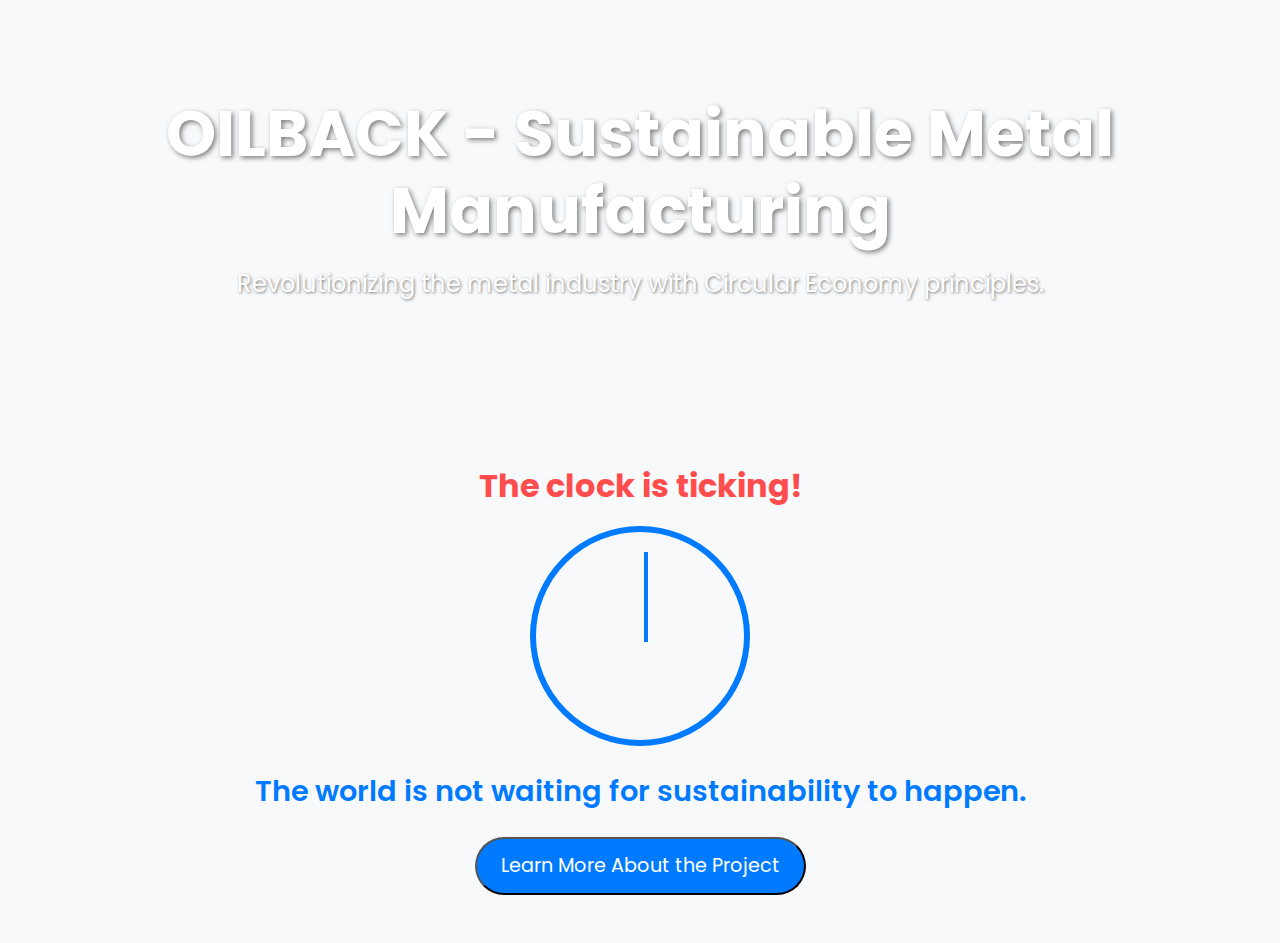
==== docs/index.html @ d222a229 "changes" ====
<!DOCTYPE html>
<html lang="en">
<head>
    <meta charset="utf-8">
    <meta name="viewport" content="width=device-width, initial-scale=1, shrink-to-fit=no">
    <meta name="description" content="OILBACK - Circular Economy in Metal Manufacturing">
    <meta name="author" content="Oilback Team">
    <title>OILBACK - Circular Economy in Metal Manufacturing</title>

    <!-- Google Fonts -->
    <link href="https://fonts.googleapis.com/css2?family=Poppins:wght@300;400;600&display=swap" rel="stylesheet">
    
    <!-- Bootstrap CSS -->
    <link rel="stylesheet" href="https://stackpath.bootstrapcdn.com/bootstrap/4.5.2/css/bootstrap.min.css">
    
    <!-- Font Awesome Icons -->
    <link rel="stylesheet" href="https://cdnjs.cloudflare.com/ajax/libs/font-awesome/5.15.3/css/all.min.css">
    
    <!-- Custom CSS -->
    <style>
        body {
            font-family: 'Poppins', sans-serif;
            background-color: #f8f9fa;
            color: #333;
        }

        header {
            background: url("Pictures/Banner.jpg") no-repeat center center;
            background-size: cover;
            color: white;
            padding: 6rem 0;
            text-align: center;
        }

        header h1 {
            font-size: 4rem;
            font-weight: 700;
            text-shadow: 2px 2px 5px rgba(0, 0, 0, 0.5);
        }

        header p {
            font-size: 1.5rem;
            margin-top: 1rem;
            font-weight: 400;
            text-shadow: 1px 1px 3px rgba(0, 0, 0, 0.5);
        }

        .section {
            padding: 3rem 0;
        }

        .clock-container {
            text-align: center;
            margin: 3rem 0;
        }

        .clock-message-top {
            font-size: 2rem;
            font-weight: bold;
            color: #ff4d4d;
            margin-bottom: 1rem;
        }

        .clock {
            position: relative;
            width: 220px;
            height: 220px;
            border: 6px solid #007bff;
            border-radius: 50%;
            margin: 1rem auto;
        }

        .clock .hand {
            position: absolute;
            width: 4px;
            background-color: #007bff;
            transform-origin: 50% 100%;
        }

        .clock .hour-hand {
            height: 60px;
            top: 50px;
            left: 108px;
        }

        .clock .minute-hand {
            height: 90px;
            top: 20px;
            left: 108px;
        }

        @keyframes spin-minute {
            from { transform: rotate(0deg); }
            to { transform: rotate(360deg); }
        }

        @keyframes spin-hour {
            from { transform: rotate(0deg); }
            to { transform: rotate(3600deg); }
        }

        .minute-hand { animation: spin-minute 20s linear infinite; }
        .hour-hand { animation: spin-hour 240s linear infinite; }

        .clock-message-bottom {
            font-size: 1.8rem;
            font-weight: 600;
            color: #007bff;
            margin: 1.5rem 0;
        }

        .btn-learn-more {
            font-size: 1.2rem;
            color: white;
            background-color: #007bff;
            padding: 0.8rem 1.5rem;
            border-radius: 30px;
            cursor: pointer;
        }

        .btn-learn-more:hover {
            background-color: #0056b3;
        }

        .hidden-section {
            display: none;
        }

        .visible {
            display: block;
            animation: fadeIn 1s ease-in-out;
        }

        @keyframes fadeIn {
            from { opacity: 0; }
            to { opacity: 1; }
        }

        .benefits {
            background-color: #007bff;
            color: white;
            padding: 2rem 0;
        }

        .benefit-item {
            text-align: center;
            padding: 2rem;
        }

        .benefit-item h3 {
            font-size: 1.5rem;
            margin-bottom: 1rem;
        }

        .benefit-item i {
            font-size: 3rem;
            margin-bottom: 1rem;
        }

        footer {
            background-color: #333;
            color: white;
            padding: 1rem 0;
            text-align: center;
        }

        footer a {
            color: #007bff;
        }

        .small-image {
            max-width: 80%;
            margin: 0 auto;
            display: block;
        }

        .btn-contact {
            font-size: 1.2rem;
            color: white;
            background-color: #ff4d4d;
            border: none;
            padding: 0.8rem 1.5rem;
            border-radius: 30px;
            cursor: pointer;
            margin-top: 2rem;
        }

        .btn-contact:hover {
            background-color: #e02b2b;
        }

        .hidden-contact {
            display: none;
            background-color: white;
            padding: 3rem;
            position: fixed;
            top: 50%;
            left: 50%;
            transform: translate(-50%, -50%);
            z-index: 999;
            width: 60%;
            border-radius: 10px;
            box-shadow: 0px 0px 15px rgba(0, 0, 0, 0.3);
        }

        .greyed-out {
            opacity: 0.5;
        }

        .contact-visible {
            opacity: 1;
        }
    </style>
</head>
<body>

    <!-- Header Section -->
    <header>
        <div class="container">
            <h1>OILBACK - Sustainable Metal Manufacturing</h1>
            <p>Revolutionizing the metal industry with Circular Economy principles.</p>
        </div>
    </header>

    <!-- Clock Section -->
    <div class="clock-container">
        <div class="clock-message-top">The clock is ticking!</div>
        <div class="clock">
            <div class="hand hour-hand"></div>
            <div class="hand minute-hand"></div>
        </div>
        <div class="clock-message-bottom">The world is not waiting for sustainability to happen.</div>
        <button class="btn-learn-more" id="learnMoreBtn">Learn More About the Project</button>
    </div>

    <!-- Hidden Content Section -->
    <div class="hidden-section" id="hiddenContent">
        <!-- Mission Section -->
        <section class="section" id="mission">
            <div class="container">
                <h2>Our Mission</h2>
                <p>At OILBACK, we aim to reduce waste and emissions by reclaiming and reusing cutting fluids from metal chips. Our innovative mobile recycling service ensures eco-efficiency and financial savings for manufacturers.</p>
                <img src="Pictures/Banner.jpg" alt="Mission Image" class="small-image">
            </div>
        </section>

        <!-- Problem Section -->
        <section class="section" id="problem">
            <div class="container">
                <h2>The Problem</h2>
                <p>The metal manufacturing industry generates significant waste in the form of oily metal chips. Manufacturers must currently dispose of this waste through expensive and inefficient methods, leading to both financial and environmental harm.</p>
                <img src="Pictures/Problem.jpg" alt="Problem Image" class="small-image">
            </div>
        </section>

        <!-- Solution Section -->
        <section class="section" id="solution">
            <div class="container">
                <h2>Our Solution</h2>
                <p>We provide a mobile recycling service that separates oil from metal chips directly at the manufacturer's site, allowing them to reuse the oil and efficiently recycle the metal. This process is faster, cheaper, and much more sustainable.</p>
                <img src="Pictures/Solution.jpg" alt="Solution Image" class="small-image">
            </div>
        </section>

        <!-- Benefits Section -->
        <section class="benefits text-white" id="benefits">
            <div class="container">
                <div class="row">
                    <div class="col-md-4 benefit-item">
                        <i class="fas fa-dollar-sign"></i>
                        <h3>Economic Benefits</h3>
                        <p>Save up to 100,000 CHF annually through reduced oil and waste disposal costs.</p>
                    </div>
                    <div class="col-md-4 benefit-item">
                        <i class="fas fa-globe"></i>
                        <h3>Environmental Impact</h3>
                        <p>Reduce your carbon footprint and contribute to a cleaner environment.</p>
                    </div>
                    <div class="col-md-4 benefit-item">
                        <i class="fas fa-tools"></i>
                        <h3>Efficiency</h3>
                        <p>Our on-site service allows manufacturers to focus on production while we handle the recycling.</p>
                    </div>
                </div>
            </div>
        </section>

        <!-- Team Section -->
        <section class="section" id="team">
            <div class="container">
                <h2>Meet Our Team</h2>
                <p>We are a multidisciplinary team of experts in engineering, sustainability, and management. Together, we are driving the future of eco-friendly metal manufacturing.</p>
                <img src="Pictures/Team.jpg" alt="Team Image" class="small-image">
            </div>
        </section>

        <!-- Future of OILBACK Section -->
        <section class="section" id="future">
            <div class="container">
                <h2>The Future of OILBACK</h2>
                <p>With the potential to reduce environmental impact and save costs, OILBACK aims to expand its services across Europe, making sustainable practices the norm in the metal manufacturing industry.</p>
                <img src="Pictures/Steps.jpg" alt="Future Image" class="small-image">
                <img src="Pictures/Join.jpg" alt="Join Us Image" class="small-image">
            </div>
        </section>
    </div>

    <!-- Bootstrap & jQuery -->
    <script src="https://code.jquery.com/jquery-3.5.1.slim.min.js"></script>
    <script src="https://cdn.jsdelivr.net/npm/@popperjs/core@2.9.1/dist/umd/popper.min.js"></script>
    <script src="https://stackpath.bootstrapcdn.com/bootstrap/4.5.2/js/bootstrap.min.js"></script>

    <!-- Custom JavaScript -->
    <script>
        document.getElementById("learnMoreBtn").addEventListener("click", function () {
            var hiddenSection = document.getElementById("hiddenContent");
            hiddenSection.classList.toggle("visible");
        });
    </script>

</body>
</html>
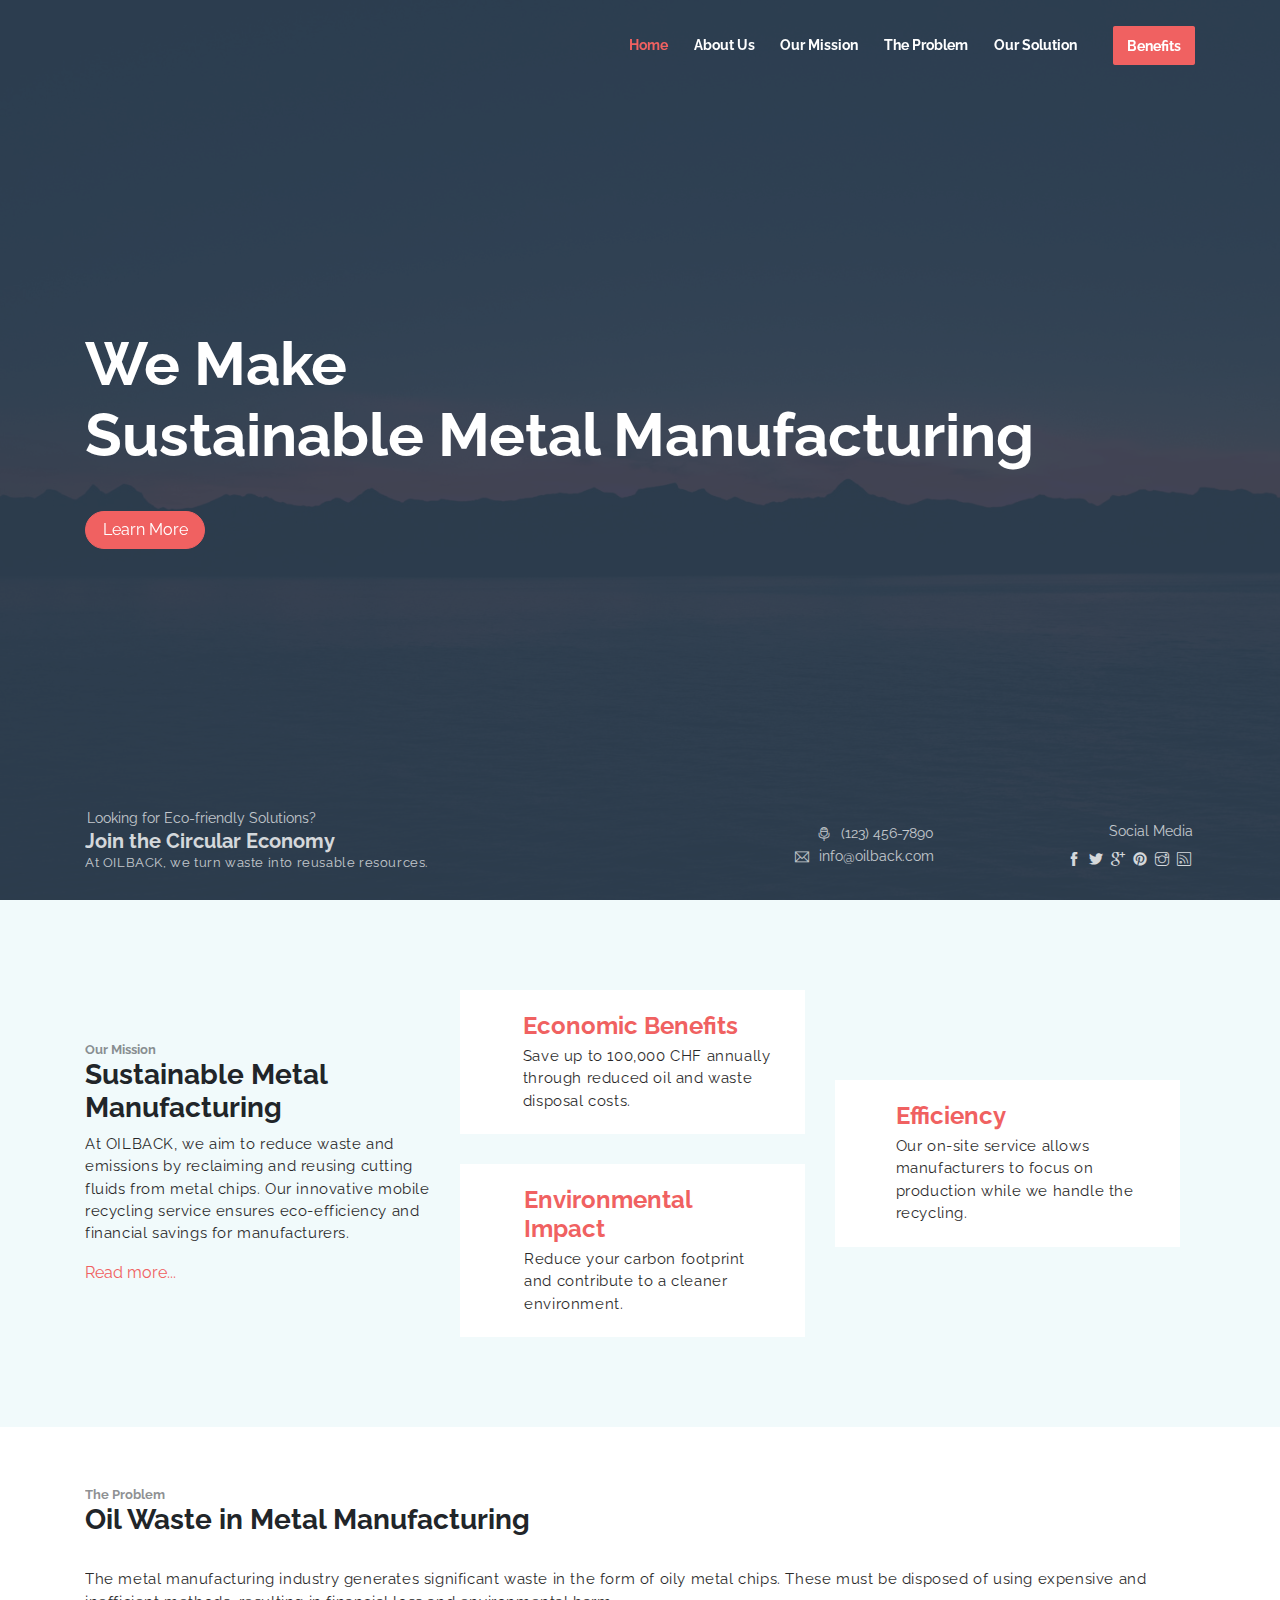
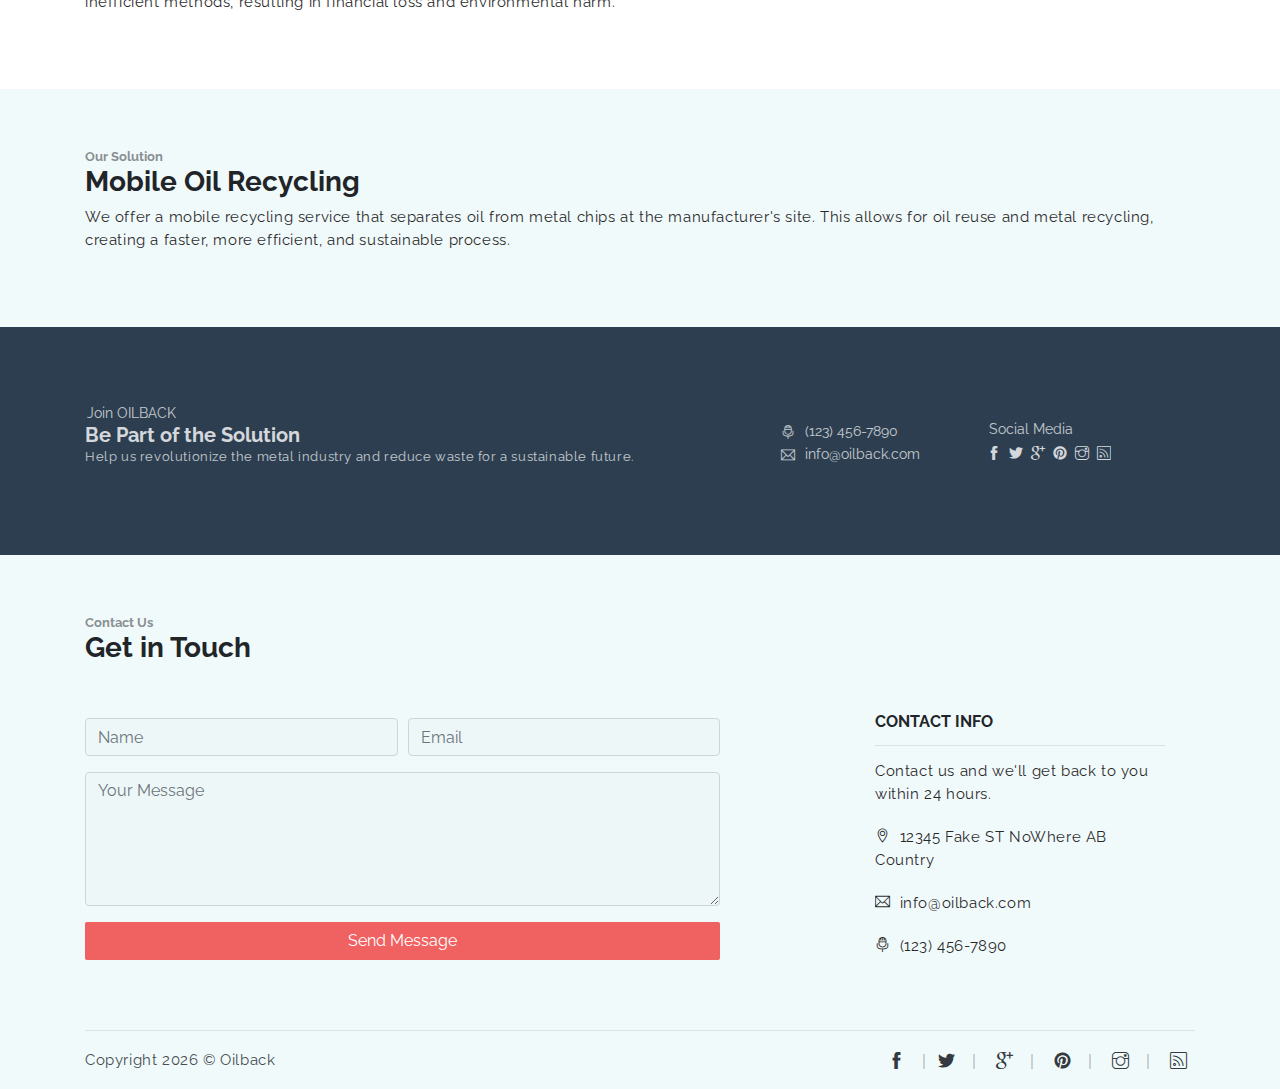
==== commit 27fb10ff: "chang4" ====
--- a/docs/index.html
+++ b/docs/index.html
@@ -7,316 +7,288 @@
     <meta name="author" content="Oilback Team">
     <title>OILBACK - Circular Economy in Metal Manufacturing</title>
 
-    <!-- Google Fonts -->
-    <link href="https://fonts.googleapis.com/css2?family=Poppins:wght@300;400;600&display=swap" rel="stylesheet">
+    <!-- font icons -->
+    <link rel="stylesheet" href="assets/vendors/themify-icons/css/themify-icons.css">
     
-    <!-- Bootstrap CSS -->
-    <link rel="stylesheet" href="https://stackpath.bootstrapcdn.com/bootstrap/4.5.2/css/bootstrap.min.css">
-    
-    <!-- Font Awesome Icons -->
-    <link rel="stylesheet" href="https://cdnjs.cloudflare.com/ajax/libs/font-awesome/5.15.3/css/all.min.css">
-    
-    <!-- Custom CSS -->
-    <style>
-        body {
-            font-family: 'Poppins', sans-serif;
-            background-color: #f8f9fa;
-            color: #333;
-        }
-
-        header {
-            background: url("Pictures/Banner.jpg") no-repeat center center;
-            background-size: cover;
-            color: white;
-            padding: 6rem 0;
-            text-align: center;
-        }
-
-        header h1 {
-            font-size: 4rem;
-            font-weight: 700;
-            text-shadow: 2px 2px 5px rgba(0, 0, 0, 0.5);
-        }
-
-        header p {
-            font-size: 1.5rem;
-            margin-top: 1rem;
-            font-weight: 400;
-            text-shadow: 1px 1px 3px rgba(0, 0, 0, 0.5);
-        }
-
-        .section {
-            padding: 3rem 0;
-        }
-
-        .clock-container {
-            text-align: center;
-            margin: 3rem 0;
-        }
-
-        .clock-message-top {
-            font-size: 2rem;
-            font-weight: bold;
-            color: #ff4d4d;
-            margin-bottom: 1rem;
-        }
-
-        .clock {
-            position: relative;
-            width: 220px;
-            height: 220px;
-            border: 6px solid #007bff;
-            border-radius: 50%;
-            margin: 1rem auto;
-        }
-
-        .clock .hand {
-            position: absolute;
-            width: 4px;
-            background-color: #007bff;
-            transform-origin: 50% 100%;
-        }
-
-        .clock .hour-hand {
-            height: 60px;
-            top: 50px;
-            left: 108px;
-        }
-
-        .clock .minute-hand {
-            height: 90px;
-            top: 20px;
-            left: 108px;
-        }
-
-        @keyframes spin-minute {
-            from { transform: rotate(0deg); }
-            to { transform: rotate(360deg); }
-        }
-
-        @keyframes spin-hour {
-            from { transform: rotate(0deg); }
-            to { transform: rotate(3600deg); }
-        }
-
-        .minute-hand { animation: spin-minute 20s linear infinite; }
-        .hour-hand { animation: spin-hour 240s linear infinite; }
-
-        .clock-message-bottom {
-            font-size: 1.8rem;
-            font-weight: 600;
-            color: #007bff;
-            margin: 1.5rem 0;
-        }
-
-        .btn-learn-more {
-            font-size: 1.2rem;
-            color: white;
-            background-color: #007bff;
-            padding: 0.8rem 1.5rem;
-            border-radius: 30px;
-            cursor: pointer;
-        }
-
-        .btn-learn-more:hover {
-            background-color: #0056b3;
-        }
-
-        .hidden-section {
-            display: none;
-        }
-
-        .visible {
-            display: block;
-            animation: fadeIn 1s ease-in-out;
-        }
-
-        @keyframes fadeIn {
-            from { opacity: 0; }
-            to { opacity: 1; }
-        }
-
-        .benefits {
-            background-color: #007bff;
-            color: white;
-            padding: 2rem 0;
-        }
-
-        .benefit-item {
-            text-align: center;
-            padding: 2rem;
-        }
-
-        .benefit-item h3 {
-            font-size: 1.5rem;
-            margin-bottom: 1rem;
-        }
-
-        .benefit-item i {
-            font-size: 3rem;
-            margin-bottom: 1rem;
-        }
-
-        footer {
-            background-color: #333;
-            color: white;
-            padding: 1rem 0;
-            text-align: center;
-        }
-
-        footer a {
-            color: #007bff;
-        }
-
-        .small-image {
-            max-width: 80%;
-            margin: 0 auto;
-            display: block;
-        }
-
-        .btn-contact {
-            font-size: 1.2rem;
-            color: white;
-            background-color: #ff4d4d;
-            border: none;
-            padding: 0.8rem 1.5rem;
-            border-radius: 30px;
-            cursor: pointer;
-            margin-top: 2rem;
-        }
-
-        .btn-contact:hover {
-            background-color: #e02b2b;
-        }
-
-        .hidden-contact {
-            display: none;
-            background-color: white;
-            padding: 3rem;
-            position: fixed;
-            top: 50%;
-            left: 50%;
-            transform: translate(-50%, -50%);
-            z-index: 999;
-            width: 60%;
-            border-radius: 10px;
-            box-shadow: 0px 0px 15px rgba(0, 0, 0, 0.3);
-        }
-
-        .greyed-out {
-            opacity: 0.5;
-        }
-
-        .contact-visible {
-            opacity: 1;
-        }
-    </style>
+    <!-- owl carousel -->
+    <link rel="stylesheet" href="assets/vendors/owl-carousel/css/owl.carousel.css">
+    <link rel="stylesheet" href="assets/vendors/owl-carousel/css/owl.theme.default.css">
+
+    <!-- Bootstrap + main styles -->
+    <link rel="stylesheet" href="assets/css/ollie.css">
+
 </head>
-<body>
-
-    <!-- Header Section -->
-    <header>
-        <div class="container">
-            <h1>OILBACK - Sustainable Metal Manufacturing</h1>
-            <p>Revolutionizing the metal industry with Circular Economy principles.</p>
+<body data-spy="scroll" data-target=".navbar" data-offset="40" id="home">
+
+    <nav id="scrollspy" class="navbar navbar-light bg-light navbar-expand-lg fixed-top" data-spy="affix" data-offset-top="20">
+        <div class="container">
+            <a class="navbar-brand" href="#"><img src="Pictures/Logo.jpg" alt="" class="brand-img"></a>
+            <button class="navbar-toggler" type="button" data-toggle="collapse" data-target="#navbarSupportedContent" aria-controls="navbarSupportedContent" aria-expanded="false" aria-label="Toggle navigation">
+                <span class="navbar-toggler-icon"></span>
+            </button>
+
+            <div class="collapse navbar-collapse" id="navbarSupportedContent">
+                <ul class="navbar-nav ml-auto">
+                    <li class="nav-item">
+                        <a class="nav-link" href="#home">Home</a>
+                    </li>
+                    <li class="nav-item">
+                        <a class="nav-link" href="#about">About Us</a>
+                    </li>
+                    <li class="nav-item">
+                        <a class="nav-link" href="#portfolio">Our Mission</a>
+                    </li>
+                    <li class="nav-item">
+                        <a class="nav-link" href="#testmonial">The Problem</a>
+                    </li>
+                    <li class="nav-item">
+                        <a class="nav-link" href="#blog">Our Solution</a>
+                    </li>
+                    <li class="nav-item ml-0 ml-lg-4">
+                        <a class="nav-link btn btn-primary" href="components.html">Benefits</a>
+                    </li>
+                </ul>
+            </div>
+        </div>
+    </nav>
+
+    <header id="home" class="header">
+        <div class="overlay"></div>
+
+        <div id="header-carousel" class="carousel slide carousel-fade" data-ride="carousel">
+            <div class="container">
+                <div class="carousel-inner">
+                    <div class="carousel-item active">
+                        <div class="carousel-caption d-none d-md-block">
+                            <h1 class="carousel-title">We Make<br>Sustainable Metal Manufacturing</h1>
+                            <button class="btn btn-primary btn-rounded">Learn More</button>
+                        </div>
+                    </div>
+                    <div class="carousel-item">
+                        <div class="carousel-caption d-none d-md-block">
+                            <h1 class="carousel-title">Circular Economy <br>in Metal Manufacturing</h1>
+                            <button class="btn btn-primary btn-rounded">Learn More</button>
+                        </div>
+                    </div>
+                    <div class="carousel-item">
+                        <div class="carousel-caption d-none d-md-block">
+                            <h1 class="carousel-title">Revolutionize<br>Recycling and Efficiency</h1>
+                            <button class="btn btn-primary btn-rounded">Learn More</button>
+                        </div>
+                    </div>
+                </div>
+            </div>
+        </div>
+
+        <div class="infos container mb-4 mb-md-2">
+            <div class="title">
+                <h6 class="subtitle font-weight-normal">Looking for Eco-friendly Solutions?</h6>
+                <h5>Join the Circular Economy</h5>
+                <p class="font-small">At OILBACK, we turn waste into reusable resources.</p>
+            </div>
+            <div class="socials text-right">
+                <div class="row justify-content-between">
+                    <div class="col">
+                        <a class="d-block subtitle"><i class="ti-microphone pr-2"></i> (123) 456-7890</a>
+                        <a class="d-block subtitle"><i class="ti-email pr-2"></i> info@oilback.com</a>
+                    </div>
+                    <div class="col">
+                        <h6 class="subtitle font-weight-normal mb-2">Social Media</h6>
+                        <div class="social-links">
+                            <a href="javascript:void(0)" class="link pr-1"><i class="ti-facebook"></i></a>
+                            <a href="javascript:void(0)" class="link pr-1"><i class="ti-twitter-alt"></i></a>
+                            <a href="javascript:void(0)" class="link pr-1"><i class="ti-google"></i></a>
+                            <a href="javascript:void(0)" class="link pr-1"><i class="ti-pinterest-alt"></i></a>
+                            <a href="javascript:void(0)" class="link pr-1"><i class="ti-instagram"></i></a>
+                            <a href="javascript:void(0)" class="link pr-1"><i class="ti-rss"></i></a>
+                        </div>
+                    </div>
+                </div>
+            </div>
         </div>
     </header>
 
-    <!-- Clock Section -->
-    <div class="clock-container">
-        <div class="clock-message-top">The clock is ticking!</div>
-        <div class="clock">
-            <div class="hand hour-hand"></div>
-            <div class="hand minute-hand"></div>
-        </div>
-        <div class="clock-message-bottom">The world is not waiting for sustainability to happen.</div>
-        <button class="btn-learn-more" id="learnMoreBtn">Learn More About the Project</button>
-    </div>
-
-    <!-- Hidden Content Section -->
-    <div class="hidden-section" id="hiddenContent">
-        <!-- Mission Section -->
-        <section class="section" id="mission">
-            <div class="container">
-                <h2>Our Mission</h2>
-                <p>At OILBACK, we aim to reduce waste and emissions by reclaiming and reusing cutting fluids from metal chips. Our innovative mobile recycling service ensures eco-efficiency and financial savings for manufacturers.</p>
-                <img src="Pictures/Banner.jpg" alt="Mission Image" class="small-image">
-            </div>
-        </section>
-
-        <!-- Problem Section -->
-        <section class="section" id="problem">
-            <div class="container">
-                <h2>The Problem</h2>
-                <p>The metal manufacturing industry generates significant waste in the form of oily metal chips. Manufacturers must currently dispose of this waste through expensive and inefficient methods, leading to both financial and environmental harm.</p>
-                <img src="Pictures/Problem.jpg" alt="Problem Image" class="small-image">
-            </div>
-        </section>
-
-        <!-- Solution Section -->
-        <section class="section" id="solution">
-            <div class="container">
-                <h2>Our Solution</h2>
-                <p>We provide a mobile recycling service that separates oil from metal chips directly at the manufacturer's site, allowing them to reuse the oil and efficiently recycle the metal. This process is faster, cheaper, and much more sustainable.</p>
-                <img src="Pictures/Solution.jpg" alt="Solution Image" class="small-image">
-            </div>
-        </section>
-
-        <!-- Benefits Section -->
-        <section class="benefits text-white" id="benefits">
-            <div class="container">
-                <div class="row">
-                    <div class="col-md-4 benefit-item">
-                        <i class="fas fa-dollar-sign"></i>
-                        <h3>Economic Benefits</h3>
-                        <p>Save up to 100,000 CHF annually through reduced oil and waste disposal costs.</p>
-                    </div>
-                    <div class="col-md-4 benefit-item">
-                        <i class="fas fa-globe"></i>
-                        <h3>Environmental Impact</h3>
-                        <p>Reduce your carbon footprint and contribute to a cleaner environment.</p>
-                    </div>
-                    <div class="col-md-4 benefit-item">
-                        <i class="fas fa-tools"></i>
-                        <h3>Efficiency</h3>
-                        <p>Our on-site service allows manufacturers to focus on production while we handle the recycling.</p>
-                    </div>
-                </div>
-            </div>
-        </section>
-
-        <!-- Team Section -->
-        <section class="section" id="team">
-            <div class="container">
-                <h2>Meet Our Team</h2>
-                <p>We are a multidisciplinary team of experts in engineering, sustainability, and management. Together, we are driving the future of eco-friendly metal manufacturing.</p>
-                <img src="Pictures/Team.jpg" alt="Team Image" class="small-image">
-            </div>
-        </section>
-
-        <!-- Future of OILBACK Section -->
-        <section class="section" id="future">
-            <div class="container">
-                <h2>The Future of OILBACK</h2>
-                <p>With the potential to reduce environmental impact and save costs, OILBACK aims to expand its services across Europe, making sustainable practices the norm in the metal manufacturing industry.</p>
-                <img src="Pictures/Steps.jpg" alt="Future Image" class="small-image">
-                <img src="Pictures/Join.jpg" alt="Join Us Image" class="small-image">
-            </div>
-        </section>
-    </div>
-
-    <!-- Bootstrap & jQuery -->
-    <script src="https://code.jquery.com/jquery-3.5.1.slim.min.js"></script>
-    <script src="https://cdn.jsdelivr.net/npm/@popperjs/core@2.9.1/dist/umd/popper.min.js"></script>
-    <script src="https://stackpath.bootstrapcdn.com/bootstrap/4.5.2/js/bootstrap.min.js"></script>
-
-    <!-- Custom JavaScript -->
-    <script>
-        document.getElementById("learnMoreBtn").addEventListener("click", function () {
-            var hiddenSection = document.getElementById("hiddenContent");
-            hiddenSection.classList.toggle("visible");
-        });
-    </script>
+    <section class="section" id="about">
+        <div class="container">
+            <div class="row align-items-center mr-auto">
+                <div class="col-md-4">
+                    <h6 class="xs-font mb-0">Our Mission</h6>
+                    <h3 class="section-title">Sustainable Metal Manufacturing</h3>
+                    <p>At OILBACK, we aim to reduce waste and emissions by reclaiming and reusing cutting fluids from metal chips. Our innovative mobile recycling service ensures eco-efficiency and financial savings for manufacturers.</p>
+                    <a href="javascript:void(0)">Read more...</a>
+                </div>
+                <div class="col-sm-6 col-md-4 ml-auto">
+                    <div class="widget">
+                        <div class="icon-wrapper">
+                            <i class="fas fa-dollar-sign"></i>
+                        </div>
+                        <div class="infos-wrapper">
+                            <h4 class="text-primary">Economic Benefits</h4>
+                            <p>Save up to 100,000 CHF annually through reduced oil and waste disposal costs.</p>
+                        </div>
+                    </div>
+                    <div class="widget">
+                        <div class="icon-wrapper">
+                            <i class="fas fa-globe"></i>
+                        </div>
+                        <div class="infos-wrapper">
+                            <h4 class="text-primary">Environmental Impact</h4>
+                            <p>Reduce your carbon footprint and contribute to a cleaner environment.</p>
+                        </div>
+                    </div>
+                </div>
+                <div class="col-sm-6 col-md-4">
+                    <div class="widget">
+                        <div class="icon-wrapper">
+                            <i class="fas fa-tools"></i>
+                        </div>
+                        <div class="infos-wrapper">
+                            <h4 class="text-primary">Efficiency</h4>
+                            <p>Our on-site service allows manufacturers to focus on production while we handle the recycling.</p>
+                        </div>
+                    </div>
+                </div>
+            </div>
+        </div>
+    </section>
+
+    <section class="section" id="portfolio">
+        <div class="container">
+            <h6 class="xs-font mb-0">The Problem</h6>
+            <h3 class="section-title pb-4">Oil Waste in Metal Manufacturing</h3>
+            <p>The metal manufacturing industry generates significant waste in the form of oily metal chips. These must be disposed of using expensive and inefficient methods, resulting in financial loss and environmental harm.</p>
+        </div>
+
+        <div id="owl-portfolio" class="owl-carousel owl-theme mt-4">
+            <a href="javascript:void(0)" class="item expertises-item">
+                <img src="assets/imgs/img-1.jpg" class="box-shadow">
+                <h6 class="mt-3 mb-2">Environmental Impact</h6>
+                <p>Metal chips with oil residues cause serious environmental concerns.</p>
+            </a>
+            <a href="javascript:void(0)" class="item expertises-item">
+                <img src="assets/imgs/img-2.jpg" class="box-shadow">
+                <h6 class="mt-3 mb-2">Inefficiency</h6>
+                <p>Current disposal methods are costly and time-consuming.</p>
+            </a>
+            <a href="javascript:void(0)" class="item expertises-item">
+                <img src="assets/imgs/img-3.jpg" class="box-shadow">
+                <h6 class="mt-3 mb-2">Oil Reclamation</h6>
+                <p>Recovering and reusing oil reduces waste and costs.</p>
+            </a>
+        </div>
+    </section>
+
+    <section class="section" id="testmonial">
+        <div class="container">
+            <h6 class="xs-font mb-0">Our Solution</h6>
+            <h3 class="section-title">Mobile Oil Recycling</h3>
+            <p>We offer a mobile recycling service that separates oil from metal chips at the manufacturer's site. This allows for oil reuse and metal recycling, creating a faster, more efficient, and sustainable process.</p>
+        </div>
+    </section>
+
+    <section class="section bg-overlay">
+        <div class="container">
+            <div class="infos mb-4 mb-md-2">
+                <div class="title">
+                    <h6 class="subtitle font-weight-normal">Join OILBACK</h6>
+                    <h5>Be Part of the Solution</h5>
+                    <p class="font-small">Help us revolutionize the metal industry and reduce waste for a sustainable future.</p>
+                </div>
+                <div class="socials">
+                    <div class="row justify-content-between">
+                        <div class="col">
+                            <a class="d-block subtitle"><i class="ti-microphone"></i> (123) 456-7890</a>
+                            <a class="d-block subtitle"><i class="ti-email"></i> info@oilback.com</a>
+                        </div>
+                        <div class="col">
+                            <h6 class="subtitle font-weight-normal mb-1">Social Media</h6>
+                            <div class="social-links">
+                                <a href="javascript:void(0)" class="link pr-1"><i class="ti-facebook"></i></a>
+                                <a href="javascript:void(0)" class="link pr-1"><i class="ti-twitter-alt"></i></a>
+                                <a href="javascript:void(0)" class="link pr-1"><i class="ti-google"></i></a>
+                                <a href="javascript:void(0)" class="link pr-1"><i class="ti-pinterest-alt"></i></a>
+                                <a href="javascript:void(0)" class="link pr-1"><i class="ti-instagram"></i></a>
+                                <a href="javascript:void(0)" class="link pr-1"><i class="ti-rss"></i></a>
+                            </div>
+                        </div>
+                    </div>
+                </div>
+            </div>
+        </div>
+    </section>
+
+    <section id="contact" class="section pb-0">
+        <div class="container">
+            <h6 class="xs-font mb-0">Contact Us</h6>
+            <h3 class="section-title mb-5">Get in Touch</h3>
+
+            <div class="row align-items-center justify-content-between">
+                <div class="col-md-8 col-lg-7">
+                    <form class="contact-form">
+                        <div class="form-row">
+                            <div class="col form-group">
+                                <input type="text" class="form-control" placeholder="Name">
+                            </div>
+                            <div class="col form-group">
+                                <input type="email" class="form-control" placeholder="Email">
+                            </div>
+                        </div>
+                        <div class="form-group">
+                            <textarea name="" id="" cols="30" rows="5" class="form-control" placeholder="Your Message"></textarea>
+                        </div>
+                        <div class="form-group">
+                            <input type="submit" class="btn btn-primary btn-block" value="Send Message">
+                        </div>
+                    </form>
+                </div>
+                <div class="col-md-4 d-none d-md-block order-1">
+                    <ul class="list">
+                        <li class="list-head">
+                            <h6>CONTACT INFO</h6>
+                        </li>
+                        <li class="list-body">
+                            <p class="py-2">Contact us and we'll get back to you within 24 hours.</p>
+                            <p class="py-2"><i class="ti-location-pin"></i> 12345 Fake ST NoWhere AB Country</p>
+                            <p class="py-2"><i class="ti-email"></i> info@oilback.com</p>
+                            <p class="py-2"><i class="ti-microphone"></i> (123) 456-7890</p>
+                        </li>
+                    </ul>
+                </div>
+            </div>
+
+            <footer class="footer mt-5 border-top">
+                <div class="row align-items-center justify-content-center">
+                    <div class="col-md-6 text-center text-md-left">
+                        <p class="mb-0">Copyright
+                        <script>document.write(new Date().getFullYear())</script> &copy; <a target="_blank" href="http://www.devcrud.com">Oilback</a></p>
+                    </div>
+                    <div class="col-md-6 text-center text-md-right">
+                        <div class="social-links">
+                            <a href="javascript:void(0)" class="link"><i class="ti-facebook"></i></a>
+                            <a href="javascript:void(0)" class="link"><i class="ti-twitter-alt"></i></a>
+                            <a href="javascript:void(0)" class="link"><i class="ti-google"></i></a>
+                            <a href="javascript:void(0)" class="link"><i class="ti-pinterest-alt"></i></a>
+                            <a href="javascript:void(0)" class="link"><i class="ti-instagram"></i></a>
+                            <a href="javascript:void(0)" class="link"><i class="ti-rss"></i></a>
+                        </div>
+                    </div>
+                </div>
+            </footer>
+        </div>
+    </section>
+
+    <!-- core  -->
+    <script src="assets/vendors/jquery/jquery-3.4.1.js"></script>
+    <script src="assets/vendors/bootstrap/bootstrap.bundle.js"></script>
+
+    <!-- bootstrap 3 affix -->
+    <script src="assets/vendors/bootstrap/bootstrap.affix.js"></script>
+
+    <!-- Owl carousel  -->
+    <script src="assets/vendors/owl-carousel/js/owl.carousel.js"></script>
+
+    <!-- Ollie js -->
+    <script src="assets/js/Ollie.js"></script>
 
 </body>
 </html>
--- a/docs/assets/vendors/themify-icons/css/themify-icons.css
+++ b/docs/assets/vendors/themify-icons/css/themify-icons.css
@@ -0,0 +1,1081 @@
+@font-face {
+	font-family: 'themify';
+	src:url("../fonts/themify.eot?-fvbane");
+	src:url("../fonts/themify.eot?#iefix-fvbane") format("embedded-opentype"),
+		url("../fonts/themify.woff?-fvbane") format("woff"),
+		url("../fonts/themify.ttf?-fvbane") format("truetype"),
+		url("../fonts/themify.svg?-fvbane#themify") format("svg");
+	font-weight: normal;
+	font-style: normal;
+}
+
+[class^="ti-"], [class*=" ti-"] {
+	font-family: 'themify';
+	speak: none;
+	font-style: normal;
+	font-weight: normal;
+	font-variant: normal;
+	text-transform: none;
+	line-height: 1;
+
+	/* Better Font Rendering =========== */
+	-webkit-font-smoothing: antialiased;
+	-moz-osx-font-smoothing: grayscale;
+}
+
+.ti-wand:before {
+	content: "\e600";
+}
+.ti-volume:before {
+	content: "\e601";
+}
+.ti-user:before {
+	content: "\e602";
+}
+.ti-unlock:before {
+	content: "\e603";
+}
+.ti-unlink:before {
+	content: "\e604";
+}
+.ti-trash:before {
+	content: "\e605";
+}
+.ti-thought:before {
+	content: "\e606";
+}
+.ti-target:before {
+	content: "\e607";
+}
+.ti-tag:before {
+	content: "\e608";
+}
+.ti-tablet:before {
+	content: "\e609";
+}
+.ti-star:before {
+	content: "\e60a";
+}
+.ti-spray:before {
+	content: "\e60b";
+}
+.ti-signal:before {
+	content: "\e60c";
+}
+.ti-shopping-cart:before {
+	content: "\e60d";
+}
+.ti-shopping-cart-full:before {
+	content: "\e60e";
+}
+.ti-settings:before {
+	content: "\e60f";
+}
+.ti-search:before {
+	content: "\e610";
+}
+.ti-zoom-in:before {
+	content: "\e611";
+}
+.ti-zoom-out:before {
+	content: "\e612";
+}
+.ti-cut:before {
+	content: "\e613";
+}
+.ti-ruler:before {
+	content: "\e614";
+}
+.ti-ruler-pencil:before {
+	content: "\e615";
+}
+.ti-ruler-alt:before {
+	content: "\e616";
+}
+.ti-bookmark:before {
+	content: "\e617";
+}
+.ti-bookmark-alt:before {
+	content: "\e618";
+}
+.ti-reload:before {
+	content: "\e619";
+}
+.ti-plus:before {
+	content: "\e61a";
+}
+.ti-pin:before {
+	content: "\e61b";
+}
+.ti-pencil:before {
+	content: "\e61c";
+}
+.ti-pencil-alt:before {
+	content: "\e61d";
+}
+.ti-paint-roller:before {
+	content: "\e61e";
+}
+.ti-paint-bucket:before {
+	content: "\e61f";
+}
+.ti-na:before {
+	content: "\e620";
+}
+.ti-mobile:before {
+	content: "\e621";
+}
+.ti-minus:before {
+	content: "\e622";
+}
+.ti-medall:before {
+	content: "\e623";
+}
+.ti-medall-alt:before {
+	content: "\e624";
+}
+.ti-marker:before {
+	content: "\e625";
+}
+.ti-marker-alt:before {
+	content: "\e626";
+}
+.ti-arrow-up:before {
+	content: "\e627";
+}
+.ti-arrow-right:before {
+	content: "\e628";
+}
+.ti-arrow-left:before {
+	content: "\e629";
+}
+.ti-arrow-down:before {
+	content: "\e62a";
+}
+.ti-lock:before {
+	content: "\e62b";
+}
+.ti-location-arrow:before {
+	content: "\e62c";
+}
+.ti-link:before {
+	content: "\e62d";
+}
+.ti-layout:before {
+	content: "\e62e";
+}
+.ti-layers:before {
+	content: "\e62f";
+}
+.ti-layers-alt:before {
+	content: "\e630";
+}
+.ti-key:before {
+	content: "\e631";
+}
+.ti-import:before {
+	content: "\e632";
+}
+.ti-image:before {
+	content: "\e633";
+}
+.ti-heart:before {
+	content: "\e634";
+}
+.ti-heart-broken:before {
+	content: "\e635";
+}
+.ti-hand-stop:before {
+	content: "\e636";
+}
+.ti-hand-open:before {
+	content: "\e637";
+}
+.ti-hand-drag:before {
+	content: "\e638";
+}
+.ti-folder:before {
+	content: "\e639";
+}
+.ti-flag:before {
+	content: "\e63a";
+}
+.ti-flag-alt:before {
+	content: "\e63b";
+}
+.ti-flag-alt-2:before {
+	content: "\e63c";
+}
+.ti-eye:before {
+	content: "\e63d";
+}
+.ti-export:before {
+	content: "\e63e";
+}
+.ti-exchange-vertical:before {
+	content: "\e63f";
+}
+.ti-desktop:before {
+	content: "\e640";
+}
+.ti-cup:before {
+	content: "\e641";
+}
+.ti-crown:before {
+	content: "\e642";
+}
+.ti-comments:before {
+	content: "\e643";
+}
+.ti-comment:before {
+	content: "\e644";
+}
+.ti-comment-alt:before {
+	content: "\e645";
+}
+.ti-close:before {
+	content: "\e646";
+}
+.ti-clip:before {
+	content: "\e647";
+}
+.ti-angle-up:before {
+	content: "\e648";
+}
+.ti-angle-right:before {
+	content: "\e649";
+}
+.ti-angle-left:before {
+	content: "\e64a";
+}
+.ti-angle-down:before {
+	content: "\e64b";
+}
+.ti-check:before {
+	content: "\e64c";
+}
+.ti-check-box:before {
+	content: "\e64d";
+}
+.ti-camera:before {
+	content: "\e64e";
+}
+.ti-announcement:before {
+	content: "\e64f";
+}
+.ti-brush:before {
+	content: "\e650";
+}
+.ti-briefcase:before {
+	content: "\e651";
+}
+.ti-bolt:before {
+	content: "\e652";
+}
+.ti-bolt-alt:before {
+	content: "\e653";
+}
+.ti-blackboard:before {
+	content: "\e654";
+}
+.ti-bag:before {
+	content: "\e655";
+}
+.ti-move:before {
+	content: "\e656";
+}
+.ti-arrows-vertical:before {
+	content: "\e657";
+}
+.ti-arrows-horizontal:before {
+	content: "\e658";
+}
+.ti-fullscreen:before {
+	content: "\e659";
+}
+.ti-arrow-top-right:before {
+	content: "\e65a";
+}
+.ti-arrow-top-left:before {
+	content: "\e65b";
+}
+.ti-arrow-circle-up:before {
+	content: "\e65c";
+}
+.ti-arrow-circle-right:before {
+	content: "\e65d";
+}
+.ti-arrow-circle-left:before {
+	content: "\e65e";
+}
+.ti-arrow-circle-down:before {
+	content: "\e65f";
+}
+.ti-angle-double-up:before {
+	content: "\e660";
+}
+.ti-angle-double-right:before {
+	content: "\e661";
+}
+.ti-angle-double-left:before {
+	content: "\e662";
+}
+.ti-angle-double-down:before {
+	content: "\e663";
+}
+.ti-zip:before {
+	content: "\e664";
+}
+.ti-world:before {
+	content: "\e665";
+}
+.ti-wheelchair:before {
+	content: "\e666";
+}
+.ti-view-list:before {
+	content: "\e667";
+}
+.ti-view-list-alt:before {
+	content: "\e668";
+}
+.ti-view-grid:before {
+	content: "\e669";
+}
+.ti-uppercase:before {
+	content: "\e66a";
+}
+.ti-upload:before {
+	content: "\e66b";
+}
+.ti-underline:before {
+	content: "\e66c";
+}
+.ti-truck:before {
+	content: "\e66d";
+}
+.ti-timer:before {
+	content: "\e66e";
+}
+.ti-ticket:before {
+	content: "\e66f";
+}
+.ti-thumb-up:before {
+	content: "\e670";
+}
+.ti-thumb-down:before {
+	content: "\e671";
+}
+.ti-text:before {
+	content: "\e672";
+}
+.ti-stats-up:before {
+	content: "\e673";
+}
+.ti-stats-down:before {
+	content: "\e674";
+}
+.ti-split-v:before {
+	content: "\e675";
+}
+.ti-split-h:before {
+	content: "\e676";
+}
+.ti-smallcap:before {
+	content: "\e677";
+}
+.ti-shine:before {
+	content: "\e678";
+}
+.ti-shift-right:before {
+	content: "\e679";
+}
+.ti-shift-left:before {
+	content: "\e67a";
+}
+.ti-shield:before {
+	content: "\e67b";
+}
+.ti-notepad:before {
+	content: "\e67c";
+}
+.ti-server:before {
+	content: "\e67d";
+}
+.ti-quote-right:before {
+	content: "\e67e";
+}
+.ti-quote-left:before {
+	content: "\e67f";
+}
+.ti-pulse:before {
+	content: "\e680";
+}
+.ti-printer:before {
+	content: "\e681";
+}
+.ti-power-off:before {
+	content: "\e682";
+}
+.ti-plug:before {
+	content: "\e683";
+}
+.ti-pie-chart:before {
+	content: "\e684";
+}
+.ti-paragraph:before {
+	content: "\e685";
+}
+.ti-panel:before {
+	content: "\e686";
+}
+.ti-package:before {
+	content: "\e687";
+}
+.ti-music:before {
+	content: "\e688";
+}
+.ti-music-alt:before {
+	content: "\e689";
+}
+.ti-mouse:before {
+	content: "\e68a";
+}
+.ti-mouse-alt:before {
+	content: "\e68b";
+}
+.ti-money:before {
+	content: "\e68c";
+}
+.ti-microphone:before {
+	content: "\e68d";
+}
+.ti-menu:before {
+	content: "\e68e";
+}
+.ti-menu-alt:before {
+	content: "\e68f";
+}
+.ti-map:before {
+	content: "\e690";
+}
+.ti-map-alt:before {
+	content: "\e691";
+}
+.ti-loop:before {
+	content: "\e692";
+}
+.ti-location-pin:before {
+	content: "\e693";
+}
+.ti-list:before {
+	content: "\e694";
+}
+.ti-light-bulb:before {
+	content: "\e695";
+}
+.ti-Italic:before {
+	content: "\e696";
+}
+.ti-info:before {
+	content: "\e697";
+}
+.ti-infinite:before {
+	content: "\e698";
+}
+.ti-id-badge:before {
+	content: "\e699";
+}
+.ti-hummer:before {
+	content: "\e69a";
+}
+.ti-home:before {
+	content: "\e69b";
+}
+.ti-help:before {
+	content: "\e69c";
+}
+.ti-headphone:before {
+	content: "\e69d";
+}
+.ti-harddrives:before {
+	content: "\e69e";
+}
+.ti-harddrive:before {
+	content: "\e69f";
+}
+.ti-gift:before {
+	content: "\e6a0";
+}
+.ti-game:before {
+	content: "\e6a1";
+}
+.ti-filter:before {
+	content: "\e6a2";
+}
+.ti-files:before {
+	content: "\e6a3";
+}
+.ti-file:before {
+	content: "\e6a4";
+}
+.ti-eraser:before {
+	content: "\e6a5";
+}
+.ti-envelope:before {
+	content: "\e6a6";
+}
+.ti-download:before {
+	content: "\e6a7";
+}
+.ti-direction:before {
+	content: "\e6a8";
+}
+.ti-direction-alt:before {
+	content: "\e6a9";
+}
+.ti-dashboard:before {
+	content: "\e6aa";
+}
+.ti-control-stop:before {
+	content: "\e6ab";
+}
+.ti-control-shuffle:before {
+	content: "\e6ac";
+}
+.ti-control-play:before {
+	content: "\e6ad";
+}
+.ti-control-pause:before {
+	content: "\e6ae";
+}
+.ti-control-forward:before {
+	content: "\e6af";
+}
+.ti-control-backward:before {
+	content: "\e6b0";
+}
+.ti-cloud:before {
+	content: "\e6b1";
+}
+.ti-cloud-up:before {
+	content: "\e6b2";
+}
+.ti-cloud-down:before {
+	content: "\e6b3";
+}
+.ti-clipboard:before {
+	content: "\e6b4";
+}
+.ti-car:before {
+	content: "\e6b5";
+}
+.ti-calendar:before {
+	content: "\e6b6";
+}
+.ti-book:before {
+	content: "\e6b7";
+}
+.ti-bell:before {
+	content: "\e6b8";
+}
+.ti-basketball:before {
+	content: "\e6b9";
+}
+.ti-bar-chart:before {
+	content: "\e6ba";
+}
+.ti-bar-chart-alt:before {
+	content: "\e6bb";
+}
+.ti-back-right:before {
+	content: "\e6bc";
+}
+.ti-back-left:before {
+	content: "\e6bd";
+}
+.ti-arrows-corner:before {
+	content: "\e6be";
+}
+.ti-archive:before {
+	content: "\e6bf";
+}
+.ti-anchor:before {
+	content: "\e6c0";
+}
+.ti-align-right:before {
+	content: "\e6c1";
+}
+.ti-align-left:before {
+	content: "\e6c2";
+}
+.ti-align-justify:before {
+	content: "\e6c3";
+}
+.ti-align-center:before {
+	content: "\e6c4";
+}
+.ti-alert:before {
+	content: "\e6c5";
+}
+.ti-alarm-clock:before {
+	content: "\e6c6";
+}
+.ti-agenda:before {
+	content: "\e6c7";
+}
+.ti-write:before {
+	content: "\e6c8";
+}
+.ti-window:before {
+	content: "\e6c9";
+}
+.ti-widgetized:before {
+	content: "\e6ca";
+}
+.ti-widget:before {
+	content: "\e6cb";
+}
+.ti-widget-alt:before {
+	content: "\e6cc";
+}
+.ti-wallet:before {
+	content: "\e6cd";
+}
+.ti-video-clapper:before {
+	content: "\e6ce";
+}
+.ti-video-camera:before {
+	content: "\e6cf";
+}
+.ti-vector:before {
+	content: "\e6d0";
+}
+.ti-themify-logo:before {
+	content: "\e6d1";
+}
+.ti-themify-favicon:before {
+	content: "\e6d2";
+}
+.ti-themify-favicon-alt:before {
+	content: "\e6d3";
+}
+.ti-support:before {
+	content: "\e6d4";
+}
+.ti-stamp:before {
+	content: "\e6d5";
+}
+.ti-split-v-alt:before {
+	content: "\e6d6";
+}
+.ti-slice:before {
+	content: "\e6d7";
+}
+.ti-shortcode:before {
+	content: "\e6d8";
+}
+.ti-shift-right-alt:before {
+	content: "\e6d9";
+}
+.ti-shift-left-alt:before {
+	content: "\e6da";
+}
+.ti-ruler-alt-2:before {
+	content: "\e6db";
+}
+.ti-receipt:before {
+	content: "\e6dc";
+}
+.ti-pin2:before {
+	content: "\e6dd";
+}
+.ti-pin-alt:before {
+	content: "\e6de";
+}
+.ti-pencil-alt2:before {
+	content: "\e6df";
+}
+.ti-palette:before {
+	content: "\e6e0";
+}
+.ti-more:before {
+	content: "\e6e1";
+}
+.ti-more-alt:before {
+	content: "\e6e2";
+}
+.ti-microphone-alt:before {
+	content: "\e6e3";
+}
+.ti-magnet:before {
+	content: "\e6e4";
+}
+.ti-line-double:before {
+	content: "\e6e5";
+}
+.ti-line-dotted:before {
+	content: "\e6e6";
+}
+.ti-line-dashed:before {
+	content: "\e6e7";
+}
+.ti-layout-width-full:before {
+	content: "\e6e8";
+}
+.ti-layout-width-default:before {
+	content: "\e6e9";
+}
+.ti-layout-width-default-alt:before {
+	content: "\e6ea";
+}
+.ti-layout-tab:before {
+	content: "\e6eb";
+}
+.ti-layout-tab-window:before {
+	content: "\e6ec";
+}
+.ti-layout-tab-v:before {
+	content: "\e6ed";
+}
+.ti-layout-tab-min:before {
+	content: "\e6ee";
+}
+.ti-layout-slider:before {
+	content: "\e6ef";
+}
+.ti-layout-slider-alt:before {
+	content: "\e6f0";
+}
+.ti-layout-sidebar-right:before {
+	content: "\e6f1";
+}
+.ti-layout-sidebar-none:before {
+	content: "\e6f2";
+}
+.ti-layout-sidebar-left:before {
+	content: "\e6f3";
+}
+.ti-layout-placeholder:before {
+	content: "\e6f4";
+}
+.ti-layout-menu:before {
+	content: "\e6f5";
+}
+.ti-layout-menu-v:before {
+	content: "\e6f6";
+}
+.ti-layout-menu-separated:before {
+	content: "\e6f7";
+}
+.ti-layout-menu-full:before {
+	content: "\e6f8";
+}
+.ti-layout-media-right-alt:before {
+	content: "\e6f9";
+}
+.ti-layout-media-right:before {
+	content: "\e6fa";
+}
+.ti-layout-media-overlay:before {
+	content: "\e6fb";
+}
+.ti-layout-media-overlay-alt:before {
+	content: "\e6fc";
+}
+.ti-layout-media-overlay-alt-2:before {
+	content: "\e6fd";
+}
+.ti-layout-media-left-alt:before {
+	content: "\e6fe";
+}
+.ti-layout-media-left:before {
+	content: "\e6ff";
+}
+.ti-layout-media-center-alt:before {
+	content: "\e700";
+}
+.ti-layout-media-center:before {
+	content: "\e701";
+}
+.ti-layout-list-thumb:before {
+	content: "\e702";
+}
+.ti-layout-list-thumb-alt:before {
+	content: "\e703";
+}
+.ti-layout-list-post:before {
+	content: "\e704";
+}
+.ti-layout-list-large-image:before {
+	content: "\e705";
+}
+.ti-layout-line-solid:before {
+	content: "\e706";
+}
+.ti-layout-grid4:before {
+	content: "\e707";
+}
+.ti-layout-grid3:before {
+	content: "\e708";
+}
+.ti-layout-grid2:before {
+	content: "\e709";
+}
+.ti-layout-grid2-thumb:before {
+	content: "\e70a";
+}
+.ti-layout-cta-right:before {
+	content: "\e70b";
+}
+.ti-layout-cta-left:before {
+	content: "\e70c";
+}
+.ti-layout-cta-center:before {
+	content: "\e70d";
+}
+.ti-layout-cta-btn-right:before {
+	content: "\e70e";
+}
+.ti-layout-cta-btn-left:before {
+	content: "\e70f";
+}
+.ti-layout-column4:before {
+	content: "\e710";
+}
+.ti-layout-column3:before {
+	content: "\e711";
+}
+.ti-layout-column2:before {
+	content: "\e712";
+}
+.ti-layout-accordion-separated:before {
+	content: "\e713";
+}
+.ti-layout-accordion-merged:before {
+	content: "\e714";
+}
+.ti-layout-accordion-list:before {
+	content: "\e715";
+}
+.ti-ink-pen:before {
+	content: "\e716";
+}
+.ti-info-alt:before {
+	content: "\e717";
+}
+.ti-help-alt:before {
+	content: "\e718";
+}
+.ti-headphone-alt:before {
+	content: "\e719";
+}
+.ti-hand-point-up:before {
+	content: "\e71a";
+}
+.ti-hand-point-right:before {
+	content: "\e71b";
+}
+.ti-hand-point-left:before {
+	content: "\e71c";
+}
+.ti-hand-point-down:before {
+	content: "\e71d";
+}
+.ti-gallery:before {
+	content: "\e71e";
+}
+.ti-face-smile:before {
+	content: "\e71f";
+}
+.ti-face-sad:before {
+	content: "\e720";
+}
+.ti-credit-card:before {
+	content: "\e721";
+}
+.ti-control-skip-forward:before {
+	content: "\e722";
+}
+.ti-control-skip-backward:before {
+	content: "\e723";
+}
+.ti-control-record:before {
+	content: "\e724";
+}
+.ti-control-eject:before {
+	content: "\e725";
+}
+.ti-comments-smiley:before {
+	content: "\e726";
+}
+.ti-brush-alt:before {
+	content: "\e727";
+}
+.ti-youtube:before {
+	content: "\e728";
+}
+.ti-vimeo:before {
+	content: "\e729";
+}
+.ti-twitter:before {
+	content: "\e72a";
+}
+.ti-time:before {
+	content: "\e72b";
+}
+.ti-tumblr:before {
+	content: "\e72c";
+}
+.ti-skype:before {
+	content: "\e72d";
+}
+.ti-share:before {
+	content: "\e72e";
+}
+.ti-share-alt:before {
+	content: "\e72f";
+}
+.ti-rocket:before {
+	content: "\e730";
+}
+.ti-pinterest:before {
+	content: "\e731";
+}
+.ti-new-window:before {
+	content: "\e732";
+}
+.ti-microsoft:before {
+	content: "\e733";
+}
+.ti-list-ol:before {
+	content: "\e734";
+}
+.ti-linkedin:before {
+	content: "\e735";
+}
+.ti-layout-sidebar-2:before {
+	content: "\e736";
+}
+.ti-layout-grid4-alt:before {
+	content: "\e737";
+}
+.ti-layout-grid3-alt:before {
+	content: "\e738";
+}
+.ti-layout-grid2-alt:before {
+	content: "\e739";
+}
+.ti-layout-column4-alt:before {
+	content: "\e73a";
+}
+.ti-layout-column3-alt:before {
+	content: "\e73b";
+}
+.ti-layout-column2-alt:before {
+	content: "\e73c";
+}
+.ti-instagram:before {
+	content: "\e73d";
+}
+.ti-google:before {
+	content: "\e73e";
+}
+.ti-github:before {
+	content: "\e73f";
+}
+.ti-flickr:before {
+	content: "\e740";
+}
+.ti-facebook:before {
+	content: "\e741";
+}
+.ti-dropbox:before {
+	content: "\e742";
+}
+.ti-dribbble:before {
+	content: "\e743";
+}
+.ti-apple:before {
+	content: "\e744";
+}
+.ti-android:before {
+	content: "\e745";
+}
+.ti-save:before {
+	content: "\e746";
+}
+.ti-save-alt:before {
+	content: "\e747";
+}
+.ti-yahoo:before {
+	content: "\e748";
+}
+.ti-wordpress:before {
+	content: "\e749";
+}
+.ti-vimeo-alt:before {
+	content: "\e74a";
+}
+.ti-twitter-alt:before {
+	content: "\e74b";
+}
+.ti-tumblr-alt:before {
+	content: "\e74c";
+}
+.ti-trello:before {
+	content: "\e74d";
+}
+.ti-stack-overflow:before {
+	content: "\e74e";
+}
+.ti-soundcloud:before {
+	content: "\e74f";
+}
+.ti-sharethis:before {
+	content: "\e750";
+}
+.ti-sharethis-alt:before {
+	content: "\e751";
+}
+.ti-reddit:before {
+	content: "\e752";
+}
+.ti-pinterest-alt:before {
+	content: "\e753";
+}
+.ti-microsoft-alt:before {
+	content: "\e754";
+}
+.ti-linux:before {
+	content: "\e755";
+}
+.ti-jsfiddle:before {
+	content: "\e756";
+}
+.ti-joomla:before {
+	content: "\e757";
+}
+.ti-html5:before {
+	content: "\e758";
+}
+.ti-flickr-alt:before {
+	content: "\e759";
+}
+.ti-email:before {
+	content: "\e75a";
+}
+.ti-drupal:before {
+	content: "\e75b";
+}
+.ti-dropbox-alt:before {
+	content: "\e75c";
+}
+.ti-css3:before {
+	content: "\e75d";
+}
+.ti-rss:before {
+	content: "\e75e";
+}
+.ti-rss-alt:before {
+	content: "\e75f";
+}
--- a/docs/assets/css/ollie.css
+++ b/docs/assets/css/ollie.css
@@ -0,0 +1,11703 @@
+@charset "UTF-8";
+/*!
+=========================================================
+* Ollie Landing page
+=========================================================
+
+* Copyright: 2019 DevCRUD (https://devcrud.com)
+* Licensed: (https://devcrud.com/licenses)
+* Coded by www.devcrud.com
+
+=========================================================
+
+* The above copyright notice and this permission notice shall be included in all copies or substantial portions of the Software.
+*/
+@import url("https://fonts.googleapis.com/css?family=Raleway:100,100i,200,200i,400,400i,700,700i,900,900i");
+:root {
+  --blue: #007bff;
+  --indigo: #6610f2;
+  --purple: #6f42c1;
+  --pink: #eb5175;
+  --red: #FD5D93;
+  --orange: #f06161;
+  --yellow: #ffc107;
+  --green: #00F2C3;
+  --teal: #20c997;
+  --cyan: #17a2b8;
+  --white: #fff;
+  --gray: #6c757d;
+  --gray-dark: #343a40;
+  --primary: #f06161;
+  --secondary: #6c757d;
+  --success: #00F2C3;
+  --info: #17a2b8;
+  --warning: #ffc107;
+  --danger: #FD5D93;
+  --light: #f8f9fa;
+  --dark: #343a40;
+  --breakpoint-xs: 0;
+  --breakpoint-sm: 576px;
+  --breakpoint-md: 768px;
+  --breakpoint-lg: 992px;
+  --breakpoint-xl: 1200px;
+  --font-family-sans-serif: "Raleway", sans-serif;
+  --font-family-monospace: SFMono-Regular, Menlo, Monaco, Consolas, "Liberation Mono", "Courier New", monospace;
+}
+
+*,
+*::before,
+*::after {
+  box-sizing: border-box;
+}
+
+html {
+  font-family: sans-serif;
+  line-height: 1.15;
+  -webkit-text-size-adjust: 100%;
+  -webkit-tap-highlight-color: rgba(0, 0, 0, 0);
+}
+
+article, aside, figcaption, figure, footer, header, hgroup, main, nav, section {
+  display: block;
+}
+
+body {
+  margin: 0;
+  font-family: "Raleway", sans-serif;
+  font-size: 1rem;
+  font-weight: 400;
+  line-height: 1.5;
+  color: #212529;
+  text-align: left;
+  background-color: #fff;
+}
+
+[tabindex="-1"]:focus {
+  outline: 0 !important;
+}
+
+hr {
+  box-sizing: content-box;
+  height: 0;
+  overflow: visible;
+}
+
+h1, h2, h3, h4, h5, h6 {
+  margin-top: 0;
+  margin-bottom: 0.5rem;
+}
+
+p {
+  margin-top: 0;
+  margin-bottom: 1rem;
+}
+
+abbr[title],
+abbr[data-original-title] {
+  text-decoration: underline;
+  -webkit-text-decoration: underline dotted;
+          text-decoration: underline dotted;
+  cursor: help;
+  border-bottom: 0;
+  -webkit-text-decoration-skip-ink: none;
+          text-decoration-skip-ink: none;
+}
+
+address {
+  margin-bottom: 1rem;
+  font-style: normal;
+  line-height: inherit;
+}
+
+ol,
+ul,
+dl {
+  margin-top: 0;
+  margin-bottom: 1rem;
+}
+
+ol ol,
+ul ul,
+ol ul,
+ul ol {
+  margin-bottom: 0;
+}
+
+dt {
+  font-weight: 700;
+}
+
+dd {
+  margin-bottom: .5rem;
+  margin-left: 0;
+}
+
+blockquote {
+  margin: 0 0 1rem;
+}
+
+b,
+strong {
+  font-weight: bolder;
+}
+
+small {
+  font-size: 80%;
+}
+
+sub,
+sup {
+  position: relative;
+  font-size: 75%;
+  line-height: 0;
+  vertical-align: baseline;
+}
+
+sub {
+  bottom: -.25em;
+}
+
+sup {
+  top: -.5em;
+}
+
+a {
+  color: #f06161;
+  text-decoration: none;
+  background-color: transparent;
+}
+
+a:hover {
+  color: #e91b1b;
+  text-decoration: none;
+}
+
+a:not([href]):not([tabindex]) {
+  color: inherit;
+  text-decoration: none;
+}
+
+a:not([href]):not([tabindex]):hover, a:not([href]):not([tabindex]):focus {
+  color: inherit;
+  text-decoration: none;
+}
+
+a:not([href]):not([tabindex]):focus {
+  outline: 0;
+}
+
+pre,
+code,
+kbd,
+samp {
+  font-family: SFMono-Regular, Menlo, Monaco, Consolas, "Liberation Mono", "Courier New", monospace;
+  font-size: 1em;
+}
+
+pre {
+  margin-top: 0;
+  margin-bottom: 1rem;
+  overflow: auto;
+}
+
+figure {
+  margin: 0 0 1rem;
+}
+
+img {
+  vertical-align: middle;
+  border-style: none;
+}
+
+svg {
+  overflow: hidden;
+  vertical-align: middle;
+}
+
+table {
+  border-collapse: collapse;
+}
+
+caption {
+  padding-top: 0.75rem;
+  padding-bottom: 0.75rem;
+  color: #6c757d;
+  text-align: left;
+  caption-side: bottom;
+}
+
+th {
+  text-align: inherit;
+}
+
+label {
+  display: inline-block;
+  margin-bottom: 0.5rem;
+}
+
+button {
+  border-radius: 0;
+}
+
+button:focus {
+  outline: 1px dotted;
+  outline: 5px auto -webkit-focus-ring-color;
+}
+
+input,
+button,
+select,
+optgroup,
+textarea {
+  margin: 0;
+  font-family: inherit;
+  font-size: inherit;
+  line-height: inherit;
+}
+
+button,
+input {
+  overflow: visible;
+}
+
+button,
+select {
+  text-transform: none;
+}
+
+select {
+  word-wrap: normal;
+}
+
+button,
+[type="button"],
+[type="reset"],
+[type="submit"] {
+  -webkit-appearance: button;
+}
+
+button:not(:disabled),
+[type="button"]:not(:disabled),
+[type="reset"]:not(:disabled),
+[type="submit"]:not(:disabled) {
+  cursor: pointer;
+}
+
+button::-moz-focus-inner,
+[type="button"]::-moz-focus-inner,
+[type="reset"]::-moz-focus-inner,
+[type="submit"]::-moz-focus-inner {
+  padding: 0;
+  border-style: none;
+}
+
+input[type="radio"],
+input[type="checkbox"] {
+  box-sizing: border-box;
+  padding: 0;
+}
+
+input[type="date"],
+input[type="time"],
+input[type="datetime-local"],
+input[type="month"] {
+  -webkit-appearance: listbox;
+}
+
+textarea {
+  overflow: auto;
+  resize: vertical;
+}
+
+fieldset {
+  min-width: 0;
+  padding: 0;
+  margin: 0;
+  border: 0;
+}
+
+legend {
+  display: block;
+  width: 100%;
+  max-width: 100%;
+  padding: 0;
+  margin-bottom: .5rem;
+  font-size: 1.5rem;
+  line-height: inherit;
+  color: inherit;
+  white-space: normal;
+}
+
+progress {
+  vertical-align: baseline;
+}
+
+[type="number"]::-webkit-inner-spin-button,
+[type="number"]::-webkit-outer-spin-button {
+  height: auto;
+}
+
+[type="search"] {
+  outline-offset: -2px;
+  -webkit-appearance: none;
+}
+
+[type="search"]::-webkit-search-decoration {
+  -webkit-appearance: none;
+}
+
+::-webkit-file-upload-button {
+  font: inherit;
+  -webkit-appearance: button;
+}
+
+output {
+  display: inline-block;
+}
+
+summary {
+  display: list-item;
+  cursor: pointer;
+}
+
+template {
+  display: none;
+}
+
+[hidden] {
+  display: none !important;
+}
+
+h1, h2, h3, h4, h5, h6,
+.h1, .h2, .h3, .h4, .h5, .h6 {
+  margin-bottom: 0.5rem;
+  font-weight: 500;
+  line-height: 1.2;
+}
+
+h1, .h1 {
+  font-size: 2.5rem;
+}
+
+h2, .h2 {
+  font-size: 2rem;
+}
+
+h3, .h3 {
+  font-size: 1.75rem;
+}
+
+h4, .h4 {
+  font-size: 1.5rem;
+}
+
+h5, .h5 {
+  font-size: 1.25rem;
+}
+
+h6, .h6 {
+  font-size: 1rem;
+}
+
+.lead {
+  font-size: 1.25rem;
+  font-weight: 300;
+}
+
+.display-1 {
+  font-size: 6rem;
+  font-weight: 300;
+  line-height: 1.2;
+}
+
+.display-2 {
+  font-size: 5.5rem;
+  font-weight: 300;
+  line-height: 1.2;
+}
+
+.display-3 {
+  font-size: 4.5rem;
+  font-weight: 300;
+  line-height: 1.2;
+}
+
+.display-4 {
+  font-size: 3.5rem;
+  font-weight: 300;
+  line-height: 1.2;
+}
+
+hr {
+  margin-top: 1rem;
+  margin-bottom: 1rem;
+  border: 0;
+  border-top: 1px solid rgba(0, 0, 0, 0.1);
+}
+
+small,
+.small {
+  font-size: 80%;
+  font-weight: 400;
+}
+
+mark,
+.mark {
+  padding: 0.2em;
+  background-color: #fcf8e3;
+}
+
+.list-unstyled {
+  padding-left: 0;
+  list-style: none;
+}
+
+.list-inline {
+  padding-left: 0;
+  list-style: none;
+}
+
+.list-inline-item {
+  display: inline-block;
+}
+
+.list-inline-item:not(:last-child) {
+  margin-right: 0.5rem;
+}
+
+.initialism {
+  font-size: 90%;
+  text-transform: uppercase;
+}
+
+.blockquote {
+  margin-bottom: 1rem;
+  font-size: 1.25rem;
+}
+
+.blockquote-footer {
+  display: block;
+  font-size: 80%;
+  color: #6c757d;
+}
+
+.blockquote-footer::before {
+  content: "\2014\00A0";
+}
+
+.img-fluid {
+  max-width: 100%;
+  height: auto;
+}
+
+.img-thumbnail {
+  padding: 0.25rem;
+  background-color: #fff;
+  border: 1px solid #dee2e6;
+  border-radius: 0.25rem;
+  max-width: 100%;
+  height: auto;
+}
+
+.figure {
+  display: inline-block;
+}
+
+.figure-img {
+  margin-bottom: 0.5rem;
+  line-height: 1;
+}
+
+.figure-caption {
+  font-size: 90%;
+  color: #6c757d;
+}
+
+code {
+  font-size: 87.5%;
+  color: #eb5175;
+  word-break: break-word;
+}
+
+a > code {
+  color: inherit;
+}
+
+kbd {
+  padding: 0.2rem 0.4rem;
+  font-size: 87.5%;
+  color: #fff;
+  background-color: #212529;
+  border-radius: 0.2rem;
+}
+
+kbd kbd {
+  padding: 0;
+  font-size: 100%;
+  font-weight: 700;
+}
+
+pre {
+  display: block;
+  font-size: 87.5%;
+  color: #212529;
+}
+
+pre code {
+  font-size: inherit;
+  color: inherit;
+  word-break: normal;
+}
+
+.pre-scrollable {
+  max-height: 340px;
+  overflow-y: scroll;
+}
+
+.container {
+  width: 100%;
+  padding-right: 15px;
+  padding-left: 15px;
+  margin-right: auto;
+  margin-left: auto;
+}
+
+@media (min-width: 576px) {
+  .container {
+    max-width: 540px;
+  }
+}
+
+@media (min-width: 768px) {
+  .container {
+    max-width: 720px;
+  }
+}
+
+@media (min-width: 992px) {
+  .container {
+    max-width: 960px;
+  }
+}
+
+@media (min-width: 1200px) {
+  .container {
+    max-width: 1140px;
+  }
+}
+
+.container-fluid {
+  width: 100%;
+  padding-right: 15px;
+  padding-left: 15px;
+  margin-right: auto;
+  margin-left: auto;
+}
+
+.row {
+  display: -webkit-box;
+  display: -webkit-flex;
+  display: -ms-flexbox;
+  display: flex;
+  -webkit-flex-wrap: wrap;
+      -ms-flex-wrap: wrap;
+          flex-wrap: wrap;
+  margin-right: -15px;
+  margin-left: -15px;
+}
+
+.no-gutters {
+  margin-right: 0;
+  margin-left: 0;
+}
+
+.no-gutters > .col,
+.no-gutters > [class*="col-"] {
+  padding-right: 0;
+  padding-left: 0;
+}
+
+.col-1, .col-2, .col-3, .col-4, .col-5, .col-6, .col-7, .col-8, .col-9, .col-10, .col-11, .col-12, .col,
+.col-auto, .col-sm-1, .col-sm-2, .col-sm-3, .col-sm-4, .col-sm-5, .col-sm-6, .col-sm-7, .col-sm-8, .col-sm-9, .col-sm-10, .col-sm-11, .col-sm-12, .col-sm,
+.col-sm-auto, .col-md-1, .col-md-2, .col-md-3, .col-md-4, .col-md-5, .col-md-6, .col-md-7, .col-md-8, .col-md-9, .col-md-10, .col-md-11, .col-md-12, .col-md,
+.col-md-auto, .col-lg-1, .col-lg-2, .col-lg-3, .col-lg-4, .col-lg-5, .col-lg-6, .col-lg-7, .col-lg-8, .col-lg-9, .col-lg-10, .col-lg-11, .col-lg-12, .col-lg,
+.col-lg-auto, .col-xl-1, .col-xl-2, .col-xl-3, .col-xl-4, .col-xl-5, .col-xl-6, .col-xl-7, .col-xl-8, .col-xl-9, .col-xl-10, .col-xl-11, .col-xl-12, .col-xl,
+.col-xl-auto {
+  position: relative;
+  width: 100%;
+  padding-right: 15px;
+  padding-left: 15px;
+}
+
+.col {
+  -webkit-flex-basis: 0;
+      -ms-flex-preferred-size: 0;
+          flex-basis: 0;
+  -webkit-box-flex: 1;
+  -webkit-flex-grow: 1;
+      -ms-flex-positive: 1;
+          flex-grow: 1;
+  max-width: 100%;
+}
+
+.col-auto {
+  -webkit-box-flex: 0;
+  -webkit-flex: 0 0 auto;
+      -ms-flex: 0 0 auto;
+          flex: 0 0 auto;
+  width: auto;
+  max-width: 100%;
+}
+
+.col-1 {
+  -webkit-box-flex: 0;
+  -webkit-flex: 0 0 8.33333%;
+      -ms-flex: 0 0 8.33333%;
+          flex: 0 0 8.33333%;
+  max-width: 8.33333%;
+}
+
+.col-2 {
+  -webkit-box-flex: 0;
+  -webkit-flex: 0 0 16.66667%;
+      -ms-flex: 0 0 16.66667%;
+          flex: 0 0 16.66667%;
+  max-width: 16.66667%;
+}
+
+.col-3 {
+  -webkit-box-flex: 0;
+  -webkit-flex: 0 0 25%;
+      -ms-flex: 0 0 25%;
+          flex: 0 0 25%;
+  max-width: 25%;
+}
+
+.col-4 {
+  -webkit-box-flex: 0;
+  -webkit-flex: 0 0 33.33333%;
+      -ms-flex: 0 0 33.33333%;
+          flex: 0 0 33.33333%;
+  max-width: 33.33333%;
+}
+
+.col-5 {
+  -webkit-box-flex: 0;
+  -webkit-flex: 0 0 41.66667%;
+      -ms-flex: 0 0 41.66667%;
+          flex: 0 0 41.66667%;
+  max-width: 41.66667%;
+}
+
+.col-6 {
+  -webkit-box-flex: 0;
+  -webkit-flex: 0 0 50%;
+      -ms-flex: 0 0 50%;
+          flex: 0 0 50%;
+  max-width: 50%;
+}
+
+.col-7 {
+  -webkit-box-flex: 0;
+  -webkit-flex: 0 0 58.33333%;
+      -ms-flex: 0 0 58.33333%;
+          flex: 0 0 58.33333%;
+  max-width: 58.33333%;
+}
+
+.col-8 {
+  -webkit-box-flex: 0;
+  -webkit-flex: 0 0 66.66667%;
+      -ms-flex: 0 0 66.66667%;
+          flex: 0 0 66.66667%;
+  max-width: 66.66667%;
+}
+
+.col-9 {
+  -webkit-box-flex: 0;
+  -webkit-flex: 0 0 75%;
+      -ms-flex: 0 0 75%;
+          flex: 0 0 75%;
+  max-width: 75%;
+}
+
+.col-10 {
+  -webkit-box-flex: 0;
+  -webkit-flex: 0 0 83.33333%;
+      -ms-flex: 0 0 83.33333%;
+          flex: 0 0 83.33333%;
+  max-width: 83.33333%;
+}
+
+.col-11 {
+  -webkit-box-flex: 0;
+  -webkit-flex: 0 0 91.66667%;
+      -ms-flex: 0 0 91.66667%;
+          flex: 0 0 91.66667%;
+  max-width: 91.66667%;
+}
+
+.col-12 {
+  -webkit-box-flex: 0;
+  -webkit-flex: 0 0 100%;
+      -ms-flex: 0 0 100%;
+          flex: 0 0 100%;
+  max-width: 100%;
+}
+
+.order-first {
+  -webkit-box-ordinal-group: 0;
+  -webkit-order: -1;
+      -ms-flex-order: -1;
+          order: -1;
+}
+
+.order-last {
+  -webkit-box-ordinal-group: 14;
+  -webkit-order: 13;
+      -ms-flex-order: 13;
+          order: 13;
+}
+
+.order-0 {
+  -webkit-box-ordinal-group: 1;
+  -webkit-order: 0;
+      -ms-flex-order: 0;
+          order: 0;
+}
+
+.order-1 {
+  -webkit-box-ordinal-group: 2;
+  -webkit-order: 1;
+      -ms-flex-order: 1;
+          order: 1;
+}
+
+.order-2 {
+  -webkit-box-ordinal-group: 3;
+  -webkit-order: 2;
+      -ms-flex-order: 2;
+          order: 2;
+}
+
+.order-3 {
+  -webkit-box-ordinal-group: 4;
+  -webkit-order: 3;
+      -ms-flex-order: 3;
+          order: 3;
+}
+
+.order-4 {
+  -webkit-box-ordinal-group: 5;
+  -webkit-order: 4;
+      -ms-flex-order: 4;
+          order: 4;
+}
+
+.order-5 {
+  -webkit-box-ordinal-group: 6;
+  -webkit-order: 5;
+      -ms-flex-order: 5;
+          order: 5;
+}
+
+.order-6 {
+  -webkit-box-ordinal-group: 7;
+  -webkit-order: 6;
+      -ms-flex-order: 6;
+          order: 6;
+}
+
+.order-7 {
+  -webkit-box-ordinal-group: 8;
+  -webkit-order: 7;
+      -ms-flex-order: 7;
+          order: 7;
+}
+
+.order-8 {
+  -webkit-box-ordinal-group: 9;
+  -webkit-order: 8;
+      -ms-flex-order: 8;
+          order: 8;
+}
+
+.order-9 {
+  -webkit-box-ordinal-group: 10;
+  -webkit-order: 9;
+      -ms-flex-order: 9;
+          order: 9;
+}
+
+.order-10 {
+  -webkit-box-ordinal-group: 11;
+  -webkit-order: 10;
+      -ms-flex-order: 10;
+          order: 10;
+}
+
+.order-11 {
+  -webkit-box-ordinal-group: 12;
+  -webkit-order: 11;
+      -ms-flex-order: 11;
+          order: 11;
+}
+
+.order-12 {
+  -webkit-box-ordinal-group: 13;
+  -webkit-order: 12;
+      -ms-flex-order: 12;
+          order: 12;
+}
+
+.offset-1 {
+  margin-left: 8.33333%;
+}
+
+.offset-2 {
+  margin-left: 16.66667%;
+}
+
+.offset-3 {
+  margin-left: 25%;
+}
+
+.offset-4 {
+  margin-left: 33.33333%;
+}
+
+.offset-5 {
+  margin-left: 41.66667%;
+}
+
+.offset-6 {
+  margin-left: 50%;
+}
+
+.offset-7 {
+  margin-left: 58.33333%;
+}
+
+.offset-8 {
+  margin-left: 66.66667%;
+}
+
+.offset-9 {
+  margin-left: 75%;
+}
+
+.offset-10 {
+  margin-left: 83.33333%;
+}
+
+.offset-11 {
+  margin-left: 91.66667%;
+}
+
+@media (min-width: 576px) {
+  .col-sm {
+    -webkit-flex-basis: 0;
+        -ms-flex-preferred-size: 0;
+            flex-basis: 0;
+    -webkit-box-flex: 1;
+    -webkit-flex-grow: 1;
+        -ms-flex-positive: 1;
+            flex-grow: 1;
+    max-width: 100%;
+  }
+  .col-sm-auto {
+    -webkit-box-flex: 0;
+    -webkit-flex: 0 0 auto;
+        -ms-flex: 0 0 auto;
+            flex: 0 0 auto;
+    width: auto;
+    max-width: 100%;
+  }
+  .col-sm-1 {
+    -webkit-box-flex: 0;
+    -webkit-flex: 0 0 8.33333%;
+        -ms-flex: 0 0 8.33333%;
+            flex: 0 0 8.33333%;
+    max-width: 8.33333%;
+  }
+  .col-sm-2 {
+    -webkit-box-flex: 0;
+    -webkit-flex: 0 0 16.66667%;
+        -ms-flex: 0 0 16.66667%;
+            flex: 0 0 16.66667%;
+    max-width: 16.66667%;
+  }
+  .col-sm-3 {
+    -webkit-box-flex: 0;
+    -webkit-flex: 0 0 25%;
+        -ms-flex: 0 0 25%;
+            flex: 0 0 25%;
+    max-width: 25%;
+  }
+  .col-sm-4 {
+    -webkit-box-flex: 0;
+    -webkit-flex: 0 0 33.33333%;
+        -ms-flex: 0 0 33.33333%;
+            flex: 0 0 33.33333%;
+    max-width: 33.33333%;
+  }
+  .col-sm-5 {
+    -webkit-box-flex: 0;
+    -webkit-flex: 0 0 41.66667%;
+        -ms-flex: 0 0 41.66667%;
+            flex: 0 0 41.66667%;
+    max-width: 41.66667%;
+  }
+  .col-sm-6 {
+    -webkit-box-flex: 0;
+    -webkit-flex: 0 0 50%;
+        -ms-flex: 0 0 50%;
+            flex: 0 0 50%;
+    max-width: 50%;
+  }
+  .col-sm-7 {
+    -webkit-box-flex: 0;
+    -webkit-flex: 0 0 58.33333%;
+        -ms-flex: 0 0 58.33333%;
+            flex: 0 0 58.33333%;
+    max-width: 58.33333%;
+  }
+  .col-sm-8 {
+    -webkit-box-flex: 0;
+    -webkit-flex: 0 0 66.66667%;
+        -ms-flex: 0 0 66.66667%;
+            flex: 0 0 66.66667%;
+    max-width: 66.66667%;
+  }
+  .col-sm-9 {
+    -webkit-box-flex: 0;
+    -webkit-flex: 0 0 75%;
+        -ms-flex: 0 0 75%;
+            flex: 0 0 75%;
+    max-width: 75%;
+  }
+  .col-sm-10 {
+    -webkit-box-flex: 0;
+    -webkit-flex: 0 0 83.33333%;
+        -ms-flex: 0 0 83.33333%;
+            flex: 0 0 83.33333%;
+    max-width: 83.33333%;
+  }
+  .col-sm-11 {
+    -webkit-box-flex: 0;
+    -webkit-flex: 0 0 91.66667%;
+        -ms-flex: 0 0 91.66667%;
+            flex: 0 0 91.66667%;
+    max-width: 91.66667%;
+  }
+  .col-sm-12 {
+    -webkit-box-flex: 0;
+    -webkit-flex: 0 0 100%;
+        -ms-flex: 0 0 100%;
+            flex: 0 0 100%;
+    max-width: 100%;
+  }
+  .order-sm-first {
+    -webkit-box-ordinal-group: 0;
+    -webkit-order: -1;
+        -ms-flex-order: -1;
+            order: -1;
+  }
+  .order-sm-last {
+    -webkit-box-ordinal-group: 14;
+    -webkit-order: 13;
+        -ms-flex-order: 13;
+            order: 13;
+  }
+  .order-sm-0 {
+    -webkit-box-ordinal-group: 1;
+    -webkit-order: 0;
+        -ms-flex-order: 0;
+            order: 0;
+  }
+  .order-sm-1 {
+    -webkit-box-ordinal-group: 2;
+    -webkit-order: 1;
+        -ms-flex-order: 1;
+            order: 1;
+  }
+  .order-sm-2 {
+    -webkit-box-ordinal-group: 3;
+    -webkit-order: 2;
+        -ms-flex-order: 2;
+            order: 2;
+  }
+  .order-sm-3 {
+    -webkit-box-ordinal-group: 4;
+    -webkit-order: 3;
+        -ms-flex-order: 3;
+            order: 3;
+  }
+  .order-sm-4 {
+    -webkit-box-ordinal-group: 5;
+    -webkit-order: 4;
+        -ms-flex-order: 4;
+            order: 4;
+  }
+  .order-sm-5 {
+    -webkit-box-ordinal-group: 6;
+    -webkit-order: 5;
+        -ms-flex-order: 5;
+            order: 5;
+  }
+  .order-sm-6 {
+    -webkit-box-ordinal-group: 7;
+    -webkit-order: 6;
+        -ms-flex-order: 6;
+            order: 6;
+  }
+  .order-sm-7 {
+    -webkit-box-ordinal-group: 8;
+    -webkit-order: 7;
+        -ms-flex-order: 7;
+            order: 7;
+  }
+  .order-sm-8 {
+    -webkit-box-ordinal-group: 9;
+    -webkit-order: 8;
+        -ms-flex-order: 8;
+            order: 8;
+  }
+  .order-sm-9 {
+    -webkit-box-ordinal-group: 10;
+    -webkit-order: 9;
+        -ms-flex-order: 9;
+            order: 9;
+  }
+  .order-sm-10 {
+    -webkit-box-ordinal-group: 11;
+    -webkit-order: 10;
+        -ms-flex-order: 10;
+            order: 10;
+  }
+  .order-sm-11 {
+    -webkit-box-ordinal-group: 12;
+    -webkit-order: 11;
+        -ms-flex-order: 11;
+            order: 11;
+  }
+  .order-sm-12 {
+    -webkit-box-ordinal-group: 13;
+    -webkit-order: 12;
+        -ms-flex-order: 12;
+            order: 12;
+  }
+  .offset-sm-0 {
+    margin-left: 0;
+  }
+  .offset-sm-1 {
+    margin-left: 8.33333%;
+  }
+  .offset-sm-2 {
+    margin-left: 16.66667%;
+  }
+  .offset-sm-3 {
+    margin-left: 25%;
+  }
+  .offset-sm-4 {
+    margin-left: 33.33333%;
+  }
+  .offset-sm-5 {
+    margin-left: 41.66667%;
+  }
+  .offset-sm-6 {
+    margin-left: 50%;
+  }
+  .offset-sm-7 {
+    margin-left: 58.33333%;
+  }
+  .offset-sm-8 {
+    margin-left: 66.66667%;
+  }
+  .offset-sm-9 {
+    margin-left: 75%;
+  }
+  .offset-sm-10 {
+    margin-left: 83.33333%;
+  }
+  .offset-sm-11 {
+    margin-left: 91.66667%;
+  }
+}
+
+@media (min-width: 768px) {
+  .col-md {
+    -webkit-flex-basis: 0;
+        -ms-flex-preferred-size: 0;
+            flex-basis: 0;
+    -webkit-box-flex: 1;
+    -webkit-flex-grow: 1;
+        -ms-flex-positive: 1;
+            flex-grow: 1;
+    max-width: 100%;
+  }
+  .col-md-auto {
+    -webkit-box-flex: 0;
+    -webkit-flex: 0 0 auto;
+        -ms-flex: 0 0 auto;
+            flex: 0 0 auto;
+    width: auto;
+    max-width: 100%;
+  }
+  .col-md-1 {
+    -webkit-box-flex: 0;
+    -webkit-flex: 0 0 8.33333%;
+        -ms-flex: 0 0 8.33333%;
+            flex: 0 0 8.33333%;
+    max-width: 8.33333%;
+  }
+  .col-md-2 {
+    -webkit-box-flex: 0;
+    -webkit-flex: 0 0 16.66667%;
+        -ms-flex: 0 0 16.66667%;
+            flex: 0 0 16.66667%;
+    max-width: 16.66667%;
+  }
+  .col-md-3 {
+    -webkit-box-flex: 0;
+    -webkit-flex: 0 0 25%;
+        -ms-flex: 0 0 25%;
+            flex: 0 0 25%;
+    max-width: 25%;
+  }
+  .col-md-4 {
+    -webkit-box-flex: 0;
+    -webkit-flex: 0 0 33.33333%;
+        -ms-flex: 0 0 33.33333%;
+            flex: 0 0 33.33333%;
+    max-width: 33.33333%;
+  }
+  .col-md-5 {
+    -webkit-box-flex: 0;
+    -webkit-flex: 0 0 41.66667%;
+        -ms-flex: 0 0 41.66667%;
+            flex: 0 0 41.66667%;
+    max-width: 41.66667%;
+  }
+  .col-md-6 {
+    -webkit-box-flex: 0;
+    -webkit-flex: 0 0 50%;
+        -ms-flex: 0 0 50%;
+            flex: 0 0 50%;
+    max-width: 50%;
+  }
+  .col-md-7 {
+    -webkit-box-flex: 0;
+    -webkit-flex: 0 0 58.33333%;
+        -ms-flex: 0 0 58.33333%;
+            flex: 0 0 58.33333%;
+    max-width: 58.33333%;
+  }
+  .col-md-8 {
+    -webkit-box-flex: 0;
+    -webkit-flex: 0 0 66.66667%;
+        -ms-flex: 0 0 66.66667%;
+            flex: 0 0 66.66667%;
+    max-width: 66.66667%;
+  }
+  .col-md-9 {
+    -webkit-box-flex: 0;
+    -webkit-flex: 0 0 75%;
+        -ms-flex: 0 0 75%;
+            flex: 0 0 75%;
+    max-width: 75%;
+  }
+  .col-md-10 {
+    -webkit-box-flex: 0;
+    -webkit-flex: 0 0 83.33333%;
+        -ms-flex: 0 0 83.33333%;
+            flex: 0 0 83.33333%;
+    max-width: 83.33333%;
+  }
+  .col-md-11 {
+    -webkit-box-flex: 0;
+    -webkit-flex: 0 0 91.66667%;
+        -ms-flex: 0 0 91.66667%;
+            flex: 0 0 91.66667%;
+    max-width: 91.66667%;
+  }
+  .col-md-12 {
+    -webkit-box-flex: 0;
+    -webkit-flex: 0 0 100%;
+        -ms-flex: 0 0 100%;
+            flex: 0 0 100%;
+    max-width: 100%;
+  }
+  .order-md-first {
+    -webkit-box-ordinal-group: 0;
+    -webkit-order: -1;
+        -ms-flex-order: -1;
+            order: -1;
+  }
+  .order-md-last {
+    -webkit-box-ordinal-group: 14;
+    -webkit-order: 13;
+        -ms-flex-order: 13;
+            order: 13;
+  }
+  .order-md-0 {
+    -webkit-box-ordinal-group: 1;
+    -webkit-order: 0;
+        -ms-flex-order: 0;
+            order: 0;
+  }
+  .order-md-1 {
+    -webkit-box-ordinal-group: 2;
+    -webkit-order: 1;
+        -ms-flex-order: 1;
+            order: 1;
+  }
+  .order-md-2 {
+    -webkit-box-ordinal-group: 3;
+    -webkit-order: 2;
+        -ms-flex-order: 2;
+            order: 2;
+  }
+  .order-md-3 {
+    -webkit-box-ordinal-group: 4;
+    -webkit-order: 3;
+        -ms-flex-order: 3;
+            order: 3;
+  }
+  .order-md-4 {
+    -webkit-box-ordinal-group: 5;
+    -webkit-order: 4;
+        -ms-flex-order: 4;
+            order: 4;
+  }
+  .order-md-5 {
+    -webkit-box-ordinal-group: 6;
+    -webkit-order: 5;
+        -ms-flex-order: 5;
+            order: 5;
+  }
+  .order-md-6 {
+    -webkit-box-ordinal-group: 7;
+    -webkit-order: 6;
+        -ms-flex-order: 6;
+            order: 6;
+  }
+  .order-md-7 {
+    -webkit-box-ordinal-group: 8;
+    -webkit-order: 7;
+        -ms-flex-order: 7;
+            order: 7;
+  }
+  .order-md-8 {
+    -webkit-box-ordinal-group: 9;
+    -webkit-order: 8;
+        -ms-flex-order: 8;
+            order: 8;
+  }
+  .order-md-9 {
+    -webkit-box-ordinal-group: 10;
+    -webkit-order: 9;
+        -ms-flex-order: 9;
+            order: 9;
+  }
+  .order-md-10 {
+    -webkit-box-ordinal-group: 11;
+    -webkit-order: 10;
+        -ms-flex-order: 10;
+            order: 10;
+  }
+  .order-md-11 {
+    -webkit-box-ordinal-group: 12;
+    -webkit-order: 11;
+        -ms-flex-order: 11;
+            order: 11;
+  }
+  .order-md-12 {
+    -webkit-box-ordinal-group: 13;
+    -webkit-order: 12;
+        -ms-flex-order: 12;
+            order: 12;
+  }
+  .offset-md-0 {
+    margin-left: 0;
+  }
+  .offset-md-1 {
+    margin-left: 8.33333%;
+  }
+  .offset-md-2 {
+    margin-left: 16.66667%;
+  }
+  .offset-md-3 {
+    margin-left: 25%;
+  }
+  .offset-md-4 {
+    margin-left: 33.33333%;
+  }
+  .offset-md-5 {
+    margin-left: 41.66667%;
+  }
+  .offset-md-6 {
+    margin-left: 50%;
+  }
+  .offset-md-7 {
+    margin-left: 58.33333%;
+  }
+  .offset-md-8 {
+    margin-left: 66.66667%;
+  }
+  .offset-md-9 {
+    margin-left: 75%;
+  }
+  .offset-md-10 {
+    margin-left: 83.33333%;
+  }
+  .offset-md-11 {
+    margin-left: 91.66667%;
+  }
+}
+
+@media (min-width: 992px) {
+  .col-lg {
+    -webkit-flex-basis: 0;
+        -ms-flex-preferred-size: 0;
+            flex-basis: 0;
+    -webkit-box-flex: 1;
+    -webkit-flex-grow: 1;
+        -ms-flex-positive: 1;
+            flex-grow: 1;
+    max-width: 100%;
+  }
+  .col-lg-auto {
+    -webkit-box-flex: 0;
+    -webkit-flex: 0 0 auto;
+        -ms-flex: 0 0 auto;
+            flex: 0 0 auto;
+    width: auto;
+    max-width: 100%;
+  }
+  .col-lg-1 {
+    -webkit-box-flex: 0;
+    -webkit-flex: 0 0 8.33333%;
+        -ms-flex: 0 0 8.33333%;
+            flex: 0 0 8.33333%;
+    max-width: 8.33333%;
+  }
+  .col-lg-2 {
+    -webkit-box-flex: 0;
+    -webkit-flex: 0 0 16.66667%;
+        -ms-flex: 0 0 16.66667%;
+            flex: 0 0 16.66667%;
+    max-width: 16.66667%;
+  }
+  .col-lg-3 {
+    -webkit-box-flex: 0;
+    -webkit-flex: 0 0 25%;
+        -ms-flex: 0 0 25%;
+            flex: 0 0 25%;
+    max-width: 25%;
+  }
+  .col-lg-4 {
+    -webkit-box-flex: 0;
+    -webkit-flex: 0 0 33.33333%;
+        -ms-flex: 0 0 33.33333%;
+            flex: 0 0 33.33333%;
+    max-width: 33.33333%;
+  }
+  .col-lg-5 {
+    -webkit-box-flex: 0;
+    -webkit-flex: 0 0 41.66667%;
+        -ms-flex: 0 0 41.66667%;
+            flex: 0 0 41.66667%;
+    max-width: 41.66667%;
+  }
+  .col-lg-6 {
+    -webkit-box-flex: 0;
+    -webkit-flex: 0 0 50%;
+        -ms-flex: 0 0 50%;
+            flex: 0 0 50%;
+    max-width: 50%;
+  }
+  .col-lg-7 {
+    -webkit-box-flex: 0;
+    -webkit-flex: 0 0 58.33333%;
+        -ms-flex: 0 0 58.33333%;
+            flex: 0 0 58.33333%;
+    max-width: 58.33333%;
+  }
+  .col-lg-8 {
+    -webkit-box-flex: 0;
+    -webkit-flex: 0 0 66.66667%;
+        -ms-flex: 0 0 66.66667%;
+            flex: 0 0 66.66667%;
+    max-width: 66.66667%;
+  }
+  .col-lg-9 {
+    -webkit-box-flex: 0;
+    -webkit-flex: 0 0 75%;
+        -ms-flex: 0 0 75%;
+            flex: 0 0 75%;
+    max-width: 75%;
+  }
+  .col-lg-10 {
+    -webkit-box-flex: 0;
+    -webkit-flex: 0 0 83.33333%;
+        -ms-flex: 0 0 83.33333%;
+            flex: 0 0 83.33333%;
+    max-width: 83.33333%;
+  }
+  .col-lg-11 {
+    -webkit-box-flex: 0;
+    -webkit-flex: 0 0 91.66667%;
+        -ms-flex: 0 0 91.66667%;
+            flex: 0 0 91.66667%;
+    max-width: 91.66667%;
+  }
+  .col-lg-12 {
+    -webkit-box-flex: 0;
+    -webkit-flex: 0 0 100%;
+        -ms-flex: 0 0 100%;
+            flex: 0 0 100%;
+    max-width: 100%;
+  }
+  .order-lg-first {
+    -webkit-box-ordinal-group: 0;
+    -webkit-order: -1;
+        -ms-flex-order: -1;
+            order: -1;
+  }
+  .order-lg-last {
+    -webkit-box-ordinal-group: 14;
+    -webkit-order: 13;
+        -ms-flex-order: 13;
+            order: 13;
+  }
+  .order-lg-0 {
+    -webkit-box-ordinal-group: 1;
+    -webkit-order: 0;
+        -ms-flex-order: 0;
+            order: 0;
+  }
+  .order-lg-1 {
+    -webkit-box-ordinal-group: 2;
+    -webkit-order: 1;
+        -ms-flex-order: 1;
+            order: 1;
+  }
+  .order-lg-2 {
+    -webkit-box-ordinal-group: 3;
+    -webkit-order: 2;
+        -ms-flex-order: 2;
+            order: 2;
+  }
+  .order-lg-3 {
+    -webkit-box-ordinal-group: 4;
+    -webkit-order: 3;
+        -ms-flex-order: 3;
+            order: 3;
+  }
+  .order-lg-4 {
+    -webkit-box-ordinal-group: 5;
+    -webkit-order: 4;
+        -ms-flex-order: 4;
+            order: 4;
+  }
+  .order-lg-5 {
+    -webkit-box-ordinal-group: 6;
+    -webkit-order: 5;
+        -ms-flex-order: 5;
+            order: 5;
+  }
+  .order-lg-6 {
+    -webkit-box-ordinal-group: 7;
+    -webkit-order: 6;
+        -ms-flex-order: 6;
+            order: 6;
+  }
+  .order-lg-7 {
+    -webkit-box-ordinal-group: 8;
+    -webkit-order: 7;
+        -ms-flex-order: 7;
+            order: 7;
+  }
+  .order-lg-8 {
+    -webkit-box-ordinal-group: 9;
+    -webkit-order: 8;
+        -ms-flex-order: 8;
+            order: 8;
+  }
+  .order-lg-9 {
+    -webkit-box-ordinal-group: 10;
+    -webkit-order: 9;
+        -ms-flex-order: 9;
+            order: 9;
+  }
+  .order-lg-10 {
+    -webkit-box-ordinal-group: 11;
+    -webkit-order: 10;
+        -ms-flex-order: 10;
+            order: 10;
+  }
+  .order-lg-11 {
+    -webkit-box-ordinal-group: 12;
+    -webkit-order: 11;
+        -ms-flex-order: 11;
+            order: 11;
+  }
+  .order-lg-12 {
+    -webkit-box-ordinal-group: 13;
+    -webkit-order: 12;
+        -ms-flex-order: 12;
+            order: 12;
+  }
+  .offset-lg-0 {
+    margin-left: 0;
+  }
+  .offset-lg-1 {
+    margin-left: 8.33333%;
+  }
+  .offset-lg-2 {
+    margin-left: 16.66667%;
+  }
+  .offset-lg-3 {
+    margin-left: 25%;
+  }
+  .offset-lg-4 {
+    margin-left: 33.33333%;
+  }
+  .offset-lg-5 {
+    margin-left: 41.66667%;
+  }
+  .offset-lg-6 {
+    margin-left: 50%;
+  }
+  .offset-lg-7 {
+    margin-left: 58.33333%;
+  }
+  .offset-lg-8 {
+    margin-left: 66.66667%;
+  }
+  .offset-lg-9 {
+    margin-left: 75%;
+  }
+  .offset-lg-10 {
+    margin-left: 83.33333%;
+  }
+  .offset-lg-11 {
+    margin-left: 91.66667%;
+  }
+}
+
+@media (min-width: 1200px) {
+  .col-xl {
+    -webkit-flex-basis: 0;
+        -ms-flex-preferred-size: 0;
+            flex-basis: 0;
+    -webkit-box-flex: 1;
+    -webkit-flex-grow: 1;
+        -ms-flex-positive: 1;
+            flex-grow: 1;
+    max-width: 100%;
+  }
+  .col-xl-auto {
+    -webkit-box-flex: 0;
+    -webkit-flex: 0 0 auto;
+        -ms-flex: 0 0 auto;
+            flex: 0 0 auto;
+    width: auto;
+    max-width: 100%;
+  }
+  .col-xl-1 {
+    -webkit-box-flex: 0;
+    -webkit-flex: 0 0 8.33333%;
+        -ms-flex: 0 0 8.33333%;
+            flex: 0 0 8.33333%;
+    max-width: 8.33333%;
+  }
+  .col-xl-2 {
+    -webkit-box-flex: 0;
+    -webkit-flex: 0 0 16.66667%;
+        -ms-flex: 0 0 16.66667%;
+            flex: 0 0 16.66667%;
+    max-width: 16.66667%;
+  }
+  .col-xl-3 {
+    -webkit-box-flex: 0;
+    -webkit-flex: 0 0 25%;
+        -ms-flex: 0 0 25%;
+            flex: 0 0 25%;
+    max-width: 25%;
+  }
+  .col-xl-4 {
+    -webkit-box-flex: 0;
+    -webkit-flex: 0 0 33.33333%;
+        -ms-flex: 0 0 33.33333%;
+            flex: 0 0 33.33333%;
+    max-width: 33.33333%;
+  }
+  .col-xl-5 {
+    -webkit-box-flex: 0;
+    -webkit-flex: 0 0 41.66667%;
+        -ms-flex: 0 0 41.66667%;
+            flex: 0 0 41.66667%;
+    max-width: 41.66667%;
+  }
+  .col-xl-6 {
+    -webkit-box-flex: 0;
+    -webkit-flex: 0 0 50%;
+        -ms-flex: 0 0 50%;
+            flex: 0 0 50%;
+    max-width: 50%;
+  }
+  .col-xl-7 {
+    -webkit-box-flex: 0;
+    -webkit-flex: 0 0 58.33333%;
+        -ms-flex: 0 0 58.33333%;
+            flex: 0 0 58.33333%;
+    max-width: 58.33333%;
+  }
+  .col-xl-8 {
+    -webkit-box-flex: 0;
+    -webkit-flex: 0 0 66.66667%;
+        -ms-flex: 0 0 66.66667%;
+            flex: 0 0 66.66667%;
+    max-width: 66.66667%;
+  }
+  .col-xl-9 {
+    -webkit-box-flex: 0;
+    -webkit-flex: 0 0 75%;
+        -ms-flex: 0 0 75%;
+            flex: 0 0 75%;
+    max-width: 75%;
+  }
+  .col-xl-10 {
+    -webkit-box-flex: 0;
+    -webkit-flex: 0 0 83.33333%;
+        -ms-flex: 0 0 83.33333%;
+            flex: 0 0 83.33333%;
+    max-width: 83.33333%;
+  }
+  .col-xl-11 {
+    -webkit-box-flex: 0;
+    -webkit-flex: 0 0 91.66667%;
+        -ms-flex: 0 0 91.66667%;
+            flex: 0 0 91.66667%;
+    max-width: 91.66667%;
+  }
+  .col-xl-12 {
+    -webkit-box-flex: 0;
+    -webkit-flex: 0 0 100%;
+        -ms-flex: 0 0 100%;
+            flex: 0 0 100%;
+    max-width: 100%;
+  }
+  .order-xl-first {
+    -webkit-box-ordinal-group: 0;
+    -webkit-order: -1;
+        -ms-flex-order: -1;
+            order: -1;
+  }
+  .order-xl-last {
+    -webkit-box-ordinal-group: 14;
+    -webkit-order: 13;
+        -ms-flex-order: 13;
+            order: 13;
+  }
+  .order-xl-0 {
+    -webkit-box-ordinal-group: 1;
+    -webkit-order: 0;
+        -ms-flex-order: 0;
+            order: 0;
+  }
+  .order-xl-1 {
+    -webkit-box-ordinal-group: 2;
+    -webkit-order: 1;
+        -ms-flex-order: 1;
+            order: 1;
+  }
+  .order-xl-2 {
+    -webkit-box-ordinal-group: 3;
+    -webkit-order: 2;
+        -ms-flex-order: 2;
+            order: 2;
+  }
+  .order-xl-3 {
+    -webkit-box-ordinal-group: 4;
+    -webkit-order: 3;
+        -ms-flex-order: 3;
+            order: 3;
+  }
+  .order-xl-4 {
+    -webkit-box-ordinal-group: 5;
+    -webkit-order: 4;
+        -ms-flex-order: 4;
+            order: 4;
+  }
+  .order-xl-5 {
+    -webkit-box-ordinal-group: 6;
+    -webkit-order: 5;
+        -ms-flex-order: 5;
+            order: 5;
+  }
+  .order-xl-6 {
+    -webkit-box-ordinal-group: 7;
+    -webkit-order: 6;
+        -ms-flex-order: 6;
+            order: 6;
+  }
+  .order-xl-7 {
+    -webkit-box-ordinal-group: 8;
+    -webkit-order: 7;
+        -ms-flex-order: 7;
+            order: 7;
+  }
+  .order-xl-8 {
+    -webkit-box-ordinal-group: 9;
+    -webkit-order: 8;
+        -ms-flex-order: 8;
+            order: 8;
+  }
+  .order-xl-9 {
+    -webkit-box-ordinal-group: 10;
+    -webkit-order: 9;
+        -ms-flex-order: 9;
+            order: 9;
+  }
+  .order-xl-10 {
+    -webkit-box-ordinal-group: 11;
+    -webkit-order: 10;
+        -ms-flex-order: 10;
+            order: 10;
+  }
+  .order-xl-11 {
+    -webkit-box-ordinal-group: 12;
+    -webkit-order: 11;
+        -ms-flex-order: 11;
+            order: 11;
+  }
+  .order-xl-12 {
+    -webkit-box-ordinal-group: 13;
+    -webkit-order: 12;
+        -ms-flex-order: 12;
+            order: 12;
+  }
+  .offset-xl-0 {
+    margin-left: 0;
+  }
+  .offset-xl-1 {
+    margin-left: 8.33333%;
+  }
+  .offset-xl-2 {
+    margin-left: 16.66667%;
+  }
+  .offset-xl-3 {
+    margin-left: 25%;
+  }
+  .offset-xl-4 {
+    margin-left: 33.33333%;
+  }
+  .offset-xl-5 {
+    margin-left: 41.66667%;
+  }
+  .offset-xl-6 {
+    margin-left: 50%;
+  }
+  .offset-xl-7 {
+    margin-left: 58.33333%;
+  }
+  .offset-xl-8 {
+    margin-left: 66.66667%;
+  }
+  .offset-xl-9 {
+    margin-left: 75%;
+  }
+  .offset-xl-10 {
+    margin-left: 83.33333%;
+  }
+  .offset-xl-11 {
+    margin-left: 91.66667%;
+  }
+}
+
+.table {
+  width: 100%;
+  margin-bottom: 1rem;
+  color: #212529;
+}
+
+.table th,
+.table td {
+  padding: 0.75rem;
+  vertical-align: top;
+  border-top: 1px solid #dee2e6;
+}
+
+.table thead th {
+  vertical-align: bottom;
+  border-bottom: 2px solid #dee2e6;
+}
+
+.table tbody + tbody {
+  border-top: 2px solid #dee2e6;
+}
+
+.table-sm th,
+.table-sm td {
+  padding: 0.3rem;
+}
+
+.table-bordered {
+  border: 1px solid #dee2e6;
+}
+
+.table-bordered th,
+.table-bordered td {
+  border: 1px solid #dee2e6;
+}
+
+.table-bordered thead th,
+.table-bordered thead td {
+  border-bottom-width: 2px;
+}
+
+.table-borderless th,
+.table-borderless td,
+.table-borderless thead th,
+.table-borderless tbody + tbody {
+  border: 0;
+}
+
+.table-striped tbody tr:nth-of-type(odd) {
+  background-color: rgba(0, 0, 0, 0.05);
+}
+
+.table-hover tbody tr:hover {
+  color: #212529;
+  background-color: rgba(0, 0, 0, 0.075);
+}
+
+.table-primary,
+.table-primary > th,
+.table-primary > td {
+  background-color: #fbd3d3;
+}
+
+.table-primary th,
+.table-primary td,
+.table-primary thead th,
+.table-primary tbody + tbody {
+  border-color: #f7adad;
+}
+
+.table-hover .table-primary:hover {
+  background-color: #f9bcbc;
+}
+
+.table-hover .table-primary:hover > td,
+.table-hover .table-primary:hover > th {
+  background-color: #f9bcbc;
+}
+
+.table-secondary,
+.table-secondary > th,
+.table-secondary > td {
+  background-color: #d6d8db;
+}
+
+.table-secondary th,
+.table-secondary td,
+.table-secondary thead th,
+.table-secondary tbody + tbody {
+  border-color: #b3b7bb;
+}
+
+.table-hover .table-secondary:hover {
+  background-color: #c8cbcf;
+}
+
+.table-hover .table-secondary:hover > td,
+.table-hover .table-secondary:hover > th {
+  background-color: #c8cbcf;
+}
+
+.table-success,
+.table-success > th,
+.table-success > td {
+  background-color: #b8fbee;
+}
+
+.table-success th,
+.table-success td,
+.table-success thead th,
+.table-success tbody + tbody {
+  border-color: #7af8e0;
+}
+
+.table-hover .table-success:hover {
+  background-color: #a0fae8;
+}
+
+.table-hover .table-success:hover > td,
+.table-hover .table-success:hover > th {
+  background-color: #a0fae8;
+}
+
+.table-info,
+.table-info > th,
+.table-info > td {
+  background-color: #bee5eb;
+}
+
+.table-info th,
+.table-info td,
+.table-info thead th,
+.table-info tbody + tbody {
+  border-color: #86cfda;
+}
+
+.table-hover .table-info:hover {
+  background-color: #abdde5;
+}
+
+.table-hover .table-info:hover > td,
+.table-hover .table-info:hover > th {
+  background-color: #abdde5;
+}
+
+.table-warning,
+.table-warning > th,
+.table-warning > td {
+  background-color: #ffeeba;
+}
+
+.table-warning th,
+.table-warning td,
+.table-warning thead th,
+.table-warning tbody + tbody {
+  border-color: #ffdf7e;
+}
+
+.table-hover .table-warning:hover {
+  background-color: #ffe8a1;
+}
+
+.table-hover .table-warning:hover > td,
+.table-hover .table-warning:hover > th {
+  background-color: #ffe8a1;
+}
+
+.table-danger,
+.table-danger > th,
+.table-danger > td {
+  background-color: #fed2e1;
+}
+
+.table-danger th,
+.table-danger td,
+.table-danger thead th,
+.table-danger tbody + tbody {
+  border-color: #feabc7;
+}
+
+.table-hover .table-danger:hover {
+  background-color: #fdb9d0;
+}
+
+.table-hover .table-danger:hover > td,
+.table-hover .table-danger:hover > th {
+  background-color: #fdb9d0;
+}
+
+.table-light,
+.table-light > th,
+.table-light > td {
+  background-color: #fdfdfe;
+}
+
+.table-light th,
+.table-light td,
+.table-light thead th,
+.table-light tbody + tbody {
+  border-color: #fbfcfc;
+}
+
+.table-hover .table-light:hover {
+  background-color: #ececf6;
+}
+
+.table-hover .table-light:hover > td,
+.table-hover .table-light:hover > th {
+  background-color: #ececf6;
+}
+
+.table-dark,
+.table-dark > th,
+.table-dark > td {
+  background-color: #c6c8ca;
+}
+
+.table-dark th,
+.table-dark td,
+.table-dark thead th,
+.table-dark tbody + tbody {
+  border-color: #95999c;
+}
+
+.table-hover .table-dark:hover {
+  background-color: #b9bbbe;
+}
+
+.table-hover .table-dark:hover > td,
+.table-hover .table-dark:hover > th {
+  background-color: #b9bbbe;
+}
+
+.table-active,
+.table-active > th,
+.table-active > td {
+  background-color: rgba(0, 0, 0, 0.075);
+}
+
+.table-hover .table-active:hover {
+  background-color: rgba(0, 0, 0, 0.075);
+}
+
+.table-hover .table-active:hover > td,
+.table-hover .table-active:hover > th {
+  background-color: rgba(0, 0, 0, 0.075);
+}
+
+.table .thead-dark th {
+  color: #fff;
+  background-color: #343a40;
+  border-color: #454d55;
+}
+
+.table .thead-light th {
+  color: #495057;
+  background-color: #e9ecef;
+  border-color: #dee2e6;
+}
+
+.table-dark {
+  color: #fff;
+  background-color: #343a40;
+}
+
+.table-dark th,
+.table-dark td,
+.table-dark thead th {
+  border-color: #454d55;
+}
+
+.table-dark.table-bordered {
+  border: 0;
+}
+
+.table-dark.table-striped tbody tr:nth-of-type(odd) {
+  background-color: rgba(255, 255, 255, 0.05);
+}
+
+.table-dark.table-hover tbody tr:hover {
+  color: #fff;
+  background-color: rgba(255, 255, 255, 0.075);
+}
+
+@media (max-width: 575.98px) {
+  .table-responsive-sm {
+    display: block;
+    width: 100%;
+    overflow-x: auto;
+    -webkit-overflow-scrolling: touch;
+  }
+  .table-responsive-sm > .table-bordered {
+    border: 0;
+  }
+}
+
+@media (max-width: 767.98px) {
+  .table-responsive-md {
+    display: block;
+    width: 100%;
+    overflow-x: auto;
+    -webkit-overflow-scrolling: touch;
+  }
+  .table-responsive-md > .table-bordered {
+    border: 0;
+  }
+}
+
+@media (max-width: 991.98px) {
+  .table-responsive-lg {
+    display: block;
+    width: 100%;
+    overflow-x: auto;
+    -webkit-overflow-scrolling: touch;
+  }
+  .table-responsive-lg > .table-bordered {
+    border: 0;
+  }
+}
+
+@media (max-width: 1199.98px) {
+  .table-responsive-xl {
+    display: block;
+    width: 100%;
+    overflow-x: auto;
+    -webkit-overflow-scrolling: touch;
+  }
+  .table-responsive-xl > .table-bordered {
+    border: 0;
+  }
+}
+
+.table-responsive {
+  display: block;
+  width: 100%;
+  overflow-x: auto;
+  -webkit-overflow-scrolling: touch;
+}
+
+.table-responsive > .table-bordered {
+  border: 0;
+}
+
+.form-control {
+  display: block;
+  width: 100%;
+  height: calc(1.5em + 0.75rem + 2px);
+  padding: 0.375rem 0.75rem;
+  font-size: 1rem;
+  font-weight: 400;
+  line-height: 1.5;
+  color: #495057;
+  background-color: rgba(0, 0, 0, 0.01);
+  background-clip: padding-box;
+  border: 1px solid #ced4da;
+  border-radius: 0.25rem;
+  -webkit-transition: border-color 0.15s ease-in-out, box-shadow 0.15s ease-in-out;
+  transition: border-color 0.15s ease-in-out, box-shadow 0.15s ease-in-out;
+}
+
+@media (prefers-reduced-motion: reduce) {
+  .form-control {
+    -webkit-transition: none;
+    transition: none;
+  }
+}
+
+.form-control::-ms-expand {
+  background-color: transparent;
+  border: 0;
+}
+
+.form-control:focus {
+  color: #495057;
+  background-color: rgba(0, 0, 0, 0.01);
+  border-color: #fbd5d5;
+  outline: 0;
+  box-shadow: 0 0 0 0.2rem rgba(240, 97, 97, 0.25);
+}
+
+.form-control::-webkit-input-placeholder {
+  color: #6c757d;
+  opacity: 1;
+}
+
+.form-control::-moz-placeholder {
+  color: #6c757d;
+  opacity: 1;
+}
+
+.form-control:-ms-input-placeholder {
+  color: #6c757d;
+  opacity: 1;
+}
+
+.form-control::-ms-input-placeholder {
+  color: #6c757d;
+  opacity: 1;
+}
+
+.form-control::placeholder {
+  color: #6c757d;
+  opacity: 1;
+}
+
+.form-control:disabled, .form-control[readonly] {
+  background-color: #e9ecef;
+  opacity: 1;
+}
+
+select.form-control:focus::-ms-value {
+  color: #495057;
+  background-color: rgba(0, 0, 0, 0.01);
+}
+
+.form-control-file,
+.form-control-range {
+  display: block;
+  width: 100%;
+}
+
+.col-form-label {
+  padding-top: calc(0.375rem + 1px);
+  padding-bottom: calc(0.375rem + 1px);
+  margin-bottom: 0;
+  font-size: inherit;
+  line-height: 1.5;
+}
+
+.col-form-label-lg {
+  padding-top: calc(0.5rem + 1px);
+  padding-bottom: calc(0.5rem + 1px);
+  font-size: 1.25rem;
+  line-height: 1.5;
+}
+
+.col-form-label-sm {
+  padding-top: calc(0.25rem + 1px);
+  padding-bottom: calc(0.25rem + 1px);
+  font-size: 0.875rem;
+  line-height: 1.5;
+}
+
+.form-control-plaintext {
+  display: block;
+  width: 100%;
+  padding-top: 0.375rem;
+  padding-bottom: 0.375rem;
+  margin-bottom: 0;
+  line-height: 1.5;
+  color: #212529;
+  background-color: transparent;
+  border: solid transparent;
+  border-width: 1px 0;
+}
+
+.form-control-plaintext.form-control-sm, .form-control-plaintext.form-control-lg {
+  padding-right: 0;
+  padding-left: 0;
+}
+
+.form-control-sm {
+  height: calc(1.5em + 0.5rem + 2px);
+  padding: 0.25rem 0.5rem;
+  font-size: 0.875rem;
+  line-height: 1.5;
+  border-radius: 0.2rem;
+}
+
+.form-control-lg {
+  height: calc(1.5em + 1rem + 2px);
+  padding: 0.5rem 1rem;
+  font-size: 1.25rem;
+  line-height: 1.5;
+  border-radius: 0.3rem;
+}
+
+select.form-control[size], select.form-control[multiple] {
+  height: auto;
+}
+
+textarea.form-control {
+  height: auto;
+}
+
+.form-group {
+  margin-bottom: 1rem;
+}
+
+.form-text {
+  display: block;
+  margin-top: 0.25rem;
+}
+
+.form-row {
+  display: -webkit-box;
+  display: -webkit-flex;
+  display: -ms-flexbox;
+  display: flex;
+  -webkit-flex-wrap: wrap;
+      -ms-flex-wrap: wrap;
+          flex-wrap: wrap;
+  margin-right: -5px;
+  margin-left: -5px;
+}
+
+.form-row > .col,
+.form-row > [class*="col-"] {
+  padding-right: 5px;
+  padding-left: 5px;
+}
+
+.form-check {
+  position: relative;
+  display: block;
+  padding-left: 1.25rem;
+}
+
+.form-check-input {
+  position: absolute;
+  margin-top: 0.3rem;
+  margin-left: -1.25rem;
+}
+
+.form-check-input:disabled ~ .form-check-label {
+  color: #6c757d;
+}
+
+.form-check-label {
+  margin-bottom: 0;
+}
+
+.form-check-inline {
+  display: -webkit-inline-box;
+  display: -webkit-inline-flex;
+  display: -ms-inline-flexbox;
+  display: inline-flex;
+  -webkit-box-align: center;
+  -webkit-align-items: center;
+      -ms-flex-align: center;
+          align-items: center;
+  padding-left: 0;
+  margin-right: 0.75rem;
+}
+
+.form-check-inline .form-check-input {
+  position: static;
+  margin-top: 0;
+  margin-right: 0.3125rem;
+  margin-left: 0;
+}
+
+.valid-feedback {
+  display: none;
+  width: 100%;
+  margin-top: 0.25rem;
+  font-size: 80%;
+  color: #00F2C3;
+}
+
+.valid-tooltip {
+  position: absolute;
+  top: 100%;
+  z-index: 5;
+  display: none;
+  max-width: 100%;
+  padding: 0.25rem 0.5rem;
+  margin-top: .1rem;
+  font-size: 0.875rem;
+  line-height: 1.5;
+  color: #212529;
+  background-color: rgba(0, 242, 195, 0.9);
+  border-radius: 0.25rem;
+}
+
+.was-validated .form-control:valid, .form-control.is-valid {
+  border-color: #00F2C3;
+  padding-right: calc(1.5em + 0.75rem);
+  background-image: url("data:image/svg+xml,%3csvg xmlns='http://www.w3.org/2000/svg' viewBox='0 0 8 8'%3e%3cpath fill='%2300F2C3' d='M2.3 6.73L.6 4.53c-.4-1.04.46-1.4 1.1-.8l1.1 1.4 3.4-3.8c.6-.63 1.6-.27 1.2.7l-4 4.6c-.43.5-.8.4-1.1.1z'/%3e%3c/svg%3e");
+  background-repeat: no-repeat;
+  background-position: center right calc(0.375em + 0.1875rem);
+  background-size: calc(0.75em + 0.375rem) calc(0.75em + 0.375rem);
+}
+
+.was-validated .form-control:valid:focus, .form-control.is-valid:focus {
+  border-color: #00F2C3;
+  box-shadow: 0 0 0 0.2rem rgba(0, 242, 195, 0.25);
+}
+
+.was-validated .form-control:valid ~ .valid-feedback,
+.was-validated .form-control:valid ~ .valid-tooltip, .form-control.is-valid ~ .valid-feedback,
+.form-control.is-valid ~ .valid-tooltip {
+  display: block;
+}
+
+.was-validated textarea.form-control:valid, textarea.form-control.is-valid {
+  padding-right: calc(1.5em + 0.75rem);
+  background-position: top calc(0.375em + 0.1875rem) right calc(0.375em + 0.1875rem);
+}
+
+.was-validated .custom-select:valid, .custom-select.is-valid {
+  border-color: #00F2C3;
+  padding-right: calc((1em + 0.75rem) * 3 / 4 + 1.75rem);
+  background: url("data:image/svg+xml,%3csvg xmlns='http://www.w3.org/2000/svg' viewBox='0 0 4 5'%3e%3cpath fill='%23343a40' d='M2 0L0 2h4zm0 5L0 3h4z'/%3e%3c/svg%3e") no-repeat right 0.75rem center/8px 10px, url("data:image/svg+xml,%3csvg xmlns='http://www.w3.org/2000/svg' viewBox='0 0 8 8'%3e%3cpath fill='%2300F2C3' d='M2.3 6.73L.6 4.53c-.4-1.04.46-1.4 1.1-.8l1.1 1.4 3.4-3.8c.6-.63 1.6-.27 1.2.7l-4 4.6c-.43.5-.8.4-1.1.1z'/%3e%3c/svg%3e") rgba(0, 0, 0, 0.01) no-repeat center right 1.75rem/calc(0.75em + 0.375rem) calc(0.75em + 0.375rem);
+}
+
+.was-validated .custom-select:valid:focus, .custom-select.is-valid:focus {
+  border-color: #00F2C3;
+  box-shadow: 0 0 0 0.2rem rgba(0, 242, 195, 0.25);
+}
+
+.was-validated .custom-select:valid ~ .valid-feedback,
+.was-validated .custom-select:valid ~ .valid-tooltip, .custom-select.is-valid ~ .valid-feedback,
+.custom-select.is-valid ~ .valid-tooltip {
+  display: block;
+}
+
+.was-validated .form-control-file:valid ~ .valid-feedback,
+.was-validated .form-control-file:valid ~ .valid-tooltip, .form-control-file.is-valid ~ .valid-feedback,
+.form-control-file.is-valid ~ .valid-tooltip {
+  display: block;
+}
+
+.was-validated .form-check-input:valid ~ .form-check-label, .form-check-input.is-valid ~ .form-check-label {
+  color: #00F2C3;
+}
+
+.was-validated .form-check-input:valid ~ .valid-feedback,
+.was-validated .form-check-input:valid ~ .valid-tooltip, .form-check-input.is-valid ~ .valid-feedback,
+.form-check-input.is-valid ~ .valid-tooltip {
+  display: block;
+}
+
+.was-validated .custom-control-input:valid ~ .custom-control-label, .custom-control-input.is-valid ~ .custom-control-label {
+  color: #00F2C3;
+}
+
+.was-validated .custom-control-input:valid ~ .custom-control-label::before, .custom-control-input.is-valid ~ .custom-control-label::before {
+  border-color: #00F2C3;
+}
+
+.was-validated .custom-control-input:valid ~ .valid-feedback,
+.was-validated .custom-control-input:valid ~ .valid-tooltip, .custom-control-input.is-valid ~ .valid-feedback,
+.custom-control-input.is-valid ~ .valid-tooltip {
+  display: block;
+}
+
+.was-validated .custom-control-input:valid:checked ~ .custom-control-label::before, .custom-control-input.is-valid:checked ~ .custom-control-label::before {
+  border-color: #26ffd5;
+  background-color: #26ffd5;
+}
+
+.was-validated .custom-control-input:valid:focus ~ .custom-control-label::before, .custom-control-input.is-valid:focus ~ .custom-control-label::before {
+  box-shadow: 0 0 0 0.2rem rgba(0, 242, 195, 0.25);
+}
+
+.was-validated .custom-control-input:valid:focus:not(:checked) ~ .custom-control-label::before, .custom-control-input.is-valid:focus:not(:checked) ~ .custom-control-label::before {
+  border-color: #00F2C3;
+}
+
+.was-validated .custom-file-input:valid ~ .custom-file-label, .custom-file-input.is-valid ~ .custom-file-label {
+  border-color: #00F2C3;
+}
+
+.was-validated .custom-file-input:valid ~ .valid-feedback,
+.was-validated .custom-file-input:valid ~ .valid-tooltip, .custom-file-input.is-valid ~ .valid-feedback,
+.custom-file-input.is-valid ~ .valid-tooltip {
+  display: block;
+}
+
+.was-validated .custom-file-input:valid:focus ~ .custom-file-label, .custom-file-input.is-valid:focus ~ .custom-file-label {
+  border-color: #00F2C3;
+  box-shadow: 0 0 0 0.2rem rgba(0, 242, 195, 0.25);
+}
+
+.invalid-feedback {
+  display: none;
+  width: 100%;
+  margin-top: 0.25rem;
+  font-size: 80%;
+  color: #FD5D93;
+}
+
+.invalid-tooltip {
+  position: absolute;
+  top: 100%;
+  z-index: 5;
+  display: none;
+  max-width: 100%;
+  padding: 0.25rem 0.5rem;
+  margin-top: .1rem;
+  font-size: 0.875rem;
+  line-height: 1.5;
+  color: #fff;
+  background-color: rgba(253, 93, 147, 0.9);
+  border-radius: 0.25rem;
+}
+
+.was-validated .form-control:invalid, .form-control.is-invalid {
+  border-color: #FD5D93;
+  padding-right: calc(1.5em + 0.75rem);
+  background-image: url("data:image/svg+xml,%3csvg xmlns='http://www.w3.org/2000/svg' fill='%23FD5D93' viewBox='-2 -2 7 7'%3e%3cpath stroke='%23FD5D93' d='M0 0l3 3m0-3L0 3'/%3e%3ccircle r='.5'/%3e%3ccircle cx='3' r='.5'/%3e%3ccircle cy='3' r='.5'/%3e%3ccircle cx='3' cy='3' r='.5'/%3e%3c/svg%3E");
+  background-repeat: no-repeat;
+  background-position: center right calc(0.375em + 0.1875rem);
+  background-size: calc(0.75em + 0.375rem) calc(0.75em + 0.375rem);
+}
+
+.was-validated .form-control:invalid:focus, .form-control.is-invalid:focus {
+  border-color: #FD5D93;
+  box-shadow: 0 0 0 0.2rem rgba(253, 93, 147, 0.25);
+}
+
+.was-validated .form-control:invalid ~ .invalid-feedback,
+.was-validated .form-control:invalid ~ .invalid-tooltip, .form-control.is-invalid ~ .invalid-feedback,
+.form-control.is-invalid ~ .invalid-tooltip {
+  display: block;
+}
+
+.was-validated textarea.form-control:invalid, textarea.form-control.is-invalid {
+  padding-right: calc(1.5em + 0.75rem);
+  background-position: top calc(0.375em + 0.1875rem) right calc(0.375em + 0.1875rem);
+}
+
+.was-validated .custom-select:invalid, .custom-select.is-invalid {
+  border-color: #FD5D93;
+  padding-right: calc((1em + 0.75rem) * 3 / 4 + 1.75rem);
+  background: url("data:image/svg+xml,%3csvg xmlns='http://www.w3.org/2000/svg' viewBox='0 0 4 5'%3e%3cpath fill='%23343a40' d='M2 0L0 2h4zm0 5L0 3h4z'/%3e%3c/svg%3e") no-repeat right 0.75rem center/8px 10px, url("data:image/svg+xml,%3csvg xmlns='http://www.w3.org/2000/svg' fill='%23FD5D93' viewBox='-2 -2 7 7'%3e%3cpath stroke='%23FD5D93' d='M0 0l3 3m0-3L0 3'/%3e%3ccircle r='.5'/%3e%3ccircle cx='3' r='.5'/%3e%3ccircle cy='3' r='.5'/%3e%3ccircle cx='3' cy='3' r='.5'/%3e%3c/svg%3E") rgba(0, 0, 0, 0.01) no-repeat center right 1.75rem/calc(0.75em + 0.375rem) calc(0.75em + 0.375rem);
+}
+
+.was-validated .custom-select:invalid:focus, .custom-select.is-invalid:focus {
+  border-color: #FD5D93;
+  box-shadow: 0 0 0 0.2rem rgba(253, 93, 147, 0.25);
+}
+
+.was-validated .custom-select:invalid ~ .invalid-feedback,
+.was-validated .custom-select:invalid ~ .invalid-tooltip, .custom-select.is-invalid ~ .invalid-feedback,
+.custom-select.is-invalid ~ .invalid-tooltip {
+  display: block;
+}
+
+.was-validated .form-control-file:invalid ~ .invalid-feedback,
+.was-validated .form-control-file:invalid ~ .invalid-tooltip, .form-control-file.is-invalid ~ .invalid-feedback,
+.form-control-file.is-invalid ~ .invalid-tooltip {
+  display: block;
+}
+
+.was-validated .form-check-input:invalid ~ .form-check-label, .form-check-input.is-invalid ~ .form-check-label {
+  color: #FD5D93;
+}
+
+.was-validated .form-check-input:invalid ~ .invalid-feedback,
+.was-validated .form-check-input:invalid ~ .invalid-tooltip, .form-check-input.is-invalid ~ .invalid-feedback,
+.form-check-input.is-invalid ~ .invalid-tooltip {
+  display: block;
+}
+
+.was-validated .custom-control-input:invalid ~ .custom-control-label, .custom-control-input.is-invalid ~ .custom-control-label {
+  color: #FD5D93;
+}
+
+.was-validated .custom-control-input:invalid ~ .custom-control-label::before, .custom-control-input.is-invalid ~ .custom-control-label::before {
+  border-color: #FD5D93;
+}
+
+.was-validated .custom-control-input:invalid ~ .invalid-feedback,
+.was-validated .custom-control-input:invalid ~ .invalid-tooltip, .custom-control-input.is-invalid ~ .invalid-feedback,
+.custom-control-input.is-invalid ~ .invalid-tooltip {
+  display: block;
+}
+
+.was-validated .custom-control-input:invalid:checked ~ .custom-control-label::before, .custom-control-input.is-invalid:checked ~ .custom-control-label::before {
+  border-color: #fe8fb5;
+  background-color: #fe8fb5;
+}
+
+.was-validated .custom-control-input:invalid:focus ~ .custom-control-label::before, .custom-control-input.is-invalid:focus ~ .custom-control-label::before {
+  box-shadow: 0 0 0 0.2rem rgba(253, 93, 147, 0.25);
+}
+
+.was-validated .custom-control-input:invalid:focus:not(:checked) ~ .custom-control-label::before, .custom-control-input.is-invalid:focus:not(:checked) ~ .custom-control-label::before {
+  border-color: #FD5D93;
+}
+
+.was-validated .custom-file-input:invalid ~ .custom-file-label, .custom-file-input.is-invalid ~ .custom-file-label {
+  border-color: #FD5D93;
+}
+
+.was-validated .custom-file-input:invalid ~ .invalid-feedback,
+.was-validated .custom-file-input:invalid ~ .invalid-tooltip, .custom-file-input.is-invalid ~ .invalid-feedback,
+.custom-file-input.is-invalid ~ .invalid-tooltip {
+  display: block;
+}
+
+.was-validated .custom-file-input:invalid:focus ~ .custom-file-label, .custom-file-input.is-invalid:focus ~ .custom-file-label {
+  border-color: #FD5D93;
+  box-shadow: 0 0 0 0.2rem rgba(253, 93, 147, 0.25);
+}
+
+.form-inline {
+  display: -webkit-box;
+  display: -webkit-flex;
+  display: -ms-flexbox;
+  display: flex;
+  -webkit-box-orient: horizontal;
+  -webkit-box-direction: normal;
+  -webkit-flex-flow: row wrap;
+      -ms-flex-flow: row wrap;
+          flex-flow: row wrap;
+  -webkit-box-align: center;
+  -webkit-align-items: center;
+      -ms-flex-align: center;
+          align-items: center;
+}
+
+.form-inline .form-check {
+  width: 100%;
+}
+
+@media (min-width: 576px) {
+  .form-inline label {
+    display: -webkit-box;
+    display: -webkit-flex;
+    display: -ms-flexbox;
+    display: flex;
+    -webkit-box-align: center;
+    -webkit-align-items: center;
+        -ms-flex-align: center;
+            align-items: center;
+    -webkit-box-pack: center;
+    -webkit-justify-content: center;
+        -ms-flex-pack: center;
+            justify-content: center;
+    margin-bottom: 0;
+  }
+  .form-inline .form-group {
+    display: -webkit-box;
+    display: -webkit-flex;
+    display: -ms-flexbox;
+    display: flex;
+    -webkit-box-flex: 0;
+    -webkit-flex: 0 0 auto;
+        -ms-flex: 0 0 auto;
+            flex: 0 0 auto;
+    -webkit-box-orient: horizontal;
+    -webkit-box-direction: normal;
+    -webkit-flex-flow: row wrap;
+        -ms-flex-flow: row wrap;
+            flex-flow: row wrap;
+    -webkit-box-align: center;
+    -webkit-align-items: center;
+        -ms-flex-align: center;
+            align-items: center;
+    margin-bottom: 0;
+  }
+  .form-inline .form-control {
+    display: inline-block;
+    width: auto;
+    vertical-align: middle;
+  }
+  .form-inline .form-control-plaintext {
+    display: inline-block;
+  }
+  .form-inline .input-group,
+  .form-inline .custom-select {
+    width: auto;
+  }
+  .form-inline .form-check {
+    display: -webkit-box;
+    display: -webkit-flex;
+    display: -ms-flexbox;
+    display: flex;
+    -webkit-box-align: center;
+    -webkit-align-items: center;
+        -ms-flex-align: center;
+            align-items: center;
+    -webkit-box-pack: center;
+    -webkit-justify-content: center;
+        -ms-flex-pack: center;
+            justify-content: center;
+    width: auto;
+    padding-left: 0;
+  }
+  .form-inline .form-check-input {
+    position: relative;
+    -webkit-flex-shrink: 0;
+        -ms-flex-negative: 0;
+            flex-shrink: 0;
+    margin-top: 0;
+    margin-right: 0.25rem;
+    margin-left: 0;
+  }
+  .form-inline .custom-control {
+    -webkit-box-align: center;
+    -webkit-align-items: center;
+        -ms-flex-align: center;
+            align-items: center;
+    -webkit-box-pack: center;
+    -webkit-justify-content: center;
+        -ms-flex-pack: center;
+            justify-content: center;
+  }
+  .form-inline .custom-control-label {
+    margin-bottom: 0;
+  }
+}
+
+.btn {
+  display: inline-block;
+  font-weight: 400;
+  color: #212529;
+  text-align: center;
+  vertical-align: middle;
+  -webkit-user-select: none;
+     -moz-user-select: none;
+      -ms-user-select: none;
+          user-select: none;
+  background-color: transparent;
+  border: 1px solid transparent;
+  padding: 0.375rem 0.75rem;
+  font-size: 1rem;
+  line-height: 1.5;
+  border-radius: 0.1rem;
+  -webkit-transition: color 0.15s ease-in-out, background-color 0.15s ease-in-out, border-color 0.15s ease-in-out, box-shadow 0.15s ease-in-out;
+  transition: color 0.15s ease-in-out, background-color 0.15s ease-in-out, border-color 0.15s ease-in-out, box-shadow 0.15s ease-in-out;
+}
+
+@media (prefers-reduced-motion: reduce) {
+  .btn {
+    -webkit-transition: none;
+    transition: none;
+  }
+}
+
+.btn:hover {
+  color: #212529;
+  text-decoration: none;
+}
+
+.btn:focus, .btn.focus {
+  outline: 0;
+  box-shadow: 0 0 0 0.2rem rgba(240, 97, 97, 0.25);
+}
+
+.btn.disabled, .btn:disabled {
+  opacity: 0.65;
+}
+
+a.btn.disabled,
+fieldset:disabled a.btn {
+  pointer-events: none;
+}
+
+.btn-primary {
+  color: #fff;
+  background-color: #f06161;
+  border-color: #f06161;
+}
+
+.btn-primary:hover {
+  color: #fff;
+  background-color: #ed3e3e;
+  border-color: #ec3232;
+}
+
+.btn-primary:focus, .btn-primary.focus {
+  box-shadow: 0 0 0 0.2rem rgba(242, 121, 121, 0.5);
+}
+
+.btn-primary.disabled, .btn-primary:disabled {
+  color: #fff;
+  background-color: #f06161;
+  border-color: #f06161;
+}
+
+.btn-primary:not(:disabled):not(.disabled):active, .btn-primary:not(:disabled):not(.disabled).active,
+.show > .btn-primary.dropdown-toggle {
+  color: #fff;
+  background-color: #ec3232;
+  border-color: #ea2727;
+}
+
+.btn-primary:not(:disabled):not(.disabled):active:focus, .btn-primary:not(:disabled):not(.disabled).active:focus,
+.show > .btn-primary.dropdown-toggle:focus {
+  box-shadow: 0 0 0 0.2rem rgba(242, 121, 121, 0.5);
+}
+
+.btn-secondary {
+  color: #fff;
+  background-color: #6c757d;
+  border-color: #6c757d;
+}
+
+.btn-secondary:hover {
+  color: #fff;
+  background-color: #5a6268;
+  border-color: #545b62;
+}
+
+.btn-secondary:focus, .btn-secondary.focus {
+  box-shadow: 0 0 0 0.2rem rgba(130, 138, 145, 0.5);
+}
+
+.btn-secondary.disabled, .btn-secondary:disabled {
+  color: #fff;
+  background-color: #6c757d;
+  border-color: #6c757d;
+}
+
+.btn-secondary:not(:disabled):not(.disabled):active, .btn-secondary:not(:disabled):not(.disabled).active,
+.show > .btn-secondary.dropdown-toggle {
+  color: #fff;
+  background-color: #545b62;
+  border-color: #4e555b;
+}
+
+.btn-secondary:not(:disabled):not(.disabled):active:focus, .btn-secondary:not(:disabled):not(.disabled).active:focus,
+.show > .btn-secondary.dropdown-toggle:focus {
+  box-shadow: 0 0 0 0.2rem rgba(130, 138, 145, 0.5);
+}
+
+.btn-success {
+  color: #212529;
+  background-color: #00F2C3;
+  border-color: #00F2C3;
+}
+
+.btn-success:hover {
+  color: #fff;
+  background-color: #00cca4;
+  border-color: #00bf9a;
+}
+
+.btn-success:focus, .btn-success.focus {
+  box-shadow: 0 0 0 0.2rem rgba(5, 211, 172, 0.5);
+}
+
+.btn-success.disabled, .btn-success:disabled {
+  color: #212529;
+  background-color: #00F2C3;
+  border-color: #00F2C3;
+}
+
+.btn-success:not(:disabled):not(.disabled):active, .btn-success:not(:disabled):not(.disabled).active,
+.show > .btn-success.dropdown-toggle {
+  color: #fff;
+  background-color: #00bf9a;
+  border-color: #00b290;
+}
+
+.btn-success:not(:disabled):not(.disabled):active:focus, .btn-success:not(:disabled):not(.disabled).active:focus,
+.show > .btn-success.dropdown-toggle:focus {
+  box-shadow: 0 0 0 0.2rem rgba(5, 211, 172, 0.5);
+}
+
+.btn-info {
+  color: #fff;
+  background-color: #17a2b8;
+  border-color: #17a2b8;
+}
+
+.btn-info:hover {
+  color: #fff;
+  background-color: #138496;
+  border-color: #117a8b;
+}
+
+.btn-info:focus, .btn-info.focus {
+  box-shadow: 0 0 0 0.2rem rgba(58, 176, 195, 0.5);
+}
+
+.btn-info.disabled, .btn-info:disabled {
+  color: #fff;
+  background-color: #17a2b8;
+  border-color: #17a2b8;
+}
+
+.btn-info:not(:disabled):not(.disabled):active, .btn-info:not(:disabled):not(.disabled).active,
+.show > .btn-info.dropdown-toggle {
+  color: #fff;
+  background-color: #117a8b;
+  border-color: #10707f;
+}
+
+.btn-info:not(:disabled):not(.disabled):active:focus, .btn-info:not(:disabled):not(.disabled).active:focus,
+.show > .btn-info.dropdown-toggle:focus {
+  box-shadow: 0 0 0 0.2rem rgba(58, 176, 195, 0.5);
+}
+
+.btn-warning {
+  color: #212529;
+  background-color: #ffc107;
+  border-color: #ffc107;
+}
+
+.btn-warning:hover {
+  color: #212529;
+  background-color: #e0a800;
+  border-color: #d39e00;
+}
+
+.btn-warning:focus, .btn-warning.focus {
+  box-shadow: 0 0 0 0.2rem rgba(222, 170, 12, 0.5);
+}
+
+.btn-warning.disabled, .btn-warning:disabled {
+  color: #212529;
+  background-color: #ffc107;
+  border-color: #ffc107;
+}
+
+.btn-warning:not(:disabled):not(.disabled):active, .btn-warning:not(:disabled):not(.disabled).active,
+.show > .btn-warning.dropdown-toggle {
+  color: #212529;
+  background-color: #d39e00;
+  border-color: #c69500;
+}
+
+.btn-warning:not(:disabled):not(.disabled):active:focus, .btn-warning:not(:disabled):not(.disabled).active:focus,
+.show > .btn-warning.dropdown-toggle:focus {
+  box-shadow: 0 0 0 0.2rem rgba(222, 170, 12, 0.5);
+}
+
+.btn-danger {
+  color: #fff;
+  background-color: #FD5D93;
+  border-color: #FD5D93;
+}
+
+.btn-danger:hover {
+  color: #fff;
+  background-color: #fd377a;
+  border-color: #fc2b71;
+}
+
+.btn-danger:focus, .btn-danger.focus {
+  box-shadow: 0 0 0 0.2rem rgba(253, 117, 163, 0.5);
+}
+
+.btn-danger.disabled, .btn-danger:disabled {
+  color: #fff;
+  background-color: #FD5D93;
+  border-color: #FD5D93;
+}
+
+.btn-danger:not(:disabled):not(.disabled):active, .btn-danger:not(:disabled):not(.disabled).active,
+.show > .btn-danger.dropdown-toggle {
+  color: #fff;
+  background-color: #fc2b71;
+  border-color: #fc1e69;
+}
+
+.btn-danger:not(:disabled):not(.disabled):active:focus, .btn-danger:not(:disabled):not(.disabled).active:focus,
+.show > .btn-danger.dropdown-toggle:focus {
+  box-shadow: 0 0 0 0.2rem rgba(253, 117, 163, 0.5);
+}
+
+.btn-light {
+  color: #212529;
+  background-color: #f8f9fa;
+  border-color: #f8f9fa;
+}
+
+.btn-light:hover {
+  color: #212529;
+  background-color: #e2e6ea;
+  border-color: #dae0e5;
+}
+
+.btn-light:focus, .btn-light.focus {
+  box-shadow: 0 0 0 0.2rem rgba(216, 217, 219, 0.5);
+}
+
+.btn-light.disabled, .btn-light:disabled {
+  color: #212529;
+  background-color: #f8f9fa;
+  border-color: #f8f9fa;
+}
+
+.btn-light:not(:disabled):not(.disabled):active, .btn-light:not(:disabled):not(.disabled).active,
+.show > .btn-light.dropdown-toggle {
+  color: #212529;
+  background-color: #dae0e5;
+  border-color: #d3d9df;
+}
+
+.btn-light:not(:disabled):not(.disabled):active:focus, .btn-light:not(:disabled):not(.disabled).active:focus,
+.show > .btn-light.dropdown-toggle:focus {
+  box-shadow: 0 0 0 0.2rem rgba(216, 217, 219, 0.5);
+}
+
+.btn-dark {
+  color: #fff;
+  background-color: #343a40;
+  border-color: #343a40;
+}
+
+.btn-dark:hover {
+  color: #fff;
+  background-color: #23272b;
+  border-color: #1d2124;
+}
+
+.btn-dark:focus, .btn-dark.focus {
+  box-shadow: 0 0 0 0.2rem rgba(82, 88, 93, 0.5);
+}
+
+.btn-dark.disabled, .btn-dark:disabled {
+  color: #fff;
+  background-color: #343a40;
+  border-color: #343a40;
+}
+
+.btn-dark:not(:disabled):not(.disabled):active, .btn-dark:not(:disabled):not(.disabled).active,
+.show > .btn-dark.dropdown-toggle {
+  color: #fff;
+  background-color: #1d2124;
+  border-color: #171a1d;
+}
+
+.btn-dark:not(:disabled):not(.disabled):active:focus, .btn-dark:not(:disabled):not(.disabled).active:focus,
+.show > .btn-dark.dropdown-toggle:focus {
+  box-shadow: 0 0 0 0.2rem rgba(82, 88, 93, 0.5);
+}
+
+.btn-outline-primary {
+  color: #f06161;
+  border-color: #f06161;
+}
+
+.btn-outline-primary:hover {
+  color: #fff;
+  background-color: #f06161;
+  border-color: #f06161;
+}
+
+.btn-outline-primary:focus, .btn-outline-primary.focus {
+  box-shadow: 0 0 0 0.2rem rgba(240, 97, 97, 0.5);
+}
+
+.btn-outline-primary.disabled, .btn-outline-primary:disabled {
+  color: #f06161;
+  background-color: transparent;
+}
+
+.btn-outline-primary:not(:disabled):not(.disabled):active, .btn-outline-primary:not(:disabled):not(.disabled).active,
+.show > .btn-outline-primary.dropdown-toggle {
+  color: #fff;
+  background-color: #f06161;
+  border-color: #f06161;
+}
+
+.btn-outline-primary:not(:disabled):not(.disabled):active:focus, .btn-outline-primary:not(:disabled):not(.disabled).active:focus,
+.show > .btn-outline-primary.dropdown-toggle:focus {
+  box-shadow: 0 0 0 0.2rem rgba(240, 97, 97, 0.5);
+}
+
+.btn-outline-secondary {
+  color: #6c757d;
+  border-color: #6c757d;
+}
+
+.btn-outline-secondary:hover {
+  color: #fff;
+  background-color: #6c757d;
+  border-color: #6c757d;
+}
+
+.btn-outline-secondary:focus, .btn-outline-secondary.focus {
+  box-shadow: 0 0 0 0.2rem rgba(108, 117, 125, 0.5);
+}
+
+.btn-outline-secondary.disabled, .btn-outline-secondary:disabled {
+  color: #6c757d;
+  background-color: transparent;
+}
+
+.btn-outline-secondary:not(:disabled):not(.disabled):active, .btn-outline-secondary:not(:disabled):not(.disabled).active,
+.show > .btn-outline-secondary.dropdown-toggle {
+  color: #fff;
+  background-color: #6c757d;
+  border-color: #6c757d;
+}
+
+.btn-outline-secondary:not(:disabled):not(.disabled):active:focus, .btn-outline-secondary:not(:disabled):not(.disabled).active:focus,
+.show > .btn-outline-secondary.dropdown-toggle:focus {
+  box-shadow: 0 0 0 0.2rem rgba(108, 117, 125, 0.5);
+}
+
+.btn-outline-success {
+  color: #00F2C3;
+  border-color: #00F2C3;
+}
+
+.btn-outline-success:hover {
+  color: #212529;
+  background-color: #00F2C3;
+  border-color: #00F2C3;
+}
+
+.btn-outline-success:focus, .btn-outline-success.focus {
+  box-shadow: 0 0 0 0.2rem rgba(0, 242, 195, 0.5);
+}
+
+.btn-outline-success.disabled, .btn-outline-success:disabled {
+  color: #00F2C3;
+  background-color: transparent;
+}
+
+.btn-outline-success:not(:disabled):not(.disabled):active, .btn-outline-success:not(:disabled):not(.disabled).active,
+.show > .btn-outline-success.dropdown-toggle {
+  color: #212529;
+  background-color: #00F2C3;
+  border-color: #00F2C3;
+}
+
+.btn-outline-success:not(:disabled):not(.disabled):active:focus, .btn-outline-success:not(:disabled):not(.disabled).active:focus,
+.show > .btn-outline-success.dropdown-toggle:focus {
+  box-shadow: 0 0 0 0.2rem rgba(0, 242, 195, 0.5);
+}
+
+.btn-outline-info {
+  color: #17a2b8;
+  border-color: #17a2b8;
+}
+
+.btn-outline-info:hover {
+  color: #fff;
+  background-color: #17a2b8;
+  border-color: #17a2b8;
+}
+
+.btn-outline-info:focus, .btn-outline-info.focus {
+  box-shadow: 0 0 0 0.2rem rgba(23, 162, 184, 0.5);
+}
+
+.btn-outline-info.disabled, .btn-outline-info:disabled {
+  color: #17a2b8;
+  background-color: transparent;
+}
+
+.btn-outline-info:not(:disabled):not(.disabled):active, .btn-outline-info:not(:disabled):not(.disabled).active,
+.show > .btn-outline-info.dropdown-toggle {
+  color: #fff;
+  background-color: #17a2b8;
+  border-color: #17a2b8;
+}
+
+.btn-outline-info:not(:disabled):not(.disabled):active:focus, .btn-outline-info:not(:disabled):not(.disabled).active:focus,
+.show > .btn-outline-info.dropdown-toggle:focus {
+  box-shadow: 0 0 0 0.2rem rgba(23, 162, 184, 0.5);
+}
+
+.btn-outline-warning {
+  color: #ffc107;
+  border-color: #ffc107;
+}
+
+.btn-outline-warning:hover {
+  color: #212529;
+  background-color: #ffc107;
+  border-color: #ffc107;
+}
+
+.btn-outline-warning:focus, .btn-outline-warning.focus {
+  box-shadow: 0 0 0 0.2rem rgba(255, 193, 7, 0.5);
+}
+
+.btn-outline-warning.disabled, .btn-outline-warning:disabled {
+  color: #ffc107;
+  background-color: transparent;
+}
+
+.btn-outline-warning:not(:disabled):not(.disabled):active, .btn-outline-warning:not(:disabled):not(.disabled).active,
+.show > .btn-outline-warning.dropdown-toggle {
+  color: #212529;
+  background-color: #ffc107;
+  border-color: #ffc107;
+}
+
+.btn-outline-warning:not(:disabled):not(.disabled):active:focus, .btn-outline-warning:not(:disabled):not(.disabled).active:focus,
+.show > .btn-outline-warning.dropdown-toggle:focus {
+  box-shadow: 0 0 0 0.2rem rgba(255, 193, 7, 0.5);
+}
+
+.btn-outline-danger {
+  color: #FD5D93;
+  border-color: #FD5D93;
+}
+
+.btn-outline-danger:hover {
+  color: #fff;
+  background-color: #FD5D93;
+  border-color: #FD5D93;
+}
+
+.btn-outline-danger:focus, .btn-outline-danger.focus {
+  box-shadow: 0 0 0 0.2rem rgba(253, 93, 147, 0.5);
+}
+
+.btn-outline-danger.disabled, .btn-outline-danger:disabled {
+  color: #FD5D93;
+  background-color: transparent;
+}
+
+.btn-outline-danger:not(:disabled):not(.disabled):active, .btn-outline-danger:not(:disabled):not(.disabled).active,
+.show > .btn-outline-danger.dropdown-toggle {
+  color: #fff;
+  background-color: #FD5D93;
+  border-color: #FD5D93;
+}
+
+.btn-outline-danger:not(:disabled):not(.disabled):active:focus, .btn-outline-danger:not(:disabled):not(.disabled).active:focus,
+.show > .btn-outline-danger.dropdown-toggle:focus {
+  box-shadow: 0 0 0 0.2rem rgba(253, 93, 147, 0.5);
+}
+
+.btn-outline-light {
+  color: #f8f9fa;
+  border-color: #f8f9fa;
+}
+
+.btn-outline-light:hover {
+  color: #212529;
+  background-color: #f8f9fa;
+  border-color: #f8f9fa;
+}
+
+.btn-outline-light:focus, .btn-outline-light.focus {
+  box-shadow: 0 0 0 0.2rem rgba(248, 249, 250, 0.5);
+}
+
+.btn-outline-light.disabled, .btn-outline-light:disabled {
+  color: #f8f9fa;
+  background-color: transparent;
+}
+
+.btn-outline-light:not(:disabled):not(.disabled):active, .btn-outline-light:not(:disabled):not(.disabled).active,
+.show > .btn-outline-light.dropdown-toggle {
+  color: #212529;
+  background-color: #f8f9fa;
+  border-color: #f8f9fa;
+}
+
+.btn-outline-light:not(:disabled):not(.disabled):active:focus, .btn-outline-light:not(:disabled):not(.disabled).active:focus,
+.show > .btn-outline-light.dropdown-toggle:focus {
+  box-shadow: 0 0 0 0.2rem rgba(248, 249, 250, 0.5);
+}
+
+.btn-outline-dark {
+  color: #343a40;
+  border-color: #343a40;
+}
+
+.btn-outline-dark:hover {
+  color: #fff;
+  background-color: #343a40;
+  border-color: #343a40;
+}
+
+.btn-outline-dark:focus, .btn-outline-dark.focus {
+  box-shadow: 0 0 0 0.2rem rgba(52, 58, 64, 0.5);
+}
+
+.btn-outline-dark.disabled, .btn-outline-dark:disabled {
+  color: #343a40;
+  background-color: transparent;
+}
+
+.btn-outline-dark:not(:disabled):not(.disabled):active, .btn-outline-dark:not(:disabled):not(.disabled).active,
+.show > .btn-outline-dark.dropdown-toggle {
+  color: #fff;
+  background-color: #343a40;
+  border-color: #343a40;
+}
+
+.btn-outline-dark:not(:disabled):not(.disabled):active:focus, .btn-outline-dark:not(:disabled):not(.disabled).active:focus,
+.show > .btn-outline-dark.dropdown-toggle:focus {
+  box-shadow: 0 0 0 0.2rem rgba(52, 58, 64, 0.5);
+}
+
+.btn-link {
+  font-weight: 400;
+  color: #f06161;
+  text-decoration: none;
+}
+
+.btn-link:hover {
+  color: #e91b1b;
+  text-decoration: none;
+}
+
+.btn-link:focus, .btn-link.focus {
+  text-decoration: none;
+  box-shadow: none;
+}
+
+.btn-link:disabled, .btn-link.disabled {
+  color: #6c757d;
+  pointer-events: none;
+}
+
+.btn-lg, .btn-group-lg > .btn {
+  padding: 0.5rem 1rem;
+  font-size: 1.25rem;
+  line-height: 1.5;
+  border-radius: 0.3rem;
+}
+
+.btn-sm, .btn-group-sm > .btn {
+  padding: 0.25rem 0.5rem;
+  font-size: 0.875rem;
+  line-height: 1.5;
+  border-radius: 0.05rem;
+}
+
+.btn-block {
+  display: block;
+  width: 100%;
+}
+
+.btn-block + .btn-block {
+  margin-top: 0.5rem;
+}
+
+input[type="submit"].btn-block,
+input[type="reset"].btn-block,
+input[type="button"].btn-block {
+  width: 100%;
+}
+
+.fade {
+  -webkit-transition: opacity 0.15s linear;
+  transition: opacity 0.15s linear;
+}
+
+@media (prefers-reduced-motion: reduce) {
+  .fade {
+    -webkit-transition: none;
+    transition: none;
+  }
+}
+
+.fade:not(.show) {
+  opacity: 0;
+}
+
+.collapse:not(.show) {
+  display: none;
+}
+
+.collapsing {
+  position: relative;
+  height: 0;
+  overflow: hidden;
+  -webkit-transition: height 0.35s ease;
+  transition: height 0.35s ease;
+}
+
+@media (prefers-reduced-motion: reduce) {
+  .collapsing {
+    -webkit-transition: none;
+    transition: none;
+  }
+}
+
+.dropup,
+.dropright,
+.dropdown,
+.dropleft {
+  position: relative;
+}
+
+.dropdown-toggle {
+  white-space: nowrap;
+}
+
+.dropdown-toggle::after {
+  display: inline-block;
+  margin-left: 0.255em;
+  vertical-align: 0.255em;
+  content: "";
+  border-top: 0.3em solid;
+  border-right: 0.3em solid transparent;
+  border-bottom: 0;
+  border-left: 0.3em solid transparent;
+}
+
+.dropdown-toggle:empty::after {
+  margin-left: 0;
+}
+
+.dropdown-menu {
+  position: absolute;
+  top: 100%;
+  left: 0;
+  z-index: 1000;
+  display: none;
+  float: left;
+  min-width: 10rem;
+  padding: 0.5rem 0;
+  margin: 0.125rem 0 0;
+  font-size: 1rem;
+  color: #212529;
+  text-align: left;
+  list-style: none;
+  background-color: #fff;
+  background-clip: padding-box;
+  border: 1px solid rgba(0, 0, 0, 0.15);
+  border-radius: 0.25rem;
+}
+
+.dropdown-menu-left {
+  right: auto;
+  left: 0;
+}
+
+.dropdown-menu-right {
+  right: 0;
+  left: auto;
+}
+
+@media (min-width: 576px) {
+  .dropdown-menu-sm-left {
+    right: auto;
+    left: 0;
+  }
+  .dropdown-menu-sm-right {
+    right: 0;
+    left: auto;
+  }
+}
+
+@media (min-width: 768px) {
+  .dropdown-menu-md-left {
+    right: auto;
+    left: 0;
+  }
+  .dropdown-menu-md-right {
+    right: 0;
+    left: auto;
+  }
+}
+
+@media (min-width: 992px) {
+  .dropdown-menu-lg-left {
+    right: auto;
+    left: 0;
+  }
+  .dropdown-menu-lg-right {
+    right: 0;
+    left: auto;
+  }
+}
+
+@media (min-width: 1200px) {
+  .dropdown-menu-xl-left {
+    right: auto;
+    left: 0;
+  }
+  .dropdown-menu-xl-right {
+    right: 0;
+    left: auto;
+  }
+}
+
+.dropup .dropdown-menu {
+  top: auto;
+  bottom: 100%;
+  margin-top: 0;
+  margin-bottom: 0.125rem;
+}
+
+.dropup .dropdown-toggle::after {
+  display: inline-block;
+  margin-left: 0.255em;
+  vertical-align: 0.255em;
+  content: "";
+  border-top: 0;
+  border-right: 0.3em solid transparent;
+  border-bottom: 0.3em solid;
+  border-left: 0.3em solid transparent;
+}
+
+.dropup .dropdown-toggle:empty::after {
+  margin-left: 0;
+}
+
+.dropright .dropdown-menu {
+  top: 0;
+  right: auto;
+  left: 100%;
+  margin-top: 0;
+  margin-left: 0.125rem;
+}
+
+.dropright .dropdown-toggle::after {
+  display: inline-block;
+  margin-left: 0.255em;
+  vertical-align: 0.255em;
+  content: "";
+  border-top: 0.3em solid transparent;
+  border-right: 0;
+  border-bottom: 0.3em solid transparent;
+  border-left: 0.3em solid;
+}
+
+.dropright .dropdown-toggle:empty::after {
+  margin-left: 0;
+}
+
+.dropright .dropdown-toggle::after {
+  vertical-align: 0;
+}
+
+.dropleft .dropdown-menu {
+  top: 0;
+  right: 100%;
+  left: auto;
+  margin-top: 0;
+  margin-right: 0.125rem;
+}
+
+.dropleft .dropdown-toggle::after {
+  display: inline-block;
+  margin-left: 0.255em;
+  vertical-align: 0.255em;
+  content: "";
+}
+
+.dropleft .dropdown-toggle::after {
+  display: none;
+}
+
+.dropleft .dropdown-toggle::before {
+  display: inline-block;
+  margin-right: 0.255em;
+  vertical-align: 0.255em;
+  content: "";
+  border-top: 0.3em solid transparent;
+  border-right: 0.3em solid;
+  border-bottom: 0.3em solid transparent;
+}
+
+.dropleft .dropdown-toggle:empty::after {
+  margin-left: 0;
+}
+
+.dropleft .dropdown-toggle::before {
+  vertical-align: 0;
+}
+
+.dropdown-menu[x-placement^="top"], .dropdown-menu[x-placement^="right"], .dropdown-menu[x-placement^="bottom"], .dropdown-menu[x-placement^="left"] {
+  right: auto;
+  bottom: auto;
+}
+
+.dropdown-divider {
+  height: 0;
+  margin: 0.5rem 0;
+  overflow: hidden;
+  border-top: 1px solid #e9ecef;
+}
+
+.dropdown-item {
+  display: block;
+  width: 100%;
+  padding: 0.25rem 1.5rem;
+  clear: both;
+  font-weight: 400;
+  color: #212529;
+  text-align: inherit;
+  white-space: nowrap;
+  background-color: transparent;
+  border: 0;
+}
+
+.dropdown-item:hover, .dropdown-item:focus {
+  color: #16181b;
+  text-decoration: none;
+  background-color: #f8f9fa;
+}
+
+.dropdown-item.active, .dropdown-item:active {
+  color: #fff;
+  text-decoration: none;
+  background-color: #f06161;
+}
+
+.dropdown-item.disabled, .dropdown-item:disabled {
+  color: #6c757d;
+  pointer-events: none;
+  background-color: transparent;
+}
+
+.dropdown-menu.show {
+  display: block;
+}
+
+.dropdown-header {
+  display: block;
+  padding: 0.5rem 1.5rem;
+  margin-bottom: 0;
+  font-size: 0.875rem;
+  color: #6c757d;
+  white-space: nowrap;
+}
+
+.dropdown-item-text {
+  display: block;
+  padding: 0.25rem 1.5rem;
+  color: #212529;
+}
+
+.btn-group,
+.btn-group-vertical {
+  position: relative;
+  display: -webkit-inline-box;
+  display: -webkit-inline-flex;
+  display: -ms-inline-flexbox;
+  display: inline-flex;
+  vertical-align: middle;
+}
+
+.btn-group > .btn,
+.btn-group-vertical > .btn {
+  position: relative;
+  -webkit-box-flex: 1;
+  -webkit-flex: 1 1 auto;
+      -ms-flex: 1 1 auto;
+          flex: 1 1 auto;
+}
+
+.btn-group > .btn:hover,
+.btn-group-vertical > .btn:hover {
+  z-index: 1;
+}
+
+.btn-group > .btn:focus, .btn-group > .btn:active, .btn-group > .btn.active,
+.btn-group-vertical > .btn:focus,
+.btn-group-vertical > .btn:active,
+.btn-group-vertical > .btn.active {
+  z-index: 1;
+}
+
+.btn-toolbar {
+  display: -webkit-box;
+  display: -webkit-flex;
+  display: -ms-flexbox;
+  display: flex;
+  -webkit-flex-wrap: wrap;
+      -ms-flex-wrap: wrap;
+          flex-wrap: wrap;
+  -webkit-box-pack: start;
+  -webkit-justify-content: flex-start;
+      -ms-flex-pack: start;
+          justify-content: flex-start;
+}
+
+.btn-toolbar .input-group {
+  width: auto;
+}
+
+.btn-group > .btn:not(:first-child),
+.btn-group > .btn-group:not(:first-child) {
+  margin-left: -1px;
+}
+
+.btn-group > .btn:not(:last-child):not(.dropdown-toggle),
+.btn-group > .btn-group:not(:last-child) > .btn {
+  border-top-right-radius: 0;
+  border-bottom-right-radius: 0;
+}
+
+.btn-group > .btn:not(:first-child),
+.btn-group > .btn-group:not(:first-child) > .btn {
+  border-top-left-radius: 0;
+  border-bottom-left-radius: 0;
+}
+
+.dropdown-toggle-split {
+  padding-right: 0.5625rem;
+  padding-left: 0.5625rem;
+}
+
+.dropdown-toggle-split::after,
+.dropup .dropdown-toggle-split::after,
+.dropright .dropdown-toggle-split::after {
+  margin-left: 0;
+}
+
+.dropleft .dropdown-toggle-split::before {
+  margin-right: 0;
+}
+
+.btn-sm + .dropdown-toggle-split, .btn-group-sm > .btn + .dropdown-toggle-split {
+  padding-right: 0.375rem;
+  padding-left: 0.375rem;
+}
+
+.btn-lg + .dropdown-toggle-split, .btn-group-lg > .btn + .dropdown-toggle-split {
+  padding-right: 0.75rem;
+  padding-left: 0.75rem;
+}
+
+.btn-group-vertical {
+  -webkit-box-orient: vertical;
+  -webkit-box-direction: normal;
+  -webkit-flex-direction: column;
+      -ms-flex-direction: column;
+          flex-direction: column;
+  -webkit-box-align: start;
+  -webkit-align-items: flex-start;
+      -ms-flex-align: start;
+          align-items: flex-start;
+  -webkit-box-pack: center;
+  -webkit-justify-content: center;
+      -ms-flex-pack: center;
+          justify-content: center;
+}
+
+.btn-group-vertical > .btn,
+.btn-group-vertical > .btn-group {
+  width: 100%;
+}
+
+.btn-group-vertical > .btn:not(:first-child),
+.btn-group-vertical > .btn-group:not(:first-child) {
+  margin-top: -1px;
+}
+
+.btn-group-vertical > .btn:not(:last-child):not(.dropdown-toggle),
+.btn-group-vertical > .btn-group:not(:last-child) > .btn {
+  border-bottom-right-radius: 0;
+  border-bottom-left-radius: 0;
+}
+
+.btn-group-vertical > .btn:not(:first-child),
+.btn-group-vertical > .btn-group:not(:first-child) > .btn {
+  border-top-left-radius: 0;
+  border-top-right-radius: 0;
+}
+
+.btn-group-toggle > .btn,
+.btn-group-toggle > .btn-group > .btn {
+  margin-bottom: 0;
+}
+
+.btn-group-toggle > .btn input[type="radio"],
+.btn-group-toggle > .btn input[type="checkbox"],
+.btn-group-toggle > .btn-group > .btn input[type="radio"],
+.btn-group-toggle > .btn-group > .btn input[type="checkbox"] {
+  position: absolute;
+  clip: rect(0, 0, 0, 0);
+  pointer-events: none;
+}
+
+.input-group {
+  position: relative;
+  display: -webkit-box;
+  display: -webkit-flex;
+  display: -ms-flexbox;
+  display: flex;
+  -webkit-flex-wrap: wrap;
+      -ms-flex-wrap: wrap;
+          flex-wrap: wrap;
+  -webkit-box-align: stretch;
+  -webkit-align-items: stretch;
+      -ms-flex-align: stretch;
+          align-items: stretch;
+  width: 100%;
+}
+
+.input-group > .form-control,
+.input-group > .form-control-plaintext,
+.input-group > .custom-select,
+.input-group > .custom-file {
+  position: relative;
+  -webkit-box-flex: 1;
+  -webkit-flex: 1 1 auto;
+      -ms-flex: 1 1 auto;
+          flex: 1 1 auto;
+  width: 1%;
+  margin-bottom: 0;
+}
+
+.input-group > .form-control + .form-control,
+.input-group > .form-control + .custom-select,
+.input-group > .form-control + .custom-file,
+.input-group > .form-control-plaintext + .form-control,
+.input-group > .form-control-plaintext + .custom-select,
+.input-group > .form-control-plaintext + .custom-file,
+.input-group > .custom-select + .form-control,
+.input-group > .custom-select + .custom-select,
+.input-group > .custom-select + .custom-file,
+.input-group > .custom-file + .form-control,
+.input-group > .custom-file + .custom-select,
+.input-group > .custom-file + .custom-file {
+  margin-left: -1px;
+}
+
+.input-group > .form-control:focus,
+.input-group > .custom-select:focus,
+.input-group > .custom-file .custom-file-input:focus ~ .custom-file-label {
+  z-index: 3;
+}
+
+.input-group > .custom-file .custom-file-input:focus {
+  z-index: 4;
+}
+
+.input-group > .form-control:not(:last-child),
+.input-group > .custom-select:not(:last-child) {
+  border-top-right-radius: 0;
+  border-bottom-right-radius: 0;
+}
+
+.input-group > .form-control:not(:first-child),
+.input-group > .custom-select:not(:first-child) {
+  border-top-left-radius: 0;
+  border-bottom-left-radius: 0;
+}
+
+.input-group > .custom-file {
+  display: -webkit-box;
+  display: -webkit-flex;
+  display: -ms-flexbox;
+  display: flex;
+  -webkit-box-align: center;
+  -webkit-align-items: center;
+      -ms-flex-align: center;
+          align-items: center;
+}
+
+.input-group > .custom-file:not(:last-child) .custom-file-label,
+.input-group > .custom-file:not(:last-child) .custom-file-label::after {
+  border-top-right-radius: 0;
+  border-bottom-right-radius: 0;
+}
+
+.input-group > .custom-file:not(:first-child) .custom-file-label {
+  border-top-left-radius: 0;
+  border-bottom-left-radius: 0;
+}
+
+.input-group-prepend,
+.input-group-append {
+  display: -webkit-box;
+  display: -webkit-flex;
+  display: -ms-flexbox;
+  display: flex;
+}
+
+.input-group-prepend .btn,
+.input-group-append .btn {
+  position: relative;
+  z-index: 2;
+}
+
+.input-group-prepend .btn:focus,
+.input-group-append .btn:focus {
+  z-index: 3;
+}
+
+.input-group-prepend .btn + .btn,
+.input-group-prepend .btn + .input-group-text,
+.input-group-prepend .input-group-text + .input-group-text,
+.input-group-prepend .input-group-text + .btn,
+.input-group-append .btn + .btn,
+.input-group-append .btn + .input-group-text,
+.input-group-append .input-group-text + .input-group-text,
+.input-group-append .input-group-text + .btn {
+  margin-left: -1px;
+}
+
+.input-group-prepend {
+  margin-right: -1px;
+}
+
+.input-group-append {
+  margin-left: -1px;
+}
+
+.input-group-text {
+  display: -webkit-box;
+  display: -webkit-flex;
+  display: -ms-flexbox;
+  display: flex;
+  -webkit-box-align: center;
+  -webkit-align-items: center;
+      -ms-flex-align: center;
+          align-items: center;
+  padding: 0.375rem 0.75rem;
+  margin-bottom: 0;
+  font-size: 1rem;
+  font-weight: 400;
+  line-height: 1.5;
+  color: #495057;
+  text-align: center;
+  white-space: nowrap;
+  background-color: #e9ecef;
+  border: 1px solid #ced4da;
+  border-radius: 0.25rem;
+}
+
+.input-group-text input[type="radio"],
+.input-group-text input[type="checkbox"] {
+  margin-top: 0;
+}
+
+.input-group-lg > .form-control:not(textarea),
+.input-group-lg > .custom-select {
+  height: calc(1.5em + 1rem + 2px);
+}
+
+.input-group-lg > .form-control,
+.input-group-lg > .custom-select,
+.input-group-lg > .input-group-prepend > .input-group-text,
+.input-group-lg > .input-group-append > .input-group-text,
+.input-group-lg > .input-group-prepend > .btn,
+.input-group-lg > .input-group-append > .btn {
+  padding: 0.5rem 1rem;
+  font-size: 1.25rem;
+  line-height: 1.5;
+  border-radius: 0.3rem;
+}
+
+.input-group-sm > .form-control:not(textarea),
+.input-group-sm > .custom-select {
+  height: calc(1.5em + 0.5rem + 2px);
+}
+
+.input-group-sm > .form-control,
+.input-group-sm > .custom-select,
+.input-group-sm > .input-group-prepend > .input-group-text,
+.input-group-sm > .input-group-append > .input-group-text,
+.input-group-sm > .input-group-prepend > .btn,
+.input-group-sm > .input-group-append > .btn {
+  padding: 0.25rem 0.5rem;
+  font-size: 0.875rem;
+  line-height: 1.5;
+  border-radius: 0.2rem;
+}
+
+.input-group-lg > .custom-select,
+.input-group-sm > .custom-select {
+  padding-right: 1.75rem;
+}
+
+.input-group > .input-group-prepend > .btn,
+.input-group > .input-group-prepend > .input-group-text,
+.input-group > .input-group-append:not(:last-child) > .btn,
+.input-group > .input-group-append:not(:last-child) > .input-group-text,
+.input-group > .input-group-append:last-child > .btn:not(:last-child):not(.dropdown-toggle),
+.input-group > .input-group-append:last-child > .input-group-text:not(:last-child) {
+  border-top-right-radius: 0;
+  border-bottom-right-radius: 0;
+}
+
+.input-group > .input-group-append > .btn,
+.input-group > .input-group-append > .input-group-text,
+.input-group > .input-group-prepend:not(:first-child) > .btn,
+.input-group > .input-group-prepend:not(:first-child) > .input-group-text,
+.input-group > .input-group-prepend:first-child > .btn:not(:first-child),
+.input-group > .input-group-prepend:first-child > .input-group-text:not(:first-child) {
+  border-top-left-radius: 0;
+  border-bottom-left-radius: 0;
+}
+
+.custom-control {
+  position: relative;
+  display: block;
+  min-height: 1.5rem;
+  padding-left: 1.5rem;
+}
+
+.custom-control-inline {
+  display: -webkit-inline-box;
+  display: -webkit-inline-flex;
+  display: -ms-inline-flexbox;
+  display: inline-flex;
+  margin-right: 1rem;
+}
+
+.custom-control-input {
+  position: absolute;
+  z-index: -1;
+  opacity: 0;
+}
+
+.custom-control-input:checked ~ .custom-control-label::before {
+  color: #fff;
+  border-color: #f06161;
+  background-color: #f06161;
+}
+
+.custom-control-input:focus ~ .custom-control-label::before {
+  box-shadow: 0 0 0 0.2rem rgba(240, 97, 97, 0.25);
+}
+
+.custom-control-input:focus:not(:checked) ~ .custom-control-label::before {
+  border-color: #fbd5d5;
+}
+
+.custom-control-input:not(:disabled):active ~ .custom-control-label::before {
+  color: #fff;
+  background-color: white;
+  border-color: white;
+}
+
+.custom-control-input:disabled ~ .custom-control-label {
+  color: #6c757d;
+}
+
+.custom-control-input:disabled ~ .custom-control-label::before {
+  background-color: #e9ecef;
+}
+
+.custom-control-label {
+  position: relative;
+  margin-bottom: 0;
+  vertical-align: top;
+}
+
+.custom-control-label::before {
+  position: absolute;
+  top: 0.25rem;
+  left: -1.5rem;
+  display: block;
+  width: 1rem;
+  height: 1rem;
+  pointer-events: none;
+  content: "";
+  background-color: rgba(0, 0, 0, 0.01);
+  border: #adb5bd solid 1px;
+}
+
+.custom-control-label::after {
+  position: absolute;
+  top: 0.25rem;
+  left: -1.5rem;
+  display: block;
+  width: 1rem;
+  height: 1rem;
+  content: "";
+  background: no-repeat 50% / 50% 50%;
+}
+
+.custom-checkbox .custom-control-label::before {
+  border-radius: 0.25rem;
+}
+
+.custom-checkbox .custom-control-input:checked ~ .custom-control-label::after {
+  background-image: url("data:image/svg+xml,%3csvg xmlns='http://www.w3.org/2000/svg' viewBox='0 0 8 8'%3e%3cpath fill='%23fff' d='M6.564.75l-3.59 3.612-1.538-1.55L0 4.26 2.974 7.25 8 2.193z'/%3e%3c/svg%3e");
+}
+
+.custom-checkbox .custom-control-input:indeterminate ~ .custom-control-label::before {
+  border-color: #f06161;
+  background-color: #f06161;
+}
+
+.custom-checkbox .custom-control-input:indeterminate ~ .custom-control-label::after {
+  background-image: url("data:image/svg+xml,%3csvg xmlns='http://www.w3.org/2000/svg' viewBox='0 0 4 4'%3e%3cpath stroke='%23fff' d='M0 2h4'/%3e%3c/svg%3e");
+}
+
+.custom-checkbox .custom-control-input:disabled:checked ~ .custom-control-label::before {
+  background-color: rgba(240, 97, 97, 0.5);
+}
+
+.custom-checkbox .custom-control-input:disabled:indeterminate ~ .custom-control-label::before {
+  background-color: rgba(240, 97, 97, 0.5);
+}
+
+.custom-radio .custom-control-label::before {
+  border-radius: 50%;
+}
+
+.custom-radio .custom-control-input:checked ~ .custom-control-label::after {
+  background-image: url("data:image/svg+xml,%3csvg xmlns='http://www.w3.org/2000/svg' viewBox='-4 -4 8 8'%3e%3ccircle r='3' fill='%23fff'/%3e%3c/svg%3e");
+}
+
+.custom-radio .custom-control-input:disabled:checked ~ .custom-control-label::before {
+  background-color: rgba(240, 97, 97, 0.5);
+}
+
+.custom-switch {
+  padding-left: 2.25rem;
+}
+
+.custom-switch .custom-control-label::before {
+  left: -2.25rem;
+  width: 1.75rem;
+  pointer-events: all;
+  border-radius: 0.5rem;
+}
+
+.custom-switch .custom-control-label::after {
+  top: calc(0.25rem + 2px);
+  left: calc(-2.25rem + 2px);
+  width: calc(1rem - 4px);
+  height: calc(1rem - 4px);
+  background-color: #adb5bd;
+  border-radius: 0.5rem;
+  -webkit-transition: background-color 0.15s ease-in-out, border-color 0.15s ease-in-out, box-shadow 0.15s ease-in-out, -webkit-transform 0.15s ease-in-out;
+  transition: background-color 0.15s ease-in-out, border-color 0.15s ease-in-out, box-shadow 0.15s ease-in-out, -webkit-transform 0.15s ease-in-out;
+  transition: transform 0.15s ease-in-out, background-color 0.15s ease-in-out, border-color 0.15s ease-in-out, box-shadow 0.15s ease-in-out;
+  transition: transform 0.15s ease-in-out, background-color 0.15s ease-in-out, border-color 0.15s ease-in-out, box-shadow 0.15s ease-in-out, -webkit-transform 0.15s ease-in-out;
+}
+
+@media (prefers-reduced-motion: reduce) {
+  .custom-switch .custom-control-label::after {
+    -webkit-transition: none;
+    transition: none;
+  }
+}
+
+.custom-switch .custom-control-input:checked ~ .custom-control-label::after {
+  background-color: rgba(0, 0, 0, 0.01);
+  -webkit-transform: translateX(0.75rem);
+      -ms-transform: translateX(0.75rem);
+          transform: translateX(0.75rem);
+}
+
+.custom-switch .custom-control-input:disabled:checked ~ .custom-control-label::before {
+  background-color: rgba(240, 97, 97, 0.5);
+}
+
+.custom-select {
+  display: inline-block;
+  width: 100%;
+  height: calc(1.5em + 0.75rem + 2px);
+  padding: 0.375rem 1.75rem 0.375rem 0.75rem;
+  font-size: 1rem;
+  font-weight: 400;
+  line-height: 1.5;
+  color: #495057;
+  vertical-align: middle;
+  background: url("data:image/svg+xml,%3csvg xmlns='http://www.w3.org/2000/svg' viewBox='0 0 4 5'%3e%3cpath fill='%23343a40' d='M2 0L0 2h4zm0 5L0 3h4z'/%3e%3c/svg%3e") no-repeat right 0.75rem center/8px 10px;
+  background-color: rgba(0, 0, 0, 0.01);
+  border: 1px solid #ced4da;
+  border-radius: 0.25rem;
+  -webkit-appearance: none;
+     -moz-appearance: none;
+          appearance: none;
+}
+
+.custom-select:focus {
+  border-color: #fbd5d5;
+  outline: 0;
+  box-shadow: 0 0 0 0.2rem rgba(240, 97, 97, 0.25);
+}
+
+.custom-select:focus::-ms-value {
+  color: #495057;
+  background-color: rgba(0, 0, 0, 0.01);
+}
+
+.custom-select[multiple], .custom-select[size]:not([size="1"]) {
+  height: auto;
+  padding-right: 0.75rem;
+  background-image: none;
+}
+
+.custom-select:disabled {
+  color: #6c757d;
+  background-color: #e9ecef;
+}
+
+.custom-select::-ms-expand {
+  display: none;
+}
+
+.custom-select-sm {
+  height: calc(1.5em + 0.5rem + 2px);
+  padding-top: 0.25rem;
+  padding-bottom: 0.25rem;
+  padding-left: 0.5rem;
+  font-size: 0.875rem;
+}
+
+.custom-select-lg {
+  height: calc(1.5em + 1rem + 2px);
+  padding-top: 0.5rem;
+  padding-bottom: 0.5rem;
+  padding-left: 1rem;
+  font-size: 1.25rem;
+}
+
+.custom-file {
+  position: relative;
+  display: inline-block;
+  width: 100%;
+  height: calc(1.5em + 0.75rem + 2px);
+  margin-bottom: 0;
+}
+
+.custom-file-input {
+  position: relative;
+  z-index: 2;
+  width: 100%;
+  height: calc(1.5em + 0.75rem + 2px);
+  margin: 0;
+  opacity: 0;
+}
+
+.custom-file-input:focus ~ .custom-file-label {
+  border-color: #fbd5d5;
+  box-shadow: 0 0 0 0.2rem rgba(240, 97, 97, 0.25);
+}
+
+.custom-file-input:disabled ~ .custom-file-label {
+  background-color: #e9ecef;
+}
+
+.custom-file-input:lang(en) ~ .custom-file-label::after {
+  content: "Browse";
+}
+
+.custom-file-input ~ .custom-file-label[data-browse]::after {
+  content: attr(data-browse);
+}
+
+.custom-file-label {
+  position: absolute;
+  top: 0;
+  right: 0;
+  left: 0;
+  z-index: 1;
+  height: calc(1.5em + 0.75rem + 2px);
+  padding: 0.375rem 0.75rem;
+  font-weight: 400;
+  line-height: 1.5;
+  color: #495057;
+  background-color: rgba(0, 0, 0, 0.01);
+  border: 1px solid #ced4da;
+  border-radius: 0.25rem;
+}
+
+.custom-file-label::after {
+  position: absolute;
+  top: 0;
+  right: 0;
+  bottom: 0;
+  z-index: 3;
+  display: block;
+  height: calc(1.5em + 0.75rem);
+  padding: 0.375rem 0.75rem;
+  line-height: 1.5;
+  color: #495057;
+  content: "Browse";
+  background-color: #e9ecef;
+  border-left: inherit;
+  border-radius: 0 0.25rem 0.25rem 0;
+}
+
+.custom-range {
+  width: 100%;
+  height: calc(1rem + 0.4rem);
+  padding: 0;
+  background-color: transparent;
+  -webkit-appearance: none;
+     -moz-appearance: none;
+          appearance: none;
+}
+
+.custom-range:focus {
+  outline: none;
+}
+
+.custom-range:focus::-webkit-slider-thumb {
+  box-shadow: 0 0 0 1px #fff, 0 0 0 0.2rem rgba(240, 97, 97, 0.25);
+}
+
+.custom-range:focus::-moz-range-thumb {
+  box-shadow: 0 0 0 1px #fff, 0 0 0 0.2rem rgba(240, 97, 97, 0.25);
+}
+
+.custom-range:focus::-ms-thumb {
+  box-shadow: 0 0 0 1px #fff, 0 0 0 0.2rem rgba(240, 97, 97, 0.25);
+}
+
+.custom-range::-moz-focus-outer {
+  border: 0;
+}
+
+.custom-range::-webkit-slider-thumb {
+  width: 1rem;
+  height: 1rem;
+  margin-top: -0.25rem;
+  background-color: #f06161;
+  border: 0;
+  border-radius: 1rem;
+  -webkit-transition: background-color 0.15s ease-in-out, border-color 0.15s ease-in-out, box-shadow 0.15s ease-in-out;
+  transition: background-color 0.15s ease-in-out, border-color 0.15s ease-in-out, box-shadow 0.15s ease-in-out;
+  -webkit-appearance: none;
+          appearance: none;
+}
+
+@media (prefers-reduced-motion: reduce) {
+  .custom-range::-webkit-slider-thumb {
+    -webkit-transition: none;
+    transition: none;
+  }
+}
+
+.custom-range::-webkit-slider-thumb:active {
+  background-color: white;
+}
+
+.custom-range::-webkit-slider-runnable-track {
+  width: 100%;
+  height: 0.5rem;
+  color: transparent;
+  cursor: pointer;
+  background-color: #dee2e6;
+  border-color: transparent;
+  border-radius: 1rem;
+}
+
+.custom-range::-moz-range-thumb {
+  width: 1rem;
+  height: 1rem;
+  background-color: #f06161;
+  border: 0;
+  border-radius: 1rem;
+  -webkit-transition: background-color 0.15s ease-in-out, border-color 0.15s ease-in-out, box-shadow 0.15s ease-in-out;
+  transition: background-color 0.15s ease-in-out, border-color 0.15s ease-in-out, box-shadow 0.15s ease-in-out;
+  -moz-appearance: none;
+       appearance: none;
+}
+
+@media (prefers-reduced-motion: reduce) {
+  .custom-range::-moz-range-thumb {
+    -webkit-transition: none;
+    transition: none;
+  }
+}
+
+.custom-range::-moz-range-thumb:active {
+  background-color: white;
+}
+
+.custom-range::-moz-range-track {
+  width: 100%;
+  height: 0.5rem;
+  color: transparent;
+  cursor: pointer;
+  background-color: #dee2e6;
+  border-color: transparent;
+  border-radius: 1rem;
+}
+
+.custom-range::-ms-thumb {
+  width: 1rem;
+  height: 1rem;
+  margin-top: 0;
+  margin-right: 0.2rem;
+  margin-left: 0.2rem;
+  background-color: #f06161;
+  border: 0;
+  border-radius: 1rem;
+  -webkit-transition: background-color 0.15s ease-in-out, border-color 0.15s ease-in-out, box-shadow 0.15s ease-in-out;
+  transition: background-color 0.15s ease-in-out, border-color 0.15s ease-in-out, box-shadow 0.15s ease-in-out;
+  appearance: none;
+}
+
+@media (prefers-reduced-motion: reduce) {
+  .custom-range::-ms-thumb {
+    -webkit-transition: none;
+    transition: none;
+  }
+}
+
+.custom-range::-ms-thumb:active {
+  background-color: white;
+}
+
+.custom-range::-ms-track {
+  width: 100%;
+  height: 0.5rem;
+  color: transparent;
+  cursor: pointer;
+  background-color: transparent;
+  border-color: transparent;
+  border-width: 0.5rem;
+}
+
+.custom-range::-ms-fill-lower {
+  background-color: #dee2e6;
+  border-radius: 1rem;
+}
+
+.custom-range::-ms-fill-upper {
+  margin-right: 15px;
+  background-color: #dee2e6;
+  border-radius: 1rem;
+}
+
+.custom-range:disabled::-webkit-slider-thumb {
+  background-color: #adb5bd;
+}
+
+.custom-range:disabled::-webkit-slider-runnable-track {
+  cursor: default;
+}
+
+.custom-range:disabled::-moz-range-thumb {
+  background-color: #adb5bd;
+}
+
+.custom-range:disabled::-moz-range-track {
+  cursor: default;
+}
+
+.custom-range:disabled::-ms-thumb {
+  background-color: #adb5bd;
+}
+
+.custom-control-label::before,
+.custom-file-label,
+.custom-select {
+  -webkit-transition: background-color 0.15s ease-in-out, border-color 0.15s ease-in-out, box-shadow 0.15s ease-in-out;
+  transition: background-color 0.15s ease-in-out, border-color 0.15s ease-in-out, box-shadow 0.15s ease-in-out;
+}
+
+@media (prefers-reduced-motion: reduce) {
+  .custom-control-label::before,
+  .custom-file-label,
+  .custom-select {
+    -webkit-transition: none;
+    transition: none;
+  }
+}
+
+.nav {
+  display: -webkit-box;
+  display: -webkit-flex;
+  display: -ms-flexbox;
+  display: flex;
+  -webkit-flex-wrap: wrap;
+      -ms-flex-wrap: wrap;
+          flex-wrap: wrap;
+  padding-left: 0;
+  margin-bottom: 0;
+  list-style: none;
+}
+
+.nav-link {
+  display: block;
+  padding: 0.5rem 1rem;
+}
+
+.nav-link:hover, .nav-link:focus {
+  text-decoration: none;
+}
+
+.nav-link.disabled {
+  color: #6c757d;
+  pointer-events: none;
+  cursor: default;
+}
+
+.nav-tabs {
+  border-bottom: 1px solid #dee2e6;
+}
+
+.nav-tabs .nav-item {
+  margin-bottom: -1px;
+}
+
+.nav-tabs .nav-link {
+  border: 1px solid transparent;
+  border-top-left-radius: 0.25rem;
+  border-top-right-radius: 0.25rem;
+}
+
+.nav-tabs .nav-link:hover, .nav-tabs .nav-link:focus {
+  border-color: #e9ecef #e9ecef #dee2e6;
+}
+
+.nav-tabs .nav-link.disabled {
+  color: #6c757d;
+  background-color: transparent;
+  border-color: transparent;
+}
+
+.nav-tabs .nav-link.active,
+.nav-tabs .nav-item.show .nav-link {
+  color: #495057;
+  background-color: #fff;
+  border-color: #dee2e6 #dee2e6 #fff;
+}
+
+.nav-tabs .dropdown-menu {
+  margin-top: -1px;
+  border-top-left-radius: 0;
+  border-top-right-radius: 0;
+}
+
+.nav-pills .nav-link {
+  border-radius: 0.25rem;
+}
+
+.nav-pills .nav-link.active,
+.nav-pills .show > .nav-link {
+  color: #fff;
+  background-color: #f06161;
+}
+
+.nav-fill .nav-item {
+  -webkit-box-flex: 1;
+  -webkit-flex: 1 1 auto;
+      -ms-flex: 1 1 auto;
+          flex: 1 1 auto;
+  text-align: center;
+}
+
+.nav-justified .nav-item {
+  -webkit-flex-basis: 0;
+      -ms-flex-preferred-size: 0;
+          flex-basis: 0;
+  -webkit-box-flex: 1;
+  -webkit-flex-grow: 1;
+      -ms-flex-positive: 1;
+          flex-grow: 1;
+  text-align: center;
+}
+
+.tab-content > .tab-pane {
+  display: none;
+}
+
+.tab-content > .active {
+  display: block;
+}
+
+.navbar {
+  position: relative;
+  display: -webkit-box;
+  display: -webkit-flex;
+  display: -ms-flexbox;
+  display: flex;
+  -webkit-flex-wrap: wrap;
+      -ms-flex-wrap: wrap;
+          flex-wrap: wrap;
+  -webkit-box-align: center;
+  -webkit-align-items: center;
+      -ms-flex-align: center;
+          align-items: center;
+  -webkit-box-pack: justify;
+  -webkit-justify-content: space-between;
+      -ms-flex-pack: justify;
+          justify-content: space-between;
+  padding: 0.8rem 1rem;
+}
+
+.navbar > .container,
+.navbar > .container-fluid {
+  display: -webkit-box;
+  display: -webkit-flex;
+  display: -ms-flexbox;
+  display: flex;
+  -webkit-flex-wrap: wrap;
+      -ms-flex-wrap: wrap;
+          flex-wrap: wrap;
+  -webkit-box-align: center;
+  -webkit-align-items: center;
+      -ms-flex-align: center;
+          align-items: center;
+  -webkit-box-pack: justify;
+  -webkit-justify-content: space-between;
+      -ms-flex-pack: justify;
+          justify-content: space-between;
+}
+
+.navbar-brand {
+  display: inline-block;
+  padding-top: 0.3125rem;
+  padding-bottom: 0.3125rem;
+  margin-right: 1rem;
+  font-size: 1.25rem;
+  line-height: inherit;
+  white-space: nowrap;
+}
+
+.navbar-brand:hover, .navbar-brand:focus {
+  text-decoration: none;
+}
+
+.navbar-nav {
+  display: -webkit-box;
+  display: -webkit-flex;
+  display: -ms-flexbox;
+  display: flex;
+  -webkit-box-orient: vertical;
+  -webkit-box-direction: normal;
+  -webkit-flex-direction: column;
+      -ms-flex-direction: column;
+          flex-direction: column;
+  padding-left: 0;
+  margin-bottom: 0;
+  list-style: none;
+}
+
+.navbar-nav .nav-link {
+  padding-right: 0;
+  padding-left: 0;
+}
+
+.navbar-nav .dropdown-menu {
+  position: static;
+  float: none;
+}
+
+.navbar-text {
+  display: inline-block;
+  padding-top: 0.5rem;
+  padding-bottom: 0.5rem;
+}
+
+.navbar-collapse {
+  -webkit-flex-basis: 100%;
+      -ms-flex-preferred-size: 100%;
+          flex-basis: 100%;
+  -webkit-box-flex: 1;
+  -webkit-flex-grow: 1;
+      -ms-flex-positive: 1;
+          flex-grow: 1;
+  -webkit-box-align: center;
+  -webkit-align-items: center;
+      -ms-flex-align: center;
+          align-items: center;
+}
+
+.navbar-toggler {
+  padding: 0 0;
+  font-size: 1.25rem;
+  line-height: 1;
+  background-color: transparent;
+  border: 1px solid transparent;
+  border-radius: 0;
+}
+
+.navbar-toggler:hover, .navbar-toggler:focus {
+  text-decoration: none;
+}
+
+.navbar-toggler-icon {
+  display: inline-block;
+  width: 1.5em;
+  height: 1.5em;
+  vertical-align: middle;
+  content: "";
+  background: no-repeat center center;
+  background-size: 100% 100%;
+}
+
+@media (max-width: 575.98px) {
+  .navbar-expand-sm > .container,
+  .navbar-expand-sm > .container-fluid {
+    padding-right: 0;
+    padding-left: 0;
+  }
+}
+
+@media (min-width: 576px) {
+  .navbar-expand-sm {
+    -webkit-box-orient: horizontal;
+    -webkit-box-direction: normal;
+    -webkit-flex-flow: row nowrap;
+        -ms-flex-flow: row nowrap;
+            flex-flow: row nowrap;
+    -webkit-box-pack: start;
+    -webkit-justify-content: flex-start;
+        -ms-flex-pack: start;
+            justify-content: flex-start;
+  }
+  .navbar-expand-sm .navbar-nav {
+    -webkit-box-orient: horizontal;
+    -webkit-box-direction: normal;
+    -webkit-flex-direction: row;
+        -ms-flex-direction: row;
+            flex-direction: row;
+  }
+  .navbar-expand-sm .navbar-nav .dropdown-menu {
+    position: absolute;
+  }
+  .navbar-expand-sm .navbar-nav .nav-link {
+    padding-right: 0.8rem;
+    padding-left: 0.8rem;
+  }
+  .navbar-expand-sm > .container,
+  .navbar-expand-sm > .container-fluid {
+    -webkit-flex-wrap: nowrap;
+        -ms-flex-wrap: nowrap;
+            flex-wrap: nowrap;
+  }
+  .navbar-expand-sm .navbar-collapse {
+    display: -webkit-box !important;
+    display: -webkit-flex !important;
+    display: -ms-flexbox !important;
+    display: flex !important;
+    -webkit-flex-basis: auto;
+        -ms-flex-preferred-size: auto;
+            flex-basis: auto;
+  }
+  .navbar-expand-sm .navbar-toggler {
+    display: none;
+  }
+}
+
+@media (max-width: 767.98px) {
+  .navbar-expand-md > .container,
+  .navbar-expand-md > .container-fluid {
+    padding-right: 0;
+    padding-left: 0;
+  }
+}
+
+@media (min-width: 768px) {
+  .navbar-expand-md {
+    -webkit-box-orient: horizontal;
+    -webkit-box-direction: normal;
+    -webkit-flex-flow: row nowrap;
+        -ms-flex-flow: row nowrap;
+            flex-flow: row nowrap;
+    -webkit-box-pack: start;
+    -webkit-justify-content: flex-start;
+        -ms-flex-pack: start;
+            justify-content: flex-start;
+  }
+  .navbar-expand-md .navbar-nav {
+    -webkit-box-orient: horizontal;
+    -webkit-box-direction: normal;
+    -webkit-flex-direction: row;
+        -ms-flex-direction: row;
+            flex-direction: row;
+  }
+  .navbar-expand-md .navbar-nav .dropdown-menu {
+    position: absolute;
+  }
+  .navbar-expand-md .navbar-nav .nav-link {
+    padding-right: 0.8rem;
+    padding-left: 0.8rem;
+  }
+  .navbar-expand-md > .container,
+  .navbar-expand-md > .container-fluid {
+    -webkit-flex-wrap: nowrap;
+        -ms-flex-wrap: nowrap;
+            flex-wrap: nowrap;
+  }
+  .navbar-expand-md .navbar-collapse {
+    display: -webkit-box !important;
+    display: -webkit-flex !important;
+    display: -ms-flexbox !important;
+    display: flex !important;
+    -webkit-flex-basis: auto;
+        -ms-flex-preferred-size: auto;
+            flex-basis: auto;
+  }
+  .navbar-expand-md .navbar-toggler {
+    display: none;
+  }
+}
+
+@media (max-width: 991.98px) {
+  .navbar-expand-lg > .container,
+  .navbar-expand-lg > .container-fluid {
+    padding-right: 0;
+    padding-left: 0;
+  }
+}
+
+@media (min-width: 992px) {
+  .navbar-expand-lg {
+    -webkit-box-orient: horizontal;
+    -webkit-box-direction: normal;
+    -webkit-flex-flow: row nowrap;
+        -ms-flex-flow: row nowrap;
+            flex-flow: row nowrap;
+    -webkit-box-pack: start;
+    -webkit-justify-content: flex-start;
+        -ms-flex-pack: start;
+            justify-content: flex-start;
+  }
+  .navbar-expand-lg .navbar-nav {
+    -webkit-box-orient: horizontal;
+    -webkit-box-direction: normal;
+    -webkit-flex-direction: row;
+        -ms-flex-direction: row;
+            flex-direction: row;
+  }
+  .navbar-expand-lg .navbar-nav .dropdown-menu {
+    position: absolute;
+  }
+  .navbar-expand-lg .navbar-nav .nav-link {
+    padding-right: 0.8rem;
+    padding-left: 0.8rem;
+  }
+  .navbar-expand-lg > .container,
+  .navbar-expand-lg > .container-fluid {
+    -webkit-flex-wrap: nowrap;
+        -ms-flex-wrap: nowrap;
+            flex-wrap: nowrap;
+  }
+  .navbar-expand-lg .navbar-collapse {
+    display: -webkit-box !important;
+    display: -webkit-flex !important;
+    display: -ms-flexbox !important;
+    display: flex !important;
+    -webkit-flex-basis: auto;
+        -ms-flex-preferred-size: auto;
+            flex-basis: auto;
+  }
+  .navbar-expand-lg .navbar-toggler {
+    display: none;
+  }
+}
+
+@media (max-width: 1199.98px) {
+  .navbar-expand-xl > .container,
+  .navbar-expand-xl > .container-fluid {
+    padding-right: 0;
+    padding-left: 0;
+  }
+}
+
+@media (min-width: 1200px) {
+  .navbar-expand-xl {
+    -webkit-box-orient: horizontal;
+    -webkit-box-direction: normal;
+    -webkit-flex-flow: row nowrap;
+        -ms-flex-flow: row nowrap;
+            flex-flow: row nowrap;
+    -webkit-box-pack: start;
+    -webkit-justify-content: flex-start;
+        -ms-flex-pack: start;
+            justify-content: flex-start;
+  }
+  .navbar-expand-xl .navbar-nav {
+    -webkit-box-orient: horizontal;
+    -webkit-box-direction: normal;
+    -webkit-flex-direction: row;
+        -ms-flex-direction: row;
+            flex-direction: row;
+  }
+  .navbar-expand-xl .navbar-nav .dropdown-menu {
+    position: absolute;
+  }
+  .navbar-expand-xl .navbar-nav .nav-link {
+    padding-right: 0.8rem;
+    padding-left: 0.8rem;
+  }
+  .navbar-expand-xl > .container,
+  .navbar-expand-xl > .container-fluid {
+    -webkit-flex-wrap: nowrap;
+        -ms-flex-wrap: nowrap;
+            flex-wrap: nowrap;
+  }
+  .navbar-expand-xl .navbar-collapse {
+    display: -webkit-box !important;
+    display: -webkit-flex !important;
+    display: -ms-flexbox !important;
+    display: flex !important;
+    -webkit-flex-basis: auto;
+        -ms-flex-preferred-size: auto;
+            flex-basis: auto;
+  }
+  .navbar-expand-xl .navbar-toggler {
+    display: none;
+  }
+}
+
+.navbar-expand {
+  -webkit-box-orient: horizontal;
+  -webkit-box-direction: normal;
+  -webkit-flex-flow: row nowrap;
+      -ms-flex-flow: row nowrap;
+          flex-flow: row nowrap;
+  -webkit-box-pack: start;
+  -webkit-justify-content: flex-start;
+      -ms-flex-pack: start;
+          justify-content: flex-start;
+}
+
+.navbar-expand > .container,
+.navbar-expand > .container-fluid {
+  padding-right: 0;
+  padding-left: 0;
+}
+
+.navbar-expand .navbar-nav {
+  -webkit-box-orient: horizontal;
+  -webkit-box-direction: normal;
+  -webkit-flex-direction: row;
+      -ms-flex-direction: row;
+          flex-direction: row;
+}
+
+.navbar-expand .navbar-nav .dropdown-menu {
+  position: absolute;
+}
+
+.navbar-expand .navbar-nav .nav-link {
+  padding-right: 0.8rem;
+  padding-left: 0.8rem;
+}
+
+.navbar-expand > .container,
+.navbar-expand > .container-fluid {
+  -webkit-flex-wrap: nowrap;
+      -ms-flex-wrap: nowrap;
+          flex-wrap: nowrap;
+}
+
+.navbar-expand .navbar-collapse {
+  display: -webkit-box !important;
+  display: -webkit-flex !important;
+  display: -ms-flexbox !important;
+  display: flex !important;
+  -webkit-flex-basis: auto;
+      -ms-flex-preferred-size: auto;
+          flex-basis: auto;
+}
+
+.navbar-expand .navbar-toggler {
+  display: none;
+}
+
+.navbar-light .navbar-brand {
+  color: rgba(0, 0, 0, 0.9);
+}
+
+.navbar-light .navbar-brand:hover, .navbar-light .navbar-brand:focus {
+  color: rgba(0, 0, 0, 0.9);
+}
+
+.navbar-light .navbar-nav .nav-link {
+  color: rgba(0, 0, 0, 0.7);
+}
+
+.navbar-light .navbar-nav .nav-link:hover, .navbar-light .navbar-nav .nav-link:focus {
+  color: rgba(0, 0, 0, 0.95);
+}
+
+.navbar-light .navbar-nav .nav-link.disabled {
+  color: rgba(0, 0, 0, 0.3);
+}
+
+.navbar-light .navbar-nav .show > .nav-link,
+.navbar-light .navbar-nav .active > .nav-link,
+.navbar-light .navbar-nav .nav-link.show,
+.navbar-light .navbar-nav .nav-link.active {
+  color: rgba(0, 0, 0, 0.9);
+}
+
+.navbar-light .navbar-toggler {
+  color: rgba(0, 0, 0, 0.7);
+  border-color: rgba(0, 0, 0, 0.1);
+}
+
+.navbar-light .navbar-toggler-icon {
+  background-image: url("data:image/svg+xml,%3csvg viewBox='0 0 30 30' xmlns='http://www.w3.org/2000/svg'%3e%3cpath stroke='rgba(0, 0, 0, 0.7)' stroke-width='2' stroke-linecap='round' stroke-miterlimit='10' d='M4 7h22M4 15h22M4 23h22'/%3e%3c/svg%3e");
+}
+
+.navbar-light .navbar-text {
+  color: rgba(0, 0, 0, 0.7);
+}
+
+.navbar-light .navbar-text a {
+  color: rgba(0, 0, 0, 0.9);
+}
+
+.navbar-light .navbar-text a:hover, .navbar-light .navbar-text a:focus {
+  color: rgba(0, 0, 0, 0.9);
+}
+
+.navbar-dark .navbar-brand {
+  color: #fff;
+}
+
+.navbar-dark .navbar-brand:hover, .navbar-dark .navbar-brand:focus {
+  color: #fff;
+}
+
+.navbar-dark .navbar-nav .nav-link {
+  color: rgba(255, 255, 255, 0.8);
+}
+
+.navbar-dark .navbar-nav .nav-link:hover, .navbar-dark .navbar-nav .nav-link:focus {
+  color: rgba(255, 255, 255, 0.95);
+}
+
+.navbar-dark .navbar-nav .nav-link.disabled {
+  color: rgba(255, 255, 255, 0.25);
+}
+
+.navbar-dark .navbar-nav .show > .nav-link,
+.navbar-dark .navbar-nav .active > .nav-link,
+.navbar-dark .navbar-nav .nav-link.show,
+.navbar-dark .navbar-nav .nav-link.active {
+  color: #fff;
+}
+
+.navbar-dark .navbar-toggler {
+  color: rgba(255, 255, 255, 0.8);
+  border-color: rgba(255, 255, 255, 0.1);
+}
+
+.navbar-dark .navbar-toggler-icon {
+  background-image: url("data:image/svg+xml,%3csvg viewBox='0 0 30 30' xmlns='http://www.w3.org/2000/svg'%3e%3cpath stroke='rgba(255, 255, 255, 0.8)' stroke-width='2' stroke-linecap='round' stroke-miterlimit='10' d='M4 7h22M4 15h22M4 23h22'/%3e%3c/svg%3e");
+}
+
+.navbar-dark .navbar-text {
+  color: rgba(255, 255, 255, 0.8);
+}
+
+.navbar-dark .navbar-text a {
+  color: #fff;
+}
+
+.navbar-dark .navbar-text a:hover, .navbar-dark .navbar-text a:focus {
+  color: #fff;
+}
+
+.card {
+  position: relative;
+  display: -webkit-box;
+  display: -webkit-flex;
+  display: -ms-flexbox;
+  display: flex;
+  -webkit-box-orient: vertical;
+  -webkit-box-direction: normal;
+  -webkit-flex-direction: column;
+      -ms-flex-direction: column;
+          flex-direction: column;
+  min-width: 0;
+  word-wrap: break-word;
+  background-color: #fff;
+  background-clip: border-box;
+  border: 1px solid rgba(0, 0, 0, 0.125);
+  border-radius: 0;
+}
+
+.card > hr {
+  margin-right: 0;
+  margin-left: 0;
+}
+
+.card > .list-group:first-child .list-group-item:first-child {
+  border-top-left-radius: 0;
+  border-top-right-radius: 0;
+}
+
+.card > .list-group:last-child .list-group-item:last-child {
+  border-bottom-right-radius: 0;
+  border-bottom-left-radius: 0;
+}
+
+.card-body {
+  -webkit-box-flex: 1;
+  -webkit-flex: 1 1 auto;
+      -ms-flex: 1 1 auto;
+          flex: 1 1 auto;
+  padding: 1.25rem;
+}
+
+.card-title {
+  margin-bottom: 0.75rem;
+}
+
+.card-subtitle {
+  margin-top: -0.375rem;
+  margin-bottom: 0;
+}
+
+.card-text:last-child {
+  margin-bottom: 0;
+}
+
+.card-link:hover {
+  text-decoration: none;
+}
+
+.card-link + .card-link {
+  margin-left: 1.25rem;
+}
+
+.card-header {
+  padding: 0.75rem 1.25rem;
+  margin-bottom: 0;
+  background-color: rgba(0, 0, 0, 0.03);
+  border-bottom: 1px solid rgba(0, 0, 0, 0.125);
+}
+
+.card-header:first-child {
+  border-radius: calc(0 - 1px) calc(0 - 1px) 0 0;
+}
+
+.card-header + .list-group .list-group-item:first-child {
+  border-top: 0;
+}
+
+.card-footer {
+  padding: 0.75rem 1.25rem;
+  background-color: rgba(0, 0, 0, 0.03);
+  border-top: 1px solid rgba(0, 0, 0, 0.125);
+}
+
+.card-footer:last-child {
+  border-radius: 0 0 calc(0 - 1px) calc(0 - 1px);
+}
+
+.card-header-tabs {
+  margin-right: -0.625rem;
+  margin-bottom: -0.75rem;
+  margin-left: -0.625rem;
+  border-bottom: 0;
+}
+
+.card-header-pills {
+  margin-right: -0.625rem;
+  margin-left: -0.625rem;
+}
+
+.card-img-overlay {
+  position: absolute;
+  top: 0;
+  right: 0;
+  bottom: 0;
+  left: 0;
+  padding: 1.25rem;
+}
+
+.card-img {
+  width: 100%;
+  border-radius: calc(0 - 1px);
+}
+
+.card-img-top {
+  width: 100%;
+  border-top-left-radius: calc(0 - 1px);
+  border-top-right-radius: calc(0 - 1px);
+}
+
+.card-img-bottom {
+  width: 100%;
+  border-bottom-right-radius: calc(0 - 1px);
+  border-bottom-left-radius: calc(0 - 1px);
+}
+
+.card-deck {
+  display: -webkit-box;
+  display: -webkit-flex;
+  display: -ms-flexbox;
+  display: flex;
+  -webkit-box-orient: vertical;
+  -webkit-box-direction: normal;
+  -webkit-flex-direction: column;
+      -ms-flex-direction: column;
+          flex-direction: column;
+}
+
+.card-deck .card {
+  margin-bottom: 15px;
+}
+
+@media (min-width: 576px) {
+  .card-deck {
+    -webkit-box-orient: horizontal;
+    -webkit-box-direction: normal;
+    -webkit-flex-flow: row wrap;
+        -ms-flex-flow: row wrap;
+            flex-flow: row wrap;
+    margin-right: -15px;
+    margin-left: -15px;
+  }
+  .card-deck .card {
+    display: -webkit-box;
+    display: -webkit-flex;
+    display: -ms-flexbox;
+    display: flex;
+    -webkit-box-flex: 1;
+    -webkit-flex: 1 0 0%;
+        -ms-flex: 1 0 0%;
+            flex: 1 0 0%;
+    -webkit-box-orient: vertical;
+    -webkit-box-direction: normal;
+    -webkit-flex-direction: column;
+        -ms-flex-direction: column;
+            flex-direction: column;
+    margin-right: 15px;
+    margin-bottom: 0;
+    margin-left: 15px;
+  }
+}
+
+.card-group {
+  display: -webkit-box;
+  display: -webkit-flex;
+  display: -ms-flexbox;
+  display: flex;
+  -webkit-box-orient: vertical;
+  -webkit-box-direction: normal;
+  -webkit-flex-direction: column;
+      -ms-flex-direction: column;
+          flex-direction: column;
+}
+
+.card-group > .card {
+  margin-bottom: 15px;
+}
+
+@media (min-width: 576px) {
+  .card-group {
+    -webkit-box-orient: horizontal;
+    -webkit-box-direction: normal;
+    -webkit-flex-flow: row wrap;
+        -ms-flex-flow: row wrap;
+            flex-flow: row wrap;
+  }
+  .card-group > .card {
+    -webkit-box-flex: 1;
+    -webkit-flex: 1 0 0%;
+        -ms-flex: 1 0 0%;
+            flex: 1 0 0%;
+    margin-bottom: 0;
+  }
+  .card-group > .card + .card {
+    margin-left: 0;
+    border-left: 0;
+  }
+  .card-group > .card:not(:last-child) {
+    border-top-right-radius: 0;
+    border-bottom-right-radius: 0;
+  }
+  .card-group > .card:not(:last-child) .card-img-top,
+  .card-group > .card:not(:last-child) .card-header {
+    border-top-right-radius: 0;
+  }
+  .card-group > .card:not(:last-child) .card-img-bottom,
+  .card-group > .card:not(:last-child) .card-footer {
+    border-bottom-right-radius: 0;
+  }
+  .card-group > .card:not(:first-child) {
+    border-top-left-radius: 0;
+    border-bottom-left-radius: 0;
+  }
+  .card-group > .card:not(:first-child) .card-img-top,
+  .card-group > .card:not(:first-child) .card-header {
+    border-top-left-radius: 0;
+  }
+  .card-group > .card:not(:first-child) .card-img-bottom,
+  .card-group > .card:not(:first-child) .card-footer {
+    border-bottom-left-radius: 0;
+  }
+}
+
+.card-columns .card {
+  margin-bottom: 0.75rem;
+}
+
+@media (min-width: 576px) {
+  .card-columns {
+    -webkit-column-count: 3;
+       -moz-column-count: 3;
+            column-count: 3;
+    -webkit-column-gap: 1.25rem;
+       -moz-column-gap: 1.25rem;
+            column-gap: 1.25rem;
+    orphans: 1;
+    widows: 1;
+  }
+  .card-columns .card {
+    display: inline-block;
+    width: 100%;
+  }
+}
+
+.accordion > .card {
+  overflow: hidden;
+}
+
+.accordion > .card:not(:first-of-type) .card-header:first-child {
+  border-radius: 0;
+}
+
+.accordion > .card:not(:first-of-type):not(:last-of-type) {
+  border-bottom: 0;
+  border-radius: 0;
+}
+
+.accordion > .card:first-of-type {
+  border-bottom: 0;
+  border-bottom-right-radius: 0;
+  border-bottom-left-radius: 0;
+}
+
+.accordion > .card:last-of-type {
+  border-top-left-radius: 0;
+  border-top-right-radius: 0;
+}
+
+.accordion > .card .card-header {
+  margin-bottom: -1px;
+}
+
+.breadcrumb {
+  display: -webkit-box;
+  display: -webkit-flex;
+  display: -ms-flexbox;
+  display: flex;
+  -webkit-flex-wrap: wrap;
+      -ms-flex-wrap: wrap;
+          flex-wrap: wrap;
+  padding: 0.55rem 1rem;
+  margin-bottom: 1rem;
+  list-style: none;
+  background-color: transparent;
+  border-radius: 0.25rem;
+}
+
+.breadcrumb-item + .breadcrumb-item {
+  padding-left: 0.5rem;
+}
+
+.breadcrumb-item + .breadcrumb-item::before {
+  display: inline-block;
+  padding-right: 0.5rem;
+  color: #212529;
+  content: "·";
+}
+
+.breadcrumb-item + .breadcrumb-item:hover::before {
+  text-decoration: underline;
+}
+
+.breadcrumb-item + .breadcrumb-item:hover::before {
+  text-decoration: none;
+}
+
+.breadcrumb-item.active {
+  color: #495057;
+}
+
+.pagination {
+  display: -webkit-box;
+  display: -webkit-flex;
+  display: -ms-flexbox;
+  display: flex;
+  padding-left: 0;
+  list-style: none;
+  border-radius: 0.25rem;
+}
+
+.page-link {
+  position: relative;
+  display: block;
+  padding: 0.3rem 0.7rem;
+  margin-left: -1px;
+  line-height: 1.25;
+  color: #343a40;
+  background-color: #fff;
+  border: 1px solid transparent;
+}
+
+.page-link:hover {
+  z-index: 2;
+  color: #e91b1b;
+  text-decoration: none;
+  background-color: rgba(240, 97, 97, 0.3);
+  border-color: transparent;
+}
+
+.page-link:focus {
+  z-index: 2;
+  outline: 0;
+  box-shadow: 0 0 0 0.2rem rgba(240, 97, 97, 0.25);
+}
+
+.page-item:first-child .page-link {
+  margin-left: 0;
+  border-top-left-radius: 0.25rem;
+  border-bottom-left-radius: 0.25rem;
+}
+
+.page-item:last-child .page-link {
+  border-top-right-radius: 0.25rem;
+  border-bottom-right-radius: 0.25rem;
+}
+
+.page-item.active .page-link {
+  z-index: 1;
+  color: #fff;
+  background-color: #f06161;
+  border-color: #f06161;
+}
+
+.page-item.disabled .page-link {
+  color: #6c757d;
+  pointer-events: none;
+  cursor: auto;
+  background-color: #fff;
+  border-color: #dee2e6;
+}
+
+.pagination-lg .page-link {
+  padding: 0.4rem 1rem;
+  font-size: 1.25rem;
+  line-height: 1.5;
+}
+
+.pagination-lg .page-item:first-child .page-link {
+  border-top-left-radius: 0.3rem;
+  border-bottom-left-radius: 0.3rem;
+}
+
+.pagination-lg .page-item:last-child .page-link {
+  border-top-right-radius: 0.3rem;
+  border-bottom-right-radius: 0.3rem;
+}
+
+.pagination-sm .page-link {
+  padding: 0.15rem 0.5rem;
+  font-size: 0.875rem;
+  line-height: 1.5;
+}
+
+.pagination-sm .page-item:first-child .page-link {
+  border-top-left-radius: 0.2rem;
+  border-bottom-left-radius: 0.2rem;
+}
+
+.pagination-sm .page-item:last-child .page-link {
+  border-top-right-radius: 0.2rem;
+  border-bottom-right-radius: 0.2rem;
+}
+
+.badge {
+  display: inline-block;
+  padding: 0.25em 0.4em;
+  font-size: 75%;
+  font-weight: 700;
+  line-height: 1;
+  text-align: center;
+  white-space: nowrap;
+  vertical-align: baseline;
+  border-radius: 0.25rem;
+  -webkit-transition: color 0.15s ease-in-out, background-color 0.15s ease-in-out, border-color 0.15s ease-in-out, box-shadow 0.15s ease-in-out;
+  transition: color 0.15s ease-in-out, background-color 0.15s ease-in-out, border-color 0.15s ease-in-out, box-shadow 0.15s ease-in-out;
+}
+
+@media (prefers-reduced-motion: reduce) {
+  .badge {
+    -webkit-transition: none;
+    transition: none;
+  }
+}
+
+a.badge:hover, a.badge:focus {
+  text-decoration: none;
+}
+
+.badge:empty {
+  display: none;
+}
+
+.btn .badge {
+  position: relative;
+  top: -1px;
+}
+
+.badge-pill {
+  padding-right: 0.6em;
+  padding-left: 0.6em;
+  border-radius: 10rem;
+}
+
+.badge-primary {
+  color: #fff;
+  background-color: #f06161;
+}
+
+a.badge-primary:hover, a.badge-primary:focus {
+  color: #fff;
+  background-color: #ec3232;
+}
+
+a.badge-primary:focus, a.badge-primary.focus {
+  outline: 0;
+  box-shadow: 0 0 0 0.2rem rgba(240, 97, 97, 0.5);
+}
+
+.badge-secondary {
+  color: #fff;
+  background-color: #6c757d;
+}
+
+a.badge-secondary:hover, a.badge-secondary:focus {
+  color: #fff;
+  background-color: #545b62;
+}
+
+a.badge-secondary:focus, a.badge-secondary.focus {
+  outline: 0;
+  box-shadow: 0 0 0 0.2rem rgba(108, 117, 125, 0.5);
+}
+
+.badge-success {
+  color: #212529;
+  background-color: #00F2C3;
+}
+
+a.badge-success:hover, a.badge-success:focus {
+  color: #212529;
+  background-color: #00bf9a;
+}
+
+a.badge-success:focus, a.badge-success.focus {
+  outline: 0;
+  box-shadow: 0 0 0 0.2rem rgba(0, 242, 195, 0.5);
+}
+
+.badge-info {
+  color: #fff;
+  background-color: #17a2b8;
+}
+
+a.badge-info:hover, a.badge-info:focus {
+  color: #fff;
+  background-color: #117a8b;
+}
+
+a.badge-info:focus, a.badge-info.focus {
+  outline: 0;
+  box-shadow: 0 0 0 0.2rem rgba(23, 162, 184, 0.5);
+}
+
+.badge-warning {
+  color: #212529;
+  background-color: #ffc107;
+}
+
+a.badge-warning:hover, a.badge-warning:focus {
+  color: #212529;
+  background-color: #d39e00;
+}
+
+a.badge-warning:focus, a.badge-warning.focus {
+  outline: 0;
+  box-shadow: 0 0 0 0.2rem rgba(255, 193, 7, 0.5);
+}
+
+.badge-danger {
+  color: #fff;
+  background-color: #FD5D93;
+}
+
+a.badge-danger:hover, a.badge-danger:focus {
+  color: #fff;
+  background-color: #fc2b71;
+}
+
+a.badge-danger:focus, a.badge-danger.focus {
+  outline: 0;
+  box-shadow: 0 0 0 0.2rem rgba(253, 93, 147, 0.5);
+}
+
+.badge-light {
+  color: #212529;
+  background-color: #f8f9fa;
+}
+
+a.badge-light:hover, a.badge-light:focus {
+  color: #212529;
+  background-color: #dae0e5;
+}
+
+a.badge-light:focus, a.badge-light.focus {
+  outline: 0;
+  box-shadow: 0 0 0 0.2rem rgba(248, 249, 250, 0.5);
+}
+
+.badge-dark {
+  color: #fff;
+  background-color: #343a40;
+}
+
+a.badge-dark:hover, a.badge-dark:focus {
+  color: #fff;
+  background-color: #1d2124;
+}
+
+a.badge-dark:focus, a.badge-dark.focus {
+  outline: 0;
+  box-shadow: 0 0 0 0.2rem rgba(52, 58, 64, 0.5);
+}
+
+.jumbotron {
+  padding: 2rem 1rem;
+  margin-bottom: 2rem;
+  background-color: #e9ecef;
+  border-radius: 0.3rem;
+}
+
+@media (min-width: 576px) {
+  .jumbotron {
+    padding: 4rem 2rem;
+  }
+}
+
+.jumbotron-fluid {
+  padding-right: 0;
+  padding-left: 0;
+  border-radius: 0;
+}
+
+.alert {
+  position: relative;
+  padding: 0.75rem 1.25rem;
+  margin-bottom: 1rem;
+  border: 1px solid transparent;
+  border-radius: 0.25rem;
+}
+
+.alert-heading {
+  color: inherit;
+}
+
+.alert-link {
+  font-weight: 700;
+}
+
+.alert-dismissible {
+  padding-right: 4rem;
+}
+
+.alert-dismissible .close {
+  position: absolute;
+  top: 0;
+  right: 0;
+  padding: 0.75rem 1.25rem;
+  color: inherit;
+}
+
+.alert-primary {
+  color: #7d3232;
+  background-color: #fcdfdf;
+  border-color: #fbd3d3;
+}
+
+.alert-primary hr {
+  border-top-color: #f9bcbc;
+}
+
+.alert-primary .alert-link {
+  color: #592323;
+}
+
+.alert-secondary {
+  color: #383d41;
+  background-color: #e2e3e5;
+  border-color: #d6d8db;
+}
+
+.alert-secondary hr {
+  border-top-color: #c8cbcf;
+}
+
+.alert-secondary .alert-link {
+  color: #202326;
+}
+
+.alert-success {
+  color: #007e65;
+  background-color: #ccfcf3;
+  border-color: #b8fbee;
+}
+
+.alert-success hr {
+  border-top-color: #a0fae8;
+}
+
+.alert-success .alert-link {
+  color: #004b3c;
+}
+
+.alert-info {
+  color: #0c5460;
+  background-color: #d1ecf1;
+  border-color: #bee5eb;
+}
+
+.alert-info hr {
+  border-top-color: #abdde5;
+}
+
+.alert-info .alert-link {
+  color: #062c33;
+}
+
+.alert-warning {
+  color: #856404;
+  background-color: #fff3cd;
+  border-color: #ffeeba;
+}
+
+.alert-warning hr {
+  border-top-color: #ffe8a1;
+}
+
+.alert-warning .alert-link {
+  color: #533f03;
+}
+
+.alert-danger {
+  color: #84304c;
+  background-color: #ffdfe9;
+  border-color: #fed2e1;
+}
+
+.alert-danger hr {
+  border-top-color: #fdb9d0;
+}
+
+.alert-danger .alert-link {
+  color: #5f2236;
+}
+
+.alert-light {
+  color: #818182;
+  background-color: #fefefe;
+  border-color: #fdfdfe;
+}
+
+.alert-light hr {
+  border-top-color: #ececf6;
+}
+
+.alert-light .alert-link {
+  color: #686868;
+}
+
+.alert-dark {
+  color: #1b1e21;
+  background-color: #d6d8d9;
+  border-color: #c6c8ca;
+}
+
+.alert-dark hr {
+  border-top-color: #b9bbbe;
+}
+
+.alert-dark .alert-link {
+  color: #040505;
+}
+
+@-webkit-keyframes progress-bar-stripes {
+  from {
+    background-position: 0.3rem 0;
+  }
+  to {
+    background-position: 0 0;
+  }
+}
+
+@keyframes progress-bar-stripes {
+  from {
+    background-position: 0.3rem 0;
+  }
+  to {
+    background-position: 0 0;
+  }
+}
+
+.progress {
+  display: -webkit-box;
+  display: -webkit-flex;
+  display: -ms-flexbox;
+  display: flex;
+  height: 0.3rem;
+  overflow: hidden;
+  font-size: 0.75rem;
+  background-color: #e9ecef;
+  border-radius: 0.25rem;
+}
+
+.progress-bar {
+  display: -webkit-box;
+  display: -webkit-flex;
+  display: -ms-flexbox;
+  display: flex;
+  -webkit-box-orient: vertical;
+  -webkit-box-direction: normal;
+  -webkit-flex-direction: column;
+      -ms-flex-direction: column;
+          flex-direction: column;
+  -webkit-box-pack: center;
+  -webkit-justify-content: center;
+      -ms-flex-pack: center;
+          justify-content: center;
+  color: #fff;
+  text-align: center;
+  white-space: nowrap;
+  background-color: #f06161;
+  -webkit-transition: width 0.6s ease;
+  transition: width 0.6s ease;
+}
+
+@media (prefers-reduced-motion: reduce) {
+  .progress-bar {
+    -webkit-transition: none;
+    transition: none;
+  }
+}
+
+.progress-bar-striped {
+  background-image: -webkit-linear-gradient(45deg, rgba(255, 255, 255, 0.15) 25%, transparent 25%, transparent 50%, rgba(255, 255, 255, 0.15) 50%, rgba(255, 255, 255, 0.15) 75%, transparent 75%, transparent);
+  background-image: linear-gradient(45deg, rgba(255, 255, 255, 0.15) 25%, transparent 25%, transparent 50%, rgba(255, 255, 255, 0.15) 50%, rgba(255, 255, 255, 0.15) 75%, transparent 75%, transparent);
+  background-size: 0.3rem 0.3rem;
+}
+
+.progress-bar-animated {
+  -webkit-animation: progress-bar-stripes 1s linear infinite;
+          animation: progress-bar-stripes 1s linear infinite;
+}
+
+@media (prefers-reduced-motion: reduce) {
+  .progress-bar-animated {
+    -webkit-animation: none;
+            animation: none;
+  }
+}
+
+.media {
+  display: -webkit-box;
+  display: -webkit-flex;
+  display: -ms-flexbox;
+  display: flex;
+  -webkit-box-align: start;
+  -webkit-align-items: flex-start;
+      -ms-flex-align: start;
+          align-items: flex-start;
+}
+
+.media-body {
+  -webkit-box-flex: 1;
+  -webkit-flex: 1;
+      -ms-flex: 1;
+          flex: 1;
+}
+
+.list-group {
+  display: -webkit-box;
+  display: -webkit-flex;
+  display: -ms-flexbox;
+  display: flex;
+  -webkit-box-orient: vertical;
+  -webkit-box-direction: normal;
+  -webkit-flex-direction: column;
+      -ms-flex-direction: column;
+          flex-direction: column;
+  padding-left: 0;
+  margin-bottom: 0;
+}
+
+.list-group-item-action {
+  width: 100%;
+  color: #495057;
+  text-align: inherit;
+}
+
+.list-group-item-action:hover, .list-group-item-action:focus {
+  z-index: 1;
+  color: #495057;
+  text-decoration: none;
+  background-color: #f8f9fa;
+}
+
+.list-group-item-action:active {
+  color: #212529;
+  background-color: #e9ecef;
+}
+
+.list-group-item {
+  position: relative;
+  display: block;
+  padding: 0.75rem 1.25rem;
+  margin-bottom: -1px;
+  background-color: #fff;
+  border: 1px solid rgba(0, 0, 0, 0.125);
+}
+
+.list-group-item:first-child {
+  border-top-left-radius: 0.25rem;
+  border-top-right-radius: 0.25rem;
+}
+
+.list-group-item:last-child {
+  margin-bottom: 0;
+  border-bottom-right-radius: 0.25rem;
+  border-bottom-left-radius: 0.25rem;
+}
+
+.list-group-item.disabled, .list-group-item:disabled {
+  color: #6c757d;
+  pointer-events: none;
+  background-color: #fff;
+}
+
+.list-group-item.active {
+  z-index: 2;
+  color: #fff;
+  background-color: #f06161;
+  border-color: #f06161;
+}
+
+.list-group-horizontal {
+  -webkit-box-orient: horizontal;
+  -webkit-box-direction: normal;
+  -webkit-flex-direction: row;
+      -ms-flex-direction: row;
+          flex-direction: row;
+}
+
+.list-group-horizontal .list-group-item {
+  margin-right: -1px;
+  margin-bottom: 0;
+}
+
+.list-group-horizontal .list-group-item:first-child {
+  border-top-left-radius: 0.25rem;
+  border-bottom-left-radius: 0.25rem;
+  border-top-right-radius: 0;
+}
+
+.list-group-horizontal .list-group-item:last-child {
+  margin-right: 0;
+  border-top-right-radius: 0.25rem;
+  border-bottom-right-radius: 0.25rem;
+  border-bottom-left-radius: 0;
+}
+
+@media (min-width: 576px) {
+  .list-group-horizontal-sm {
+    -webkit-box-orient: horizontal;
+    -webkit-box-direction: normal;
+    -webkit-flex-direction: row;
+        -ms-flex-direction: row;
+            flex-direction: row;
+  }
+  .list-group-horizontal-sm .list-group-item {
+    margin-right: -1px;
+    margin-bottom: 0;
+  }
+  .list-group-horizontal-sm .list-group-item:first-child {
+    border-top-left-radius: 0.25rem;
+    border-bottom-left-radius: 0.25rem;
+    border-top-right-radius: 0;
+  }
+  .list-group-horizontal-sm .list-group-item:last-child {
+    margin-right: 0;
+    border-top-right-radius: 0.25rem;
+    border-bottom-right-radius: 0.25rem;
+    border-bottom-left-radius: 0;
+  }
+}
+
+@media (min-width: 768px) {
+  .list-group-horizontal-md {
+    -webkit-box-orient: horizontal;
+    -webkit-box-direction: normal;
+    -webkit-flex-direction: row;
+        -ms-flex-direction: row;
+            flex-direction: row;
+  }
+  .list-group-horizontal-md .list-group-item {
+    margin-right: -1px;
+    margin-bottom: 0;
+  }
+  .list-group-horizontal-md .list-group-item:first-child {
+    border-top-left-radius: 0.25rem;
+    border-bottom-left-radius: 0.25rem;
+    border-top-right-radius: 0;
+  }
+  .list-group-horizontal-md .list-group-item:last-child {
+    margin-right: 0;
+    border-top-right-radius: 0.25rem;
+    border-bottom-right-radius: 0.25rem;
+    border-bottom-left-radius: 0;
+  }
+}
+
+@media (min-width: 992px) {
+  .list-group-horizontal-lg {
+    -webkit-box-orient: horizontal;
+    -webkit-box-direction: normal;
+    -webkit-flex-direction: row;
+        -ms-flex-direction: row;
+            flex-direction: row;
+  }
+  .list-group-horizontal-lg .list-group-item {
+    margin-right: -1px;
+    margin-bottom: 0;
+  }
+  .list-group-horizontal-lg .list-group-item:first-child {
+    border-top-left-radius: 0.25rem;
+    border-bottom-left-radius: 0.25rem;
+    border-top-right-radius: 0;
+  }
+  .list-group-horizontal-lg .list-group-item:last-child {
+    margin-right: 0;
+    border-top-right-radius: 0.25rem;
+    border-bottom-right-radius: 0.25rem;
+    border-bottom-left-radius: 0;
+  }
+}
+
+@media (min-width: 1200px) {
+  .list-group-horizontal-xl {
+    -webkit-box-orient: horizontal;
+    -webkit-box-direction: normal;
+    -webkit-flex-direction: row;
+        -ms-flex-direction: row;
+            flex-direction: row;
+  }
+  .list-group-horizontal-xl .list-group-item {
+    margin-right: -1px;
+    margin-bottom: 0;
+  }
+  .list-group-horizontal-xl .list-group-item:first-child {
+    border-top-left-radius: 0.25rem;
+    border-bottom-left-radius: 0.25rem;
+    border-top-right-radius: 0;
+  }
+  .list-group-horizontal-xl .list-group-item:last-child {
+    margin-right: 0;
+    border-top-right-radius: 0.25rem;
+    border-bottom-right-radius: 0.25rem;
+    border-bottom-left-radius: 0;
+  }
+}
+
+.list-group-flush .list-group-item {
+  border-right: 0;
+  border-left: 0;
+  border-radius: 0;
+}
+
+.list-group-flush .list-group-item:last-child {
+  margin-bottom: -1px;
+}
+
+.list-group-flush:first-child .list-group-item:first-child {
+  border-top: 0;
+}
+
+.list-group-flush:last-child .list-group-item:last-child {
+  margin-bottom: 0;
+  border-bottom: 0;
+}
+
+.list-group-item-primary {
+  color: #7d3232;
+  background-color: #fbd3d3;
+}
+
+.list-group-item-primary.list-group-item-action:hover, .list-group-item-primary.list-group-item-action:focus {
+  color: #7d3232;
+  background-color: #f9bcbc;
+}
+
+.list-group-item-primary.list-group-item-action.active {
+  color: #fff;
+  background-color: #7d3232;
+  border-color: #7d3232;
+}
+
+.list-group-item-secondary {
+  color: #383d41;
+  background-color: #d6d8db;
+}
+
+.list-group-item-secondary.list-group-item-action:hover, .list-group-item-secondary.list-group-item-action:focus {
+  color: #383d41;
+  background-color: #c8cbcf;
+}
+
+.list-group-item-secondary.list-group-item-action.active {
+  color: #fff;
+  background-color: #383d41;
+  border-color: #383d41;
+}
+
+.list-group-item-success {
+  color: #007e65;
+  background-color: #b8fbee;
+}
+
+.list-group-item-success.list-group-item-action:hover, .list-group-item-success.list-group-item-action:focus {
+  color: #007e65;
+  background-color: #a0fae8;
+}
+
+.list-group-item-success.list-group-item-action.active {
+  color: #fff;
+  background-color: #007e65;
+  border-color: #007e65;
+}
+
+.list-group-item-info {
+  color: #0c5460;
+  background-color: #bee5eb;
+}
+
+.list-group-item-info.list-group-item-action:hover, .list-group-item-info.list-group-item-action:focus {
+  color: #0c5460;
+  background-color: #abdde5;
+}
+
+.list-group-item-info.list-group-item-action.active {
+  color: #fff;
+  background-color: #0c5460;
+  border-color: #0c5460;
+}
+
+.list-group-item-warning {
+  color: #856404;
+  background-color: #ffeeba;
+}
+
+.list-group-item-warning.list-group-item-action:hover, .list-group-item-warning.list-group-item-action:focus {
+  color: #856404;
+  background-color: #ffe8a1;
+}
+
+.list-group-item-warning.list-group-item-action.active {
+  color: #fff;
+  background-color: #856404;
+  border-color: #856404;
+}
+
+.list-group-item-danger {
+  color: #84304c;
+  background-color: #fed2e1;
+}
+
+.list-group-item-danger.list-group-item-action:hover, .list-group-item-danger.list-group-item-action:focus {
+  color: #84304c;
+  background-color: #fdb9d0;
+}
+
+.list-group-item-danger.list-group-item-action.active {
+  color: #fff;
+  background-color: #84304c;
+  border-color: #84304c;
+}
+
+.list-group-item-light {
+  color: #818182;
+  background-color: #fdfdfe;
+}
+
+.list-group-item-light.list-group-item-action:hover, .list-group-item-light.list-group-item-action:focus {
+  color: #818182;
+  background-color: #ececf6;
+}
+
+.list-group-item-light.list-group-item-action.active {
+  color: #fff;
+  background-color: #818182;
+  border-color: #818182;
+}
+
+.list-group-item-dark {
+  color: #1b1e21;
+  background-color: #c6c8ca;
+}
+
+.list-group-item-dark.list-group-item-action:hover, .list-group-item-dark.list-group-item-action:focus {
+  color: #1b1e21;
+  background-color: #b9bbbe;
+}
+
+.list-group-item-dark.list-group-item-action.active {
+  color: #fff;
+  background-color: #1b1e21;
+  border-color: #1b1e21;
+}
+
+.close {
+  float: right;
+  font-size: 1.5rem;
+  font-weight: 700;
+  line-height: 1;
+  color: #000;
+  text-shadow: 0 1px 0 #fff;
+  opacity: .5;
+}
+
+.close:hover {
+  color: #000;
+  text-decoration: none;
+}
+
+.close:not(:disabled):not(.disabled):hover, .close:not(:disabled):not(.disabled):focus {
+  opacity: .75;
+}
+
+button.close {
+  padding: 0;
+  background-color: transparent;
+  border: 0;
+  -webkit-appearance: none;
+     -moz-appearance: none;
+          appearance: none;
+}
+
+a.close.disabled {
+  pointer-events: none;
+}
+
+.toast {
+  max-width: 350px;
+  overflow: hidden;
+  font-size: 0.875rem;
+  background-color: rgba(255, 255, 255, 0.85);
+  background-clip: padding-box;
+  border: 1px solid rgba(0, 0, 0, 0.1);
+  box-shadow: 0 0.25rem 0.75rem rgba(0, 0, 0, 0.1);
+  -webkit-backdrop-filter: blur(10px);
+          backdrop-filter: blur(10px);
+  opacity: 0;
+  border-radius: 0.25rem;
+}
+
+.toast:not(:last-child) {
+  margin-bottom: 0.75rem;
+}
+
+.toast.showing {
+  opacity: 1;
+}
+
+.toast.show {
+  display: block;
+  opacity: 1;
+}
+
+.toast.hide {
+  display: none;
+}
+
+.toast-header {
+  display: -webkit-box;
+  display: -webkit-flex;
+  display: -ms-flexbox;
+  display: flex;
+  -webkit-box-align: center;
+  -webkit-align-items: center;
+      -ms-flex-align: center;
+          align-items: center;
+  padding: 0.25rem 0.75rem;
+  color: #6c757d;
+  background-color: rgba(255, 255, 255, 0.85);
+  background-clip: padding-box;
+  border-bottom: 1px solid rgba(0, 0, 0, 0.05);
+}
+
+.toast-body {
+  padding: 0.75rem;
+}
+
+.modal-open {
+  overflow: hidden;
+}
+
+.modal-open .modal {
+  overflow-x: hidden;
+  overflow-y: auto;
+}
+
+.modal {
+  position: fixed;
+  top: 0;
+  left: 0;
+  z-index: 1050;
+  display: none;
+  width: 100%;
+  height: 100%;
+  overflow: hidden;
+  outline: 0;
+}
+
+.modal-dialog {
+  position: relative;
+  width: auto;
+  margin: 0.5rem;
+  pointer-events: none;
+}
+
+.modal.fade .modal-dialog {
+  -webkit-transition: -webkit-transform 0.3s ease-out;
+  transition: -webkit-transform 0.3s ease-out;
+  transition: transform 0.3s ease-out;
+  transition: transform 0.3s ease-out, -webkit-transform 0.3s ease-out;
+  -webkit-transform: translate(0, -50px);
+      -ms-transform: translate(0, -50px);
+          transform: translate(0, -50px);
+}
+
+@media (prefers-reduced-motion: reduce) {
+  .modal.fade .modal-dialog {
+    -webkit-transition: none;
+    transition: none;
+  }
+}
+
+.modal.show .modal-dialog {
+  -webkit-transform: none;
+      -ms-transform: none;
+          transform: none;
+}
+
+.modal-dialog-scrollable {
+  display: -webkit-box;
+  display: -webkit-flex;
+  display: -ms-flexbox;
+  display: flex;
+  max-height: calc(100% - 1rem);
+}
+
+.modal-dialog-scrollable .modal-content {
+  max-height: calc(100vh - 1rem);
+  overflow: hidden;
+}
+
+.modal-dialog-scrollable .modal-header,
+.modal-dialog-scrollable .modal-footer {
+  -webkit-flex-shrink: 0;
+      -ms-flex-negative: 0;
+          flex-shrink: 0;
+}
+
+.modal-dialog-scrollable .modal-body {
+  overflow-y: auto;
+}
+
+.modal-dialog-centered {
+  display: -webkit-box;
+  display: -webkit-flex;
+  display: -ms-flexbox;
+  display: flex;
+  -webkit-box-align: center;
+  -webkit-align-items: center;
+      -ms-flex-align: center;
+          align-items: center;
+  min-height: calc(100% - 1rem);
+}
+
+.modal-dialog-centered::before {
+  display: block;
+  height: calc(100vh - 1rem);
+  content: "";
+}
+
+.modal-dialog-centered.modal-dialog-scrollable {
+  -webkit-box-orient: vertical;
+  -webkit-box-direction: normal;
+  -webkit-flex-direction: column;
+      -ms-flex-direction: column;
+          flex-direction: column;
+  -webkit-box-pack: center;
+  -webkit-justify-content: center;
+      -ms-flex-pack: center;
+          justify-content: center;
+  height: 100%;
+}
+
+.modal-dialog-centered.modal-dialog-scrollable .modal-content {
+  max-height: none;
+}
+
+.modal-dialog-centered.modal-dialog-scrollable::before {
+  content: none;
+}
+
+.modal-content {
+  position: relative;
+  display: -webkit-box;
+  display: -webkit-flex;
+  display: -ms-flexbox;
+  display: flex;
+  -webkit-box-orient: vertical;
+  -webkit-box-direction: normal;
+  -webkit-flex-direction: column;
+      -ms-flex-direction: column;
+          flex-direction: column;
+  width: 100%;
+  pointer-events: auto;
+  background-color: #fff;
+  background-clip: padding-box;
+  border: 1px solid rgba(0, 0, 0, 0.2);
+  border-radius: 0.3rem;
+  outline: 0;
+}
+
+.modal-backdrop {
+  position: fixed;
+  top: 0;
+  left: 0;
+  z-index: 1040;
+  width: 100vw;
+  height: 100vh;
+  background-color: #000;
+}
+
+.modal-backdrop.fade {
+  opacity: 0;
+}
+
+.modal-backdrop.show {
+  opacity: 0.5;
+}
+
+.modal-header {
+  display: -webkit-box;
+  display: -webkit-flex;
+  display: -ms-flexbox;
+  display: flex;
+  -webkit-box-align: start;
+  -webkit-align-items: flex-start;
+      -ms-flex-align: start;
+          align-items: flex-start;
+  -webkit-box-pack: justify;
+  -webkit-justify-content: space-between;
+      -ms-flex-pack: justify;
+          justify-content: space-between;
+  padding: 1rem 1rem;
+  border-bottom: 1px solid #dee2e6;
+  border-top-left-radius: 0.3rem;
+  border-top-right-radius: 0.3rem;
+}
+
+.modal-header .close {
+  padding: 1rem 1rem;
+  margin: -1rem -1rem -1rem auto;
+}
+
+.modal-title {
+  margin-bottom: 0;
+  line-height: 1.5;
+}
+
+.modal-body {
+  position: relative;
+  -webkit-box-flex: 1;
+  -webkit-flex: 1 1 auto;
+      -ms-flex: 1 1 auto;
+          flex: 1 1 auto;
+  padding: 1rem;
+}
+
+.modal-footer {
+  display: -webkit-box;
+  display: -webkit-flex;
+  display: -ms-flexbox;
+  display: flex;
+  -webkit-box-align: center;
+  -webkit-align-items: center;
+      -ms-flex-align: center;
+          align-items: center;
+  -webkit-box-pack: end;
+  -webkit-justify-content: flex-end;
+      -ms-flex-pack: end;
+          justify-content: flex-end;
+  padding: 1rem;
+  border-top: 1px solid #dee2e6;
+  border-bottom-right-radius: 0.3rem;
+  border-bottom-left-radius: 0.3rem;
+}
+
+.modal-footer > :not(:first-child) {
+  margin-left: .25rem;
+}
+
+.modal-footer > :not(:last-child) {
+  margin-right: .25rem;
+}
+
+.modal-scrollbar-measure {
+  position: absolute;
+  top: -9999px;
+  width: 50px;
+  height: 50px;
+  overflow: scroll;
+}
+
+@media (min-width: 576px) {
+  .modal-dialog {
+    max-width: 500px;
+    margin: 1.75rem auto;
+  }
+  .modal-dialog-scrollable {
+    max-height: calc(100% - 3.5rem);
+  }
+  .modal-dialog-scrollable .modal-content {
+    max-height: calc(100vh - 3.5rem);
+  }
+  .modal-dialog-centered {
+    min-height: calc(100% - 3.5rem);
+  }
+  .modal-dialog-centered::before {
+    height: calc(100vh - 3.5rem);
+  }
+  .modal-sm {
+    max-width: 300px;
+  }
+}
+
+@media (min-width: 992px) {
+  .modal-lg,
+  .modal-xl {
+    max-width: 800px;
+  }
+}
+
+@media (min-width: 1200px) {
+  .modal-xl {
+    max-width: 1140px;
+  }
+}
+
+.tooltip {
+  position: absolute;
+  z-index: 1070;
+  display: block;
+  margin: 0;
+  font-family: "Raleway", sans-serif;
+  font-style: normal;
+  font-weight: 400;
+  line-height: 1.5;
+  text-align: left;
+  text-align: start;
+  text-decoration: none;
+  text-shadow: none;
+  text-transform: none;
+  letter-spacing: normal;
+  word-break: normal;
+  word-spacing: normal;
+  white-space: normal;
+  line-break: auto;
+  font-size: 0.875rem;
+  word-wrap: break-word;
+  opacity: 0;
+}
+
+.tooltip.show {
+  opacity: 0.9;
+}
+
+.tooltip .arrow {
+  position: absolute;
+  display: block;
+  width: 0.8rem;
+  height: 0.4rem;
+}
+
+.tooltip .arrow::before {
+  position: absolute;
+  content: "";
+  border-color: transparent;
+  border-style: solid;
+}
+
+.bs-tooltip-top, .bs-tooltip-auto[x-placement^="top"] {
+  padding: 0.4rem 0;
+}
+
+.bs-tooltip-top .arrow, .bs-tooltip-auto[x-placement^="top"] .arrow {
+  bottom: 0;
+}
+
+.bs-tooltip-top .arrow::before, .bs-tooltip-auto[x-placement^="top"] .arrow::before {
+  top: 0;
+  border-width: 0.4rem 0.4rem 0;
+  border-top-color: #000;
+}
+
+.bs-tooltip-right, .bs-tooltip-auto[x-placement^="right"] {
+  padding: 0 0.4rem;
+}
+
+.bs-tooltip-right .arrow, .bs-tooltip-auto[x-placement^="right"] .arrow {
+  left: 0;
+  width: 0.4rem;
+  height: 0.8rem;
+}
+
+.bs-tooltip-right .arrow::before, .bs-tooltip-auto[x-placement^="right"] .arrow::before {
+  right: 0;
+  border-width: 0.4rem 0.4rem 0.4rem 0;
+  border-right-color: #000;
+}
+
+.bs-tooltip-bottom, .bs-tooltip-auto[x-placement^="bottom"] {
+  padding: 0.4rem 0;
+}
+
+.bs-tooltip-bottom .arrow, .bs-tooltip-auto[x-placement^="bottom"] .arrow {
+  top: 0;
+}
+
+.bs-tooltip-bottom .arrow::before, .bs-tooltip-auto[x-placement^="bottom"] .arrow::before {
+  bottom: 0;
+  border-width: 0 0.4rem 0.4rem;
+  border-bottom-color: #000;
+}
+
+.bs-tooltip-left, .bs-tooltip-auto[x-placement^="left"] {
+  padding: 0 0.4rem;
+}
+
+.bs-tooltip-left .arrow, .bs-tooltip-auto[x-placement^="left"] .arrow {
+  right: 0;
+  width: 0.4rem;
+  height: 0.8rem;
+}
+
+.bs-tooltip-left .arrow::before, .bs-tooltip-auto[x-placement^="left"] .arrow::before {
+  left: 0;
+  border-width: 0.4rem 0 0.4rem 0.4rem;
+  border-left-color: #000;
+}
+
+.tooltip-inner {
+  max-width: 200px;
+  padding: 0.25rem 0.5rem;
+  color: #fff;
+  text-align: center;
+  background-color: #000;
+  border-radius: 0.25rem;
+}
+
+.popover {
+  position: absolute;
+  top: 0;
+  left: 0;
+  z-index: 1060;
+  display: block;
+  max-width: 276px;
+  font-family: "Raleway", sans-serif;
+  font-style: normal;
+  font-weight: 400;
+  line-height: 1.5;
+  text-align: left;
+  text-align: start;
+  text-decoration: none;
+  text-shadow: none;
+  text-transform: none;
+  letter-spacing: normal;
+  word-break: normal;
+  word-spacing: normal;
+  white-space: normal;
+  line-break: auto;
+  font-size: 0.875rem;
+  word-wrap: break-word;
+  background-color: #fff;
+  background-clip: padding-box;
+  border: 1px solid rgba(0, 0, 0, 0.2);
+  border-radius: 0.3rem;
+}
+
+.popover .arrow {
+  position: absolute;
+  display: block;
+  width: 1rem;
+  height: 0.5rem;
+  margin: 0 0.3rem;
+}
+
+.popover .arrow::before, .popover .arrow::after {
+  position: absolute;
+  display: block;
+  content: "";
+  border-color: transparent;
+  border-style: solid;
+}
+
+.bs-popover-top, .bs-popover-auto[x-placement^="top"] {
+  margin-bottom: 0.5rem;
+}
+
+.bs-popover-top > .arrow, .bs-popover-auto[x-placement^="top"] > .arrow {
+  bottom: calc((0.5rem + 1px) * -1);
+}
+
+.bs-popover-top > .arrow::before, .bs-popover-auto[x-placement^="top"] > .arrow::before {
+  bottom: 0;
+  border-width: 0.5rem 0.5rem 0;
+  border-top-color: rgba(0, 0, 0, 0.25);
+}
+
+.bs-popover-top > .arrow::after, .bs-popover-auto[x-placement^="top"] > .arrow::after {
+  bottom: 1px;
+  border-width: 0.5rem 0.5rem 0;
+  border-top-color: #fff;
+}
+
+.bs-popover-right, .bs-popover-auto[x-placement^="right"] {
+  margin-left: 0.5rem;
+}
+
+.bs-popover-right > .arrow, .bs-popover-auto[x-placement^="right"] > .arrow {
+  left: calc((0.5rem + 1px) * -1);
+  width: 0.5rem;
+  height: 1rem;
+  margin: 0.3rem 0;
+}
+
+.bs-popover-right > .arrow::before, .bs-popover-auto[x-placement^="right"] > .arrow::before {
+  left: 0;
+  border-width: 0.5rem 0.5rem 0.5rem 0;
+  border-right-color: rgba(0, 0, 0, 0.25);
+}
+
+.bs-popover-right > .arrow::after, .bs-popover-auto[x-placement^="right"] > .arrow::after {
+  left: 1px;
+  border-width: 0.5rem 0.5rem 0.5rem 0;
+  border-right-color: #fff;
+}
+
+.bs-popover-bottom, .bs-popover-auto[x-placement^="bottom"] {
+  margin-top: 0.5rem;
+}
+
+.bs-popover-bottom > .arrow, .bs-popover-auto[x-placement^="bottom"] > .arrow {
+  top: calc((0.5rem + 1px) * -1);
+}
+
+.bs-popover-bottom > .arrow::before, .bs-popover-auto[x-placement^="bottom"] > .arrow::before {
+  top: 0;
+  border-width: 0 0.5rem 0.5rem 0.5rem;
+  border-bottom-color: rgba(0, 0, 0, 0.25);
+}
+
+.bs-popover-bottom > .arrow::after, .bs-popover-auto[x-placement^="bottom"] > .arrow::after {
+  top: 1px;
+  border-width: 0 0.5rem 0.5rem 0.5rem;
+  border-bottom-color: #fff;
+}
+
+.bs-popover-bottom .popover-header::before, .bs-popover-auto[x-placement^="bottom"] .popover-header::before {
+  position: absolute;
+  top: 0;
+  left: 50%;
+  display: block;
+  width: 1rem;
+  margin-left: -0.5rem;
+  content: "";
+  border-bottom: 1px solid #f7f7f7;
+}
+
+.bs-popover-left, .bs-popover-auto[x-placement^="left"] {
+  margin-right: 0.5rem;
+}
+
+.bs-popover-left > .arrow, .bs-popover-auto[x-placement^="left"] > .arrow {
+  right: calc((0.5rem + 1px) * -1);
+  width: 0.5rem;
+  height: 1rem;
+  margin: 0.3rem 0;
+}
+
+.bs-popover-left > .arrow::before, .bs-popover-auto[x-placement^="left"] > .arrow::before {
+  right: 0;
+  border-width: 0.5rem 0 0.5rem 0.5rem;
+  border-left-color: rgba(0, 0, 0, 0.25);
+}
+
+.bs-popover-left > .arrow::after, .bs-popover-auto[x-placement^="left"] > .arrow::after {
+  right: 1px;
+  border-width: 0.5rem 0 0.5rem 0.5rem;
+  border-left-color: #fff;
+}
+
+.popover-header {
+  padding: 0.5rem 0.75rem;
+  margin-bottom: 0;
+  font-size: 1rem;
+  background-color: #f7f7f7;
+  border-bottom: 1px solid #ebebeb;
+  border-top-left-radius: calc(0.3rem - 1px);
+  border-top-right-radius: calc(0.3rem - 1px);
+}
+
+.popover-header:empty {
+  display: none;
+}
+
+.popover-body {
+  padding: 0.5rem 0.75rem;
+  color: #212529;
+}
+
+.carousel {
+  position: relative;
+}
+
+.carousel.pointer-event {
+  -ms-touch-action: pan-y;
+      touch-action: pan-y;
+}
+
+.carousel-inner {
+  position: relative;
+  width: 100%;
+  overflow: hidden;
+}
+
+.carousel-inner::after {
+  display: block;
+  clear: both;
+  content: "";
+}
+
+.carousel-item {
+  position: relative;
+  display: none;
+  float: left;
+  width: 100%;
+  margin-right: -100%;
+  -webkit-backface-visibility: hidden;
+          backface-visibility: hidden;
+  -webkit-transition: -webkit-transform 0.6s ease-in-out;
+  transition: -webkit-transform 0.6s ease-in-out;
+  transition: transform 0.6s ease-in-out;
+  transition: transform 0.6s ease-in-out, -webkit-transform 0.6s ease-in-out;
+}
+
+@media (prefers-reduced-motion: reduce) {
+  .carousel-item {
+    -webkit-transition: none;
+    transition: none;
+  }
+}
+
+.carousel-item.active,
+.carousel-item-next,
+.carousel-item-prev {
+  display: block;
+}
+
+.carousel-item-next:not(.carousel-item-left),
+.active.carousel-item-right {
+  -webkit-transform: translateX(100%);
+      -ms-transform: translateX(100%);
+          transform: translateX(100%);
+}
+
+.carousel-item-prev:not(.carousel-item-right),
+.active.carousel-item-left {
+  -webkit-transform: translateX(-100%);
+      -ms-transform: translateX(-100%);
+          transform: translateX(-100%);
+}
+
+.carousel-fade .carousel-item {
+  opacity: 0;
+  -webkit-transition-property: opacity;
+  transition-property: opacity;
+  -webkit-transform: none;
+      -ms-transform: none;
+          transform: none;
+}
+
+.carousel-fade .carousel-item.active,
+.carousel-fade .carousel-item-next.carousel-item-left,
+.carousel-fade .carousel-item-prev.carousel-item-right {
+  z-index: 1;
+  opacity: 1;
+}
+
+.carousel-fade .active.carousel-item-left,
+.carousel-fade .active.carousel-item-right {
+  z-index: 0;
+  opacity: 0;
+  -webkit-transition: 0s 0.6s opacity;
+  transition: 0s 0.6s opacity;
+}
+
+@media (prefers-reduced-motion: reduce) {
+  .carousel-fade .active.carousel-item-left,
+  .carousel-fade .active.carousel-item-right {
+    -webkit-transition: none;
+    transition: none;
+  }
+}
+
+.carousel-control-prev,
+.carousel-control-next {
+  position: absolute;
+  top: 0;
+  bottom: 0;
+  z-index: 1;
+  display: -webkit-box;
+  display: -webkit-flex;
+  display: -ms-flexbox;
+  display: flex;
+  -webkit-box-align: center;
+  -webkit-align-items: center;
+      -ms-flex-align: center;
+          align-items: center;
+  -webkit-box-pack: center;
+  -webkit-justify-content: center;
+      -ms-flex-pack: center;
+          justify-content: center;
+  width: 15%;
+  color: #fff;
+  text-align: center;
+  opacity: 0.5;
+  -webkit-transition: opacity 0.15s ease;
+  transition: opacity 0.15s ease;
+}
+
+@media (prefers-reduced-motion: reduce) {
+  .carousel-control-prev,
+  .carousel-control-next {
+    -webkit-transition: none;
+    transition: none;
+  }
+}
+
+.carousel-control-prev:hover, .carousel-control-prev:focus,
+.carousel-control-next:hover,
+.carousel-control-next:focus {
+  color: #fff;
+  text-decoration: none;
+  outline: 0;
+  opacity: 0.9;
+}
+
+.carousel-control-prev {
+  left: 0;
+}
+
+.carousel-control-next {
+  right: 0;
+}
+
+.carousel-control-prev-icon,
+.carousel-control-next-icon {
+  display: inline-block;
+  width: 20px;
+  height: 20px;
+  background: no-repeat 50% / 100% 100%;
+}
+
+.carousel-control-prev-icon {
+  background-image: url("data:image/svg+xml,%3csvg xmlns='http://www.w3.org/2000/svg' fill='%23fff' viewBox='0 0 8 8'%3e%3cpath d='M5.25 0l-4 4 4 4 1.5-1.5-2.5-2.5 2.5-2.5-1.5-1.5z'/%3e%3c/svg%3e");
+}
+
+.carousel-control-next-icon {
+  background-image: url("data:image/svg+xml,%3csvg xmlns='http://www.w3.org/2000/svg' fill='%23fff' viewBox='0 0 8 8'%3e%3cpath d='M2.75 0l-1.5 1.5 2.5 2.5-2.5 2.5 1.5 1.5 4-4-4-4z'/%3e%3c/svg%3e");
+}
+
+.carousel-indicators {
+  position: absolute;
+  right: 0;
+  bottom: 0;
+  left: 0;
+  z-index: 15;
+  display: -webkit-box;
+  display: -webkit-flex;
+  display: -ms-flexbox;
+  display: flex;
+  -webkit-box-pack: center;
+  -webkit-justify-content: center;
+      -ms-flex-pack: center;
+          justify-content: center;
+  padding-left: 0;
+  margin-right: 15%;
+  margin-left: 15%;
+  list-style: none;
+}
+
+.carousel-indicators li {
+  box-sizing: content-box;
+  -webkit-box-flex: 0;
+  -webkit-flex: 0 1 auto;
+      -ms-flex: 0 1 auto;
+          flex: 0 1 auto;
+  width: 30px;
+  height: 3px;
+  margin-right: 3px;
+  margin-left: 3px;
+  text-indent: -999px;
+  cursor: pointer;
+  background-color: #fff;
+  background-clip: padding-box;
+  border-top: 10px solid transparent;
+  border-bottom: 10px solid transparent;
+  opacity: .5;
+  -webkit-transition: opacity 0.6s ease;
+  transition: opacity 0.6s ease;
+}
+
+@media (prefers-reduced-motion: reduce) {
+  .carousel-indicators li {
+    -webkit-transition: none;
+    transition: none;
+  }
+}
+
+.carousel-indicators .active {
+  opacity: 1;
+}
+
+.carousel-caption {
+  position: absolute;
+  right: 15%;
+  bottom: 20px;
+  left: 15%;
+  z-index: 10;
+  padding-top: 20px;
+  padding-bottom: 20px;
+  color: #fff;
+  text-align: center;
+}
+
+@-webkit-keyframes spinner-border {
+  to {
+    -webkit-transform: rotate(360deg);
+            transform: rotate(360deg);
+  }
+}
+
+@keyframes spinner-border {
+  to {
+    -webkit-transform: rotate(360deg);
+            transform: rotate(360deg);
+  }
+}
+
+.spinner-border {
+  display: inline-block;
+  width: 2rem;
+  height: 2rem;
+  vertical-align: text-bottom;
+  border: 0.25em solid currentColor;
+  border-right-color: transparent;
+  border-radius: 50%;
+  -webkit-animation: spinner-border .75s linear infinite;
+          animation: spinner-border .75s linear infinite;
+}
+
+.spinner-border-sm {
+  width: 1rem;
+  height: 1rem;
+  border-width: 0.2em;
+}
+
+@-webkit-keyframes spinner-grow {
+  0% {
+    -webkit-transform: scale(0);
+            transform: scale(0);
+  }
+  50% {
+    opacity: 1;
+  }
+}
+
+@keyframes spinner-grow {
+  0% {
+    -webkit-transform: scale(0);
+            transform: scale(0);
+  }
+  50% {
+    opacity: 1;
+  }
+}
+
+.spinner-grow {
+  display: inline-block;
+  width: 2rem;
+  height: 2rem;
+  vertical-align: text-bottom;
+  background-color: currentColor;
+  border-radius: 50%;
+  opacity: 0;
+  -webkit-animation: spinner-grow .75s linear infinite;
+          animation: spinner-grow .75s linear infinite;
+}
+
+.spinner-grow-sm {
+  width: 1rem;
+  height: 1rem;
+}
+
+.align-baseline {
+  vertical-align: baseline !important;
+}
+
+.align-top {
+  vertical-align: top !important;
+}
+
+.align-middle {
+  vertical-align: middle !important;
+}
+
+.align-bottom {
+  vertical-align: bottom !important;
+}
+
+.align-text-bottom {
+  vertical-align: text-bottom !important;
+}
+
+.align-text-top {
+  vertical-align: text-top !important;
+}
+
+.bg-primary {
+  background-color: #f06161 !important;
+}
+
+a.bg-primary:hover, a.bg-primary:focus,
+button.bg-primary:hover,
+button.bg-primary:focus {
+  background-color: #ec3232 !important;
+}
+
+.bg-secondary {
+  background-color: #6c757d !important;
+}
+
+a.bg-secondary:hover, a.bg-secondary:focus,
+button.bg-secondary:hover,
+button.bg-secondary:focus {
+  background-color: #545b62 !important;
+}
+
+.bg-success {
+  background-color: #00F2C3 !important;
+}
+
+a.bg-success:hover, a.bg-success:focus,
+button.bg-success:hover,
+button.bg-success:focus {
+  background-color: #00bf9a !important;
+}
+
+.bg-info {
+  background-color: #17a2b8 !important;
+}
+
+a.bg-info:hover, a.bg-info:focus,
+button.bg-info:hover,
+button.bg-info:focus {
+  background-color: #117a8b !important;
+}
+
+.bg-warning {
+  background-color: #ffc107 !important;
+}
+
+a.bg-warning:hover, a.bg-warning:focus,
+button.bg-warning:hover,
+button.bg-warning:focus {
+  background-color: #d39e00 !important;
+}
+
+.bg-danger {
+  background-color: #FD5D93 !important;
+}
+
+a.bg-danger:hover, a.bg-danger:focus,
+button.bg-danger:hover,
+button.bg-danger:focus {
+  background-color: #fc2b71 !important;
+}
+
+.bg-light {
+  background-color: #f8f9fa !important;
+}
+
+a.bg-light:hover, a.bg-light:focus,
+button.bg-light:hover,
+button.bg-light:focus {
+  background-color: #dae0e5 !important;
+}
+
+.bg-dark {
+  background-color: #343a40 !important;
+}
+
+a.bg-dark:hover, a.bg-dark:focus,
+button.bg-dark:hover,
+button.bg-dark:focus {
+  background-color: #1d2124 !important;
+}
+
+.bg-white {
+  background-color: #fff !important;
+}
+
+.bg-transparent {
+  background-color: transparent !important;
+}
+
+.border {
+  border: 1px solid #dee2e6 !important;
+}
+
+.border-top {
+  border-top: 1px solid #dee2e6 !important;
+}
+
+.border-right {
+  border-right: 1px solid #dee2e6 !important;
+}
+
+.border-bottom {
+  border-bottom: 1px solid #dee2e6 !important;
+}
+
+.border-left {
+  border-left: 1px solid #dee2e6 !important;
+}
+
+.border-0 {
+  border: 0 !important;
+}
+
+.border-top-0 {
+  border-top: 0 !important;
+}
+
+.border-right-0 {
+  border-right: 0 !important;
+}
+
+.border-bottom-0 {
+  border-bottom: 0 !important;
+}
+
+.border-left-0 {
+  border-left: 0 !important;
+}
+
+.border-primary {
+  border-color: #f06161 !important;
+}
+
+.border-secondary {
+  border-color: #6c757d !important;
+}
+
+.border-success {
+  border-color: #00F2C3 !important;
+}
+
+.border-info {
+  border-color: #17a2b8 !important;
+}
+
+.border-warning {
+  border-color: #ffc107 !important;
+}
+
+.border-danger {
+  border-color: #FD5D93 !important;
+}
+
+.border-light {
+  border-color: #f8f9fa !important;
+}
+
+.border-dark {
+  border-color: #343a40 !important;
+}
+
+.border-white {
+  border-color: #fff !important;
+}
+
+.rounded-sm {
+  border-radius: 0.2rem !important;
+}
+
+.rounded {
+  border-radius: 0.25rem !important;
+}
+
+.rounded-top {
+  border-top-left-radius: 0.25rem !important;
+  border-top-right-radius: 0.25rem !important;
+}
+
+.rounded-right {
+  border-top-right-radius: 0.25rem !important;
+  border-bottom-right-radius: 0.25rem !important;
+}
+
+.rounded-bottom {
+  border-bottom-right-radius: 0.25rem !important;
+  border-bottom-left-radius: 0.25rem !important;
+}
+
+.rounded-left {
+  border-top-left-radius: 0.25rem !important;
+  border-bottom-left-radius: 0.25rem !important;
+}
+
+.rounded-lg {
+  border-radius: 0.3rem !important;
+}
+
+.rounded-circle {
+  border-radius: 50% !important;
+}
+
+.rounded-pill {
+  border-radius: 50rem !important;
+}
+
+.rounded-0 {
+  border-radius: 0 !important;
+}
+
+.clearfix::after {
+  display: block;
+  clear: both;
+  content: "";
+}
+
+.d-none {
+  display: none !important;
+}
+
+.d-inline {
+  display: inline !important;
+}
+
+.d-inline-block {
+  display: inline-block !important;
+}
+
+.d-block {
+  display: block !important;
+}
+
+.d-table {
+  display: table !important;
+}
+
+.d-table-row {
+  display: table-row !important;
+}
+
+.d-table-cell {
+  display: table-cell !important;
+}
+
+.d-flex {
+  display: -webkit-box !important;
+  display: -webkit-flex !important;
+  display: -ms-flexbox !important;
+  display: flex !important;
+}
+
+.d-inline-flex {
+  display: -webkit-inline-box !important;
+  display: -webkit-inline-flex !important;
+  display: -ms-inline-flexbox !important;
+  display: inline-flex !important;
+}
+
+@media (min-width: 576px) {
+  .d-sm-none {
+    display: none !important;
+  }
+  .d-sm-inline {
+    display: inline !important;
+  }
+  .d-sm-inline-block {
+    display: inline-block !important;
+  }
+  .d-sm-block {
+    display: block !important;
+  }
+  .d-sm-table {
+    display: table !important;
+  }
+  .d-sm-table-row {
+    display: table-row !important;
+  }
+  .d-sm-table-cell {
+    display: table-cell !important;
+  }
+  .d-sm-flex {
+    display: -webkit-box !important;
+    display: -webkit-flex !important;
+    display: -ms-flexbox !important;
+    display: flex !important;
+  }
+  .d-sm-inline-flex {
+    display: -webkit-inline-box !important;
+    display: -webkit-inline-flex !important;
+    display: -ms-inline-flexbox !important;
+    display: inline-flex !important;
+  }
+}
+
+@media (min-width: 768px) {
+  .d-md-none {
+    display: none !important;
+  }
+  .d-md-inline {
+    display: inline !important;
+  }
+  .d-md-inline-block {
+    display: inline-block !important;
+  }
+  .d-md-block {
+    display: block !important;
+  }
+  .d-md-table {
+    display: table !important;
+  }
+  .d-md-table-row {
+    display: table-row !important;
+  }
+  .d-md-table-cell {
+    display: table-cell !important;
+  }
+  .d-md-flex {
+    display: -webkit-box !important;
+    display: -webkit-flex !important;
+    display: -ms-flexbox !important;
+    display: flex !important;
+  }
+  .d-md-inline-flex {
+    display: -webkit-inline-box !important;
+    display: -webkit-inline-flex !important;
+    display: -ms-inline-flexbox !important;
+    display: inline-flex !important;
+  }
+}
+
+@media (min-width: 992px) {
+  .d-lg-none {
+    display: none !important;
+  }
+  .d-lg-inline {
+    display: inline !important;
+  }
+  .d-lg-inline-block {
+    display: inline-block !important;
+  }
+  .d-lg-block {
+    display: block !important;
+  }
+  .d-lg-table {
+    display: table !important;
+  }
+  .d-lg-table-row {
+    display: table-row !important;
+  }
+  .d-lg-table-cell {
+    display: table-cell !important;
+  }
+  .d-lg-flex {
+    display: -webkit-box !important;
+    display: -webkit-flex !important;
+    display: -ms-flexbox !important;
+    display: flex !important;
+  }
+  .d-lg-inline-flex {
+    display: -webkit-inline-box !important;
+    display: -webkit-inline-flex !important;
+    display: -ms-inline-flexbox !important;
+    display: inline-flex !important;
+  }
+}
+
+@media (min-width: 1200px) {
+  .d-xl-none {
+    display: none !important;
+  }
+  .d-xl-inline {
+    display: inline !important;
+  }
+  .d-xl-inline-block {
+    display: inline-block !important;
+  }
+  .d-xl-block {
+    display: block !important;
+  }
+  .d-xl-table {
+    display: table !important;
+  }
+  .d-xl-table-row {
+    display: table-row !important;
+  }
+  .d-xl-table-cell {
+    display: table-cell !important;
+  }
+  .d-xl-flex {
+    display: -webkit-box !important;
+    display: -webkit-flex !important;
+    display: -ms-flexbox !important;
+    display: flex !important;
+  }
+  .d-xl-inline-flex {
+    display: -webkit-inline-box !important;
+    display: -webkit-inline-flex !important;
+    display: -ms-inline-flexbox !important;
+    display: inline-flex !important;
+  }
+}
+
+@media print {
+  .d-print-none {
+    display: none !important;
+  }
+  .d-print-inline {
+    display: inline !important;
+  }
+  .d-print-inline-block {
+    display: inline-block !important;
+  }
+  .d-print-block {
+    display: block !important;
+  }
+  .d-print-table {
+    display: table !important;
+  }
+  .d-print-table-row {
+    display: table-row !important;
+  }
+  .d-print-table-cell {
+    display: table-cell !important;
+  }
+  .d-print-flex {
+    display: -webkit-box !important;
+    display: -webkit-flex !important;
+    display: -ms-flexbox !important;
+    display: flex !important;
+  }
+  .d-print-inline-flex {
+    display: -webkit-inline-box !important;
+    display: -webkit-inline-flex !important;
+    display: -ms-inline-flexbox !important;
+    display: inline-flex !important;
+  }
+}
+
+.embed-responsive {
+  position: relative;
+  display: block;
+  width: 100%;
+  padding: 0;
+  overflow: hidden;
+}
+
+.embed-responsive::before {
+  display: block;
+  content: "";
+}
+
+.embed-responsive .embed-responsive-item,
+.embed-responsive iframe,
+.embed-responsive embed,
+.embed-responsive object,
+.embed-responsive video {
+  position: absolute;
+  top: 0;
+  bottom: 0;
+  left: 0;
+  width: 100%;
+  height: 100%;
+  border: 0;
+}
+
+.embed-responsive-21by9::before {
+  padding-top: 42.85714%;
+}
+
+.embed-responsive-16by9::before {
+  padding-top: 56.25%;
+}
+
+.embed-responsive-4by3::before {
+  padding-top: 75%;
+}
+
+.embed-responsive-1by1::before {
+  padding-top: 100%;
+}
+
+.flex-row {
+  -webkit-box-orient: horizontal !important;
+  -webkit-box-direction: normal !important;
+  -webkit-flex-direction: row !important;
+      -ms-flex-direction: row !important;
+          flex-direction: row !important;
+}
+
+.flex-column {
+  -webkit-box-orient: vertical !important;
+  -webkit-box-direction: normal !important;
+  -webkit-flex-direction: column !important;
+      -ms-flex-direction: column !important;
+          flex-direction: column !important;
+}
+
+.flex-row-reverse {
+  -webkit-box-orient: horizontal !important;
+  -webkit-box-direction: reverse !important;
+  -webkit-flex-direction: row-reverse !important;
+      -ms-flex-direction: row-reverse !important;
+          flex-direction: row-reverse !important;
+}
+
+.flex-column-reverse {
+  -webkit-box-orient: vertical !important;
+  -webkit-box-direction: reverse !important;
+  -webkit-flex-direction: column-reverse !important;
+      -ms-flex-direction: column-reverse !important;
+          flex-direction: column-reverse !important;
+}
+
+.flex-wrap {
+  -webkit-flex-wrap: wrap !important;
+      -ms-flex-wrap: wrap !important;
+          flex-wrap: wrap !important;
+}
+
+.flex-nowrap {
+  -webkit-flex-wrap: nowrap !important;
+      -ms-flex-wrap: nowrap !important;
+          flex-wrap: nowrap !important;
+}
+
+.flex-wrap-reverse {
+  -webkit-flex-wrap: wrap-reverse !important;
+      -ms-flex-wrap: wrap-reverse !important;
+          flex-wrap: wrap-reverse !important;
+}
+
+.flex-fill {
+  -webkit-box-flex: 1 !important;
+  -webkit-flex: 1 1 auto !important;
+      -ms-flex: 1 1 auto !important;
+          flex: 1 1 auto !important;
+}
+
+.flex-grow-0 {
+  -webkit-box-flex: 0 !important;
+  -webkit-flex-grow: 0 !important;
+      -ms-flex-positive: 0 !important;
+          flex-grow: 0 !important;
+}
+
+.flex-grow-1 {
+  -webkit-box-flex: 1 !important;
+  -webkit-flex-grow: 1 !important;
+      -ms-flex-positive: 1 !important;
+          flex-grow: 1 !important;
+}
+
+.flex-shrink-0 {
+  -webkit-flex-shrink: 0 !important;
+      -ms-flex-negative: 0 !important;
+          flex-shrink: 0 !important;
+}
+
+.flex-shrink-1 {
+  -webkit-flex-shrink: 1 !important;
+      -ms-flex-negative: 1 !important;
+          flex-shrink: 1 !important;
+}
+
+.justify-content-start {
+  -webkit-box-pack: start !important;
+  -webkit-justify-content: flex-start !important;
+      -ms-flex-pack: start !important;
+          justify-content: flex-start !important;
+}
+
+.justify-content-end {
+  -webkit-box-pack: end !important;
+  -webkit-justify-content: flex-end !important;
+      -ms-flex-pack: end !important;
+          justify-content: flex-end !important;
+}
+
+.justify-content-center {
+  -webkit-box-pack: center !important;
+  -webkit-justify-content: center !important;
+      -ms-flex-pack: center !important;
+          justify-content: center !important;
+}
+
+.justify-content-between {
+  -webkit-box-pack: justify !important;
+  -webkit-justify-content: space-between !important;
+      -ms-flex-pack: justify !important;
+          justify-content: space-between !important;
+}
+
+.justify-content-around {
+  -webkit-justify-content: space-around !important;
+      -ms-flex-pack: distribute !important;
+          justify-content: space-around !important;
+}
+
+.align-items-start {
+  -webkit-box-align: start !important;
+  -webkit-align-items: flex-start !important;
+      -ms-flex-align: start !important;
+          align-items: flex-start !important;
+}
+
+.align-items-end {
+  -webkit-box-align: end !important;
+  -webkit-align-items: flex-end !important;
+      -ms-flex-align: end !important;
+          align-items: flex-end !important;
+}
+
+.align-items-center {
+  -webkit-box-align: center !important;
+  -webkit-align-items: center !important;
+      -ms-flex-align: center !important;
+          align-items: center !important;
+}
+
+.align-items-baseline {
+  -webkit-box-align: baseline !important;
+  -webkit-align-items: baseline !important;
+      -ms-flex-align: baseline !important;
+          align-items: baseline !important;
+}
+
+.align-items-stretch {
+  -webkit-box-align: stretch !important;
+  -webkit-align-items: stretch !important;
+      -ms-flex-align: stretch !important;
+          align-items: stretch !important;
+}
+
+.align-content-start {
+  -webkit-align-content: flex-start !important;
+      -ms-flex-line-pack: start !important;
+          align-content: flex-start !important;
+}
+
+.align-content-end {
+  -webkit-align-content: flex-end !important;
+      -ms-flex-line-pack: end !important;
+          align-content: flex-end !important;
+}
+
+.align-content-center {
+  -webkit-align-content: center !important;
+      -ms-flex-line-pack: center !important;
+          align-content: center !important;
+}
+
+.align-content-between {
+  -webkit-align-content: space-between !important;
+      -ms-flex-line-pack: justify !important;
+          align-content: space-between !important;
+}
+
+.align-content-around {
+  -webkit-align-content: space-around !important;
+      -ms-flex-line-pack: distribute !important;
+          align-content: space-around !important;
+}
+
+.align-content-stretch {
+  -webkit-align-content: stretch !important;
+      -ms-flex-line-pack: stretch !important;
+          align-content: stretch !important;
+}
+
+.align-self-auto {
+  -webkit-align-self: auto !important;
+      -ms-flex-item-align: auto !important;
+          align-self: auto !important;
+}
+
+.align-self-start {
+  -webkit-align-self: flex-start !important;
+      -ms-flex-item-align: start !important;
+          align-self: flex-start !important;
+}
+
+.align-self-end {
+  -webkit-align-self: flex-end !important;
+      -ms-flex-item-align: end !important;
+          align-self: flex-end !important;
+}
+
+.align-self-center {
+  -webkit-align-self: center !important;
+      -ms-flex-item-align: center !important;
+          align-self: center !important;
+}
+
+.align-self-baseline {
+  -webkit-align-self: baseline !important;
+      -ms-flex-item-align: baseline !important;
+          align-self: baseline !important;
+}
+
+.align-self-stretch {
+  -webkit-align-self: stretch !important;
+      -ms-flex-item-align: stretch !important;
+          align-self: stretch !important;
+}
+
+@media (min-width: 576px) {
+  .flex-sm-row {
+    -webkit-box-orient: horizontal !important;
+    -webkit-box-direction: normal !important;
+    -webkit-flex-direction: row !important;
+        -ms-flex-direction: row !important;
+            flex-direction: row !important;
+  }
+  .flex-sm-column {
+    -webkit-box-orient: vertical !important;
+    -webkit-box-direction: normal !important;
+    -webkit-flex-direction: column !important;
+        -ms-flex-direction: column !important;
+            flex-direction: column !important;
+  }
+  .flex-sm-row-reverse {
+    -webkit-box-orient: horizontal !important;
+    -webkit-box-direction: reverse !important;
+    -webkit-flex-direction: row-reverse !important;
+        -ms-flex-direction: row-reverse !important;
+            flex-direction: row-reverse !important;
+  }
+  .flex-sm-column-reverse {
+    -webkit-box-orient: vertical !important;
+    -webkit-box-direction: reverse !important;
+    -webkit-flex-direction: column-reverse !important;
+        -ms-flex-direction: column-reverse !important;
+            flex-direction: column-reverse !important;
+  }
+  .flex-sm-wrap {
+    -webkit-flex-wrap: wrap !important;
+        -ms-flex-wrap: wrap !important;
+            flex-wrap: wrap !important;
+  }
+  .flex-sm-nowrap {
+    -webkit-flex-wrap: nowrap !important;
+        -ms-flex-wrap: nowrap !important;
+            flex-wrap: nowrap !important;
+  }
+  .flex-sm-wrap-reverse {
+    -webkit-flex-wrap: wrap-reverse !important;
+        -ms-flex-wrap: wrap-reverse !important;
+            flex-wrap: wrap-reverse !important;
+  }
+  .flex-sm-fill {
+    -webkit-box-flex: 1 !important;
+    -webkit-flex: 1 1 auto !important;
+        -ms-flex: 1 1 auto !important;
+            flex: 1 1 auto !important;
+  }
+  .flex-sm-grow-0 {
+    -webkit-box-flex: 0 !important;
+    -webkit-flex-grow: 0 !important;
+        -ms-flex-positive: 0 !important;
+            flex-grow: 0 !important;
+  }
+  .flex-sm-grow-1 {
+    -webkit-box-flex: 1 !important;
+    -webkit-flex-grow: 1 !important;
+        -ms-flex-positive: 1 !important;
+            flex-grow: 1 !important;
+  }
+  .flex-sm-shrink-0 {
+    -webkit-flex-shrink: 0 !important;
+        -ms-flex-negative: 0 !important;
+            flex-shrink: 0 !important;
+  }
+  .flex-sm-shrink-1 {
+    -webkit-flex-shrink: 1 !important;
+        -ms-flex-negative: 1 !important;
+            flex-shrink: 1 !important;
+  }
+  .justify-content-sm-start {
+    -webkit-box-pack: start !important;
+    -webkit-justify-content: flex-start !important;
+        -ms-flex-pack: start !important;
+            justify-content: flex-start !important;
+  }
+  .justify-content-sm-end {
+    -webkit-box-pack: end !important;
+    -webkit-justify-content: flex-end !important;
+        -ms-flex-pack: end !important;
+            justify-content: flex-end !important;
+  }
+  .justify-content-sm-center {
+    -webkit-box-pack: center !important;
+    -webkit-justify-content: center !important;
+        -ms-flex-pack: center !important;
+            justify-content: center !important;
+  }
+  .justify-content-sm-between {
+    -webkit-box-pack: justify !important;
+    -webkit-justify-content: space-between !important;
+        -ms-flex-pack: justify !important;
+            justify-content: space-between !important;
+  }
+  .justify-content-sm-around {
+    -webkit-justify-content: space-around !important;
+        -ms-flex-pack: distribute !important;
+            justify-content: space-around !important;
+  }
+  .align-items-sm-start {
+    -webkit-box-align: start !important;
+    -webkit-align-items: flex-start !important;
+        -ms-flex-align: start !important;
+            align-items: flex-start !important;
+  }
+  .align-items-sm-end {
+    -webkit-box-align: end !important;
+    -webkit-align-items: flex-end !important;
+        -ms-flex-align: end !important;
+            align-items: flex-end !important;
+  }
+  .align-items-sm-center {
+    -webkit-box-align: center !important;
+    -webkit-align-items: center !important;
+        -ms-flex-align: center !important;
+            align-items: center !important;
+  }
+  .align-items-sm-baseline {
+    -webkit-box-align: baseline !important;
+    -webkit-align-items: baseline !important;
+        -ms-flex-align: baseline !important;
+            align-items: baseline !important;
+  }
+  .align-items-sm-stretch {
+    -webkit-box-align: stretch !important;
+    -webkit-align-items: stretch !important;
+        -ms-flex-align: stretch !important;
+            align-items: stretch !important;
+  }
+  .align-content-sm-start {
+    -webkit-align-content: flex-start !important;
+        -ms-flex-line-pack: start !important;
+            align-content: flex-start !important;
+  }
+  .align-content-sm-end {
+    -webkit-align-content: flex-end !important;
+        -ms-flex-line-pack: end !important;
+            align-content: flex-end !important;
+  }
+  .align-content-sm-center {
+    -webkit-align-content: center !important;
+        -ms-flex-line-pack: center !important;
+            align-content: center !important;
+  }
+  .align-content-sm-between {
+    -webkit-align-content: space-between !important;
+        -ms-flex-line-pack: justify !important;
+            align-content: space-between !important;
+  }
+  .align-content-sm-around {
+    -webkit-align-content: space-around !important;
+        -ms-flex-line-pack: distribute !important;
+            align-content: space-around !important;
+  }
+  .align-content-sm-stretch {
+    -webkit-align-content: stretch !important;
+        -ms-flex-line-pack: stretch !important;
+            align-content: stretch !important;
+  }
+  .align-self-sm-auto {
+    -webkit-align-self: auto !important;
+        -ms-flex-item-align: auto !important;
+            align-self: auto !important;
+  }
+  .align-self-sm-start {
+    -webkit-align-self: flex-start !important;
+        -ms-flex-item-align: start !important;
+            align-self: flex-start !important;
+  }
+  .align-self-sm-end {
+    -webkit-align-self: flex-end !important;
+        -ms-flex-item-align: end !important;
+            align-self: flex-end !important;
+  }
+  .align-self-sm-center {
+    -webkit-align-self: center !important;
+        -ms-flex-item-align: center !important;
+            align-self: center !important;
+  }
+  .align-self-sm-baseline {
+    -webkit-align-self: baseline !important;
+        -ms-flex-item-align: baseline !important;
+            align-self: baseline !important;
+  }
+  .align-self-sm-stretch {
+    -webkit-align-self: stretch !important;
+        -ms-flex-item-align: stretch !important;
+            align-self: stretch !important;
+  }
+}
+
+@media (min-width: 768px) {
+  .flex-md-row {
+    -webkit-box-orient: horizontal !important;
+    -webkit-box-direction: normal !important;
+    -webkit-flex-direction: row !important;
+        -ms-flex-direction: row !important;
+            flex-direction: row !important;
+  }
+  .flex-md-column {
+    -webkit-box-orient: vertical !important;
+    -webkit-box-direction: normal !important;
+    -webkit-flex-direction: column !important;
+        -ms-flex-direction: column !important;
+            flex-direction: column !important;
+  }
+  .flex-md-row-reverse {
+    -webkit-box-orient: horizontal !important;
+    -webkit-box-direction: reverse !important;
+    -webkit-flex-direction: row-reverse !important;
+        -ms-flex-direction: row-reverse !important;
+            flex-direction: row-reverse !important;
+  }
+  .flex-md-column-reverse {
+    -webkit-box-orient: vertical !important;
+    -webkit-box-direction: reverse !important;
+    -webkit-flex-direction: column-reverse !important;
+        -ms-flex-direction: column-reverse !important;
+            flex-direction: column-reverse !important;
+  }
+  .flex-md-wrap {
+    -webkit-flex-wrap: wrap !important;
+        -ms-flex-wrap: wrap !important;
+            flex-wrap: wrap !important;
+  }
+  .flex-md-nowrap {
+    -webkit-flex-wrap: nowrap !important;
+        -ms-flex-wrap: nowrap !important;
+            flex-wrap: nowrap !important;
+  }
+  .flex-md-wrap-reverse {
+    -webkit-flex-wrap: wrap-reverse !important;
+        -ms-flex-wrap: wrap-reverse !important;
+            flex-wrap: wrap-reverse !important;
+  }
+  .flex-md-fill {
+    -webkit-box-flex: 1 !important;
+    -webkit-flex: 1 1 auto !important;
+        -ms-flex: 1 1 auto !important;
+            flex: 1 1 auto !important;
+  }
+  .flex-md-grow-0 {
+    -webkit-box-flex: 0 !important;
+    -webkit-flex-grow: 0 !important;
+        -ms-flex-positive: 0 !important;
+            flex-grow: 0 !important;
+  }
+  .flex-md-grow-1 {
+    -webkit-box-flex: 1 !important;
+    -webkit-flex-grow: 1 !important;
+        -ms-flex-positive: 1 !important;
+            flex-grow: 1 !important;
+  }
+  .flex-md-shrink-0 {
+    -webkit-flex-shrink: 0 !important;
+        -ms-flex-negative: 0 !important;
+            flex-shrink: 0 !important;
+  }
+  .flex-md-shrink-1 {
+    -webkit-flex-shrink: 1 !important;
+        -ms-flex-negative: 1 !important;
+            flex-shrink: 1 !important;
+  }
+  .justify-content-md-start {
+    -webkit-box-pack: start !important;
+    -webkit-justify-content: flex-start !important;
+        -ms-flex-pack: start !important;
+            justify-content: flex-start !important;
+  }
+  .justify-content-md-end {
+    -webkit-box-pack: end !important;
+    -webkit-justify-content: flex-end !important;
+        -ms-flex-pack: end !important;
+            justify-content: flex-end !important;
+  }
+  .justify-content-md-center {
+    -webkit-box-pack: center !important;
+    -webkit-justify-content: center !important;
+        -ms-flex-pack: center !important;
+            justify-content: center !important;
+  }
+  .justify-content-md-between {
+    -webkit-box-pack: justify !important;
+    -webkit-justify-content: space-between !important;
+        -ms-flex-pack: justify !important;
+            justify-content: space-between !important;
+  }
+  .justify-content-md-around {
+    -webkit-justify-content: space-around !important;
+        -ms-flex-pack: distribute !important;
+            justify-content: space-around !important;
+  }
+  .align-items-md-start {
+    -webkit-box-align: start !important;
+    -webkit-align-items: flex-start !important;
+        -ms-flex-align: start !important;
+            align-items: flex-start !important;
+  }
+  .align-items-md-end {
+    -webkit-box-align: end !important;
+    -webkit-align-items: flex-end !important;
+        -ms-flex-align: end !important;
+            align-items: flex-end !important;
+  }
+  .align-items-md-center {
+    -webkit-box-align: center !important;
+    -webkit-align-items: center !important;
+        -ms-flex-align: center !important;
+            align-items: center !important;
+  }
+  .align-items-md-baseline {
+    -webkit-box-align: baseline !important;
+    -webkit-align-items: baseline !important;
+        -ms-flex-align: baseline !important;
+            align-items: baseline !important;
+  }
+  .align-items-md-stretch {
+    -webkit-box-align: stretch !important;
+    -webkit-align-items: stretch !important;
+        -ms-flex-align: stretch !important;
+            align-items: stretch !important;
+  }
+  .align-content-md-start {
+    -webkit-align-content: flex-start !important;
+        -ms-flex-line-pack: start !important;
+            align-content: flex-start !important;
+  }
+  .align-content-md-end {
+    -webkit-align-content: flex-end !important;
+        -ms-flex-line-pack: end !important;
+            align-content: flex-end !important;
+  }
+  .align-content-md-center {
+    -webkit-align-content: center !important;
+        -ms-flex-line-pack: center !important;
+            align-content: center !important;
+  }
+  .align-content-md-between {
+    -webkit-align-content: space-between !important;
+        -ms-flex-line-pack: justify !important;
+            align-content: space-between !important;
+  }
+  .align-content-md-around {
+    -webkit-align-content: space-around !important;
+        -ms-flex-line-pack: distribute !important;
+            align-content: space-around !important;
+  }
+  .align-content-md-stretch {
+    -webkit-align-content: stretch !important;
+        -ms-flex-line-pack: stretch !important;
+            align-content: stretch !important;
+  }
+  .align-self-md-auto {
+    -webkit-align-self: auto !important;
+        -ms-flex-item-align: auto !important;
+            align-self: auto !important;
+  }
+  .align-self-md-start {
+    -webkit-align-self: flex-start !important;
+        -ms-flex-item-align: start !important;
+            align-self: flex-start !important;
+  }
+  .align-self-md-end {
+    -webkit-align-self: flex-end !important;
+        -ms-flex-item-align: end !important;
+            align-self: flex-end !important;
+  }
+  .align-self-md-center {
+    -webkit-align-self: center !important;
+        -ms-flex-item-align: center !important;
+            align-self: center !important;
+  }
+  .align-self-md-baseline {
+    -webkit-align-self: baseline !important;
+        -ms-flex-item-align: baseline !important;
+            align-self: baseline !important;
+  }
+  .align-self-md-stretch {
+    -webkit-align-self: stretch !important;
+        -ms-flex-item-align: stretch !important;
+            align-self: stretch !important;
+  }
+}
+
+@media (min-width: 992px) {
+  .flex-lg-row {
+    -webkit-box-orient: horizontal !important;
+    -webkit-box-direction: normal !important;
+    -webkit-flex-direction: row !important;
+        -ms-flex-direction: row !important;
+            flex-direction: row !important;
+  }
+  .flex-lg-column {
+    -webkit-box-orient: vertical !important;
+    -webkit-box-direction: normal !important;
+    -webkit-flex-direction: column !important;
+        -ms-flex-direction: column !important;
+            flex-direction: column !important;
+  }
+  .flex-lg-row-reverse {
+    -webkit-box-orient: horizontal !important;
+    -webkit-box-direction: reverse !important;
+    -webkit-flex-direction: row-reverse !important;
+        -ms-flex-direction: row-reverse !important;
+            flex-direction: row-reverse !important;
+  }
+  .flex-lg-column-reverse {
+    -webkit-box-orient: vertical !important;
+    -webkit-box-direction: reverse !important;
+    -webkit-flex-direction: column-reverse !important;
+        -ms-flex-direction: column-reverse !important;
+            flex-direction: column-reverse !important;
+  }
+  .flex-lg-wrap {
+    -webkit-flex-wrap: wrap !important;
+        -ms-flex-wrap: wrap !important;
+            flex-wrap: wrap !important;
+  }
+  .flex-lg-nowrap {
+    -webkit-flex-wrap: nowrap !important;
+        -ms-flex-wrap: nowrap !important;
+            flex-wrap: nowrap !important;
+  }
+  .flex-lg-wrap-reverse {
+    -webkit-flex-wrap: wrap-reverse !important;
+        -ms-flex-wrap: wrap-reverse !important;
+            flex-wrap: wrap-reverse !important;
+  }
+  .flex-lg-fill {
+    -webkit-box-flex: 1 !important;
+    -webkit-flex: 1 1 auto !important;
+        -ms-flex: 1 1 auto !important;
+            flex: 1 1 auto !important;
+  }
+  .flex-lg-grow-0 {
+    -webkit-box-flex: 0 !important;
+    -webkit-flex-grow: 0 !important;
+        -ms-flex-positive: 0 !important;
+            flex-grow: 0 !important;
+  }
+  .flex-lg-grow-1 {
+    -webkit-box-flex: 1 !important;
+    -webkit-flex-grow: 1 !important;
+        -ms-flex-positive: 1 !important;
+            flex-grow: 1 !important;
+  }
+  .flex-lg-shrink-0 {
+    -webkit-flex-shrink: 0 !important;
+        -ms-flex-negative: 0 !important;
+            flex-shrink: 0 !important;
+  }
+  .flex-lg-shrink-1 {
+    -webkit-flex-shrink: 1 !important;
+        -ms-flex-negative: 1 !important;
+            flex-shrink: 1 !important;
+  }
+  .justify-content-lg-start {
+    -webkit-box-pack: start !important;
+    -webkit-justify-content: flex-start !important;
+        -ms-flex-pack: start !important;
+            justify-content: flex-start !important;
+  }
+  .justify-content-lg-end {
+    -webkit-box-pack: end !important;
+    -webkit-justify-content: flex-end !important;
+        -ms-flex-pack: end !important;
+            justify-content: flex-end !important;
+  }
+  .justify-content-lg-center {
+    -webkit-box-pack: center !important;
+    -webkit-justify-content: center !important;
+        -ms-flex-pack: center !important;
+            justify-content: center !important;
+  }
+  .justify-content-lg-between {
+    -webkit-box-pack: justify !important;
+    -webkit-justify-content: space-between !important;
+        -ms-flex-pack: justify !important;
+            justify-content: space-between !important;
+  }
+  .justify-content-lg-around {
+    -webkit-justify-content: space-around !important;
+        -ms-flex-pack: distribute !important;
+            justify-content: space-around !important;
+  }
+  .align-items-lg-start {
+    -webkit-box-align: start !important;
+    -webkit-align-items: flex-start !important;
+        -ms-flex-align: start !important;
+            align-items: flex-start !important;
+  }
+  .align-items-lg-end {
+    -webkit-box-align: end !important;
+    -webkit-align-items: flex-end !important;
+        -ms-flex-align: end !important;
+            align-items: flex-end !important;
+  }
+  .align-items-lg-center {
+    -webkit-box-align: center !important;
+    -webkit-align-items: center !important;
+        -ms-flex-align: center !important;
+            align-items: center !important;
+  }
+  .align-items-lg-baseline {
+    -webkit-box-align: baseline !important;
+    -webkit-align-items: baseline !important;
+        -ms-flex-align: baseline !important;
+            align-items: baseline !important;
+  }
+  .align-items-lg-stretch {
+    -webkit-box-align: stretch !important;
+    -webkit-align-items: stretch !important;
+        -ms-flex-align: stretch !important;
+            align-items: stretch !important;
+  }
+  .align-content-lg-start {
+    -webkit-align-content: flex-start !important;
+        -ms-flex-line-pack: start !important;
+            align-content: flex-start !important;
+  }
+  .align-content-lg-end {
+    -webkit-align-content: flex-end !important;
+        -ms-flex-line-pack: end !important;
+            align-content: flex-end !important;
+  }
+  .align-content-lg-center {
+    -webkit-align-content: center !important;
+        -ms-flex-line-pack: center !important;
+            align-content: center !important;
+  }
+  .align-content-lg-between {
+    -webkit-align-content: space-between !important;
+        -ms-flex-line-pack: justify !important;
+            align-content: space-between !important;
+  }
+  .align-content-lg-around {
+    -webkit-align-content: space-around !important;
+        -ms-flex-line-pack: distribute !important;
+            align-content: space-around !important;
+  }
+  .align-content-lg-stretch {
+    -webkit-align-content: stretch !important;
+        -ms-flex-line-pack: stretch !important;
+            align-content: stretch !important;
+  }
+  .align-self-lg-auto {
+    -webkit-align-self: auto !important;
+        -ms-flex-item-align: auto !important;
+            align-self: auto !important;
+  }
+  .align-self-lg-start {
+    -webkit-align-self: flex-start !important;
+        -ms-flex-item-align: start !important;
+            align-self: flex-start !important;
+  }
+  .align-self-lg-end {
+    -webkit-align-self: flex-end !important;
+        -ms-flex-item-align: end !important;
+            align-self: flex-end !important;
+  }
+  .align-self-lg-center {
+    -webkit-align-self: center !important;
+        -ms-flex-item-align: center !important;
+            align-self: center !important;
+  }
+  .align-self-lg-baseline {
+    -webkit-align-self: baseline !important;
+        -ms-flex-item-align: baseline !important;
+            align-self: baseline !important;
+  }
+  .align-self-lg-stretch {
+    -webkit-align-self: stretch !important;
+        -ms-flex-item-align: stretch !important;
+            align-self: stretch !important;
+  }
+}
+
+@media (min-width: 1200px) {
+  .flex-xl-row {
+    -webkit-box-orient: horizontal !important;
+    -webkit-box-direction: normal !important;
+    -webkit-flex-direction: row !important;
+        -ms-flex-direction: row !important;
+            flex-direction: row !important;
+  }
+  .flex-xl-column {
+    -webkit-box-orient: vertical !important;
+    -webkit-box-direction: normal !important;
+    -webkit-flex-direction: column !important;
+        -ms-flex-direction: column !important;
+            flex-direction: column !important;
+  }
+  .flex-xl-row-reverse {
+    -webkit-box-orient: horizontal !important;
+    -webkit-box-direction: reverse !important;
+    -webkit-flex-direction: row-reverse !important;
+        -ms-flex-direction: row-reverse !important;
+            flex-direction: row-reverse !important;
+  }
+  .flex-xl-column-reverse {
+    -webkit-box-orient: vertical !important;
+    -webkit-box-direction: reverse !important;
+    -webkit-flex-direction: column-reverse !important;
+        -ms-flex-direction: column-reverse !important;
+            flex-direction: column-reverse !important;
+  }
+  .flex-xl-wrap {
+    -webkit-flex-wrap: wrap !important;
+        -ms-flex-wrap: wrap !important;
+            flex-wrap: wrap !important;
+  }
+  .flex-xl-nowrap {
+    -webkit-flex-wrap: nowrap !important;
+        -ms-flex-wrap: nowrap !important;
+            flex-wrap: nowrap !important;
+  }
+  .flex-xl-wrap-reverse {
+    -webkit-flex-wrap: wrap-reverse !important;
+        -ms-flex-wrap: wrap-reverse !important;
+            flex-wrap: wrap-reverse !important;
+  }
+  .flex-xl-fill {
+    -webkit-box-flex: 1 !important;
+    -webkit-flex: 1 1 auto !important;
+        -ms-flex: 1 1 auto !important;
+            flex: 1 1 auto !important;
+  }
+  .flex-xl-grow-0 {
+    -webkit-box-flex: 0 !important;
+    -webkit-flex-grow: 0 !important;
+        -ms-flex-positive: 0 !important;
+            flex-grow: 0 !important;
+  }
+  .flex-xl-grow-1 {
+    -webkit-box-flex: 1 !important;
+    -webkit-flex-grow: 1 !important;
+        -ms-flex-positive: 1 !important;
+            flex-grow: 1 !important;
+  }
+  .flex-xl-shrink-0 {
+    -webkit-flex-shrink: 0 !important;
+        -ms-flex-negative: 0 !important;
+            flex-shrink: 0 !important;
+  }
+  .flex-xl-shrink-1 {
+    -webkit-flex-shrink: 1 !important;
+        -ms-flex-negative: 1 !important;
+            flex-shrink: 1 !important;
+  }
+  .justify-content-xl-start {
+    -webkit-box-pack: start !important;
+    -webkit-justify-content: flex-start !important;
+        -ms-flex-pack: start !important;
+            justify-content: flex-start !important;
+  }
+  .justify-content-xl-end {
+    -webkit-box-pack: end !important;
+    -webkit-justify-content: flex-end !important;
+        -ms-flex-pack: end !important;
+            justify-content: flex-end !important;
+  }
+  .justify-content-xl-center {
+    -webkit-box-pack: center !important;
+    -webkit-justify-content: center !important;
+        -ms-flex-pack: center !important;
+            justify-content: center !important;
+  }
+  .justify-content-xl-between {
+    -webkit-box-pack: justify !important;
+    -webkit-justify-content: space-between !important;
+        -ms-flex-pack: justify !important;
+            justify-content: space-between !important;
+  }
+  .justify-content-xl-around {
+    -webkit-justify-content: space-around !important;
+        -ms-flex-pack: distribute !important;
+            justify-content: space-around !important;
+  }
+  .align-items-xl-start {
+    -webkit-box-align: start !important;
+    -webkit-align-items: flex-start !important;
+        -ms-flex-align: start !important;
+            align-items: flex-start !important;
+  }
+  .align-items-xl-end {
+    -webkit-box-align: end !important;
+    -webkit-align-items: flex-end !important;
+        -ms-flex-align: end !important;
+            align-items: flex-end !important;
+  }
+  .align-items-xl-center {
+    -webkit-box-align: center !important;
+    -webkit-align-items: center !important;
+        -ms-flex-align: center !important;
+            align-items: center !important;
+  }
+  .align-items-xl-baseline {
+    -webkit-box-align: baseline !important;
+    -webkit-align-items: baseline !important;
+        -ms-flex-align: baseline !important;
+            align-items: baseline !important;
+  }
+  .align-items-xl-stretch {
+    -webkit-box-align: stretch !important;
+    -webkit-align-items: stretch !important;
+        -ms-flex-align: stretch !important;
+            align-items: stretch !important;
+  }
+  .align-content-xl-start {
+    -webkit-align-content: flex-start !important;
+        -ms-flex-line-pack: start !important;
+            align-content: flex-start !important;
+  }
+  .align-content-xl-end {
+    -webkit-align-content: flex-end !important;
+        -ms-flex-line-pack: end !important;
+            align-content: flex-end !important;
+  }
+  .align-content-xl-center {
+    -webkit-align-content: center !important;
+        -ms-flex-line-pack: center !important;
+            align-content: center !important;
+  }
+  .align-content-xl-between {
+    -webkit-align-content: space-between !important;
+        -ms-flex-line-pack: justify !important;
+            align-content: space-between !important;
+  }
+  .align-content-xl-around {
+    -webkit-align-content: space-around !important;
+        -ms-flex-line-pack: distribute !important;
+            align-content: space-around !important;
+  }
+  .align-content-xl-stretch {
+    -webkit-align-content: stretch !important;
+        -ms-flex-line-pack: stretch !important;
+            align-content: stretch !important;
+  }
+  .align-self-xl-auto {
+    -webkit-align-self: auto !important;
+        -ms-flex-item-align: auto !important;
+            align-self: auto !important;
+  }
+  .align-self-xl-start {
+    -webkit-align-self: flex-start !important;
+        -ms-flex-item-align: start !important;
+            align-self: flex-start !important;
+  }
+  .align-self-xl-end {
+    -webkit-align-self: flex-end !important;
+        -ms-flex-item-align: end !important;
+            align-self: flex-end !important;
+  }
+  .align-self-xl-center {
+    -webkit-align-self: center !important;
+        -ms-flex-item-align: center !important;
+            align-self: center !important;
+  }
+  .align-self-xl-baseline {
+    -webkit-align-self: baseline !important;
+        -ms-flex-item-align: baseline !important;
+            align-self: baseline !important;
+  }
+  .align-self-xl-stretch {
+    -webkit-align-self: stretch !important;
+        -ms-flex-item-align: stretch !important;
+            align-self: stretch !important;
+  }
+}
+
+.float-left {
+  float: left !important;
+}
+
+.float-right {
+  float: right !important;
+}
+
+.float-none {
+  float: none !important;
+}
+
+@media (min-width: 576px) {
+  .float-sm-left {
+    float: left !important;
+  }
+  .float-sm-right {
+    float: right !important;
+  }
+  .float-sm-none {
+    float: none !important;
+  }
+}
+
+@media (min-width: 768px) {
+  .float-md-left {
+    float: left !important;
+  }
+  .float-md-right {
+    float: right !important;
+  }
+  .float-md-none {
+    float: none !important;
+  }
+}
+
+@media (min-width: 992px) {
+  .float-lg-left {
+    float: left !important;
+  }
+  .float-lg-right {
+    float: right !important;
+  }
+  .float-lg-none {
+    float: none !important;
+  }
+}
+
+@media (min-width: 1200px) {
+  .float-xl-left {
+    float: left !important;
+  }
+  .float-xl-right {
+    float: right !important;
+  }
+  .float-xl-none {
+    float: none !important;
+  }
+}
+
+.overflow-auto {
+  overflow: auto !important;
+}
+
+.overflow-hidden {
+  overflow: hidden !important;
+}
+
+.position-static {
+  position: static !important;
+}
+
+.position-relative {
+  position: relative !important;
+}
+
+.position-absolute {
+  position: absolute !important;
+}
+
+.position-fixed {
+  position: fixed !important;
+}
+
+.position-sticky {
+  position: -webkit-sticky !important;
+  position: sticky !important;
+}
+
+.fixed-top {
+  position: fixed;
+  top: 0;
+  right: 0;
+  left: 0;
+  z-index: 1030;
+}
+
+.fixed-bottom {
+  position: fixed;
+  right: 0;
+  bottom: 0;
+  left: 0;
+  z-index: 1030;
+}
+
+@supports ((position: -webkit-sticky) or (position: sticky)) {
+  .sticky-top {
+    position: -webkit-sticky;
+    position: sticky;
+    top: 0;
+    z-index: 1020;
+  }
+}
+
+.sr-only {
+  position: absolute;
+  width: 1px;
+  height: 1px;
+  padding: 0;
+  overflow: hidden;
+  clip: rect(0, 0, 0, 0);
+  white-space: nowrap;
+  border: 0;
+}
+
+.sr-only-focusable:active, .sr-only-focusable:focus {
+  position: static;
+  width: auto;
+  height: auto;
+  overflow: visible;
+  clip: auto;
+  white-space: normal;
+}
+
+.shadow-sm {
+  box-shadow: 0 0.125rem 0.25rem rgba(0, 0, 0, 0.075) !important;
+}
+
+.shadow {
+  box-shadow: 0 1px 1px rgba(0, 0, 0, 0.2) !important;
+}
+
+.shadow-lg {
+  box-shadow: 0 1rem 3rem rgba(0, 0, 0, 0.175) !important;
+}
+
+.shadow-none {
+  box-shadow: none !important;
+}
+
+.w-25 {
+  width: 25% !important;
+}
+
+.w-50 {
+  width: 50% !important;
+}
+
+.w-75 {
+  width: 75% !important;
+}
+
+.w-100 {
+  width: 100% !important;
+}
+
+.w-auto {
+  width: auto !important;
+}
+
+.h-25 {
+  height: 25% !important;
+}
+
+.h-50 {
+  height: 50% !important;
+}
+
+.h-75 {
+  height: 75% !important;
+}
+
+.h-100 {
+  height: 100% !important;
+}
+
+.h-auto {
+  height: auto !important;
+}
+
+.mw-100 {
+  max-width: 100% !important;
+}
+
+.mh-100 {
+  max-height: 100% !important;
+}
+
+.min-vw-100 {
+  min-width: 100vw !important;
+}
+
+.min-vh-100 {
+  min-height: 100vh !important;
+}
+
+.vw-100 {
+  width: 100vw !important;
+}
+
+.vh-100 {
+  height: 100vh !important;
+}
+
+.stretched-link::after {
+  position: absolute;
+  top: 0;
+  right: 0;
+  bottom: 0;
+  left: 0;
+  z-index: 1;
+  pointer-events: auto;
+  content: "";
+  background-color: rgba(0, 0, 0, 0);
+}
+
+.m-0 {
+  margin: 0 !important;
+}
+
+.mt-0,
+.my-0 {
+  margin-top: 0 !important;
+}
+
+.mr-0,
+.mx-0 {
+  margin-right: 0 !important;
+}
+
+.mb-0,
+.my-0 {
+  margin-bottom: 0 !important;
+}
+
+.ml-0,
+.mx-0 {
+  margin-left: 0 !important;
+}
+
+.m-1 {
+  margin: 0.25rem !important;
+}
+
+.mt-1,
+.my-1 {
+  margin-top: 0.25rem !important;
+}
+
+.mr-1,
+.mx-1 {
+  margin-right: 0.25rem !important;
+}
+
+.mb-1,
+.my-1 {
+  margin-bottom: 0.25rem !important;
+}
+
+.ml-1,
+.mx-1 {
+  margin-left: 0.25rem !important;
+}
+
+.m-2 {
+  margin: 0.5rem !important;
+}
+
+.mt-2,
+.my-2 {
+  margin-top: 0.5rem !important;
+}
+
+.mr-2,
+.mx-2 {
+  margin-right: 0.5rem !important;
+}
+
+.mb-2,
+.my-2 {
+  margin-bottom: 0.5rem !important;
+}
+
+.ml-2,
+.mx-2 {
+  margin-left: 0.5rem !important;
+}
+
+.m-3 {
+  margin: 1rem !important;
+}
+
+.mt-3,
+.my-3 {
+  margin-top: 1rem !important;
+}
+
+.mr-3,
+.mx-3 {
+  margin-right: 1rem !important;
+}
+
+.mb-3,
+.my-3 {
+  margin-bottom: 1rem !important;
+}
+
+.ml-3,
+.mx-3 {
+  margin-left: 1rem !important;
+}
+
+.m-4 {
+  margin: 1.5rem !important;
+}
+
+.mt-4,
+.my-4 {
+  margin-top: 1.5rem !important;
+}
+
+.mr-4,
+.mx-4 {
+  margin-right: 1.5rem !important;
+}
+
+.mb-4,
+.my-4 {
+  margin-bottom: 1.5rem !important;
+}
+
+.ml-4,
+.mx-4 {
+  margin-left: 1.5rem !important;
+}
+
+.m-5 {
+  margin: 3rem !important;
+}
+
+.mt-5,
+.my-5 {
+  margin-top: 3rem !important;
+}
+
+.mr-5,
+.mx-5 {
+  margin-right: 3rem !important;
+}
+
+.mb-5,
+.my-5 {
+  margin-bottom: 3rem !important;
+}
+
+.ml-5,
+.mx-5 {
+  margin-left: 3rem !important;
+}
+
+.p-0 {
+  padding: 0 !important;
+}
+
+.pt-0,
+.py-0 {
+  padding-top: 0 !important;
+}
+
+.pr-0,
+.px-0 {
+  padding-right: 0 !important;
+}
+
+.pb-0,
+.py-0 {
+  padding-bottom: 0 !important;
+}
+
+.pl-0,
+.px-0 {
+  padding-left: 0 !important;
+}
+
+.p-1 {
+  padding: 0.25rem !important;
+}
+
+.pt-1,
+.py-1 {
+  padding-top: 0.25rem !important;
+}
+
+.pr-1,
+.px-1 {
+  padding-right: 0.25rem !important;
+}
+
+.pb-1,
+.py-1 {
+  padding-bottom: 0.25rem !important;
+}
+
+.pl-1,
+.px-1 {
+  padding-left: 0.25rem !important;
+}
+
+.p-2 {
+  padding: 0.5rem !important;
+}
+
+.pt-2,
+.py-2 {
+  padding-top: 0.5rem !important;
+}
+
+.pr-2,
+.px-2 {
+  padding-right: 0.5rem !important;
+}
+
+.pb-2,
+.py-2 {
+  padding-bottom: 0.5rem !important;
+}
+
+.pl-2,
+.px-2 {
+  padding-left: 0.5rem !important;
+}
+
+.p-3 {
+  padding: 1rem !important;
+}
+
+.pt-3,
+.py-3 {
+  padding-top: 1rem !important;
+}
+
+.pr-3,
+.px-3 {
+  padding-right: 1rem !important;
+}
+
+.pb-3,
+.py-3 {
+  padding-bottom: 1rem !important;
+}
+
+.pl-3,
+.px-3 {
+  padding-left: 1rem !important;
+}
+
+.p-4 {
+  padding: 1.5rem !important;
+}
+
+.pt-4,
+.py-4 {
+  padding-top: 1.5rem !important;
+}
+
+.pr-4,
+.px-4 {
+  padding-right: 1.5rem !important;
+}
+
+.pb-4,
+.py-4 {
+  padding-bottom: 1.5rem !important;
+}
+
+.pl-4,
+.px-4 {
+  padding-left: 1.5rem !important;
+}
+
+.p-5 {
+  padding: 3rem !important;
+}
+
+.pt-5,
+.py-5 {
+  padding-top: 3rem !important;
+}
+
+.pr-5,
+.px-5 {
+  padding-right: 3rem !important;
+}
+
+.pb-5,
+.py-5 {
+  padding-bottom: 3rem !important;
+}
+
+.pl-5,
+.px-5 {
+  padding-left: 3rem !important;
+}
+
+.m-n1 {
+  margin: -0.25rem !important;
+}
+
+.mt-n1,
+.my-n1 {
+  margin-top: -0.25rem !important;
+}
+
+.mr-n1,
+.mx-n1 {
+  margin-right: -0.25rem !important;
+}
+
+.mb-n1,
+.my-n1 {
+  margin-bottom: -0.25rem !important;
+}
+
+.ml-n1,
+.mx-n1 {
+  margin-left: -0.25rem !important;
+}
+
+.m-n2 {
+  margin: -0.5rem !important;
+}
+
+.mt-n2,
+.my-n2 {
+  margin-top: -0.5rem !important;
+}
+
+.mr-n2,
+.mx-n2 {
+  margin-right: -0.5rem !important;
+}
+
+.mb-n2,
+.my-n2 {
+  margin-bottom: -0.5rem !important;
+}
+
+.ml-n2,
+.mx-n2 {
+  margin-left: -0.5rem !important;
+}
+
+.m-n3 {
+  margin: -1rem !important;
+}
+
+.mt-n3,
+.my-n3 {
+  margin-top: -1rem !important;
+}
+
+.mr-n3,
+.mx-n3 {
+  margin-right: -1rem !important;
+}
+
+.mb-n3,
+.my-n3 {
+  margin-bottom: -1rem !important;
+}
+
+.ml-n3,
+.mx-n3 {
+  margin-left: -1rem !important;
+}
+
+.m-n4 {
+  margin: -1.5rem !important;
+}
+
+.mt-n4,
+.my-n4 {
+  margin-top: -1.5rem !important;
+}
+
+.mr-n4,
+.mx-n4 {
+  margin-right: -1.5rem !important;
+}
+
+.mb-n4,
+.my-n4 {
+  margin-bottom: -1.5rem !important;
+}
+
+.ml-n4,
+.mx-n4 {
+  margin-left: -1.5rem !important;
+}
+
+.m-n5 {
+  margin: -3rem !important;
+}
+
+.mt-n5,
+.my-n5 {
+  margin-top: -3rem !important;
+}
+
+.mr-n5,
+.mx-n5 {
+  margin-right: -3rem !important;
+}
+
+.mb-n5,
+.my-n5 {
+  margin-bottom: -3rem !important;
+}
+
+.ml-n5,
+.mx-n5 {
+  margin-left: -3rem !important;
+}
+
+.m-auto {
+  margin: auto !important;
+}
+
+.mt-auto,
+.my-auto {
+  margin-top: auto !important;
+}
+
+.mr-auto,
+.mx-auto {
+  margin-right: auto !important;
+}
+
+.mb-auto,
+.my-auto {
+  margin-bottom: auto !important;
+}
+
+.ml-auto,
+.mx-auto {
+  margin-left: auto !important;
+}
+
+@media (min-width: 576px) {
+  .m-sm-0 {
+    margin: 0 !important;
+  }
+  .mt-sm-0,
+  .my-sm-0 {
+    margin-top: 0 !important;
+  }
+  .mr-sm-0,
+  .mx-sm-0 {
+    margin-right: 0 !important;
+  }
+  .mb-sm-0,
+  .my-sm-0 {
+    margin-bottom: 0 !important;
+  }
+  .ml-sm-0,
+  .mx-sm-0 {
+    margin-left: 0 !important;
+  }
+  .m-sm-1 {
+    margin: 0.25rem !important;
+  }
+  .mt-sm-1,
+  .my-sm-1 {
+    margin-top: 0.25rem !important;
+  }
+  .mr-sm-1,
+  .mx-sm-1 {
+    margin-right: 0.25rem !important;
+  }
+  .mb-sm-1,
+  .my-sm-1 {
+    margin-bottom: 0.25rem !important;
+  }
+  .ml-sm-1,
+  .mx-sm-1 {
+    margin-left: 0.25rem !important;
+  }
+  .m-sm-2 {
+    margin: 0.5rem !important;
+  }
+  .mt-sm-2,
+  .my-sm-2 {
+    margin-top: 0.5rem !important;
+  }
+  .mr-sm-2,
+  .mx-sm-2 {
+    margin-right: 0.5rem !important;
+  }
+  .mb-sm-2,
+  .my-sm-2 {
+    margin-bottom: 0.5rem !important;
+  }
+  .ml-sm-2,
+  .mx-sm-2 {
+    margin-left: 0.5rem !important;
+  }
+  .m-sm-3 {
+    margin: 1rem !important;
+  }
+  .mt-sm-3,
+  .my-sm-3 {
+    margin-top: 1rem !important;
+  }
+  .mr-sm-3,
+  .mx-sm-3 {
+    margin-right: 1rem !important;
+  }
+  .mb-sm-3,
+  .my-sm-3 {
+    margin-bottom: 1rem !important;
+  }
+  .ml-sm-3,
+  .mx-sm-3 {
+    margin-left: 1rem !important;
+  }
+  .m-sm-4 {
+    margin: 1.5rem !important;
+  }
+  .mt-sm-4,
+  .my-sm-4 {
+    margin-top: 1.5rem !important;
+  }
+  .mr-sm-4,
+  .mx-sm-4 {
+    margin-right: 1.5rem !important;
+  }
+  .mb-sm-4,
+  .my-sm-4 {
+    margin-bottom: 1.5rem !important;
+  }
+  .ml-sm-4,
+  .mx-sm-4 {
+    margin-left: 1.5rem !important;
+  }
+  .m-sm-5 {
+    margin: 3rem !important;
+  }
+  .mt-sm-5,
+  .my-sm-5 {
+    margin-top: 3rem !important;
+  }
+  .mr-sm-5,
+  .mx-sm-5 {
+    margin-right: 3rem !important;
+  }
+  .mb-sm-5,
+  .my-sm-5 {
+    margin-bottom: 3rem !important;
+  }
+  .ml-sm-5,
+  .mx-sm-5 {
+    margin-left: 3rem !important;
+  }
+  .p-sm-0 {
+    padding: 0 !important;
+  }
+  .pt-sm-0,
+  .py-sm-0 {
+    padding-top: 0 !important;
+  }
+  .pr-sm-0,
+  .px-sm-0 {
+    padding-right: 0 !important;
+  }
+  .pb-sm-0,
+  .py-sm-0 {
+    padding-bottom: 0 !important;
+  }
+  .pl-sm-0,
+  .px-sm-0 {
+    padding-left: 0 !important;
+  }
+  .p-sm-1 {
+    padding: 0.25rem !important;
+  }
+  .pt-sm-1,
+  .py-sm-1 {
+    padding-top: 0.25rem !important;
+  }
+  .pr-sm-1,
+  .px-sm-1 {
+    padding-right: 0.25rem !important;
+  }
+  .pb-sm-1,
+  .py-sm-1 {
+    padding-bottom: 0.25rem !important;
+  }
+  .pl-sm-1,
+  .px-sm-1 {
+    padding-left: 0.25rem !important;
+  }
+  .p-sm-2 {
+    padding: 0.5rem !important;
+  }
+  .pt-sm-2,
+  .py-sm-2 {
+    padding-top: 0.5rem !important;
+  }
+  .pr-sm-2,
+  .px-sm-2 {
+    padding-right: 0.5rem !important;
+  }
+  .pb-sm-2,
+  .py-sm-2 {
+    padding-bottom: 0.5rem !important;
+  }
+  .pl-sm-2,
+  .px-sm-2 {
+    padding-left: 0.5rem !important;
+  }
+  .p-sm-3 {
+    padding: 1rem !important;
+  }
+  .pt-sm-3,
+  .py-sm-3 {
+    padding-top: 1rem !important;
+  }
+  .pr-sm-3,
+  .px-sm-3 {
+    padding-right: 1rem !important;
+  }
+  .pb-sm-3,
+  .py-sm-3 {
+    padding-bottom: 1rem !important;
+  }
+  .pl-sm-3,
+  .px-sm-3 {
+    padding-left: 1rem !important;
+  }
+  .p-sm-4 {
+    padding: 1.5rem !important;
+  }
+  .pt-sm-4,
+  .py-sm-4 {
+    padding-top: 1.5rem !important;
+  }
+  .pr-sm-4,
+  .px-sm-4 {
+    padding-right: 1.5rem !important;
+  }
+  .pb-sm-4,
+  .py-sm-4 {
+    padding-bottom: 1.5rem !important;
+  }
+  .pl-sm-4,
+  .px-sm-4 {
+    padding-left: 1.5rem !important;
+  }
+  .p-sm-5 {
+    padding: 3rem !important;
+  }
+  .pt-sm-5,
+  .py-sm-5 {
+    padding-top: 3rem !important;
+  }
+  .pr-sm-5,
+  .px-sm-5 {
+    padding-right: 3rem !important;
+  }
+  .pb-sm-5,
+  .py-sm-5 {
+    padding-bottom: 3rem !important;
+  }
+  .pl-sm-5,
+  .px-sm-5 {
+    padding-left: 3rem !important;
+  }
+  .m-sm-n1 {
+    margin: -0.25rem !important;
+  }
+  .mt-sm-n1,
+  .my-sm-n1 {
+    margin-top: -0.25rem !important;
+  }
+  .mr-sm-n1,
+  .mx-sm-n1 {
+    margin-right: -0.25rem !important;
+  }
+  .mb-sm-n1,
+  .my-sm-n1 {
+    margin-bottom: -0.25rem !important;
+  }
+  .ml-sm-n1,
+  .mx-sm-n1 {
+    margin-left: -0.25rem !important;
+  }
+  .m-sm-n2 {
+    margin: -0.5rem !important;
+  }
+  .mt-sm-n2,
+  .my-sm-n2 {
+    margin-top: -0.5rem !important;
+  }
+  .mr-sm-n2,
+  .mx-sm-n2 {
+    margin-right: -0.5rem !important;
+  }
+  .mb-sm-n2,
+  .my-sm-n2 {
+    margin-bottom: -0.5rem !important;
+  }
+  .ml-sm-n2,
+  .mx-sm-n2 {
+    margin-left: -0.5rem !important;
+  }
+  .m-sm-n3 {
+    margin: -1rem !important;
+  }
+  .mt-sm-n3,
+  .my-sm-n3 {
+    margin-top: -1rem !important;
+  }
+  .mr-sm-n3,
+  .mx-sm-n3 {
+    margin-right: -1rem !important;
+  }
+  .mb-sm-n3,
+  .my-sm-n3 {
+    margin-bottom: -1rem !important;
+  }
+  .ml-sm-n3,
+  .mx-sm-n3 {
+    margin-left: -1rem !important;
+  }
+  .m-sm-n4 {
+    margin: -1.5rem !important;
+  }
+  .mt-sm-n4,
+  .my-sm-n4 {
+    margin-top: -1.5rem !important;
+  }
+  .mr-sm-n4,
+  .mx-sm-n4 {
+    margin-right: -1.5rem !important;
+  }
+  .mb-sm-n4,
+  .my-sm-n4 {
+    margin-bottom: -1.5rem !important;
+  }
+  .ml-sm-n4,
+  .mx-sm-n4 {
+    margin-left: -1.5rem !important;
+  }
+  .m-sm-n5 {
+    margin: -3rem !important;
+  }
+  .mt-sm-n5,
+  .my-sm-n5 {
+    margin-top: -3rem !important;
+  }
+  .mr-sm-n5,
+  .mx-sm-n5 {
+    margin-right: -3rem !important;
+  }
+  .mb-sm-n5,
+  .my-sm-n5 {
+    margin-bottom: -3rem !important;
+  }
+  .ml-sm-n5,
+  .mx-sm-n5 {
+    margin-left: -3rem !important;
+  }
+  .m-sm-auto {
+    margin: auto !important;
+  }
+  .mt-sm-auto,
+  .my-sm-auto {
+    margin-top: auto !important;
+  }
+  .mr-sm-auto,
+  .mx-sm-auto {
+    margin-right: auto !important;
+  }
+  .mb-sm-auto,
+  .my-sm-auto {
+    margin-bottom: auto !important;
+  }
+  .ml-sm-auto,
+  .mx-sm-auto {
+    margin-left: auto !important;
+  }
+}
+
+@media (min-width: 768px) {
+  .m-md-0 {
+    margin: 0 !important;
+  }
+  .mt-md-0,
+  .my-md-0 {
+    margin-top: 0 !important;
+  }
+  .mr-md-0,
+  .mx-md-0 {
+    margin-right: 0 !important;
+  }
+  .mb-md-0,
+  .my-md-0 {
+    margin-bottom: 0 !important;
+  }
+  .ml-md-0,
+  .mx-md-0 {
+    margin-left: 0 !important;
+  }
+  .m-md-1 {
+    margin: 0.25rem !important;
+  }
+  .mt-md-1,
+  .my-md-1 {
+    margin-top: 0.25rem !important;
+  }
+  .mr-md-1,
+  .mx-md-1 {
+    margin-right: 0.25rem !important;
+  }
+  .mb-md-1,
+  .my-md-1 {
+    margin-bottom: 0.25rem !important;
+  }
+  .ml-md-1,
+  .mx-md-1 {
+    margin-left: 0.25rem !important;
+  }
+  .m-md-2 {
+    margin: 0.5rem !important;
+  }
+  .mt-md-2,
+  .my-md-2 {
+    margin-top: 0.5rem !important;
+  }
+  .mr-md-2,
+  .mx-md-2 {
+    margin-right: 0.5rem !important;
+  }
+  .mb-md-2,
+  .my-md-2 {
+    margin-bottom: 0.5rem !important;
+  }
+  .ml-md-2,
+  .mx-md-2 {
+    margin-left: 0.5rem !important;
+  }
+  .m-md-3 {
+    margin: 1rem !important;
+  }
+  .mt-md-3,
+  .my-md-3 {
+    margin-top: 1rem !important;
+  }
+  .mr-md-3,
+  .mx-md-3 {
+    margin-right: 1rem !important;
+  }
+  .mb-md-3,
+  .my-md-3 {
+    margin-bottom: 1rem !important;
+  }
+  .ml-md-3,
+  .mx-md-3 {
+    margin-left: 1rem !important;
+  }
+  .m-md-4 {
+    margin: 1.5rem !important;
+  }
+  .mt-md-4,
+  .my-md-4 {
+    margin-top: 1.5rem !important;
+  }
+  .mr-md-4,
+  .mx-md-4 {
+    margin-right: 1.5rem !important;
+  }
+  .mb-md-4,
+  .my-md-4 {
+    margin-bottom: 1.5rem !important;
+  }
+  .ml-md-4,
+  .mx-md-4 {
+    margin-left: 1.5rem !important;
+  }
+  .m-md-5 {
+    margin: 3rem !important;
+  }
+  .mt-md-5,
+  .my-md-5 {
+    margin-top: 3rem !important;
+  }
+  .mr-md-5,
+  .mx-md-5 {
+    margin-right: 3rem !important;
+  }
+  .mb-md-5,
+  .my-md-5 {
+    margin-bottom: 3rem !important;
+  }
+  .ml-md-5,
+  .mx-md-5 {
+    margin-left: 3rem !important;
+  }
+  .p-md-0 {
+    padding: 0 !important;
+  }
+  .pt-md-0,
+  .py-md-0 {
+    padding-top: 0 !important;
+  }
+  .pr-md-0,
+  .px-md-0 {
+    padding-right: 0 !important;
+  }
+  .pb-md-0,
+  .py-md-0 {
+    padding-bottom: 0 !important;
+  }
+  .pl-md-0,
+  .px-md-0 {
+    padding-left: 0 !important;
+  }
+  .p-md-1 {
+    padding: 0.25rem !important;
+  }
+  .pt-md-1,
+  .py-md-1 {
+    padding-top: 0.25rem !important;
+  }
+  .pr-md-1,
+  .px-md-1 {
+    padding-right: 0.25rem !important;
+  }
+  .pb-md-1,
+  .py-md-1 {
+    padding-bottom: 0.25rem !important;
+  }
+  .pl-md-1,
+  .px-md-1 {
+    padding-left: 0.25rem !important;
+  }
+  .p-md-2 {
+    padding: 0.5rem !important;
+  }
+  .pt-md-2,
+  .py-md-2 {
+    padding-top: 0.5rem !important;
+  }
+  .pr-md-2,
+  .px-md-2 {
+    padding-right: 0.5rem !important;
+  }
+  .pb-md-2,
+  .py-md-2 {
+    padding-bottom: 0.5rem !important;
+  }
+  .pl-md-2,
+  .px-md-2 {
+    padding-left: 0.5rem !important;
+  }
+  .p-md-3 {
+    padding: 1rem !important;
+  }
+  .pt-md-3,
+  .py-md-3 {
+    padding-top: 1rem !important;
+  }
+  .pr-md-3,
+  .px-md-3 {
+    padding-right: 1rem !important;
+  }
+  .pb-md-3,
+  .py-md-3 {
+    padding-bottom: 1rem !important;
+  }
+  .pl-md-3,
+  .px-md-3 {
+    padding-left: 1rem !important;
+  }
+  .p-md-4 {
+    padding: 1.5rem !important;
+  }
+  .pt-md-4,
+  .py-md-4 {
+    padding-top: 1.5rem !important;
+  }
+  .pr-md-4,
+  .px-md-4 {
+    padding-right: 1.5rem !important;
+  }
+  .pb-md-4,
+  .py-md-4 {
+    padding-bottom: 1.5rem !important;
+  }
+  .pl-md-4,
+  .px-md-4 {
+    padding-left: 1.5rem !important;
+  }
+  .p-md-5 {
+    padding: 3rem !important;
+  }
+  .pt-md-5,
+  .py-md-5 {
+    padding-top: 3rem !important;
+  }
+  .pr-md-5,
+  .px-md-5 {
+    padding-right: 3rem !important;
+  }
+  .pb-md-5,
+  .py-md-5 {
+    padding-bottom: 3rem !important;
+  }
+  .pl-md-5,
+  .px-md-5 {
+    padding-left: 3rem !important;
+  }
+  .m-md-n1 {
+    margin: -0.25rem !important;
+  }
+  .mt-md-n1,
+  .my-md-n1 {
+    margin-top: -0.25rem !important;
+  }
+  .mr-md-n1,
+  .mx-md-n1 {
+    margin-right: -0.25rem !important;
+  }
+  .mb-md-n1,
+  .my-md-n1 {
+    margin-bottom: -0.25rem !important;
+  }
+  .ml-md-n1,
+  .mx-md-n1 {
+    margin-left: -0.25rem !important;
+  }
+  .m-md-n2 {
+    margin: -0.5rem !important;
+  }
+  .mt-md-n2,
+  .my-md-n2 {
+    margin-top: -0.5rem !important;
+  }
+  .mr-md-n2,
+  .mx-md-n2 {
+    margin-right: -0.5rem !important;
+  }
+  .mb-md-n2,
+  .my-md-n2 {
+    margin-bottom: -0.5rem !important;
+  }
+  .ml-md-n2,
+  .mx-md-n2 {
+    margin-left: -0.5rem !important;
+  }
+  .m-md-n3 {
+    margin: -1rem !important;
+  }
+  .mt-md-n3,
+  .my-md-n3 {
+    margin-top: -1rem !important;
+  }
+  .mr-md-n3,
+  .mx-md-n3 {
+    margin-right: -1rem !important;
+  }
+  .mb-md-n3,
+  .my-md-n3 {
+    margin-bottom: -1rem !important;
+  }
+  .ml-md-n3,
+  .mx-md-n3 {
+    margin-left: -1rem !important;
+  }
+  .m-md-n4 {
+    margin: -1.5rem !important;
+  }
+  .mt-md-n4,
+  .my-md-n4 {
+    margin-top: -1.5rem !important;
+  }
+  .mr-md-n4,
+  .mx-md-n4 {
+    margin-right: -1.5rem !important;
+  }
+  .mb-md-n4,
+  .my-md-n4 {
+    margin-bottom: -1.5rem !important;
+  }
+  .ml-md-n4,
+  .mx-md-n4 {
+    margin-left: -1.5rem !important;
+  }
+  .m-md-n5 {
+    margin: -3rem !important;
+  }
+  .mt-md-n5,
+  .my-md-n5 {
+    margin-top: -3rem !important;
+  }
+  .mr-md-n5,
+  .mx-md-n5 {
+    margin-right: -3rem !important;
+  }
+  .mb-md-n5,
+  .my-md-n5 {
+    margin-bottom: -3rem !important;
+  }
+  .ml-md-n5,
+  .mx-md-n5 {
+    margin-left: -3rem !important;
+  }
+  .m-md-auto {
+    margin: auto !important;
+  }
+  .mt-md-auto,
+  .my-md-auto {
+    margin-top: auto !important;
+  }
+  .mr-md-auto,
+  .mx-md-auto {
+    margin-right: auto !important;
+  }
+  .mb-md-auto,
+  .my-md-auto {
+    margin-bottom: auto !important;
+  }
+  .ml-md-auto,
+  .mx-md-auto {
+    margin-left: auto !important;
+  }
+}
+
+@media (min-width: 992px) {
+  .m-lg-0 {
+    margin: 0 !important;
+  }
+  .mt-lg-0,
+  .my-lg-0 {
+    margin-top: 0 !important;
+  }
+  .mr-lg-0,
+  .mx-lg-0 {
+    margin-right: 0 !important;
+  }
+  .mb-lg-0,
+  .my-lg-0 {
+    margin-bottom: 0 !important;
+  }
+  .ml-lg-0,
+  .mx-lg-0 {
+    margin-left: 0 !important;
+  }
+  .m-lg-1 {
+    margin: 0.25rem !important;
+  }
+  .mt-lg-1,
+  .my-lg-1 {
+    margin-top: 0.25rem !important;
+  }
+  .mr-lg-1,
+  .mx-lg-1 {
+    margin-right: 0.25rem !important;
+  }
+  .mb-lg-1,
+  .my-lg-1 {
+    margin-bottom: 0.25rem !important;
+  }
+  .ml-lg-1,
+  .mx-lg-1 {
+    margin-left: 0.25rem !important;
+  }
+  .m-lg-2 {
+    margin: 0.5rem !important;
+  }
+  .mt-lg-2,
+  .my-lg-2 {
+    margin-top: 0.5rem !important;
+  }
+  .mr-lg-2,
+  .mx-lg-2 {
+    margin-right: 0.5rem !important;
+  }
+  .mb-lg-2,
+  .my-lg-2 {
+    margin-bottom: 0.5rem !important;
+  }
+  .ml-lg-2,
+  .mx-lg-2 {
+    margin-left: 0.5rem !important;
+  }
+  .m-lg-3 {
+    margin: 1rem !important;
+  }
+  .mt-lg-3,
+  .my-lg-3 {
+    margin-top: 1rem !important;
+  }
+  .mr-lg-3,
+  .mx-lg-3 {
+    margin-right: 1rem !important;
+  }
+  .mb-lg-3,
+  .my-lg-3 {
+    margin-bottom: 1rem !important;
+  }
+  .ml-lg-3,
+  .mx-lg-3 {
+    margin-left: 1rem !important;
+  }
+  .m-lg-4 {
+    margin: 1.5rem !important;
+  }
+  .mt-lg-4,
+  .my-lg-4 {
+    margin-top: 1.5rem !important;
+  }
+  .mr-lg-4,
+  .mx-lg-4 {
+    margin-right: 1.5rem !important;
+  }
+  .mb-lg-4,
+  .my-lg-4 {
+    margin-bottom: 1.5rem !important;
+  }
+  .ml-lg-4,
+  .mx-lg-4 {
+    margin-left: 1.5rem !important;
+  }
+  .m-lg-5 {
+    margin: 3rem !important;
+  }
+  .mt-lg-5,
+  .my-lg-5 {
+    margin-top: 3rem !important;
+  }
+  .mr-lg-5,
+  .mx-lg-5 {
+    margin-right: 3rem !important;
+  }
+  .mb-lg-5,
+  .my-lg-5 {
+    margin-bottom: 3rem !important;
+  }
+  .ml-lg-5,
+  .mx-lg-5 {
+    margin-left: 3rem !important;
+  }
+  .p-lg-0 {
+    padding: 0 !important;
+  }
+  .pt-lg-0,
+  .py-lg-0 {
+    padding-top: 0 !important;
+  }
+  .pr-lg-0,
+  .px-lg-0 {
+    padding-right: 0 !important;
+  }
+  .pb-lg-0,
+  .py-lg-0 {
+    padding-bottom: 0 !important;
+  }
+  .pl-lg-0,
+  .px-lg-0 {
+    padding-left: 0 !important;
+  }
+  .p-lg-1 {
+    padding: 0.25rem !important;
+  }
+  .pt-lg-1,
+  .py-lg-1 {
+    padding-top: 0.25rem !important;
+  }
+  .pr-lg-1,
+  .px-lg-1 {
+    padding-right: 0.25rem !important;
+  }
+  .pb-lg-1,
+  .py-lg-1 {
+    padding-bottom: 0.25rem !important;
+  }
+  .pl-lg-1,
+  .px-lg-1 {
+    padding-left: 0.25rem !important;
+  }
+  .p-lg-2 {
+    padding: 0.5rem !important;
+  }
+  .pt-lg-2,
+  .py-lg-2 {
+    padding-top: 0.5rem !important;
+  }
+  .pr-lg-2,
+  .px-lg-2 {
+    padding-right: 0.5rem !important;
+  }
+  .pb-lg-2,
+  .py-lg-2 {
+    padding-bottom: 0.5rem !important;
+  }
+  .pl-lg-2,
+  .px-lg-2 {
+    padding-left: 0.5rem !important;
+  }
+  .p-lg-3 {
+    padding: 1rem !important;
+  }
+  .pt-lg-3,
+  .py-lg-3 {
+    padding-top: 1rem !important;
+  }
+  .pr-lg-3,
+  .px-lg-3 {
+    padding-right: 1rem !important;
+  }
+  .pb-lg-3,
+  .py-lg-3 {
+    padding-bottom: 1rem !important;
+  }
+  .pl-lg-3,
+  .px-lg-3 {
+    padding-left: 1rem !important;
+  }
+  .p-lg-4 {
+    padding: 1.5rem !important;
+  }
+  .pt-lg-4,
+  .py-lg-4 {
+    padding-top: 1.5rem !important;
+  }
+  .pr-lg-4,
+  .px-lg-4 {
+    padding-right: 1.5rem !important;
+  }
+  .pb-lg-4,
+  .py-lg-4 {
+    padding-bottom: 1.5rem !important;
+  }
+  .pl-lg-4,
+  .px-lg-4 {
+    padding-left: 1.5rem !important;
+  }
+  .p-lg-5 {
+    padding: 3rem !important;
+  }
+  .pt-lg-5,
+  .py-lg-5 {
+    padding-top: 3rem !important;
+  }
+  .pr-lg-5,
+  .px-lg-5 {
+    padding-right: 3rem !important;
+  }
+  .pb-lg-5,
+  .py-lg-5 {
+    padding-bottom: 3rem !important;
+  }
+  .pl-lg-5,
+  .px-lg-5 {
+    padding-left: 3rem !important;
+  }
+  .m-lg-n1 {
+    margin: -0.25rem !important;
+  }
+  .mt-lg-n1,
+  .my-lg-n1 {
+    margin-top: -0.25rem !important;
+  }
+  .mr-lg-n1,
+  .mx-lg-n1 {
+    margin-right: -0.25rem !important;
+  }
+  .mb-lg-n1,
+  .my-lg-n1 {
+    margin-bottom: -0.25rem !important;
+  }
+  .ml-lg-n1,
+  .mx-lg-n1 {
+    margin-left: -0.25rem !important;
+  }
+  .m-lg-n2 {
+    margin: -0.5rem !important;
+  }
+  .mt-lg-n2,
+  .my-lg-n2 {
+    margin-top: -0.5rem !important;
+  }
+  .mr-lg-n2,
+  .mx-lg-n2 {
+    margin-right: -0.5rem !important;
+  }
+  .mb-lg-n2,
+  .my-lg-n2 {
+    margin-bottom: -0.5rem !important;
+  }
+  .ml-lg-n2,
+  .mx-lg-n2 {
+    margin-left: -0.5rem !important;
+  }
+  .m-lg-n3 {
+    margin: -1rem !important;
+  }
+  .mt-lg-n3,
+  .my-lg-n3 {
+    margin-top: -1rem !important;
+  }
+  .mr-lg-n3,
+  .mx-lg-n3 {
+    margin-right: -1rem !important;
+  }
+  .mb-lg-n3,
+  .my-lg-n3 {
+    margin-bottom: -1rem !important;
+  }
+  .ml-lg-n3,
+  .mx-lg-n3 {
+    margin-left: -1rem !important;
+  }
+  .m-lg-n4 {
+    margin: -1.5rem !important;
+  }
+  .mt-lg-n4,
+  .my-lg-n4 {
+    margin-top: -1.5rem !important;
+  }
+  .mr-lg-n4,
+  .mx-lg-n4 {
+    margin-right: -1.5rem !important;
+  }
+  .mb-lg-n4,
+  .my-lg-n4 {
+    margin-bottom: -1.5rem !important;
+  }
+  .ml-lg-n4,
+  .mx-lg-n4 {
+    margin-left: -1.5rem !important;
+  }
+  .m-lg-n5 {
+    margin: -3rem !important;
+  }
+  .mt-lg-n5,
+  .my-lg-n5 {
+    margin-top: -3rem !important;
+  }
+  .mr-lg-n5,
+  .mx-lg-n5 {
+    margin-right: -3rem !important;
+  }
+  .mb-lg-n5,
+  .my-lg-n5 {
+    margin-bottom: -3rem !important;
+  }
+  .ml-lg-n5,
+  .mx-lg-n5 {
+    margin-left: -3rem !important;
+  }
+  .m-lg-auto {
+    margin: auto !important;
+  }
+  .mt-lg-auto,
+  .my-lg-auto {
+    margin-top: auto !important;
+  }
+  .mr-lg-auto,
+  .mx-lg-auto {
+    margin-right: auto !important;
+  }
+  .mb-lg-auto,
+  .my-lg-auto {
+    margin-bottom: auto !important;
+  }
+  .ml-lg-auto,
+  .mx-lg-auto {
+    margin-left: auto !important;
+  }
+}
+
+@media (min-width: 1200px) {
+  .m-xl-0 {
+    margin: 0 !important;
+  }
+  .mt-xl-0,
+  .my-xl-0 {
+    margin-top: 0 !important;
+  }
+  .mr-xl-0,
+  .mx-xl-0 {
+    margin-right: 0 !important;
+  }
+  .mb-xl-0,
+  .my-xl-0 {
+    margin-bottom: 0 !important;
+  }
+  .ml-xl-0,
+  .mx-xl-0 {
+    margin-left: 0 !important;
+  }
+  .m-xl-1 {
+    margin: 0.25rem !important;
+  }
+  .mt-xl-1,
+  .my-xl-1 {
+    margin-top: 0.25rem !important;
+  }
+  .mr-xl-1,
+  .mx-xl-1 {
+    margin-right: 0.25rem !important;
+  }
+  .mb-xl-1,
+  .my-xl-1 {
+    margin-bottom: 0.25rem !important;
+  }
+  .ml-xl-1,
+  .mx-xl-1 {
+    margin-left: 0.25rem !important;
+  }
+  .m-xl-2 {
+    margin: 0.5rem !important;
+  }
+  .mt-xl-2,
+  .my-xl-2 {
+    margin-top: 0.5rem !important;
+  }
+  .mr-xl-2,
+  .mx-xl-2 {
+    margin-right: 0.5rem !important;
+  }
+  .mb-xl-2,
+  .my-xl-2 {
+    margin-bottom: 0.5rem !important;
+  }
+  .ml-xl-2,
+  .mx-xl-2 {
+    margin-left: 0.5rem !important;
+  }
+  .m-xl-3 {
+    margin: 1rem !important;
+  }
+  .mt-xl-3,
+  .my-xl-3 {
+    margin-top: 1rem !important;
+  }
+  .mr-xl-3,
+  .mx-xl-3 {
+    margin-right: 1rem !important;
+  }
+  .mb-xl-3,
+  .my-xl-3 {
+    margin-bottom: 1rem !important;
+  }
+  .ml-xl-3,
+  .mx-xl-3 {
+    margin-left: 1rem !important;
+  }
+  .m-xl-4 {
+    margin: 1.5rem !important;
+  }
+  .mt-xl-4,
+  .my-xl-4 {
+    margin-top: 1.5rem !important;
+  }
+  .mr-xl-4,
+  .mx-xl-4 {
+    margin-right: 1.5rem !important;
+  }
+  .mb-xl-4,
+  .my-xl-4 {
+    margin-bottom: 1.5rem !important;
+  }
+  .ml-xl-4,
+  .mx-xl-4 {
+    margin-left: 1.5rem !important;
+  }
+  .m-xl-5 {
+    margin: 3rem !important;
+  }
+  .mt-xl-5,
+  .my-xl-5 {
+    margin-top: 3rem !important;
+  }
+  .mr-xl-5,
+  .mx-xl-5 {
+    margin-right: 3rem !important;
+  }
+  .mb-xl-5,
+  .my-xl-5 {
+    margin-bottom: 3rem !important;
+  }
+  .ml-xl-5,
+  .mx-xl-5 {
+    margin-left: 3rem !important;
+  }
+  .p-xl-0 {
+    padding: 0 !important;
+  }
+  .pt-xl-0,
+  .py-xl-0 {
+    padding-top: 0 !important;
+  }
+  .pr-xl-0,
+  .px-xl-0 {
+    padding-right: 0 !important;
+  }
+  .pb-xl-0,
+  .py-xl-0 {
+    padding-bottom: 0 !important;
+  }
+  .pl-xl-0,
+  .px-xl-0 {
+    padding-left: 0 !important;
+  }
+  .p-xl-1 {
+    padding: 0.25rem !important;
+  }
+  .pt-xl-1,
+  .py-xl-1 {
+    padding-top: 0.25rem !important;
+  }
+  .pr-xl-1,
+  .px-xl-1 {
+    padding-right: 0.25rem !important;
+  }
+  .pb-xl-1,
+  .py-xl-1 {
+    padding-bottom: 0.25rem !important;
+  }
+  .pl-xl-1,
+  .px-xl-1 {
+    padding-left: 0.25rem !important;
+  }
+  .p-xl-2 {
+    padding: 0.5rem !important;
+  }
+  .pt-xl-2,
+  .py-xl-2 {
+    padding-top: 0.5rem !important;
+  }
+  .pr-xl-2,
+  .px-xl-2 {
+    padding-right: 0.5rem !important;
+  }
+  .pb-xl-2,
+  .py-xl-2 {
+    padding-bottom: 0.5rem !important;
+  }
+  .pl-xl-2,
+  .px-xl-2 {
+    padding-left: 0.5rem !important;
+  }
+  .p-xl-3 {
+    padding: 1rem !important;
+  }
+  .pt-xl-3,
+  .py-xl-3 {
+    padding-top: 1rem !important;
+  }
+  .pr-xl-3,
+  .px-xl-3 {
+    padding-right: 1rem !important;
+  }
+  .pb-xl-3,
+  .py-xl-3 {
+    padding-bottom: 1rem !important;
+  }
+  .pl-xl-3,
+  .px-xl-3 {
+    padding-left: 1rem !important;
+  }
+  .p-xl-4 {
+    padding: 1.5rem !important;
+  }
+  .pt-xl-4,
+  .py-xl-4 {
+    padding-top: 1.5rem !important;
+  }
+  .pr-xl-4,
+  .px-xl-4 {
+    padding-right: 1.5rem !important;
+  }
+  .pb-xl-4,
+  .py-xl-4 {
+    padding-bottom: 1.5rem !important;
+  }
+  .pl-xl-4,
+  .px-xl-4 {
+    padding-left: 1.5rem !important;
+  }
+  .p-xl-5 {
+    padding: 3rem !important;
+  }
+  .pt-xl-5,
+  .py-xl-5 {
+    padding-top: 3rem !important;
+  }
+  .pr-xl-5,
+  .px-xl-5 {
+    padding-right: 3rem !important;
+  }
+  .pb-xl-5,
+  .py-xl-5 {
+    padding-bottom: 3rem !important;
+  }
+  .pl-xl-5,
+  .px-xl-5 {
+    padding-left: 3rem !important;
+  }
+  .m-xl-n1 {
+    margin: -0.25rem !important;
+  }
+  .mt-xl-n1,
+  .my-xl-n1 {
+    margin-top: -0.25rem !important;
+  }
+  .mr-xl-n1,
+  .mx-xl-n1 {
+    margin-right: -0.25rem !important;
+  }
+  .mb-xl-n1,
+  .my-xl-n1 {
+    margin-bottom: -0.25rem !important;
+  }
+  .ml-xl-n1,
+  .mx-xl-n1 {
+    margin-left: -0.25rem !important;
+  }
+  .m-xl-n2 {
+    margin: -0.5rem !important;
+  }
+  .mt-xl-n2,
+  .my-xl-n2 {
+    margin-top: -0.5rem !important;
+  }
+  .mr-xl-n2,
+  .mx-xl-n2 {
+    margin-right: -0.5rem !important;
+  }
+  .mb-xl-n2,
+  .my-xl-n2 {
+    margin-bottom: -0.5rem !important;
+  }
+  .ml-xl-n2,
+  .mx-xl-n2 {
+    margin-left: -0.5rem !important;
+  }
+  .m-xl-n3 {
+    margin: -1rem !important;
+  }
+  .mt-xl-n3,
+  .my-xl-n3 {
+    margin-top: -1rem !important;
+  }
+  .mr-xl-n3,
+  .mx-xl-n3 {
+    margin-right: -1rem !important;
+  }
+  .mb-xl-n3,
+  .my-xl-n3 {
+    margin-bottom: -1rem !important;
+  }
+  .ml-xl-n3,
+  .mx-xl-n3 {
+    margin-left: -1rem !important;
+  }
+  .m-xl-n4 {
+    margin: -1.5rem !important;
+  }
+  .mt-xl-n4,
+  .my-xl-n4 {
+    margin-top: -1.5rem !important;
+  }
+  .mr-xl-n4,
+  .mx-xl-n4 {
+    margin-right: -1.5rem !important;
+  }
+  .mb-xl-n4,
+  .my-xl-n4 {
+    margin-bottom: -1.5rem !important;
+  }
+  .ml-xl-n4,
+  .mx-xl-n4 {
+    margin-left: -1.5rem !important;
+  }
+  .m-xl-n5 {
+    margin: -3rem !important;
+  }
+  .mt-xl-n5,
+  .my-xl-n5 {
+    margin-top: -3rem !important;
+  }
+  .mr-xl-n5,
+  .mx-xl-n5 {
+    margin-right: -3rem !important;
+  }
+  .mb-xl-n5,
+  .my-xl-n5 {
+    margin-bottom: -3rem !important;
+  }
+  .ml-xl-n5,
+  .mx-xl-n5 {
+    margin-left: -3rem !important;
+  }
+  .m-xl-auto {
+    margin: auto !important;
+  }
+  .mt-xl-auto,
+  .my-xl-auto {
+    margin-top: auto !important;
+  }
+  .mr-xl-auto,
+  .mx-xl-auto {
+    margin-right: auto !important;
+  }
+  .mb-xl-auto,
+  .my-xl-auto {
+    margin-bottom: auto !important;
+  }
+  .ml-xl-auto,
+  .mx-xl-auto {
+    margin-left: auto !important;
+  }
+}
+
+.text-monospace {
+  font-family: SFMono-Regular, Menlo, Monaco, Consolas, "Liberation Mono", "Courier New", monospace !important;
+}
+
+.text-justify {
+  text-align: justify !important;
+}
+
+.text-wrap {
+  white-space: normal !important;
+}
+
+.text-nowrap {
+  white-space: nowrap !important;
+}
+
+.text-truncate {
+  overflow: hidden;
+  text-overflow: ellipsis;
+  white-space: nowrap;
+}
+
+.text-left {
+  text-align: left !important;
+}
+
+.text-right {
+  text-align: right !important;
+}
+
+.text-center {
+  text-align: center !important;
+}
+
+@media (min-width: 576px) {
+  .text-sm-left {
+    text-align: left !important;
+  }
+  .text-sm-right {
+    text-align: right !important;
+  }
+  .text-sm-center {
+    text-align: center !important;
+  }
+}
+
+@media (min-width: 768px) {
+  .text-md-left {
+    text-align: left !important;
+  }
+  .text-md-right {
+    text-align: right !important;
+  }
+  .text-md-center {
+    text-align: center !important;
+  }
+}
+
+@media (min-width: 992px) {
+  .text-lg-left {
+    text-align: left !important;
+  }
+  .text-lg-right {
+    text-align: right !important;
+  }
+  .text-lg-center {
+    text-align: center !important;
+  }
+}
+
+@media (min-width: 1200px) {
+  .text-xl-left {
+    text-align: left !important;
+  }
+  .text-xl-right {
+    text-align: right !important;
+  }
+  .text-xl-center {
+    text-align: center !important;
+  }
+}
+
+.text-lowercase {
+  text-transform: lowercase !important;
+}
+
+.text-uppercase {
+  text-transform: uppercase !important;
+}
+
+.text-capitalize {
+  text-transform: capitalize !important;
+}
+
+.font-weight-light {
+  font-weight: 300 !important;
+}
+
+.font-weight-lighter {
+  font-weight: lighter !important;
+}
+
+.font-weight-normal {
+  font-weight: 400 !important;
+}
+
+.font-weight-bold {
+  font-weight: 700 !important;
+}
+
+.font-weight-bolder {
+  font-weight: bolder !important;
+}
+
+.font-italic {
+  font-style: italic !important;
+}
+
+.text-white {
+  color: #fff !important;
+}
+
+.text-primary {
+  color: #f06161 !important;
+}
+
+a.text-primary:hover, a.text-primary:focus {
+  color: #e91b1b !important;
+}
+
+.text-secondary {
+  color: #6c757d !important;
+}
+
+a.text-secondary:hover, a.text-secondary:focus {
+  color: #494f54 !important;
+}
+
+.text-success {
+  color: #00F2C3 !important;
+}
+
+a.text-success:hover, a.text-success:focus {
+  color: #00a685 !important;
+}
+
+.text-info {
+  color: #17a2b8 !important;
+}
+
+a.text-info:hover, a.text-info:focus {
+  color: #0f6674 !important;
+}
+
+.text-warning {
+  color: #ffc107 !important;
+}
+
+a.text-warning:hover, a.text-warning:focus {
+  color: #ba8b00 !important;
+}
+
+.text-danger {
+  color: #FD5D93 !important;
+}
+
+a.text-danger:hover, a.text-danger:focus {
+  color: #fc1161 !important;
+}
+
+.text-light {
+  color: #f8f9fa !important;
+}
+
+a.text-light:hover, a.text-light:focus {
+  color: #cbd3da !important;
+}
+
+.text-dark {
+  color: #343a40 !important;
+}
+
+a.text-dark:hover, a.text-dark:focus {
+  color: #121416 !important;
+}
+
+.text-body {
+  color: #212529 !important;
+}
+
+.text-muted {
+  color: #6c757d !important;
+}
+
+.text-black-50 {
+  color: rgba(0, 0, 0, 0.5) !important;
+}
+
+.text-white-50 {
+  color: rgba(255, 255, 255, 0.5) !important;
+}
+
+.text-hide {
+  font: 0/0 a;
+  color: transparent;
+  text-shadow: none;
+  background-color: transparent;
+  border: 0;
+}
+
+.text-decoration-none {
+  text-decoration: none !important;
+}
+
+.text-break {
+  word-break: break-word !important;
+  overflow-wrap: break-word !important;
+}
+
+.text-reset {
+  color: inherit !important;
+}
+
+.visible {
+  visibility: visible !important;
+}
+
+.invisible {
+  visibility: hidden !important;
+}
+
+@media print {
+  *,
+  *::before,
+  *::after {
+    text-shadow: none !important;
+    box-shadow: none !important;
+  }
+  a:not(.btn) {
+    text-decoration: underline;
+  }
+  abbr[title]::after {
+    content: " (" attr(title) ")";
+  }
+  pre {
+    white-space: pre-wrap !important;
+  }
+  pre,
+  blockquote {
+    border: 1px solid #adb5bd;
+    page-break-inside: avoid;
+  }
+  thead {
+    display: table-header-group;
+  }
+  tr,
+  img {
+    page-break-inside: avoid;
+  }
+  p,
+  h2,
+  h3 {
+    orphans: 3;
+    widows: 3;
+  }
+  h2,
+  h3 {
+    page-break-after: avoid;
+  }
+  @page {
+    size: a3;
+  }
+  body {
+    min-width: 992px !important;
+  }
+  .container {
+    min-width: 992px !important;
+  }
+  .navbar {
+    display: none;
+  }
+  .badge {
+    border: 1px solid #000;
+  }
+  .table {
+    border-collapse: collapse !important;
+  }
+  .table td,
+  .table th {
+    background-color: #fff !important;
+  }
+  .table-bordered th,
+  .table-bordered td {
+    border: 1px solid #dee2e6 !important;
+  }
+  .table-dark {
+    color: inherit;
+  }
+  .table-dark th,
+  .table-dark td,
+  .table-dark thead th,
+  .table-dark tbody + tbody {
+    border-color: #dee2e6;
+  }
+  .table .thead-dark th {
+    color: inherit;
+    border-color: #dee2e6;
+  }
+}
+
+.infos {
+  height: 100px;
+  padding-bottom: 20px;
+  color: #fff;
+  display: -webkit-box;
+  display: -ms-flexbox;
+  display: -webkit-flex;
+  display: flex;
+  opacity: .8;
+  -webkit-box-align: end;
+  -webkit-align-items: flex-end;
+      -ms-flex-align: end;
+          align-items: flex-end;
+}
+
+.infos * {
+  margin: 0;
+  padding: 0;
+}
+
+.infos .title,
+.infos .socials {
+  -webkit-box-flex: 1;
+  -webkit-flex-grow: 1;
+      -ms-flex-positive: 1;
+          flex-grow: 1;
+}
+
+.infos .title .subtitle,
+.infos .socials .subtitle {
+  font-size: 14px;
+  opacity: .9;
+}
+
+.infos .title .font-small {
+  color: #fff;
+  font-size: 13px;
+}
+
+.infos .subtitle {
+  margin: 2px;
+}
+
+.infos .subtitle i {
+  width: 20px;
+  display: inline-block;
+  position: relative;
+  top: 2px;
+}
+
+.infos .social-links a {
+  font-size: 14px;
+  color: #fff;
+}
+
+.infos .social-links a:hover {
+  color: #f06161;
+}
+
+/* contact section */
+.list {
+  list-style-type: none;
+  padding-left: 0;
+  padding: 0 30px;
+}
+
+.list .list-head {
+  border-bottom: 1px solid #dee2e6;
+  padding-bottom: 6px;
+}
+
+.list .list-body {
+  padding-top: 6px;
+}
+
+.list .list-body p {
+  margin-bottom: 5px;
+}
+
+.list .list-body p i {
+  display: inline-block;
+  width: 20px;
+}
+
+.list .list-body a {
+  display: block;
+  text-decoration: none;
+  margin-bottom: 4px;
+}
+
+.list .list-body .social-links {
+  margin-top: 15px;
+}
+
+.list .list-body .social-links a {
+  display: inline;
+  padding: 0 8px 0 0;
+}
+
+h1, h2, h3, h4, h5, h6 {
+  font-weight: bold;
+}
+
+p {
+  font-size: calc(13px + (15 - 13) * ((100vw - 300px) / (1300 - 300)));
+  opacity: .9;
+  color: #111;
+  letter-spacing: .6px;
+}
+
+.xs-font {
+  font-size: 13px;
+  opacity: .5;
+}
+
+.title {
+  font-size: calc(15px + (20 - 15) * ((100vw - 300px) / (1300 - 300)));
+}
+
+.btn-rounded {
+  border-radius: 100px;
+}
+
+.breadcrumb {
+  font-size: 0.9rem;
+}
+
+.breadcrumb .breadcrumb-item a {
+  color: #212529;
+}
+
+.breadcrumb .breadcrumb-item.active {
+  color: #495057;
+}
+
+.widget {
+  display: -webkit-box;
+  display: -ms-flexbox;
+  display: -webkit-flex;
+  display: flex;
+  background: #fff;
+  padding: 0.75rem 1.25rem;
+  border-radius: 0;
+  margin: 30px 0;
+  -webkit-box-align: center;
+  -webkit-align-items: center;
+      -ms-flex-align: center;
+          align-items: center;
+}
+
+.widget .icon-wrapper {
+  width: 40px;
+  padding: 0 5px;
+  margin-right: 10px;
+  font-size: 30px;
+  opacity: .8;
+}
+
+.widget .infos-wrapper {
+  -webkit-box-flex: 1;
+  -webkit-flex-grow: 1;
+      -ms-flex-positive: 1;
+          flex-grow: 1;
+  padding: 10px;
+}
+
+.widget .infos-wrapper h4 {
+  margin: 0;
+  margin-bottom: 4px;
+}
+
+.widget .infos-wrapper p {
+  margin: 0;
+}
+
+.textmonial-item {
+  display: -webkit-box;
+  display: -ms-flexbox;
+  display: -webkit-flex;
+  display: flex;
+  -webkit-box-align: center;
+  -webkit-align-items: center;
+      -ms-flex-align: center;
+          align-items: center;
+}
+
+.textmonial-item .avatar {
+  min-width: 150px;
+  max-width: 150px;
+  min-height: 150px;
+  max-height: 150px;
+  border-radius: 50%;
+  margin-right: 40px;
+}
+
+.textmonial-item .des {
+  -webkit-box-flex: 1;
+  -webkit-flex-grow: 1;
+      -ms-flex-positive: 1;
+          flex-grow: 1;
+  padding: 20px 0;
+}
+
+.textmonial-item .line {
+  width: 70px;
+  height: 2px;
+  border-radius: 2px;
+  background: #f06161;
+  margin-bottom: 7px;
+  margin-top: -5px;
+}
+
+.textmonial-item .name {
+  margin-bottom: 3px;
+}
+
+@media (max-width: 767.98px) {
+  .textmonial-item .avatar {
+    max-width: 80px;
+    min-width: 80px;
+    max-height: 80px;
+    min-height: 80px;
+    margin-right: 20px;
+  }
+}
+
+.blog-wrapper {
+  display: -webkit-box;
+  display: -ms-flexbox;
+  display: -webkit-flex;
+  display: flex;
+  -webkit-box-align: center;
+  -webkit-align-items: center;
+      -ms-flex-align: center;
+          align-items: center;
+}
+
+.blog-wrapper .img-wrapper {
+  min-width: 350px;
+  max-width: 350px;
+  position: relative;
+  margin-right: 30px;
+}
+
+.blog-wrapper .img-wrapper img {
+  width: 100%;
+  border-radius: 0;
+  box-shadow: 0 0 25px rgba(108, 117, 125, 0.2);
+}
+
+.blog-wrapper .img-wrapper .date-container {
+  position: absolute;
+  top: 20px;
+  left: 20px;
+  color: white;
+  text-align: center;
+  font-weight: bold;
+  border-radius: 0;
+  overflow: hidden;
+}
+
+.blog-wrapper .img-wrapper .date-container .day {
+  font-size: 25px;
+  background: #f7a7a7;
+  margin: 0;
+  width: 50px;
+  height: 50px;
+  line-height: 50px;
+  margin: 0;
+}
+
+.blog-wrapper .img-wrapper .date-container .mun {
+  font-size: 20px;
+  background: #f38282;
+  margin: 0;
+  padding: 5px 0;
+}
+
+.blog-wrapper .txt-wrapper {
+  -webkit-box-flex: 1;
+  -webkit-flex-grow: 1;
+      -ms-flex-positive: 1;
+          flex-grow: 1;
+  padding-right: 20px;
+}
+
+.blog-wrapper .txt-wrapper .badge {
+  margin: 15px 0 0;
+}
+
+.blog-wrapper .txt-wrapper .blog-footer {
+  margin-top: 15px;
+  color: #495057;
+  font-size: 14px;
+  opacity: .8;
+}
+
+.blog-wrapper .txt-wrapper .blog-footer a {
+  display: inline-block;
+  margin: 0 10px;
+  color: #495057;
+}
+
+.blog-wrapper .txt-wrapper .blog-footer a i {
+  display: inline-block;
+  width: 15px;
+}
+
+.blog-wrapper .txt-wrapper .blog-footer a:first-child {
+  margin-left: 0;
+}
+
+@media (max-width: 767.98px) {
+  .blog-wrapper {
+    -webkit-box-orient: vertical;
+    -webkit-box-direction: normal;
+    -webkit-flex-direction: column;
+        -ms-flex-direction: column;
+            flex-direction: column;
+  }
+  .blog-wrapper .img-wrapper {
+    margin-right: 0;
+    min-width: 100%;
+    max-width: 100%;
+    margin-bottom: 10px;
+  }
+  .blog-wrapper .img-wrapper img {
+    width: 100%;
+  }
+}
+
+.dropdown-menu.form {
+  width: 300px;
+}
+
+.navbar {
+  -webkit-transition: all, 0.4s;
+  transition: all, 0.4s;
+}
+
+@media (prefers-reduced-motion: reduce) {
+  .navbar {
+    -webkit-transition: none;
+    transition: none;
+  }
+}
+
+.navbar.affix-top {
+  padding-top: 1.6rem;
+  padding-bottom: 1.6rem;
+  background: transparent !important;
+}
+
+.navbar.affix-top .nav-link {
+  color: #fff;
+}
+
+.navbar.affix {
+  padding-top: 0.8rem;
+  padding-bottom: 0.8rem;
+  border-bottom: 1px solid #dee2e6;
+}
+
+.navbar.affix.bg-light {
+  background: #fff !important;
+}
+
+.navbar.affix.bg-dark {
+  background: #343a40 !important;
+}
+
+.navbar.affix.bg-primary {
+  background: #f06161 !important;
+}
+
+.navbar.affix.bg-info {
+  background: #17a2b8 !important;
+}
+
+.navbar.affix.bg-success {
+  background: #00F2C3 !important;
+}
+
+.navbar.affix.bg-danger {
+  background: #FD5D93 !important;
+}
+
+.navbar.affix.bg-warning {
+  background: #ffc107 !important;
+}
+
+.navbar-brand .brand-img {
+  width: 45px;
+  margin: -0.3125rem 0;
+}
+
+.navbar-toggler {
+  position: relative;
+  border: none;
+  outline: none !important;
+  height: 30px;
+  width: 35px;
+}
+
+.navbar-toggler-icon {
+  position: absolute;
+  top: 50%;
+  right: 0;
+  width: 25px;
+  height: 2px;
+  border-radius: 20px;
+  -webkit-transform: translateY(-50%);
+      -ms-transform: translateY(-50%);
+          transform: translateY(-50%);
+  -webkit-transition: all, 0.3s;
+  transition: all, 0.3s;
+  -webkit-transition-timing-function: cubic-bezier(0.82, 0.1, 0.14, 1.12);
+          transition-timing-function: cubic-bezier(0.82, 0.1, 0.14, 1.12);
+}
+
+@media (prefers-reduced-motion: reduce) {
+  .navbar-toggler-icon {
+    -webkit-transition: none;
+    transition: none;
+  }
+}
+
+.navbar-toggler-icon:after, .navbar-toggler-icon:before {
+  content: '';
+  position: absolute;
+  right: 0;
+  height: 2px;
+  border-radius: inherit;
+  background: inherit;
+  -webkit-transition: all, 0.3s;
+  transition: all, 0.3s;
+  -webkit-transition-timing-function: cubic-bezier(0.82, 0.1, 0.14, 1.12);
+          transition-timing-function: cubic-bezier(0.82, 0.1, 0.14, 1.12);
+}
+
+@media (prefers-reduced-motion: reduce) {
+  .navbar-toggler-icon:after, .navbar-toggler-icon:before {
+    -webkit-transition: none;
+    transition: none;
+  }
+}
+
+.navbar-toggler-icon:before {
+  top: -10px;
+  width: 30px;
+}
+
+.navbar-toggler-icon:after {
+  top: 10px;
+  width: 30px;
+}
+
+.navbar-toggler[aria-expanded="true"] .navbar-toggler-icon {
+  height: 4px;
+  width: 35px;
+}
+
+.navbar-toggler[aria-expanded="true"] .navbar-toggler-icon:after, .navbar-toggler[aria-expanded="true"] .navbar-toggler-icon:before {
+  top: 0;
+  opacity: 0;
+  width: 35px;
+}
+
+.navbar-nav .nav-link {
+  font-size: 0.9rem;
+  font-weight: bold;
+}
+
+.navbar-nav .nav-link.active {
+  color: #f06161 !important;
+}
+
+@media (max-width: 767.98px) {
+  .navbar-expand-sm .navbar-collapse {
+    padding: 0.8rem 0;
+  }
+}
+
+@media (max-width: 991.98px) {
+  .navbar-expand-md .navbar-collapse {
+    padding: 0.8rem 0;
+  }
+}
+
+@media (max-width: 1199.98px) {
+  .navbar-expand-lg .navbar-collapse {
+    padding: 0.8rem 0;
+  }
+}
+
+.navbar-expand-xl .navbar-collapse {
+  padding: 0.8rem 0;
+}
+
+.navbar-light .navbar-toggler-icon {
+  background: rgba(0, 0, 0, 0.7);
+}
+
+.navbar-dark .navbar-toggler-icon {
+  background: rgba(255, 255, 255, 0.8);
+}
+
+.pagination .page-item {
+  margin: 0 4px;
+  border-radius: 0;
+}
+
+.pagination .page-item:first-child, .p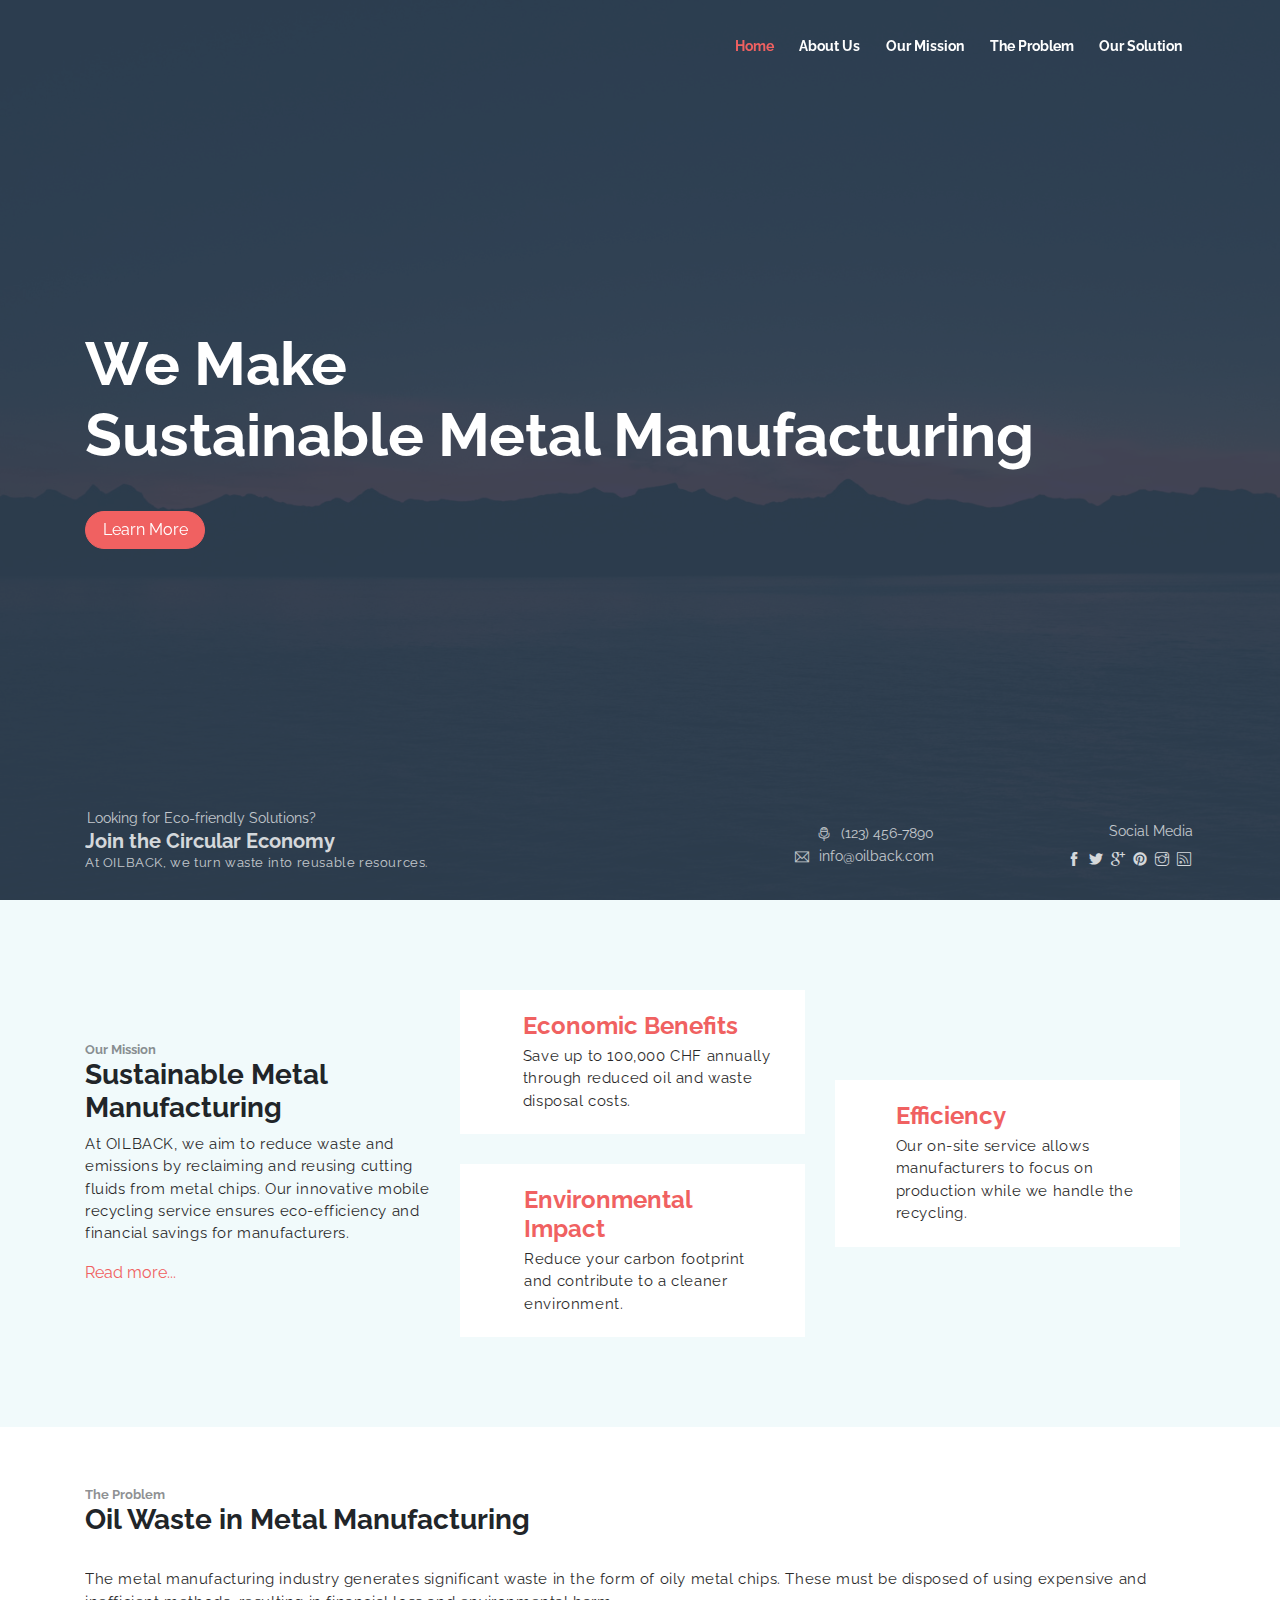
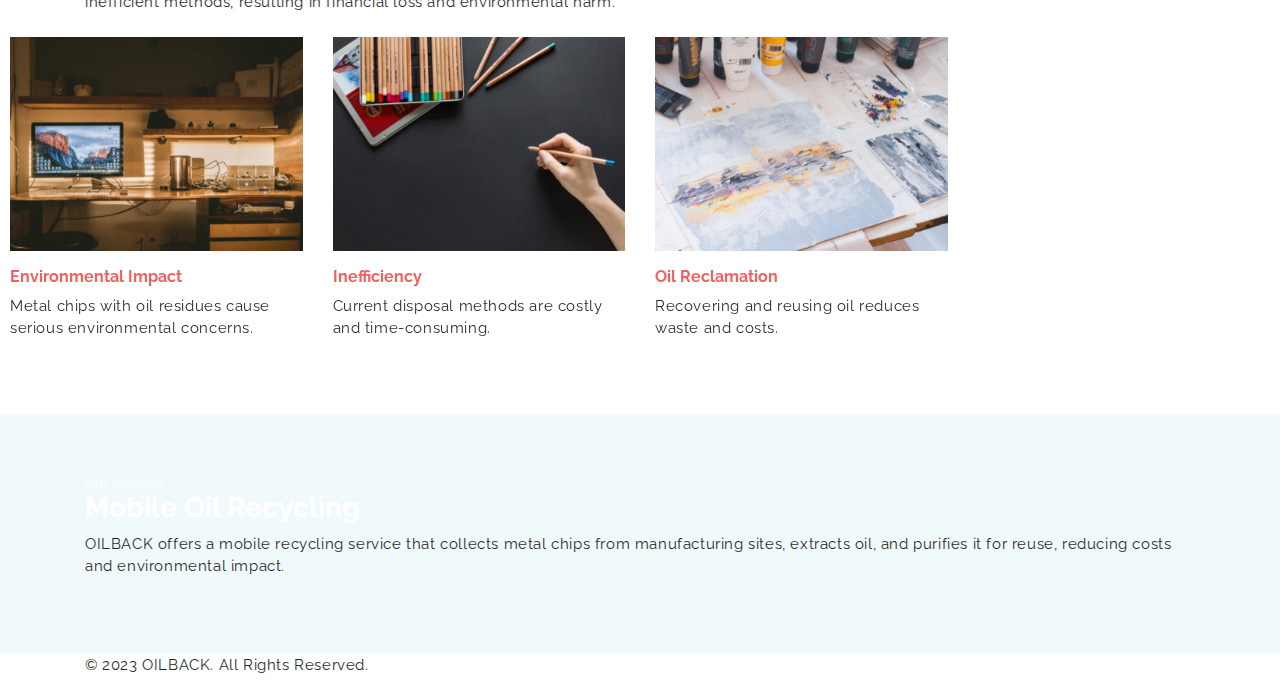
==== commit a573541f: "changes 5" ====
--- a/docs/index.html
+++ b/docs/index.html
@@ -9,7 +9,7 @@
 
     <!-- font icons -->
     <link rel="stylesheet" href="assets/vendors/themify-icons/css/themify-icons.css">
-    
+
     <!-- owl carousel -->
     <link rel="stylesheet" href="assets/vendors/owl-carousel/css/owl.carousel.css">
     <link rel="stylesheet" href="assets/vendors/owl-carousel/css/owl.theme.default.css">
@@ -43,9 +43,6 @@
                     </li>
                     <li class="nav-item">
                         <a class="nav-link" href="#blog">Our Solution</a>
-                    </li>
-                    <li class="nav-item ml-0 ml-lg-4">
-                        <a class="nav-link btn btn-primary" href="components.html">Benefits</a>
                     </li>
                 </ul>
             </div>
@@ -120,7 +117,7 @@
                 <div class="col-sm-6 col-md-4 ml-auto">
                     <div class="widget">
                         <div class="icon-wrapper">
-                            <i class="fas fa-dollar-sign"></i>
+                            <i class="fas fa-dollar-sign fa-3x"></i> <!-- Large Icon -->
                         </div>
                         <div class="infos-wrapper">
                             <h4 class="text-primary">Economic Benefits</h4>
@@ -129,7 +126,7 @@
                     </div>
                     <div class="widget">
                         <div class="icon-wrapper">
-                            <i class="fas fa-globe"></i>
+                            <i class="fas fa-globe fa-3x"></i> <!-- Large Icon -->
                         </div>
                         <div class="infos-wrapper">
                             <h4 class="text-primary">Environmental Impact</h4>
@@ -140,7 +137,7 @@
                 <div class="col-sm-6 col-md-4">
                     <div class="widget">
                         <div class="icon-wrapper">
-                            <i class="fas fa-tools"></i>
+                            <i class="fas fa-tools fa-3x"></i> <!-- Large Icon -->
                         </div>
                         <div class="infos-wrapper">
                             <h4 class="text-primary">Efficiency</h4>
@@ -178,117 +175,37 @@
         </div>
     </section>
 
-    <section class="section" id="testmonial">
+    <section class="section" id="testmonial" style="background-image: url('Pictures/Solution'); background-size: cover; background-position: center; background-repeat: no-repeat; color: white;">
         <div class="container">
             <h6 class="xs-font mb-0">Our Solution</h6>
             <h3 class="section-title">Mobile Oil Recycling</h3>
-            <p>We offer a mobile recycling service that separates oil from metal chips at the manufacturer's site. This allows for oil reuse and metal recycling, creating a faster, more efficient, and sustainable process.</p>
+            <p>OILBACK offers a mobile recycling service that collects metal chips from manufacturing sites, extracts oil, and purifies it for reuse, reducing costs and environmental impact.</p>
         </div>
     </section>
 
-    <section class="section bg-overlay">
-        <div class="container">
-            <div class="infos mb-4 mb-md-2">
-                <div class="title">
-                    <h6 class="subtitle font-weight-normal">Join OILBACK</h6>
-                    <h5>Be Part of the Solution</h5>
-                    <p class="font-small">Help us revolutionize the metal industry and reduce waste for a sustainable future.</p>
-                </div>
-                <div class="socials">
-                    <div class="row justify-content-between">
-                        <div class="col">
-                            <a class="d-block subtitle"><i class="ti-microphone"></i> (123) 456-7890</a>
-                            <a class="d-block subtitle"><i class="ti-email"></i> info@oilback.com</a>
-                        </div>
-                        <div class="col">
-                            <h6 class="subtitle font-weight-normal mb-1">Social Media</h6>
-                            <div class="social-links">
-                                <a href="javascript:void(0)" class="link pr-1"><i class="ti-facebook"></i></a>
-                                <a href="javascript:void(0)" class="link pr-1"><i class="ti-twitter-alt"></i></a>
-                                <a href="javascript:void(0)" class="link pr-1"><i class="ti-google"></i></a>
-                                <a href="javascript:void(0)" class="link pr-1"><i class="ti-pinterest-alt"></i></a>
-                                <a href="javascript:void(0)" class="link pr-1"><i class="ti-instagram"></i></a>
-                                <a href="javascript:void(0)" class="link pr-1"><i class="ti-rss"></i></a>
-                            </div>
-                        </div>
-                    </div>
-                </div>
-            </div>
-        </div>
-    </section>
-
-    <section id="contact" class="section pb-0">
-        <div class="container">
-            <h6 class="xs-font mb-0">Contact Us</h6>
-            <h3 class="section-title mb-5">Get in Touch</h3>
-
-            <div class="row align-items-center justify-content-between">
-                <div class="col-md-8 col-lg-7">
-                    <form class="contact-form">
-                        <div class="form-row">
-                            <div class="col form-group">
-                                <input type="text" class="form-control" placeholder="Name">
-                            </div>
-                            <div class="col form-group">
-                                <input type="email" class="form-control" placeholder="Email">
-                            </div>
-                        </div>
-                        <div class="form-group">
-                            <textarea name="" id="" cols="30" rows="5" class="form-control" placeholder="Your Message"></textarea>
-                        </div>
-                        <div class="form-group">
-                            <input type="submit" class="btn btn-primary btn-block" value="Send Message">
-                        </div>
-                    </form>
-                </div>
-                <div class="col-md-4 d-none d-md-block order-1">
-                    <ul class="list">
-                        <li class="list-head">
-                            <h6>CONTACT INFO</h6>
-                        </li>
-                        <li class="list-body">
-                            <p class="py-2">Contact us and we'll get back to you within 24 hours.</p>
-                            <p class="py-2"><i class="ti-location-pin"></i> 12345 Fake ST NoWhere AB Country</p>
-                            <p class="py-2"><i class="ti-email"></i> info@oilback.com</p>
-                            <p class="py-2"><i class="ti-microphone"></i> (123) 456-7890</p>
-                        </li>
-                    </ul>
-                </div>
-            </div>
-
-            <footer class="footer mt-5 border-top">
-                <div class="row align-items-center justify-content-center">
-                    <div class="col-md-6 text-center text-md-left">
-                        <p class="mb-0">Copyright
-                        <script>document.write(new Date().getFullYear())</script> &copy; <a target="_blank" href="http://www.devcrud.com">Oilback</a></p>
-                    </div>
-                    <div class="col-md-6 text-center text-md-right">
-                        <div class="social-links">
-                            <a href="javascript:void(0)" class="link"><i class="ti-facebook"></i></a>
-                            <a href="javascript:void(0)" class="link"><i class="ti-twitter-alt"></i></a>
-                            <a href="javascript:void(0)" class="link"><i class="ti-google"></i></a>
-                            <a href="javascript:void(0)" class="link"><i class="ti-pinterest-alt"></i></a>
-                            <a href="javascript:void(0)" class="link"><i class="ti-instagram"></i></a>
-                            <a href="javascript:void(0)" class="link"><i class="ti-rss"></i></a>
-                        </div>
-                    </div>
-                </div>
-            </footer>
-        </div>
-    </section>
+    <!-- Footer -->
+    <footer class="page-footer">
+        <div class="container">
+            <div class="row">
+                <div class="col-sm-4">
+                    <p>&copy; 2023 OILBACK. All Rights Reserved.</p>
+                </div>
+            </div>
+        </div>
+    </footer>
 
     <!-- core  -->
     <script src="assets/vendors/jquery/jquery-3.4.1.js"></script>
     <script src="assets/vendors/bootstrap/bootstrap.bundle.js"></script>
 
-    <!-- bootstrap 3 affix -->
+    <!-- bootstrap affix -->
     <script src="assets/vendors/bootstrap/bootstrap.affix.js"></script>
 
     <!-- Owl carousel  -->
     <script src="assets/vendors/owl-carousel/js/owl.carousel.js"></script>
 
-    <!-- Ollie js -->
-    <script src="assets/js/Ollie.js"></script>
+    <!-- ollie js -->
+    <script src="assets/js/ollie.js"></script>
 
 </body>
 </html>
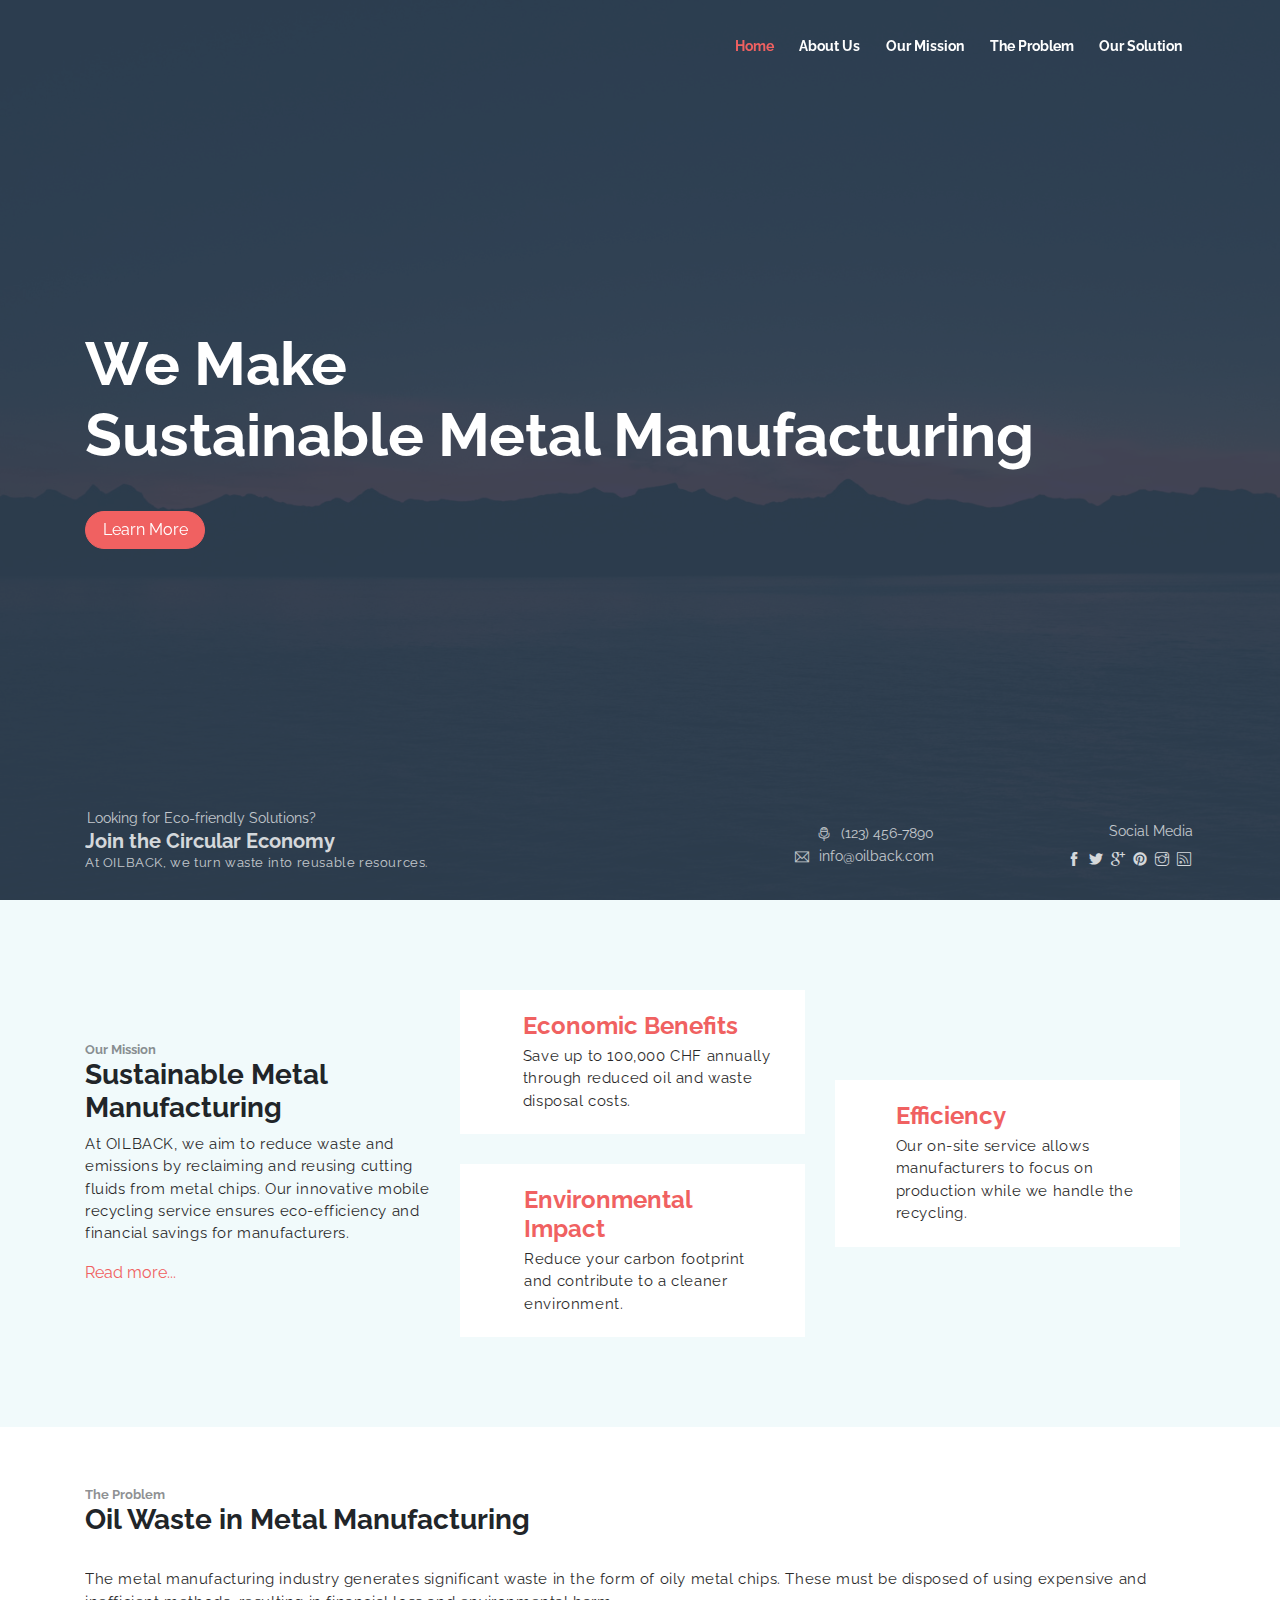
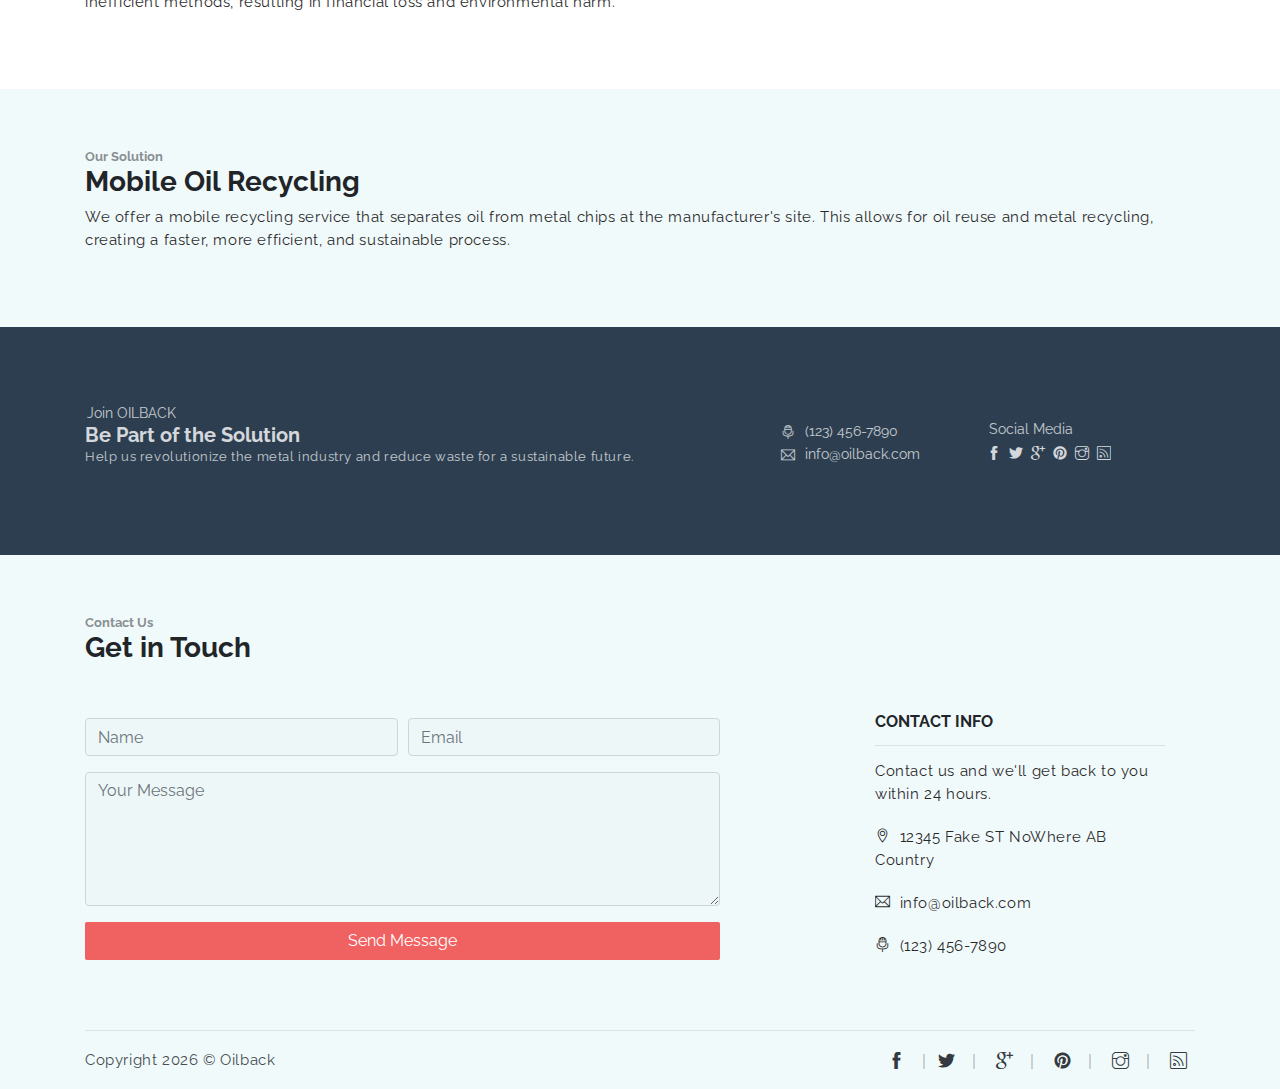
==== commit 77612aa5: "change6" ====
--- a/docs/index.html
+++ b/docs/index.html
@@ -9,7 +9,7 @@
 
     <!-- font icons -->
     <link rel="stylesheet" href="assets/vendors/themify-icons/css/themify-icons.css">
-
+    
     <!-- owl carousel -->
     <link rel="stylesheet" href="assets/vendors/owl-carousel/css/owl.carousel.css">
     <link rel="stylesheet" href="assets/vendors/owl-carousel/css/owl.theme.default.css">
@@ -175,37 +175,117 @@
         </div>
     </section>
 
-    <section class="section" id="testmonial" style="background-image: url('Pictures/Solution'); background-size: cover; background-position: center; background-repeat: no-repeat; color: white;">
+    <section class="section" id="testmonial">
         <div class="container">
             <h6 class="xs-font mb-0">Our Solution</h6>
             <h3 class="section-title">Mobile Oil Recycling</h3>
-            <p>OILBACK offers a mobile recycling service that collects metal chips from manufacturing sites, extracts oil, and purifies it for reuse, reducing costs and environmental impact.</p>
-        </div>
-    </section>
-
-    <!-- Footer -->
-    <footer class="page-footer">
-        <div class="container">
-            <div class="row">
-                <div class="col-sm-4">
-                    <p>&copy; 2023 OILBACK. All Rights Reserved.</p>
-                </div>
-            </div>
-        </div>
-    </footer>
+            <p>We offer a mobile recycling service that separates oil from metal chips at the manufacturer's site. This allows for oil reuse and metal recycling, creating a faster, more efficient, and sustainable process.</p>
+        </div>
+    </section>
+
+    <section class="section bg-overlay">
+        <div class="container">
+            <div class="infos mb-4 mb-md-2">
+                <div class="title">
+                    <h6 class="subtitle font-weight-normal">Join OILBACK</h6>
+                    <h5>Be Part of the Solution</h5>
+                    <p class="font-small">Help us revolutionize the metal industry and reduce waste for a sustainable future.</p>
+                </div>
+                <div class="socials">
+                    <div class="row justify-content-between">
+                        <div class="col">
+                            <a class="d-block subtitle"><i class="ti-microphone"></i> (123) 456-7890</a>
+                            <a class="d-block subtitle"><i class="ti-email"></i> info@oilback.com</a>
+                        </div>
+                        <div class="col">
+                            <h6 class="subtitle font-weight-normal mb-1">Social Media</h6>
+                            <div class="social-links">
+                                <a href="javascript:void(0)" class="link pr-1"><i class="ti-facebook"></i></a>
+                                <a href="javascript:void(0)" class="link pr-1"><i class="ti-twitter-alt"></i></a>
+                                <a href="javascript:void(0)" class="link pr-1"><i class="ti-google"></i></a>
+                                <a href="javascript:void(0)" class="link pr-1"><i class="ti-pinterest-alt"></i></a>
+                                <a href="javascript:void(0)" class="link pr-1"><i class="ti-instagram"></i></a>
+                                <a href="javascript:void(0)" class="link pr-1"><i class="ti-rss"></i></a>
+                            </div>
+                        </div>
+                    </div>
+                </div>
+            </div>
+        </div>
+    </section>
+
+    <section id="contact" class="section pb-0">
+        <div class="container">
+            <h6 class="xs-font mb-0">Contact Us</h6>
+            <h3 class="section-title mb-5">Get in Touch</h3>
+
+            <div class="row align-items-center justify-content-between">
+                <div class="col-md-8 col-lg-7">
+                    <form class="contact-form">
+                        <div class="form-row">
+                            <div class="col form-group">
+                                <input type="text" class="form-control" placeholder="Name">
+                            </div>
+                            <div class="col form-group">
+                                <input type="email" class="form-control" placeholder="Email">
+                            </div>
+                        </div>
+                        <div class="form-group">
+                            <textarea name="" id="" cols="30" rows="5" class="form-control" placeholder="Your Message"></textarea>
+                        </div>
+                        <div class="form-group">
+                            <input type="submit" class="btn btn-primary btn-block" value="Send Message">
+                        </div>
+                    </form>
+                </div>
+                <div class="col-md-4 d-none d-md-block order-1">
+                    <ul class="list">
+                        <li class="list-head">
+                            <h6>CONTACT INFO</h6>
+                        </li>
+                        <li class="list-body">
+                            <p class="py-2">Contact us and we'll get back to you within 24 hours.</p>
+                            <p class="py-2"><i class="ti-location-pin"></i> 12345 Fake ST NoWhere AB Country</p>
+                            <p class="py-2"><i class="ti-email"></i> info@oilback.com</p>
+                            <p class="py-2"><i class="ti-microphone"></i> (123) 456-7890</p>
+                        </li>
+                    </ul>
+                </div>
+            </div>
+
+            <footer class="footer mt-5 border-top">
+                <div class="row align-items-center justify-content-center">
+                    <div class="col-md-6 text-center text-md-left">
+                        <p class="mb-0">Copyright
+                        <script>document.write(new Date().getFullYear())</script> &copy; <a target="_blank" href="http://www.devcrud.com">Oilback</a></p>
+                    </div>
+                    <div class="col-md-6 text-center text-md-right">
+                        <div class="social-links">
+                            <a href="javascript:void(0)" class="link"><i class="ti-facebook"></i></a>
+                            <a href="javascript:void(0)" class="link"><i class="ti-twitter-alt"></i></a>
+                            <a href="javascript:void(0)" class="link"><i class="ti-google"></i></a>
+                            <a href="javascript:void(0)" class="link"><i class="ti-pinterest-alt"></i></a>
+                            <a href="javascript:void(0)" class="link"><i class="ti-instagram"></i></a>
+                            <a href="javascript:void(0)" class="link"><i class="ti-rss"></i></a>
+                        </div>
+                    </div>
+                </div>
+            </footer>
+        </div>
+    </section>
 
     <!-- core  -->
     <script src="assets/vendors/jquery/jquery-3.4.1.js"></script>
     <script src="assets/vendors/bootstrap/bootstrap.bundle.js"></script>
 
-    <!-- bootstrap affix -->
+    <!-- bootstrap 3 affix -->
     <script src="assets/vendors/bootstrap/bootstrap.affix.js"></script>
 
     <!-- Owl carousel  -->
     <script src="assets/vendors/owl-carousel/js/owl.carousel.js"></script>
 
-    <!-- ollie js -->
-    <script src="assets/js/ollie.js"></script>
+    <!-- Ollie js -->
+    <script src="assets/js/Ollie.js"></script>
 
 </body>
 </html>
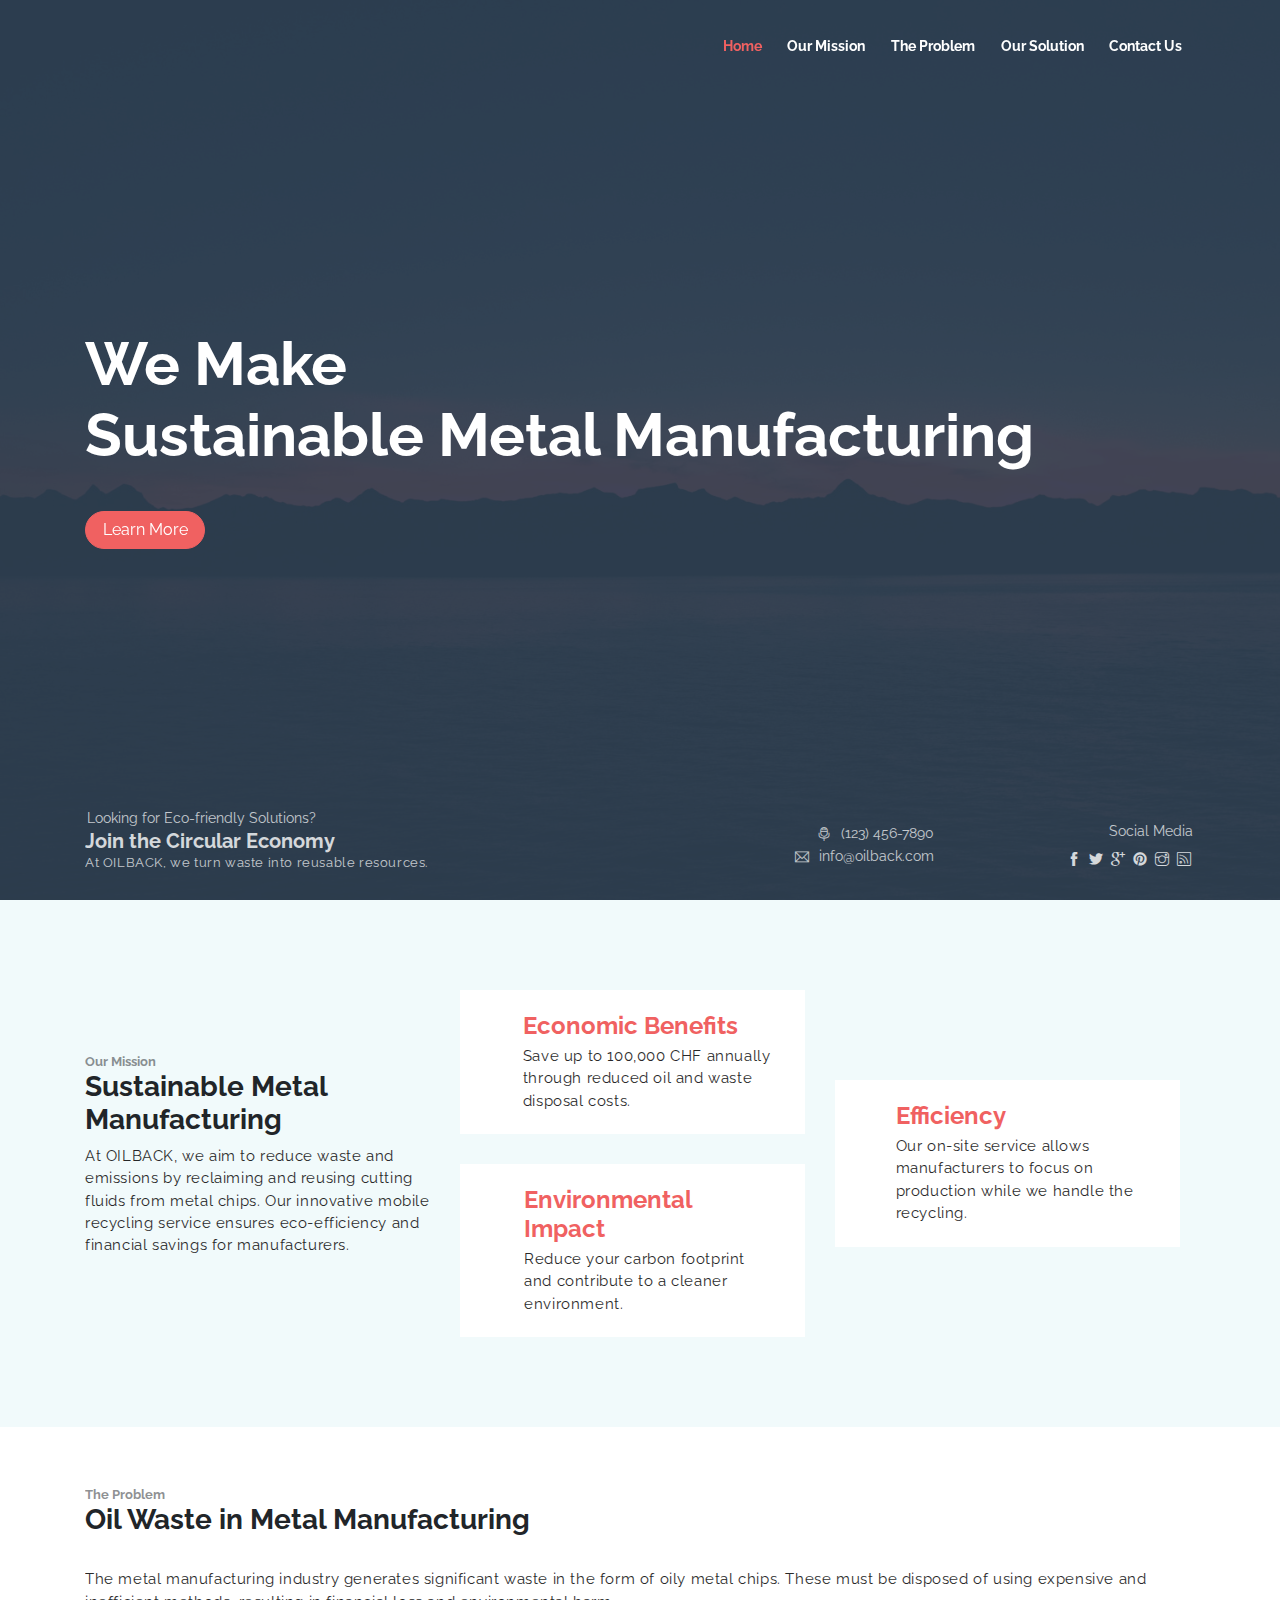
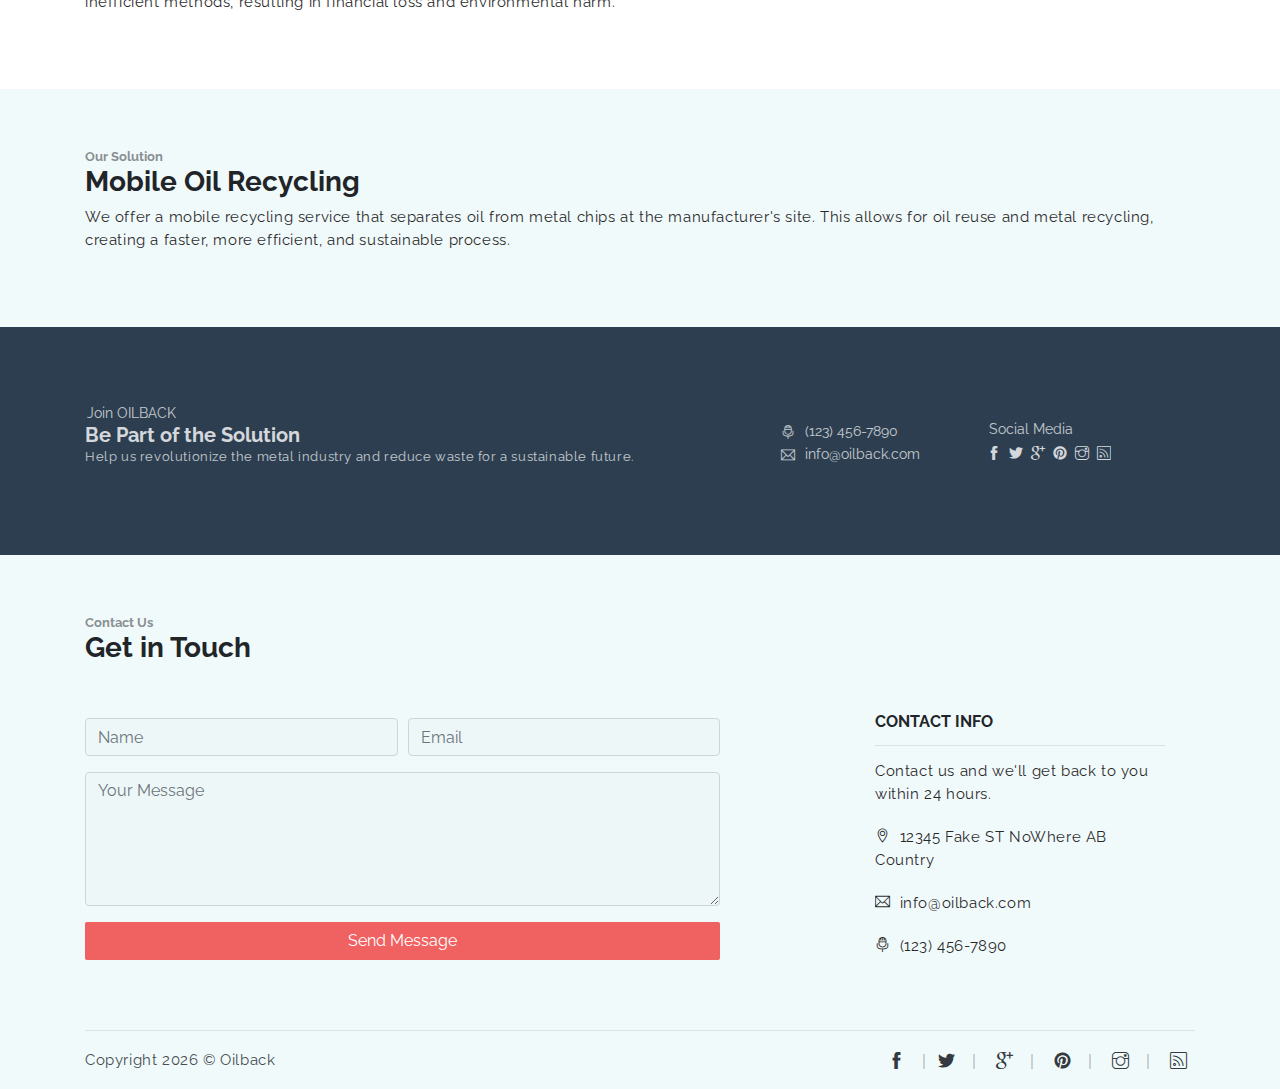
==== commit bf2bf248: "change7" ====
--- a/docs/index.html
+++ b/docs/index.html
@@ -33,16 +33,16 @@
                         <a class="nav-link" href="#home">Home</a>
                     </li>
                     <li class="nav-item">
-                        <a class="nav-link" href="#about">About Us</a>
-                    </li>
-                    <li class="nav-item">
-                        <a class="nav-link" href="#portfolio">Our Mission</a>
-                    </li>
-                    <li class="nav-item">
-                        <a class="nav-link" href="#testmonial">The Problem</a>
-                    </li>
-                    <li class="nav-item">
-                        <a class="nav-link" href="#blog">Our Solution</a>
+                        <a class="nav-link" href="#about">Our Mission</a>
+                    </li>
+                    <li class="nav-item">
+                        <a class="nav-link" href="#portfolio">The Problem</a>
+                    </li>
+                    <li class="nav-item">
+                        <a class="nav-link" href="#testmonial">Our Solution</a>
+                    </li>
+                    <li class="nav-item">
+                        <a class="nav-link" href="#contact">Contact Us</a>
                     </li>
                 </ul>
             </div>
@@ -112,7 +112,6 @@
                     <h6 class="xs-font mb-0">Our Mission</h6>
                     <h3 class="section-title">Sustainable Metal Manufacturing</h3>
                     <p>At OILBACK, we aim to reduce waste and emissions by reclaiming and reusing cutting fluids from metal chips. Our innovative mobile recycling service ensures eco-efficiency and financial savings for manufacturers.</p>
-                    <a href="javascript:void(0)">Read more...</a>
                 </div>
                 <div class="col-sm-6 col-md-4 ml-auto">
                     <div class="widget">
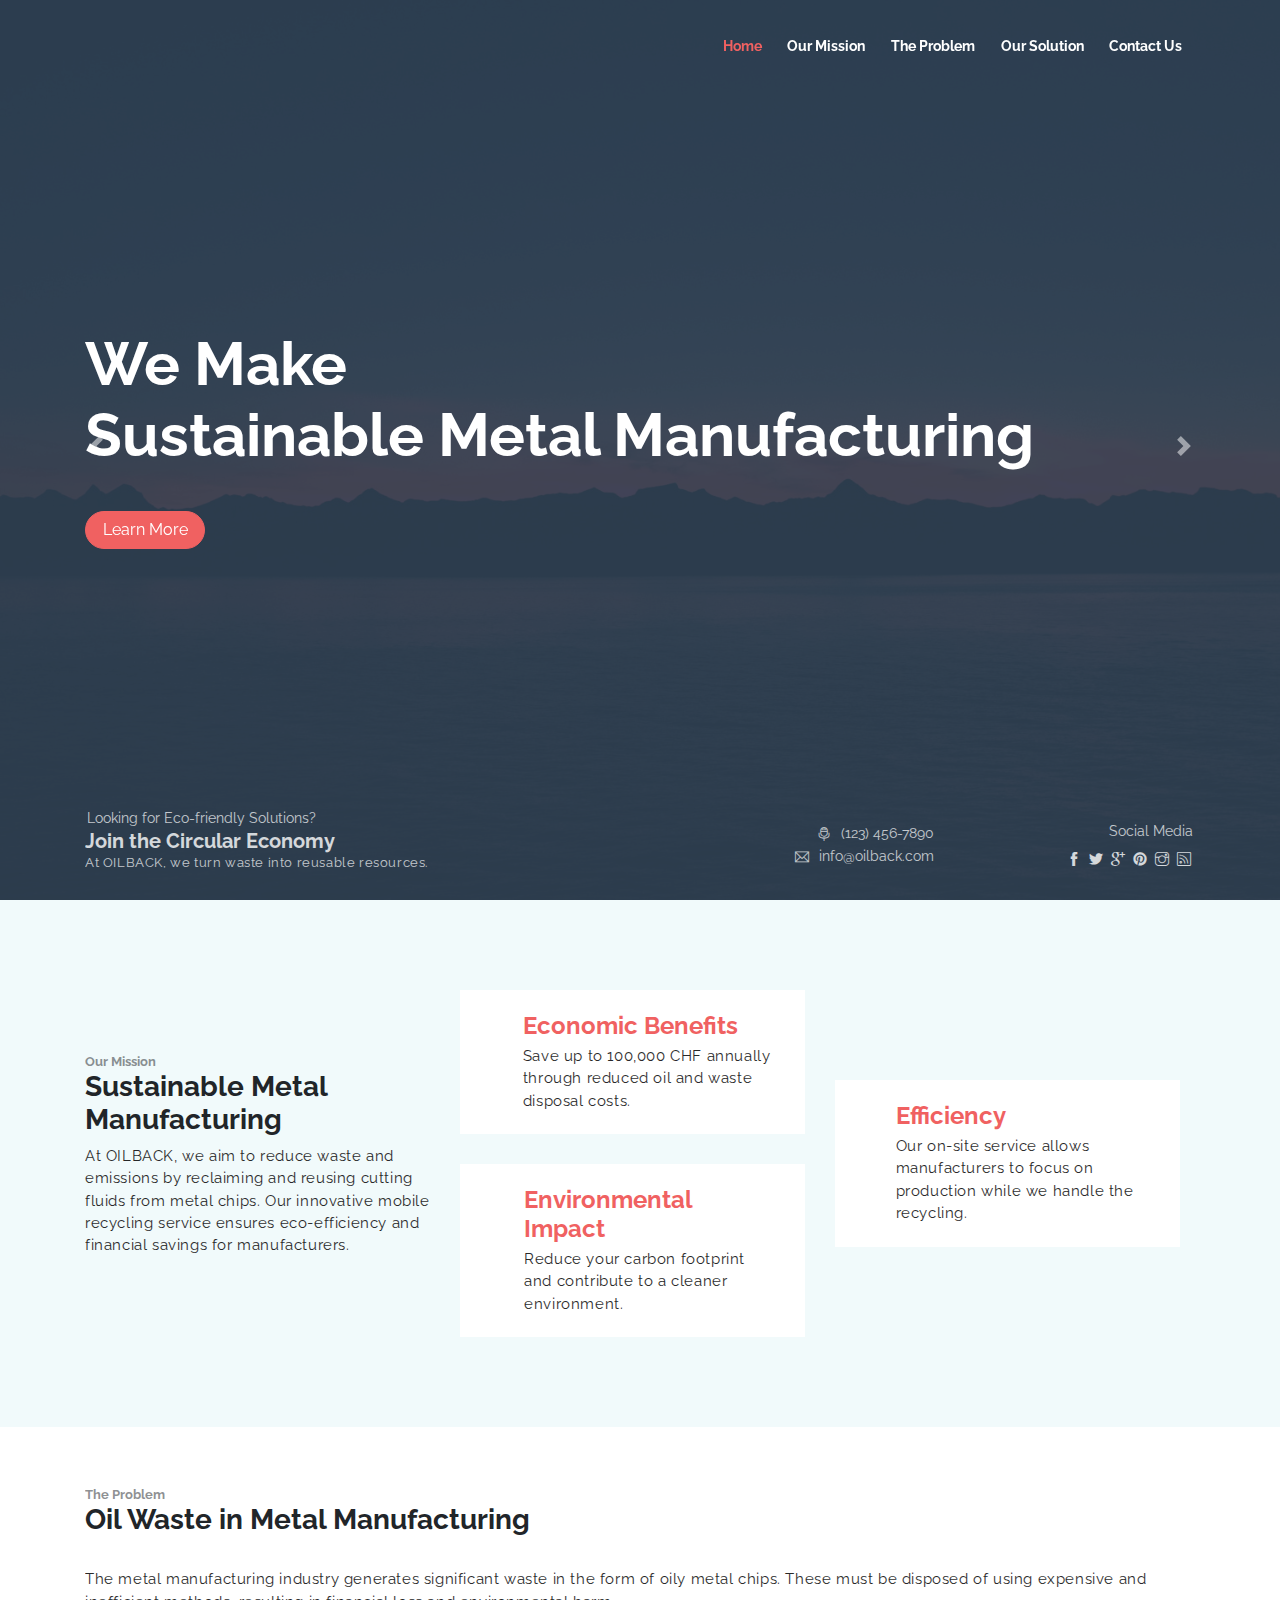
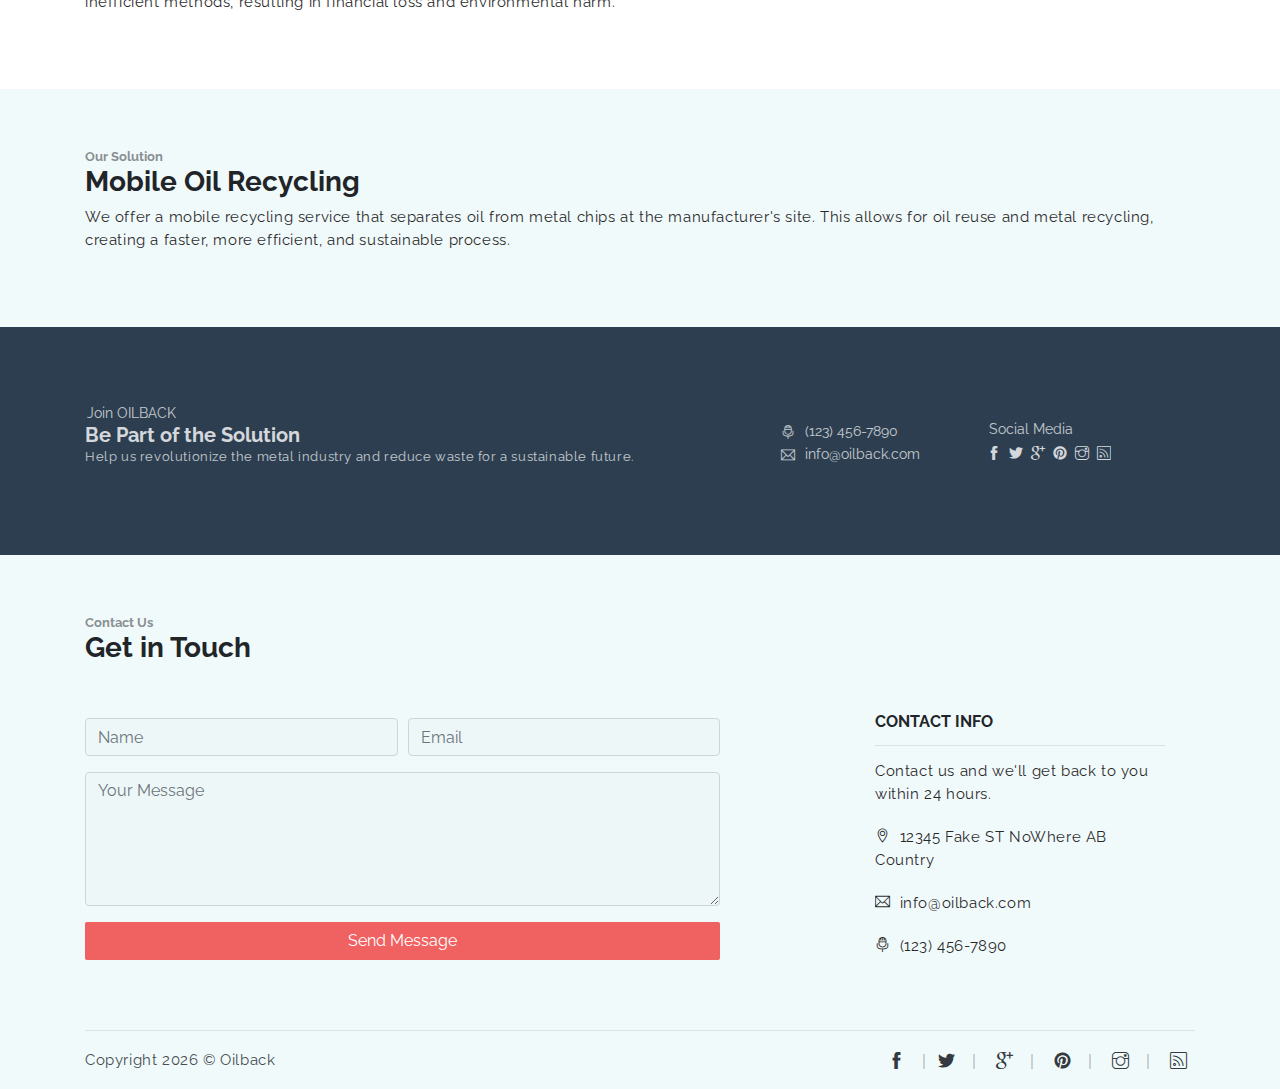
==== commit 26845cd7: "change9" ====
--- a/docs/index.html
+++ b/docs/index.html
@@ -74,8 +74,19 @@
                         </div>
                     </div>
                 </div>
-            </div>
-        </div>
+
+                <!-- Pfeile zum Steuern des Carousels -->
+                <a class="carousel-control-prev" href="#header-carousel" role="button" data-slide="prev">
+                    <span class="carousel-control-prev-icon" aria-hidden="true"></span>
+                    <span class="sr-only">Previous</span>
+                </a>
+                <a class="carousel-control-next" href="#header-carousel" role="button" data-slide="next">
+                    <span class="carousel-control-next-icon" aria-hidden="true"></span>
+                    <span class="sr-only">Next</span>
+                </a>
+            </div>
+        </div>
+
 
         <div class="infos container mb-4 mb-md-2">
             <div class="title">
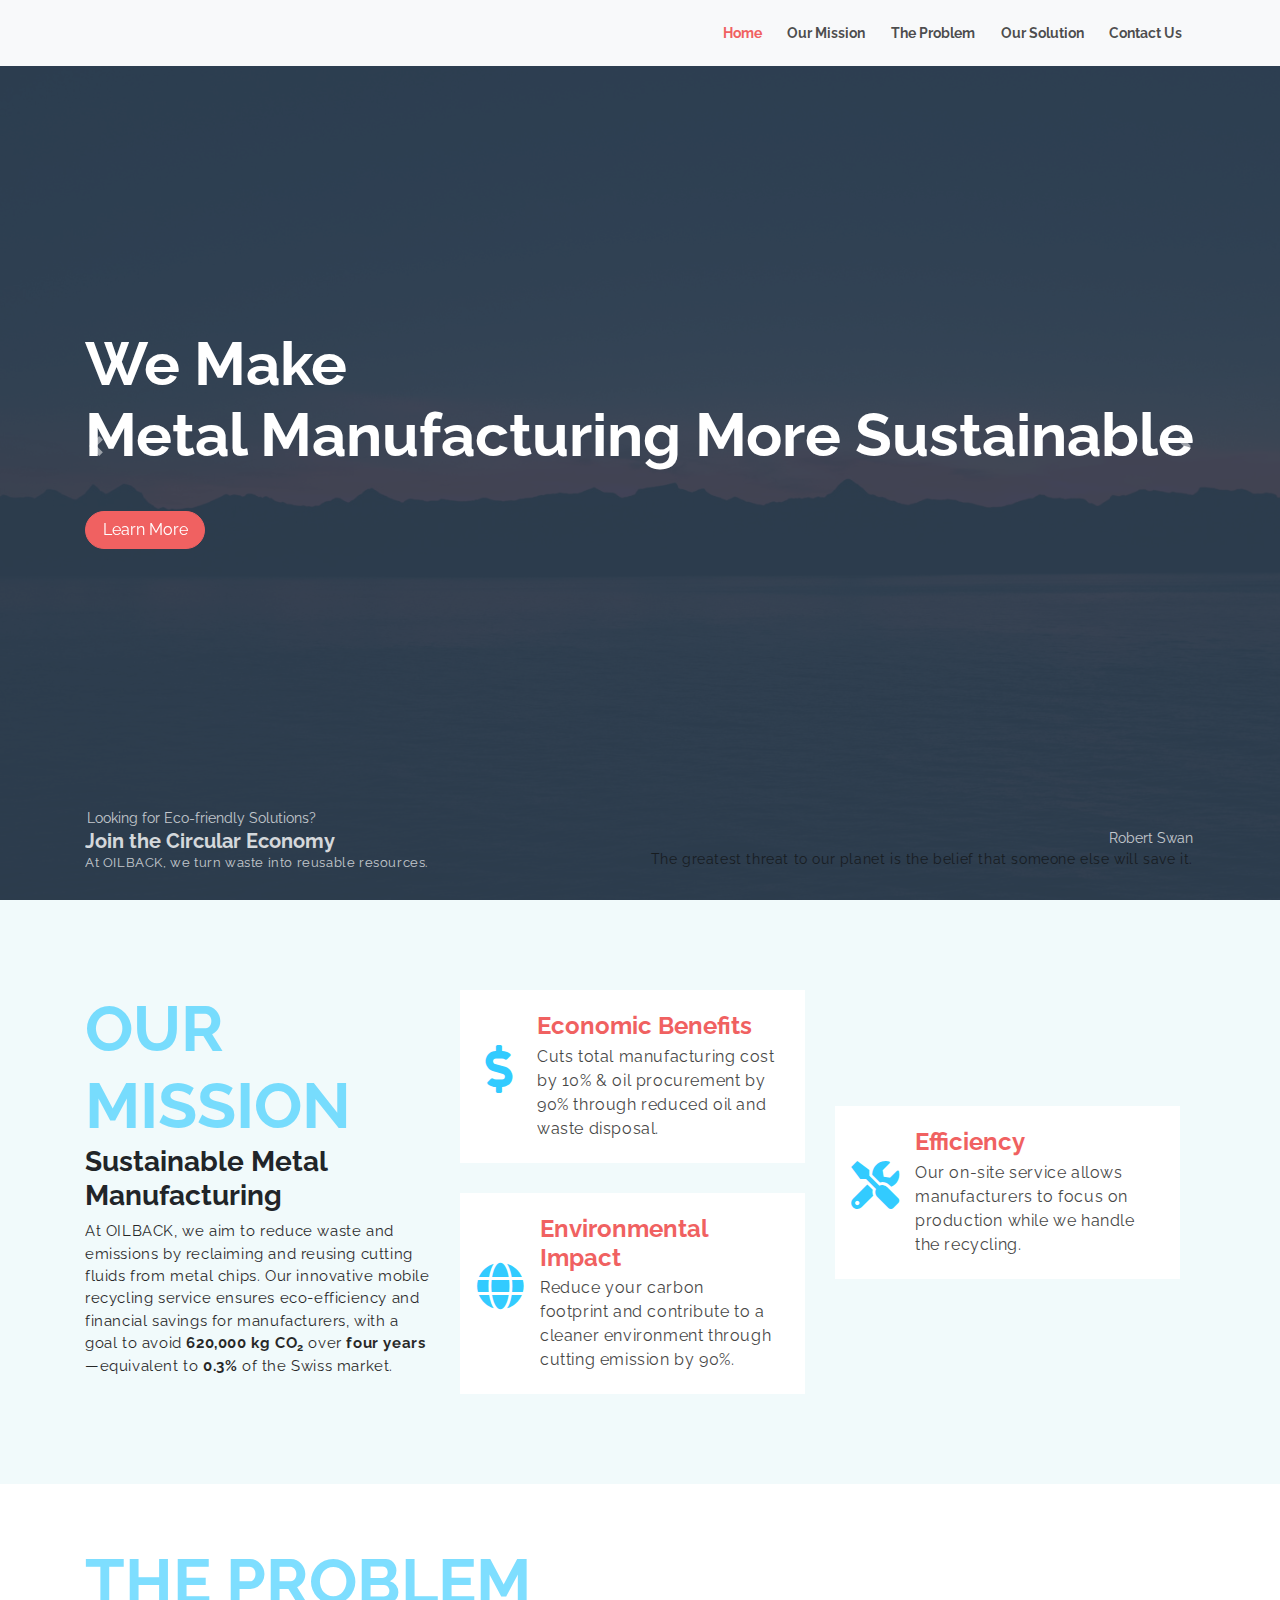
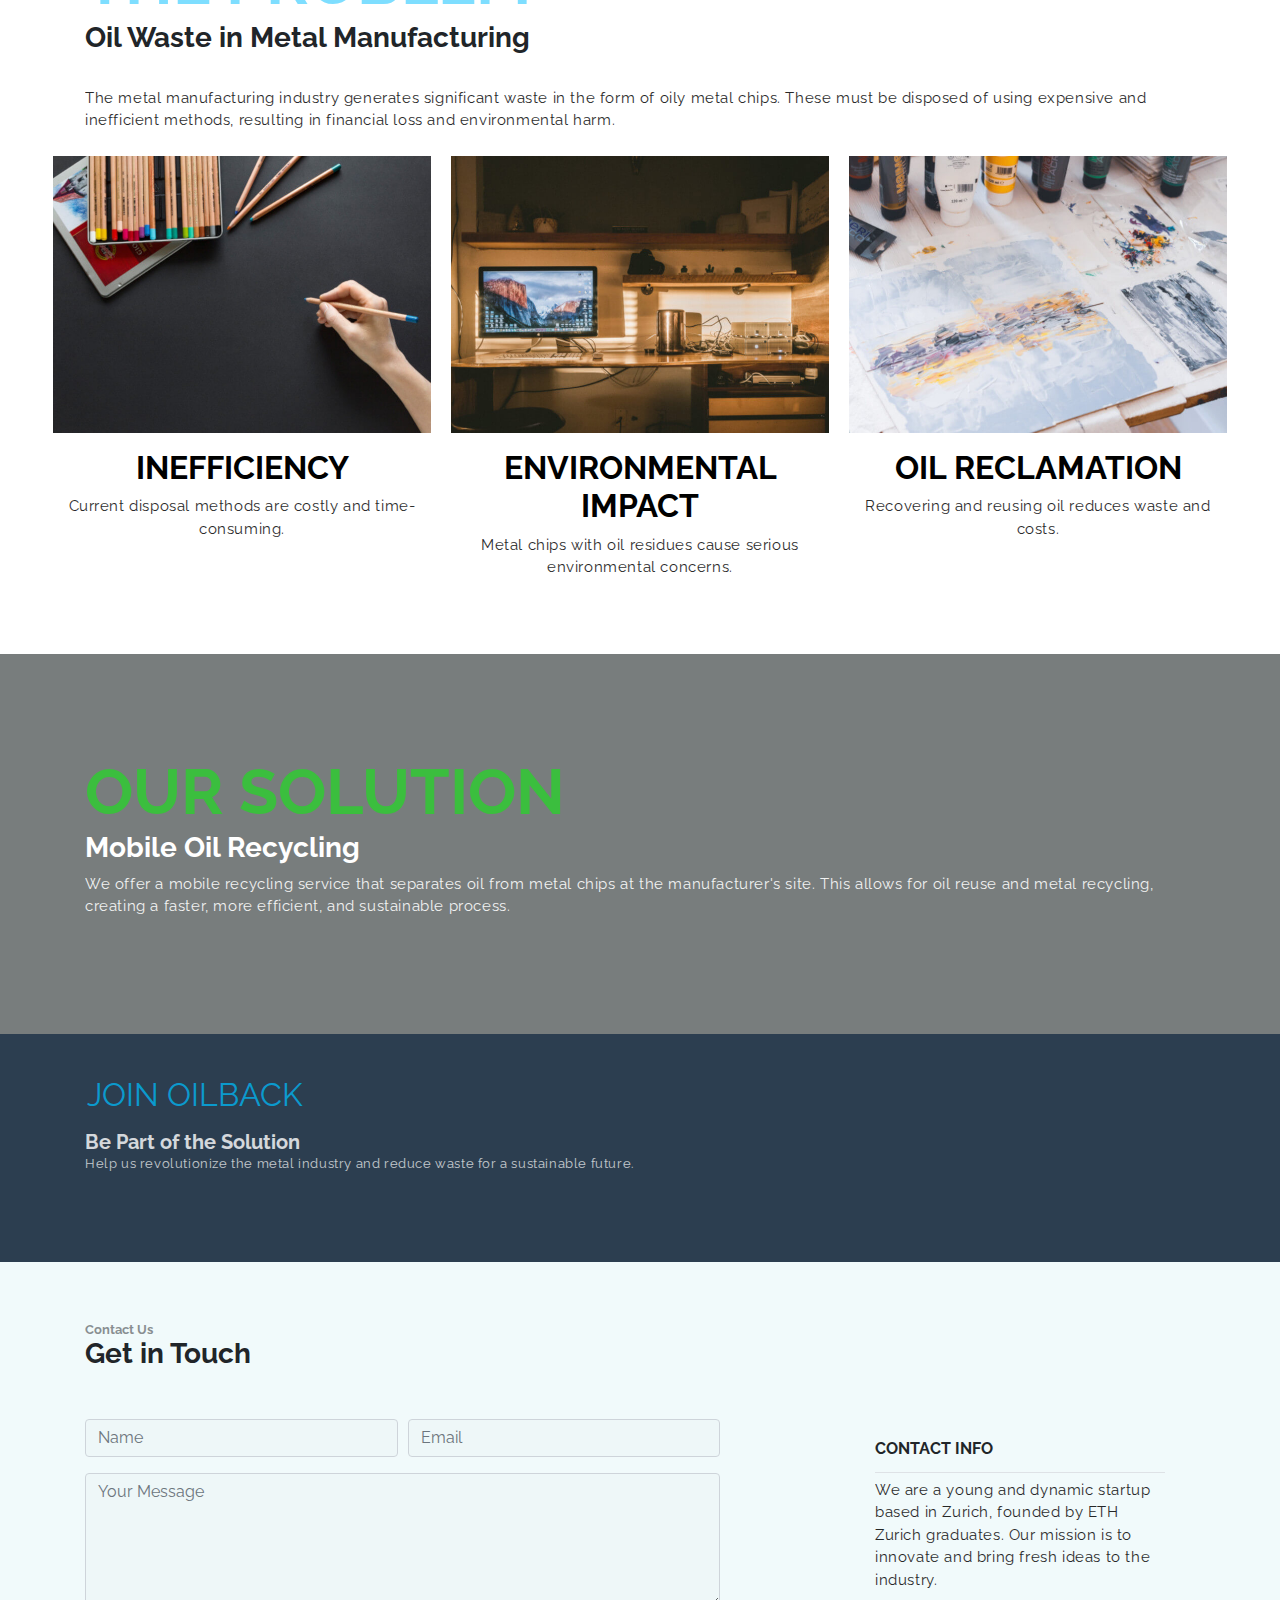
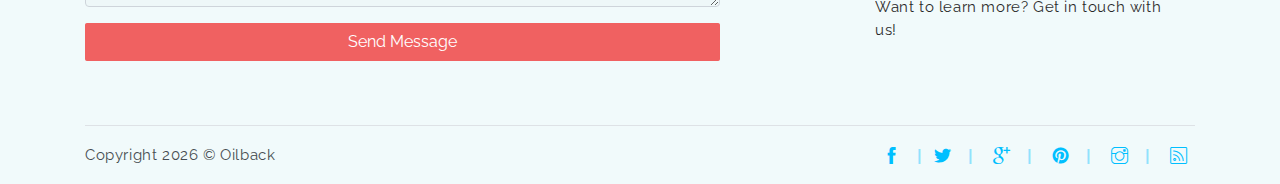
==== commit db1799bd: "Last changes" ====
--- a/docs/index.html
+++ b/docs/index.html
@@ -9,7 +9,7 @@
 
     <!-- font icons -->
     <link rel="stylesheet" href="assets/vendors/themify-icons/css/themify-icons.css">
-    
+
     <!-- owl carousel -->
     <link rel="stylesheet" href="assets/vendors/owl-carousel/css/owl.carousel.css">
     <link rel="stylesheet" href="assets/vendors/owl-carousel/css/owl.theme.default.css">
@@ -17,16 +17,224 @@
     <!-- Bootstrap + main styles -->
     <link rel="stylesheet" href="assets/css/ollie.css">
 
+    <!-- Font Awesome Icons -->
+    <link href="https://cdnjs.cloudflare.com/ajax/libs/font-awesome/5.15.4/css/all.min.css" rel="stylesheet">
+
+    <!-- Custom styles for Our Solution section -->
+    <style>
+        
+        img {
+    max-width: 100%;
+    height: auto;
+}
+
+        @media (max-width: 767px) {
+    .carousel-item {
+        min-height: 200px; /* Reduce the height for mobile */
+    }
+
+    .carousel-caption h1 {
+        font-size: 1.5rem; /* Smaller heading */
+    }
+
+    .carousel-caption button {
+        font-size: 1rem;
+        padding: 10px 15px;
+    }
+}
+        /* General Mobile Adjustments */
+@media (max-width: 767px) {
+    body {
+        font-size: 14px;
+    }
+
+    /* Adjust the navbar for mobile screens */
+    .navbar {
+        padding: 10px;
+    }
+
+    .navbar-nav {
+        display: block;
+        text-align: center;
+    }
+
+    /* Header text size */
+    .carousel-caption h1 {
+        font-size: 2rem;
+    }
+
+    /* Adjust carousel button */
+    .carousel-caption button {
+        font-size: 1rem;
+        padding: 10px 20px;
+    }
+
+    /* Adjustments for the "Our Mission" Section */
+    #about .section-title {
+        font-size: 1.75rem;
+    }
+
+    #about .widget {
+        margin-bottom: 20px;
+    }
+
+    /* Adjust "The Problem" section */
+    #portfolio h3 {
+        font-size: 1.5rem;
+    }
+
+    /* Adjust images and text in the portfolio section */
+    #owl-portfolio {
+        flex-direction: column;
+    }
+
+    #owl-portfolio .item {
+        flex-basis: 100%;
+        margin-bottom: 20px;
+    }
+
+    /* Ensure the "Our Solution" section text fits on smaller screens */
+    #testmonial h3 {
+        font-size: 1.75rem;
+    }
+
+    /* Contact Us form adjustments */
+    .contact-form input, .contact-form textarea {
+        font-size: 14px;
+    }
+}
+
+/* For slightly larger screens, like tablets */
+@media (min-width: 768px) and (max-width: 991px) {
+    /* Adjust font sizes */
+    .carousel-caption h1 {
+        font-size: 2.5rem;
+    }
+
+    /* Ensure the icons in the "Our Mission" section scale properly */
+    .icon-wrapper i {
+        font-size: 2.5rem;
+    }
+
+    /* Adjust the "Our Solution" section title */
+    #testmonial h3 {
+        font-size: 2.25rem;
+    }
+
+    /* Contact Us form adjustments */
+    .contact-form input, .contact-form textarea {
+        font-size: 16px;
+    }
+}
+
+        /* Verbesserte Darstellung der Icons */
+.icon-wrapper {
+    display: flex;
+    align-items: center;
+    justify-content: center;
+    margin-bottom: 15px;
+}
+
+.icon-wrapper i {
+    font-size: 3rem;
+    color: #00bfff;
+}
+
+.infos-wrapper h4 {
+    font-size: 1.5rem;
+    font-weight: bold;
+    margin-bottom: 10px;
+}
+
+.infos-wrapper p {
+    font-size: 1rem;
+    color: #333;
+}
+
+        /* Specific styling for "Our Solution" */
+        #testmonial h6, #portfolio h6, #join h6, #about h6 {
+            font-size: 4rem;
+            font-weight: bold;
+            text-transform: uppercase;
+            color: #00bfff; /* Hellblau für "Looking for Eco-friendly Solutions?" */
+            margin-bottom: 1rem;
+        }
+
+        #testmonial h6 {
+            font-size: 4rem;
+            font-weight: bold;
+            text-transform: uppercase;
+            color: #00ff00; /* Bright and saturated green */
+            margin-bottom: 1rem;
+        }
+
+        /* Anpassung für den Text in der "Our Solution"-Sektion */
+        #testmonial p {
+            color: white; /* Text in der Sektion wird weiß geschrieben */
+        }
+
+        #owl-portfolio {
+            display: flex;
+            justify-content: center; /* Zentriert die Bilder horizontal */
+            gap: 20px; /* Fügt optional einen Abstand zwischen den Bildern hinzu */
+        }
+
+            #owl-portfolio .item {
+                text-align: center; /* Zentriert den Text unter den Bildern */
+                flex-basis: 30%; /* Sorgt für gleichmäßige Größe der Bilder */
+            }
+
+        /* Style für das kleinere "JOIN OILBACK" und "SOCIAL MEDIA" */
+        #join h6, .social-links a {
+            font-size: 2rem; /* Kleinere Schriftgröße */
+            font-weight: bold;
+            text-transform: uppercase;
+            color: #00bfff; /* Hellblau */
+        }
+
+        /* Kleinere Schriftgröße für "Inefficiency", "Environmental Impact", "Oil Reclamation" in Schwarz */
+        #owl-portfolio h6 {
+            font-size: 2rem; /* Kleinere Schriftgröße */
+            color: #000000; /* Schwarze Schriftfarbe */
+        }
+
+        #testmonial {
+            position: relative; /* Positioniert das Element relativ, um das Pseudo-Element korrekt zu platzieren */
+            background-image: url('Pictures/recycling.jpg');
+            background-size: cover;
+            background-position: center center;
+            background-attachment: scroll;
+            background-repeat: no-repeat;
+            color: white;
+            padding: 100px 0;
+        }
+
+            #testmonial::before {
+                content: ''; /* Erzeugt ein leeres Pseudo-Element */
+                position: absolute;
+                top: 0;
+                left: 0;
+                width: 100%;
+                height: 100%;
+                background-color: rgba(0, 0, 0, 0.5); /* Fügt eine halbtransparente schwarze Schicht hinzu */
+                z-index: 1; /* Setzt das Overlay hinter den Text, aber über das Hintergrundbild */
+            }
+
+            #testmonial * {
+                position: relative;
+                z-index: 2; /* Bringt den Text vor das Overlay */
+            }
+    </style>
+
 </head>
 <body data-spy="scroll" data-target=".navbar" data-offset="40" id="home">
-
-    <nav id="scrollspy" class="navbar navbar-light bg-light navbar-expand-lg fixed-top" data-spy="affix" data-offset-top="20">
+    <nav id="scrollspy" class="navbar navbar-light bg-light navbar-expand-lg fixed-top">
         <div class="container">
             <a class="navbar-brand" href="#"><img src="Pictures/Logo.jpg" alt="" class="brand-img"></a>
             <button class="navbar-toggler" type="button" data-toggle="collapse" data-target="#navbarSupportedContent" aria-controls="navbarSupportedContent" aria-expanded="false" aria-label="Toggle navigation">
                 <span class="navbar-toggler-icon"></span>
             </button>
-
+    
             <div class="collapse navbar-collapse" id="navbarSupportedContent">
                 <ul class="navbar-nav ml-auto">
                     <li class="nav-item">
@@ -47,8 +255,7 @@
                 </ul>
             </div>
         </div>
-    </nav>
-
+    </nav> 
     <header id="home" class="header">
         <div class="overlay"></div>
 
@@ -57,20 +264,20 @@
                 <div class="carousel-inner">
                     <div class="carousel-item active">
                         <div class="carousel-caption d-none d-md-block">
-                            <h1 class="carousel-title">We Make<br>Sustainable Metal Manufacturing</h1>
-                            <button class="btn btn-primary btn-rounded">Learn More</button>
+                            <h1 class="carousel-title">We Make<br>Metal Manufacturing More Sustainable</h1>
+                            <button class="btn btn-primary btn-rounded" onclick="location.href='#about'">Learn More</button>
                         </div>
                     </div>
                     <div class="carousel-item">
                         <div class="carousel-caption d-none d-md-block">
                             <h1 class="carousel-title">Circular Economy <br>in Metal Manufacturing</h1>
-                            <button class="btn btn-primary btn-rounded">Learn More</button>
+                            <button class="btn btn-primary btn-rounded" onclick="location.href='#about'">Learn More</button>
                         </div>
                     </div>
                     <div class="carousel-item">
                         <div class="carousel-caption d-none d-md-block">
                             <h1 class="carousel-title">Revolutionize<br>Recycling and Efficiency</h1>
-                            <button class="btn btn-primary btn-rounded">Learn More</button>
+                            <button class="btn btn-primary btn-rounded" onclick="location.href='#about'">Learn More</button>
                         </div>
                     </div>
                 </div>
@@ -86,8 +293,6 @@
                 </a>
             </div>
         </div>
-
-
         <div class="infos container mb-4 mb-md-2">
             <div class="title">
                 <h6 class="subtitle font-weight-normal">Looking for Eco-friendly Solutions?</h6>
@@ -97,22 +302,11 @@
             <div class="socials text-right">
                 <div class="row justify-content-between">
                     <div class="col">
-                        <a class="d-block subtitle"><i class="ti-microphone pr-2"></i> (123) 456-7890</a>
-                        <a class="d-block subtitle"><i class="ti-email pr-2"></i> info@oilback.com</a>
-                    </div>
-                    <div class="col">
-                        <h6 class="subtitle font-weight-normal mb-2">Social Media</h6>
-                        <div class="social-links">
-                            <a href="javascript:void(0)" class="link pr-1"><i class="ti-facebook"></i></a>
-                            <a href="javascript:void(0)" class="link pr-1"><i class="ti-twitter-alt"></i></a>
-                            <a href="javascript:void(0)" class="link pr-1"><i class="ti-google"></i></a>
-                            <a href="javascript:void(0)" class="link pr-1"><i class="ti-pinterest-alt"></i></a>
-                            <a href="javascript:void(0)" class="link pr-1"><i class="ti-instagram"></i></a>
-                            <a href="javascript:void(0)" class="link pr-1"><i class="ti-rss"></i></a>
-                        </div>
-                    </div>
-                </div>
-            </div>
+                        <h6 class="subtitle font-weight-normal">Robert Swan</h6>
+                        <p class="d-block subtitle">The greatest threat to our planet is the belief that someone else will save it.</p>
+                    </div>
+                </div>
+            </div>            
         </div>
     </header>
 
@@ -122,32 +316,32 @@
                 <div class="col-md-4">
                     <h6 class="xs-font mb-0">Our Mission</h6>
                     <h3 class="section-title">Sustainable Metal Manufacturing</h3>
-                    <p>At OILBACK, we aim to reduce waste and emissions by reclaiming and reusing cutting fluids from metal chips. Our innovative mobile recycling service ensures eco-efficiency and financial savings for manufacturers.</p>
+                    <p>At OILBACK, we aim to reduce waste and emissions by reclaiming and reusing cutting fluids from metal chips. Our innovative mobile recycling service ensures eco-efficiency and financial savings for manufacturers, with a goal to avoid <b>620,000 kg CO<sub>2</sub></b> over <b>four years</b>—equivalent to <b>0.3%</b> of the Swiss market.</p>
                 </div>
                 <div class="col-sm-6 col-md-4 ml-auto">
                     <div class="widget">
                         <div class="icon-wrapper">
-                            <i class="fas fa-dollar-sign fa-3x"></i> <!-- Large Icon -->
+                            <i class="fas fa-dollar-sign fa-3x"></i> <!-- Großes Icon für Economic Benefits -->
                         </div>
                         <div class="infos-wrapper">
                             <h4 class="text-primary">Economic Benefits</h4>
-                            <p>Save up to 100,000 CHF annually through reduced oil and waste disposal costs.</p>
+                            <p>Cuts total manufacturing cost by 10% & oil procurement by 90% through reduced oil and waste disposal.</p>
                         </div>
                     </div>
                     <div class="widget">
                         <div class="icon-wrapper">
-                            <i class="fas fa-globe fa-3x"></i> <!-- Large Icon -->
+                            <i class="fas fa-globe fa-3x"></i> <!-- Großes Icon für Environmental Impact -->
                         </div>
                         <div class="infos-wrapper">
                             <h4 class="text-primary">Environmental Impact</h4>
-                            <p>Reduce your carbon footprint and contribute to a cleaner environment.</p>
+                            <p>Reduce your carbon footprint and contribute to a cleaner environment through cutting emission by 90%.</p>
                         </div>
                     </div>
                 </div>
                 <div class="col-sm-6 col-md-4">
                     <div class="widget">
                         <div class="icon-wrapper">
-                            <i class="fas fa-tools fa-3x"></i> <!-- Large Icon -->
+                            <i class="fas fa-tools fa-3x"></i> <!-- Großes Icon für Efficiency -->
                         </div>
                         <div class="infos-wrapper">
                             <h4 class="text-primary">Efficiency</h4>
@@ -166,18 +360,18 @@
             <p>The metal manufacturing industry generates significant waste in the form of oily metal chips. These must be disposed of using expensive and inefficient methods, resulting in financial loss and environmental harm.</p>
         </div>
 
-        <div id="owl-portfolio" class="owl-carousel owl-theme mt-4">
-            <a href="javascript:void(0)" class="item expertises-item">
+        <div id="owl-portfolio" class="owl-carousel owl-theme mt-4 d-flex justify-content-center">
+            <a href="javascript:void(0)" class="item expertises-item text-center">
+                <img src="assets/imgs/img-2.jpg" class="box-shadow">
+                <h6 class="mt-3 mb-2">Inefficiency</h6>
+                <p>Current disposal methods are costly and time-consuming.</p>
+            </a>
+            <a href="javascript:void(0)" class="item expertises-item text-center">
                 <img src="assets/imgs/img-1.jpg" class="box-shadow">
                 <h6 class="mt-3 mb-2">Environmental Impact</h6>
                 <p>Metal chips with oil residues cause serious environmental concerns.</p>
             </a>
-            <a href="javascript:void(0)" class="item expertises-item">
-                <img src="assets/imgs/img-2.jpg" class="box-shadow">
-                <h6 class="mt-3 mb-2">Inefficiency</h6>
-                <p>Current disposal methods are costly and time-consuming.</p>
-            </a>
-            <a href="javascript:void(0)" class="item expertises-item">
+            <a href="javascript:void(0)" class="item expertises-item text-center">
                 <img src="assets/imgs/img-3.jpg" class="box-shadow">
                 <h6 class="mt-3 mb-2">Oil Reclamation</h6>
                 <p>Recovering and reusing oil reduces waste and costs.</p>
@@ -193,32 +387,13 @@
         </div>
     </section>
 
-    <section class="section bg-overlay">
+    <section id="join" class="section bg-overlay">
         <div class="container">
             <div class="infos mb-4 mb-md-2">
                 <div class="title">
                     <h6 class="subtitle font-weight-normal">Join OILBACK</h6>
                     <h5>Be Part of the Solution</h5>
                     <p class="font-small">Help us revolutionize the metal industry and reduce waste for a sustainable future.</p>
-                </div>
-                <div class="socials">
-                    <div class="row justify-content-between">
-                        <div class="col">
-                            <a class="d-block subtitle"><i class="ti-microphone"></i> (123) 456-7890</a>
-                            <a class="d-block subtitle"><i class="ti-email"></i> info@oilback.com</a>
-                        </div>
-                        <div class="col">
-                            <h6 class="subtitle font-weight-normal mb-1">Social Media</h6>
-                            <div class="social-links">
-                                <a href="javascript:void(0)" class="link pr-1"><i class="ti-facebook"></i></a>
-                                <a href="javascript:void(0)" class="link pr-1"><i class="ti-twitter-alt"></i></a>
-                                <a href="javascript:void(0)" class="link pr-1"><i class="ti-google"></i></a>
-                                <a href="javascript:void(0)" class="link pr-1"><i class="ti-pinterest-alt"></i></a>
-                                <a href="javascript:void(0)" class="link pr-1"><i class="ti-instagram"></i></a>
-                                <a href="javascript:void(0)" class="link pr-1"><i class="ti-rss"></i></a>
-                            </div>
-                        </div>
-                    </div>
                 </div>
             </div>
         </div>
@@ -254,10 +429,8 @@
                             <h6>CONTACT INFO</h6>
                         </li>
                         <li class="list-body">
-                            <p class="py-2">Contact us and we'll get back to you within 24 hours.</p>
-                            <p class="py-2"><i class="ti-location-pin"></i> 12345 Fake ST NoWhere AB Country</p>
-                            <p class="py-2"><i class="ti-email"></i> info@oilback.com</p>
-                            <p class="py-2"><i class="ti-microphone"></i> (123) 456-7890</p>
+                            <p>We are a young and dynamic startup based in Zurich, founded by ETH Zurich graduates. Our mission is to innovate and bring fresh ideas to the industry.</p>
+                            <p>Want to learn more? Get in touch with us!</p>
                         </li>
                     </ul>
                 </div>
@@ -266,8 +439,10 @@
             <footer class="footer mt-5 border-top">
                 <div class="row align-items-center justify-content-center">
                     <div class="col-md-6 text-center text-md-left">
-                        <p class="mb-0">Copyright
-                        <script>document.write(new Date().getFullYear())</script> &copy; <a target="_blank" href="http://www.devcrud.com">Oilback</a></p>
+                        <p class="mb-0">
+                            Copyright
+                            <script>document.write(new Date().getFullYear())</script> &copy; <a target="_blank" href="http://www.devcrud.com">Oilback</a>
+                        </p>
                     </div>
                     <div class="col-md-6 text-center text-md-right">
                         <div class="social-links">
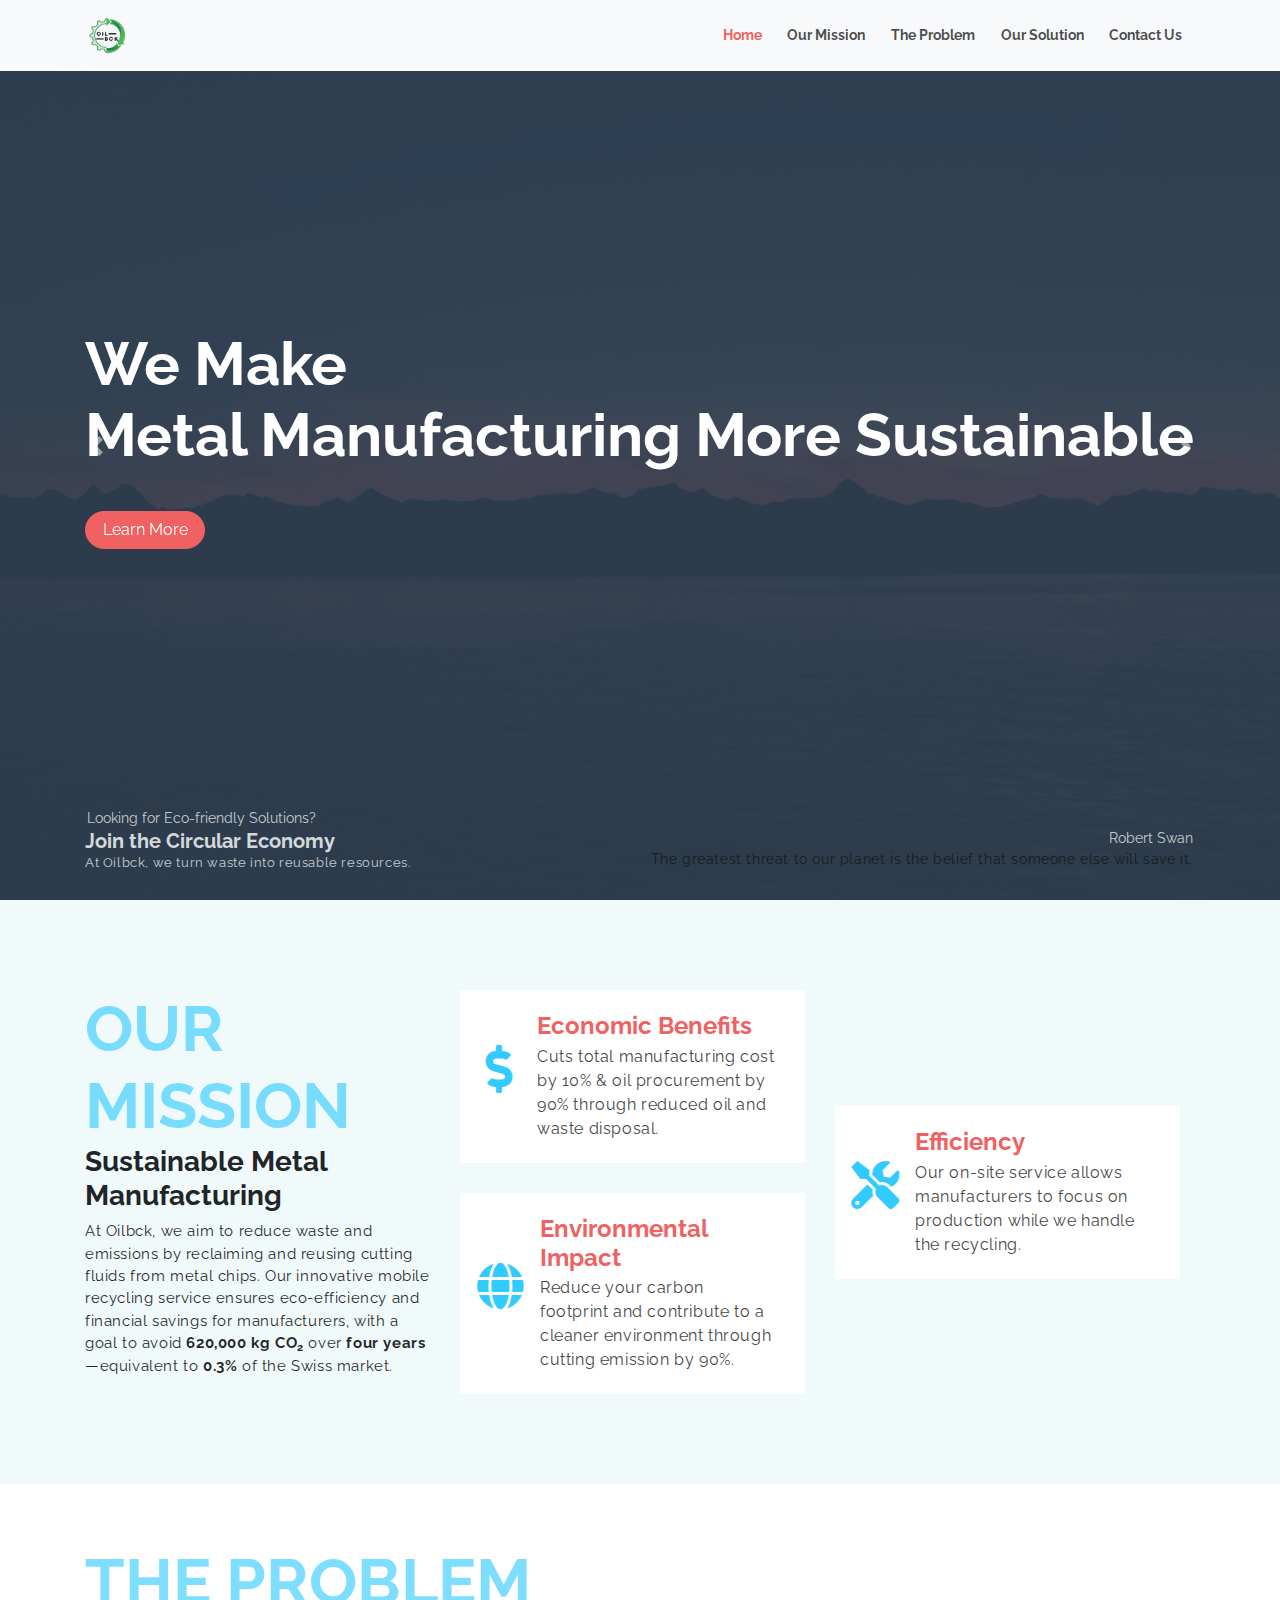
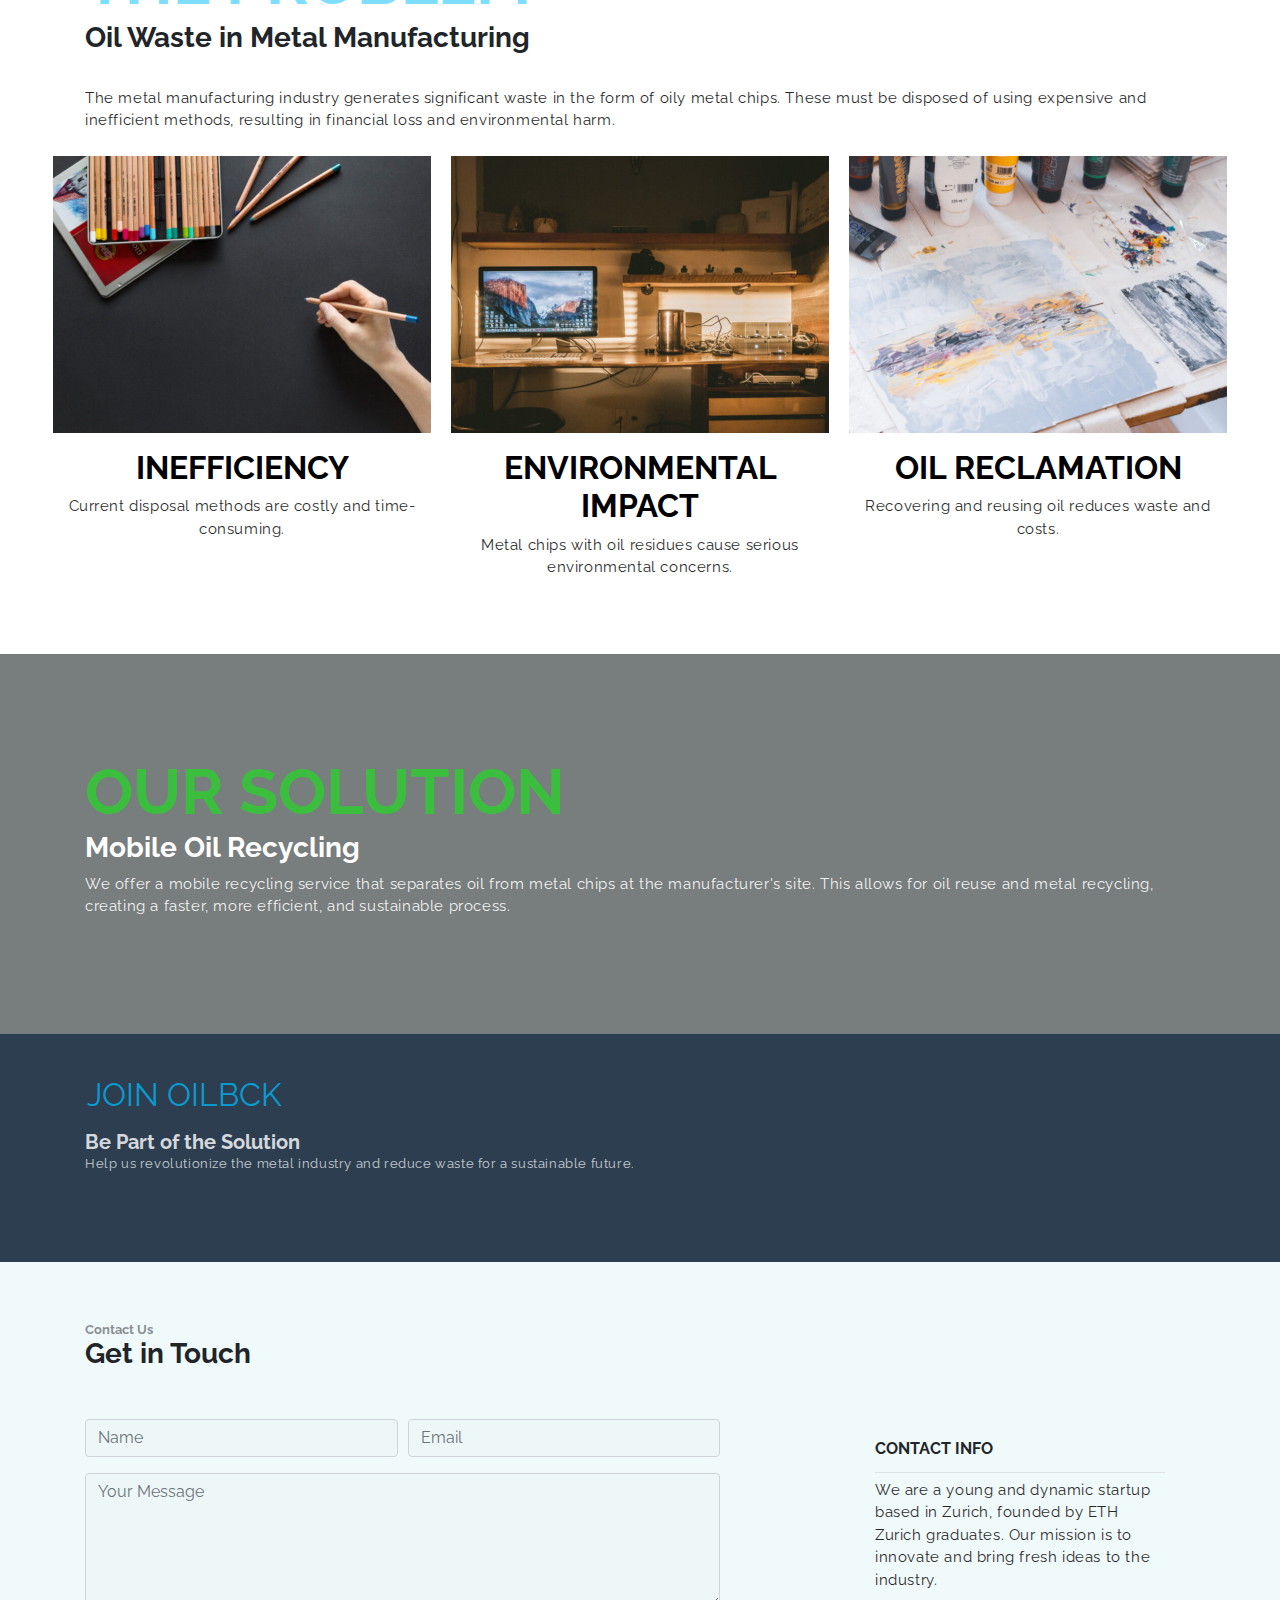
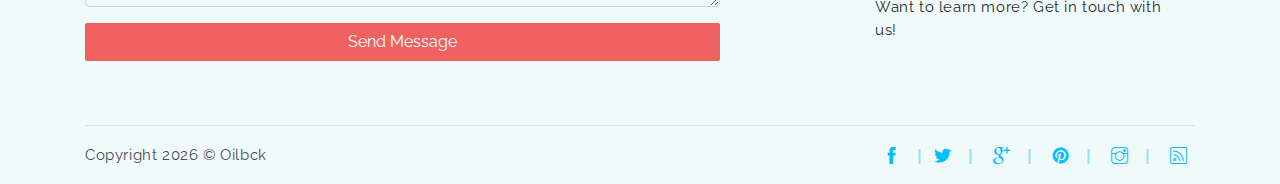
==== commit c5cdf1a9: "last changes" ====
--- a/docs/index.html
+++ b/docs/index.html
@@ -3,9 +3,9 @@
 <head>
     <meta charset="utf-8">
     <meta name="viewport" content="width=device-width, initial-scale=1, shrink-to-fit=no">
-    <meta name="description" content="OILBACK - Circular Economy in Metal Manufacturing">
-    <meta name="author" content="Oilback Team">
-    <title>OILBACK - Circular Economy in Metal Manufacturing</title>
+    <meta name="description" content="Oilbck - Circular Economy in Metal Manufacturing">
+    <meta name="author" content="Oilbck Team">
+    <title>Oilbck - Circular Economy in Metal Manufacturing</title>
 
     <!-- font icons -->
     <link rel="stylesheet" href="assets/vendors/themify-icons/css/themify-icons.css">
@@ -184,7 +184,7 @@
                 flex-basis: 30%; /* Sorgt für gleichmäßige Größe der Bilder */
             }
 
-        /* Style für das kleinere "JOIN OILBACK" und "SOCIAL MEDIA" */
+        /* Style für das kleinere "JOIN Oilbck" und "SOCIAL MEDIA" */
         #join h6, .social-links a {
             font-size: 2rem; /* Kleinere Schriftgröße */
             font-weight: bold;
@@ -230,7 +230,7 @@
 <body data-spy="scroll" data-target=".navbar" data-offset="40" id="home">
     <nav id="scrollspy" class="navbar navbar-light bg-light navbar-expand-lg fixed-top">
         <div class="container">
-            <a class="navbar-brand" href="#"><img src="Pictures/Logo.jpg" alt="" class="brand-img"></a>
+            <a class="navbar-brand" href="#"><img src="Pictures/Logo.svg" alt="" class="brand-img"></a>
             <button class="navbar-toggler" type="button" data-toggle="collapse" data-target="#navbarSupportedContent" aria-controls="navbarSupportedContent" aria-expanded="false" aria-label="Toggle navigation">
                 <span class="navbar-toggler-icon"></span>
             </button>
@@ -297,7 +297,7 @@
             <div class="title">
                 <h6 class="subtitle font-weight-normal">Looking for Eco-friendly Solutions?</h6>
                 <h5>Join the Circular Economy</h5>
-                <p class="font-small">At OILBACK, we turn waste into reusable resources.</p>
+                <p class="font-small">At Oilbck, we turn waste into reusable resources.</p>
             </div>
             <div class="socials text-right">
                 <div class="row justify-content-between">
@@ -316,7 +316,7 @@
                 <div class="col-md-4">
                     <h6 class="xs-font mb-0">Our Mission</h6>
                     <h3 class="section-title">Sustainable Metal Manufacturing</h3>
-                    <p>At OILBACK, we aim to reduce waste and emissions by reclaiming and reusing cutting fluids from metal chips. Our innovative mobile recycling service ensures eco-efficiency and financial savings for manufacturers, with a goal to avoid <b>620,000 kg CO<sub>2</sub></b> over <b>four years</b>—equivalent to <b>0.3%</b> of the Swiss market.</p>
+                    <p>At Oilbck, we aim to reduce waste and emissions by reclaiming and reusing cutting fluids from metal chips. Our innovative mobile recycling service ensures eco-efficiency and financial savings for manufacturers, with a goal to avoid <b>620,000 kg CO<sub>2</sub></b> over <b>four years</b>—equivalent to <b>0.3%</b> of the Swiss market.</p>
                 </div>
                 <div class="col-sm-6 col-md-4 ml-auto">
                     <div class="widget">
@@ -391,7 +391,7 @@
         <div class="container">
             <div class="infos mb-4 mb-md-2">
                 <div class="title">
-                    <h6 class="subtitle font-weight-normal">Join OILBACK</h6>
+                    <h6 class="subtitle font-weight-normal">Join Oilbck</h6>
                     <h5>Be Part of the Solution</h5>
                     <p class="font-small">Help us revolutionize the metal industry and reduce waste for a sustainable future.</p>
                 </div>
@@ -441,7 +441,7 @@
                     <div class="col-md-6 text-center text-md-left">
                         <p class="mb-0">
                             Copyright
-                            <script>document.write(new Date().getFullYear())</script> &copy; <a target="_blank" href="http://www.devcrud.com">Oilback</a>
+                            <script>document.write(new Date().getFullYear())</script> &copy; <a target="_blank" href="http://www.devcrud.com">Oilbck</a>
                         </p>
                     </div>
                     <div class="col-md-6 text-center text-md-right">
